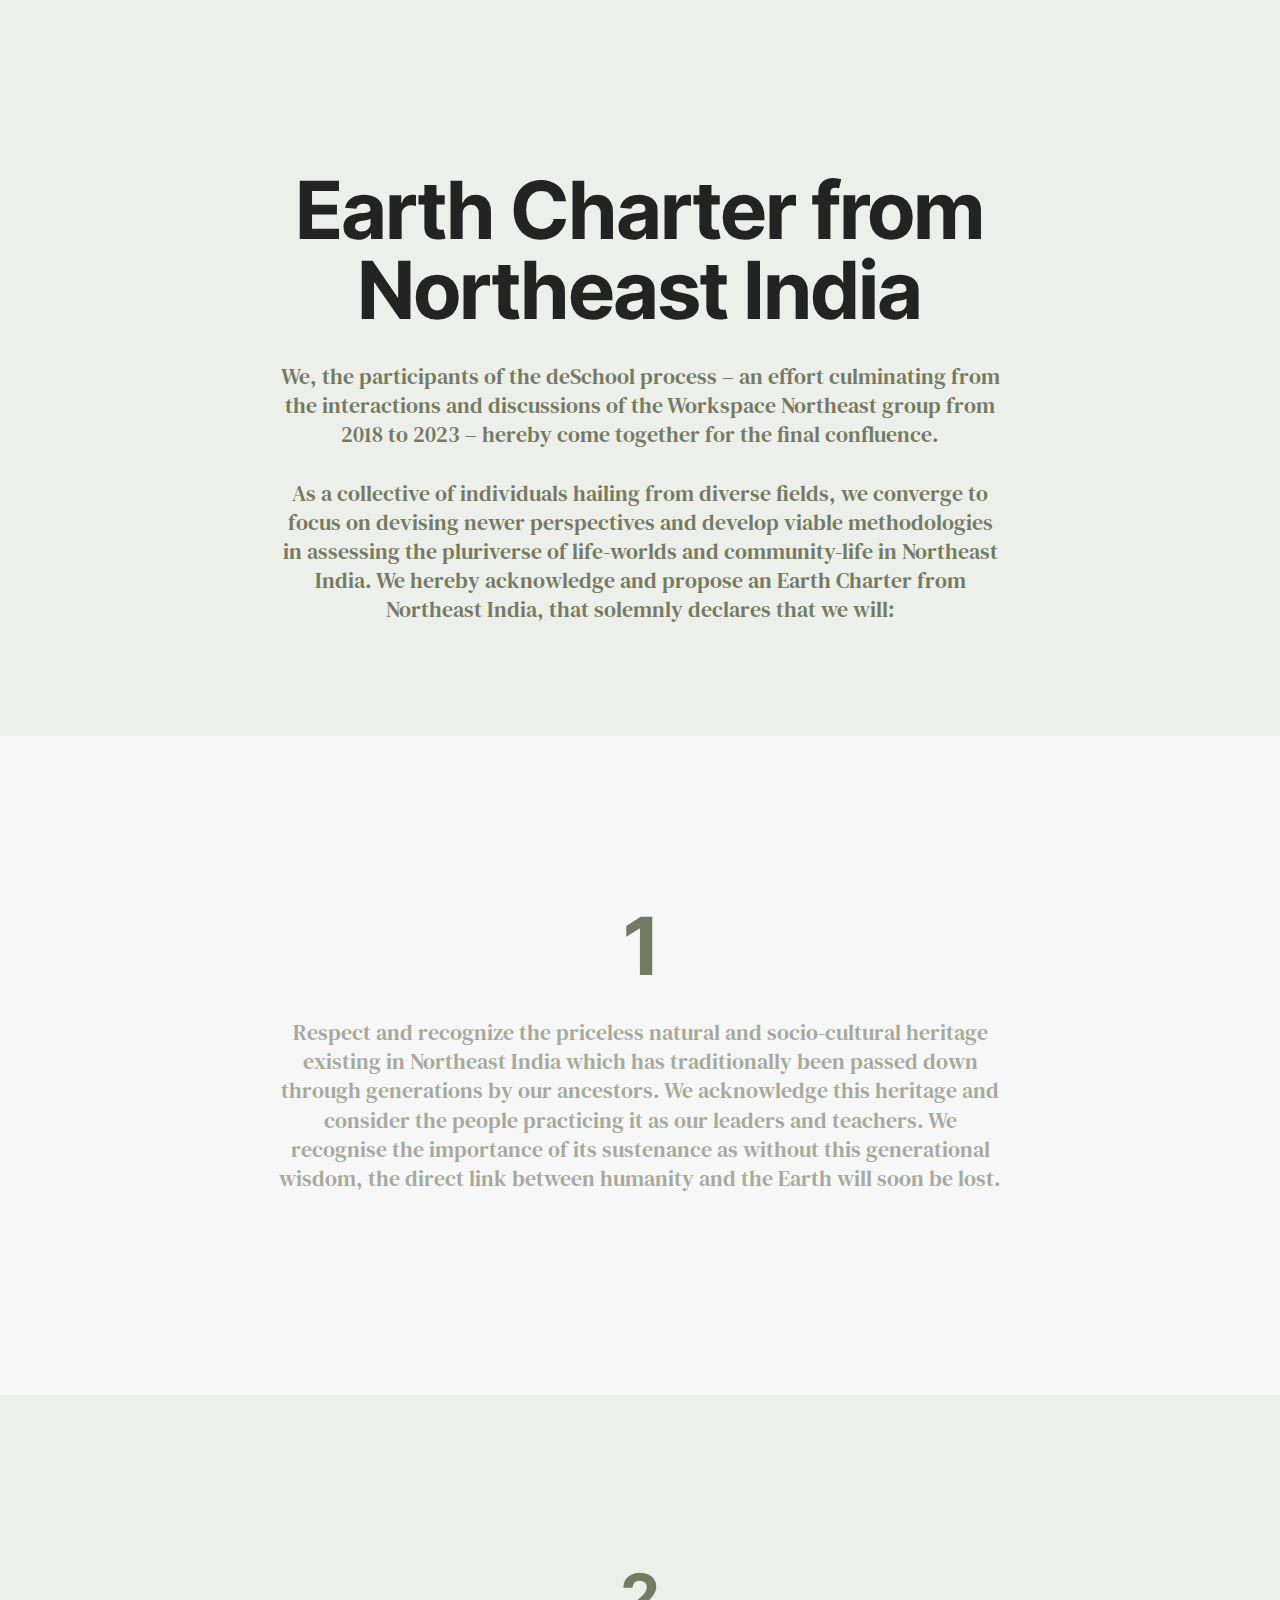
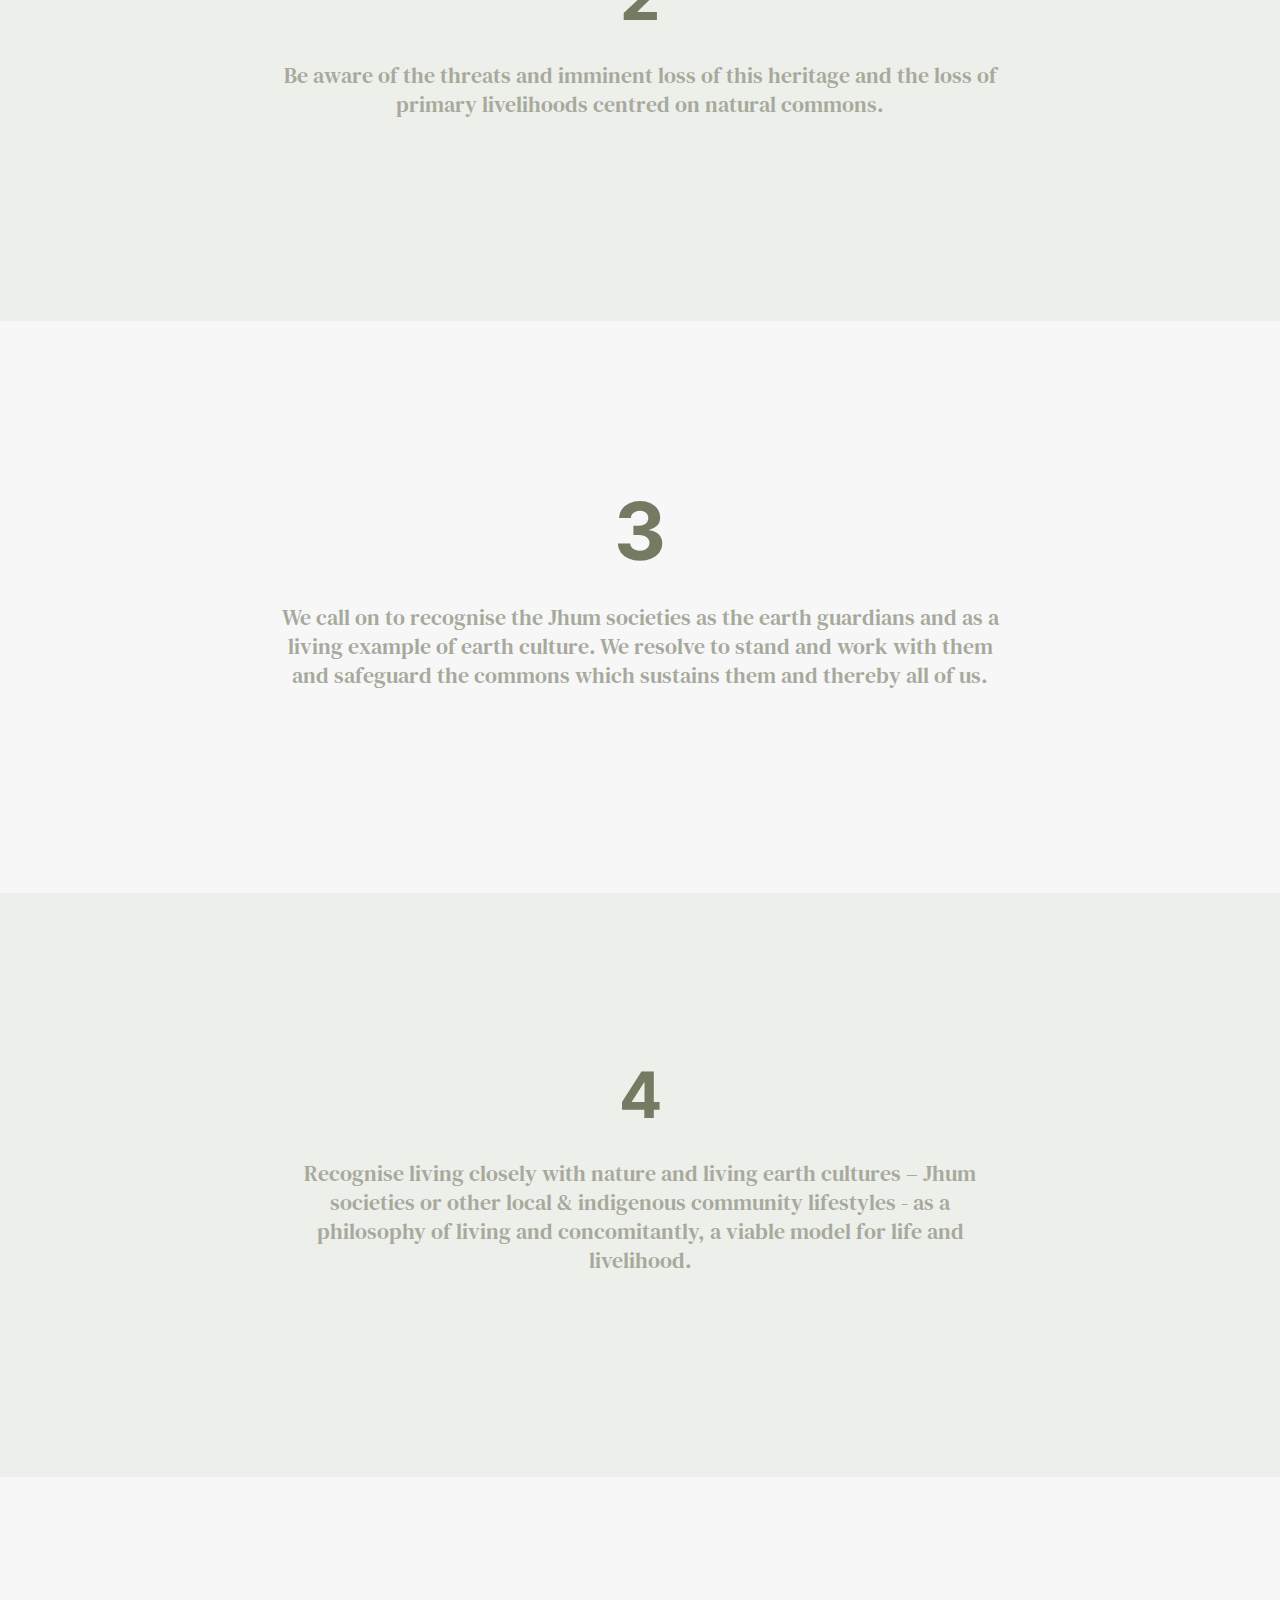
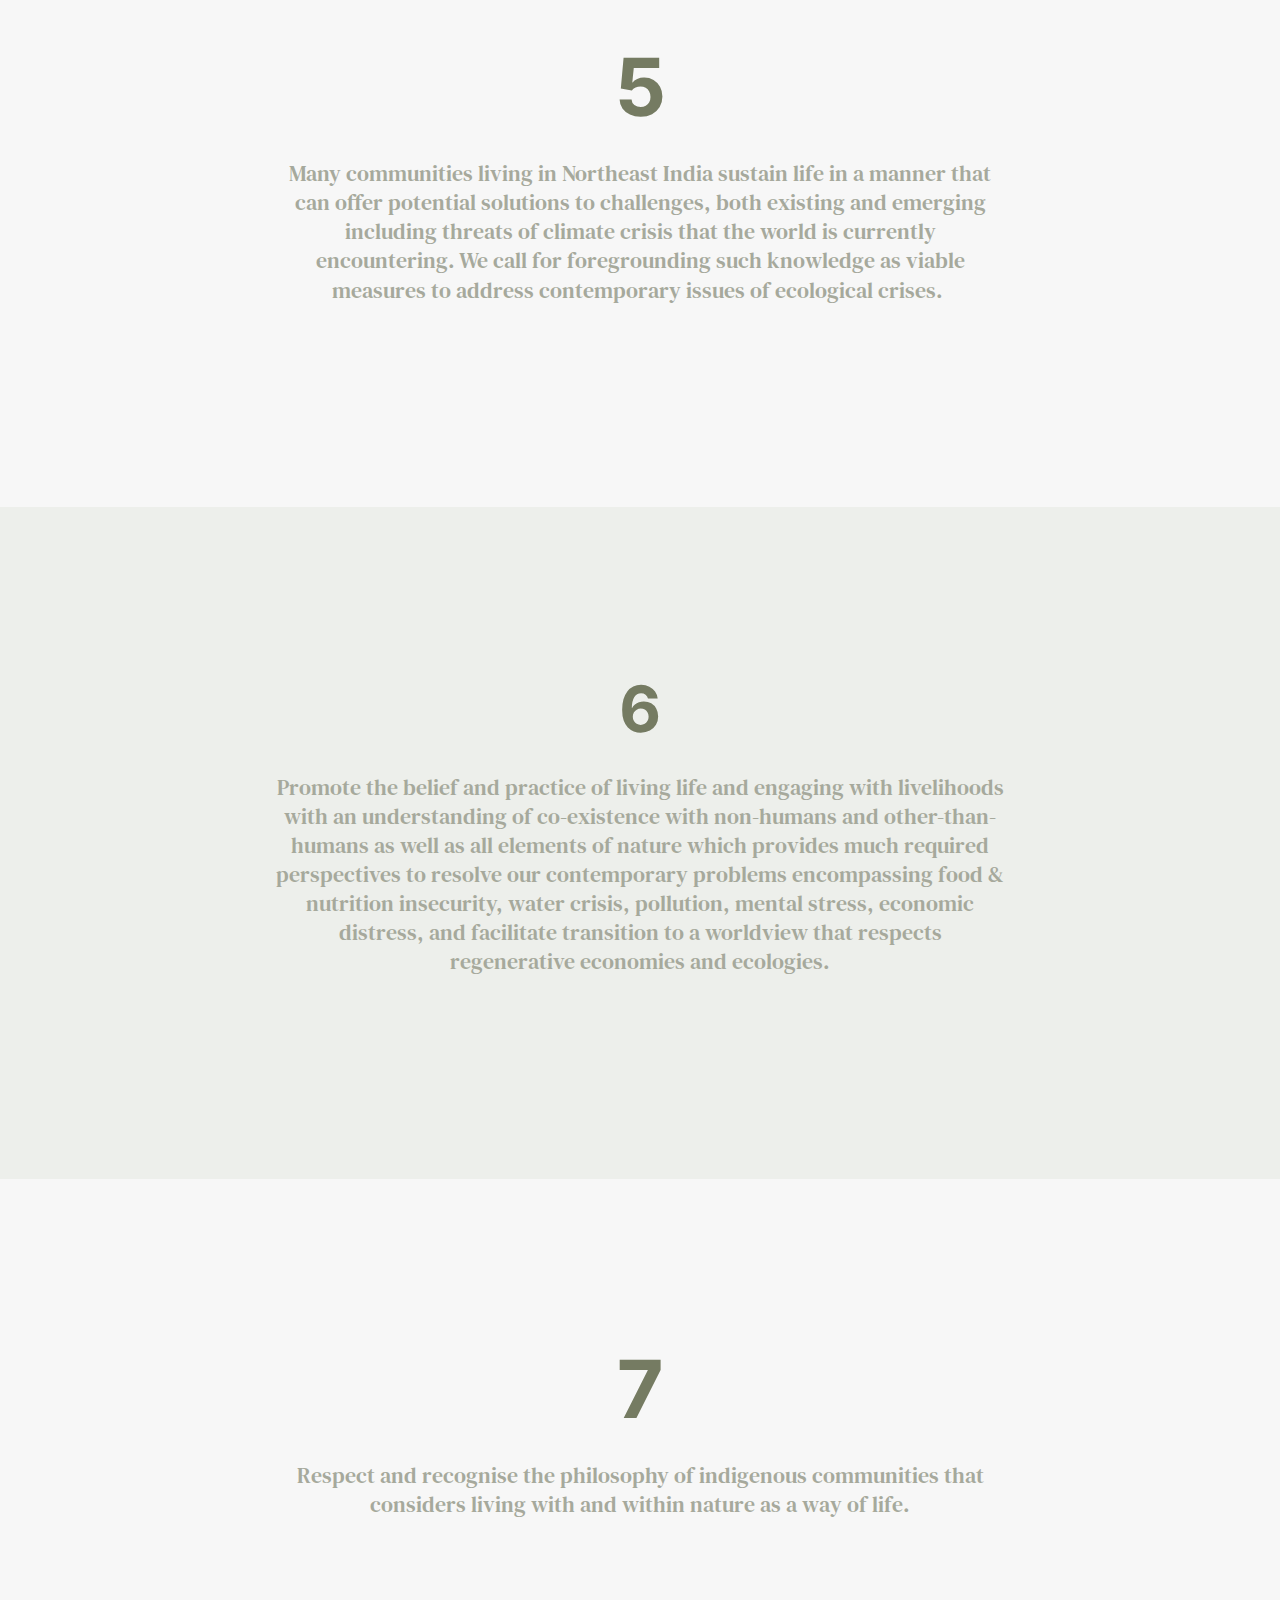
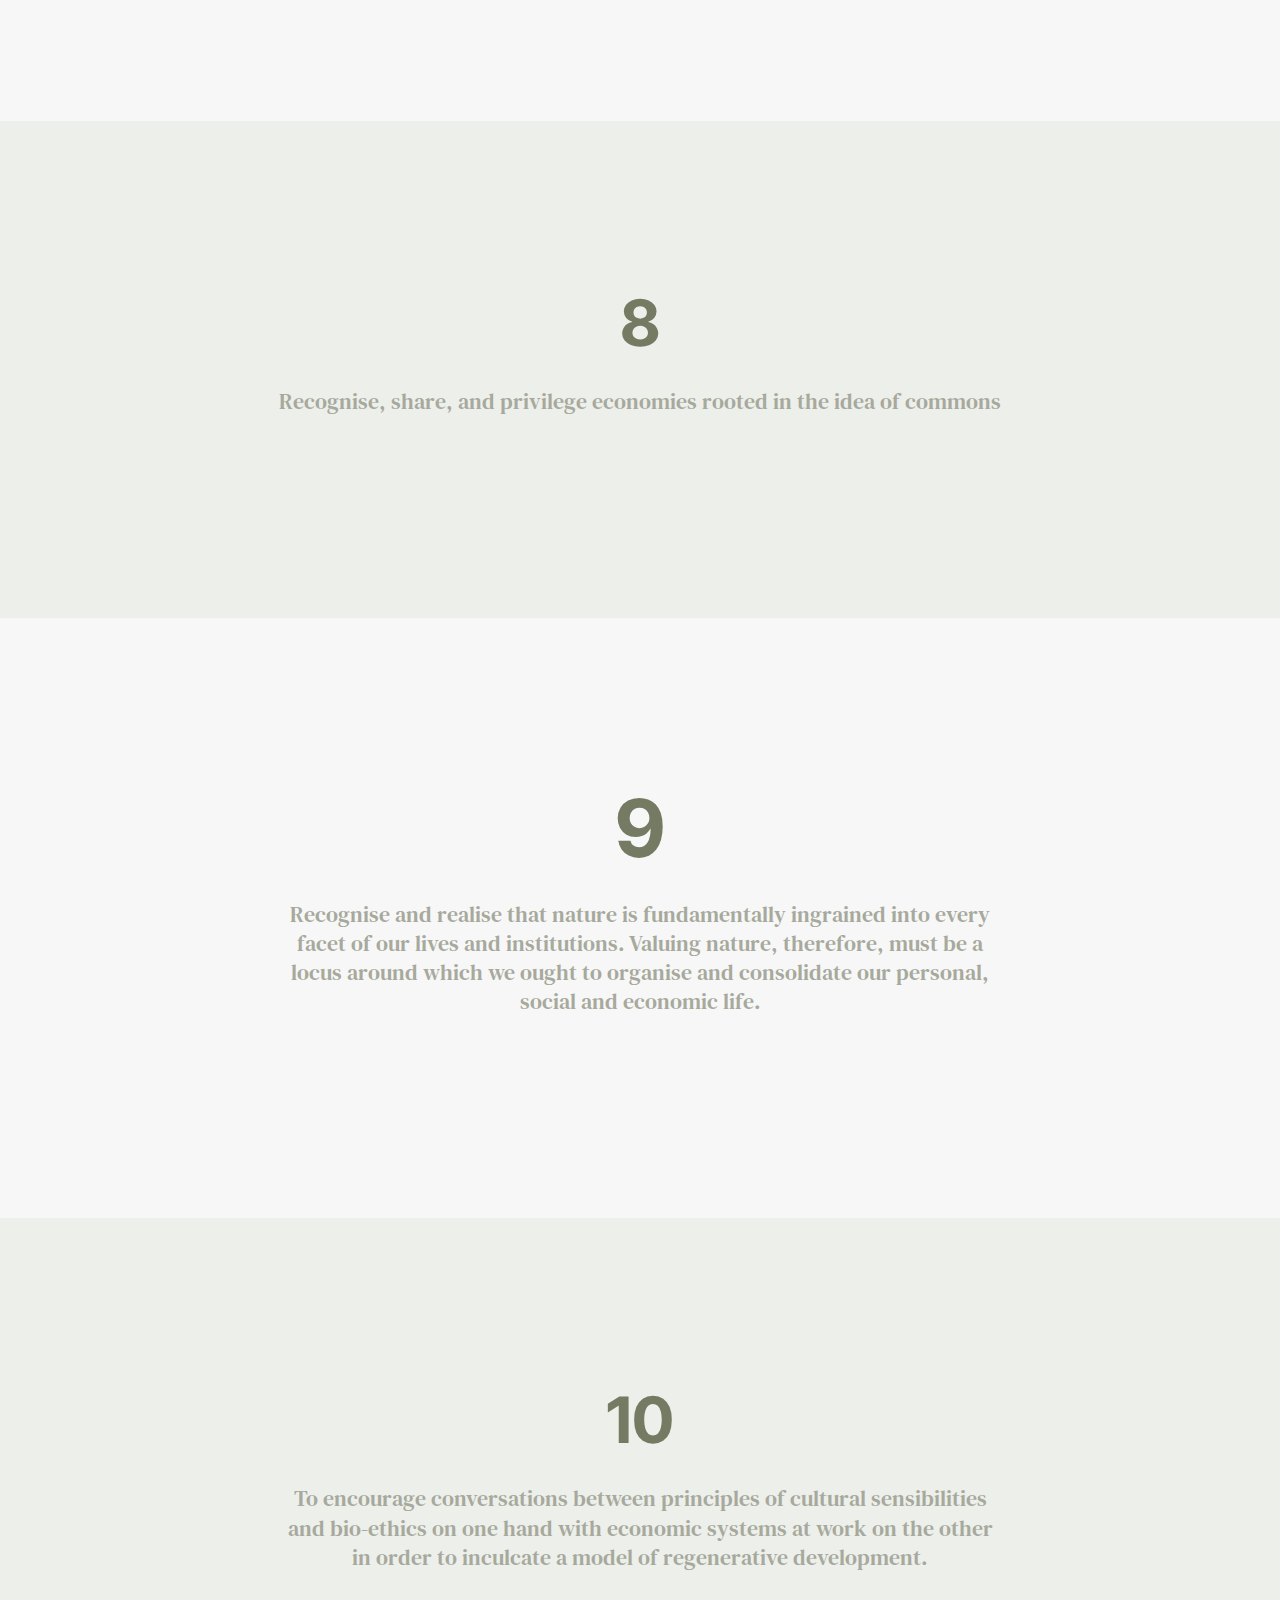
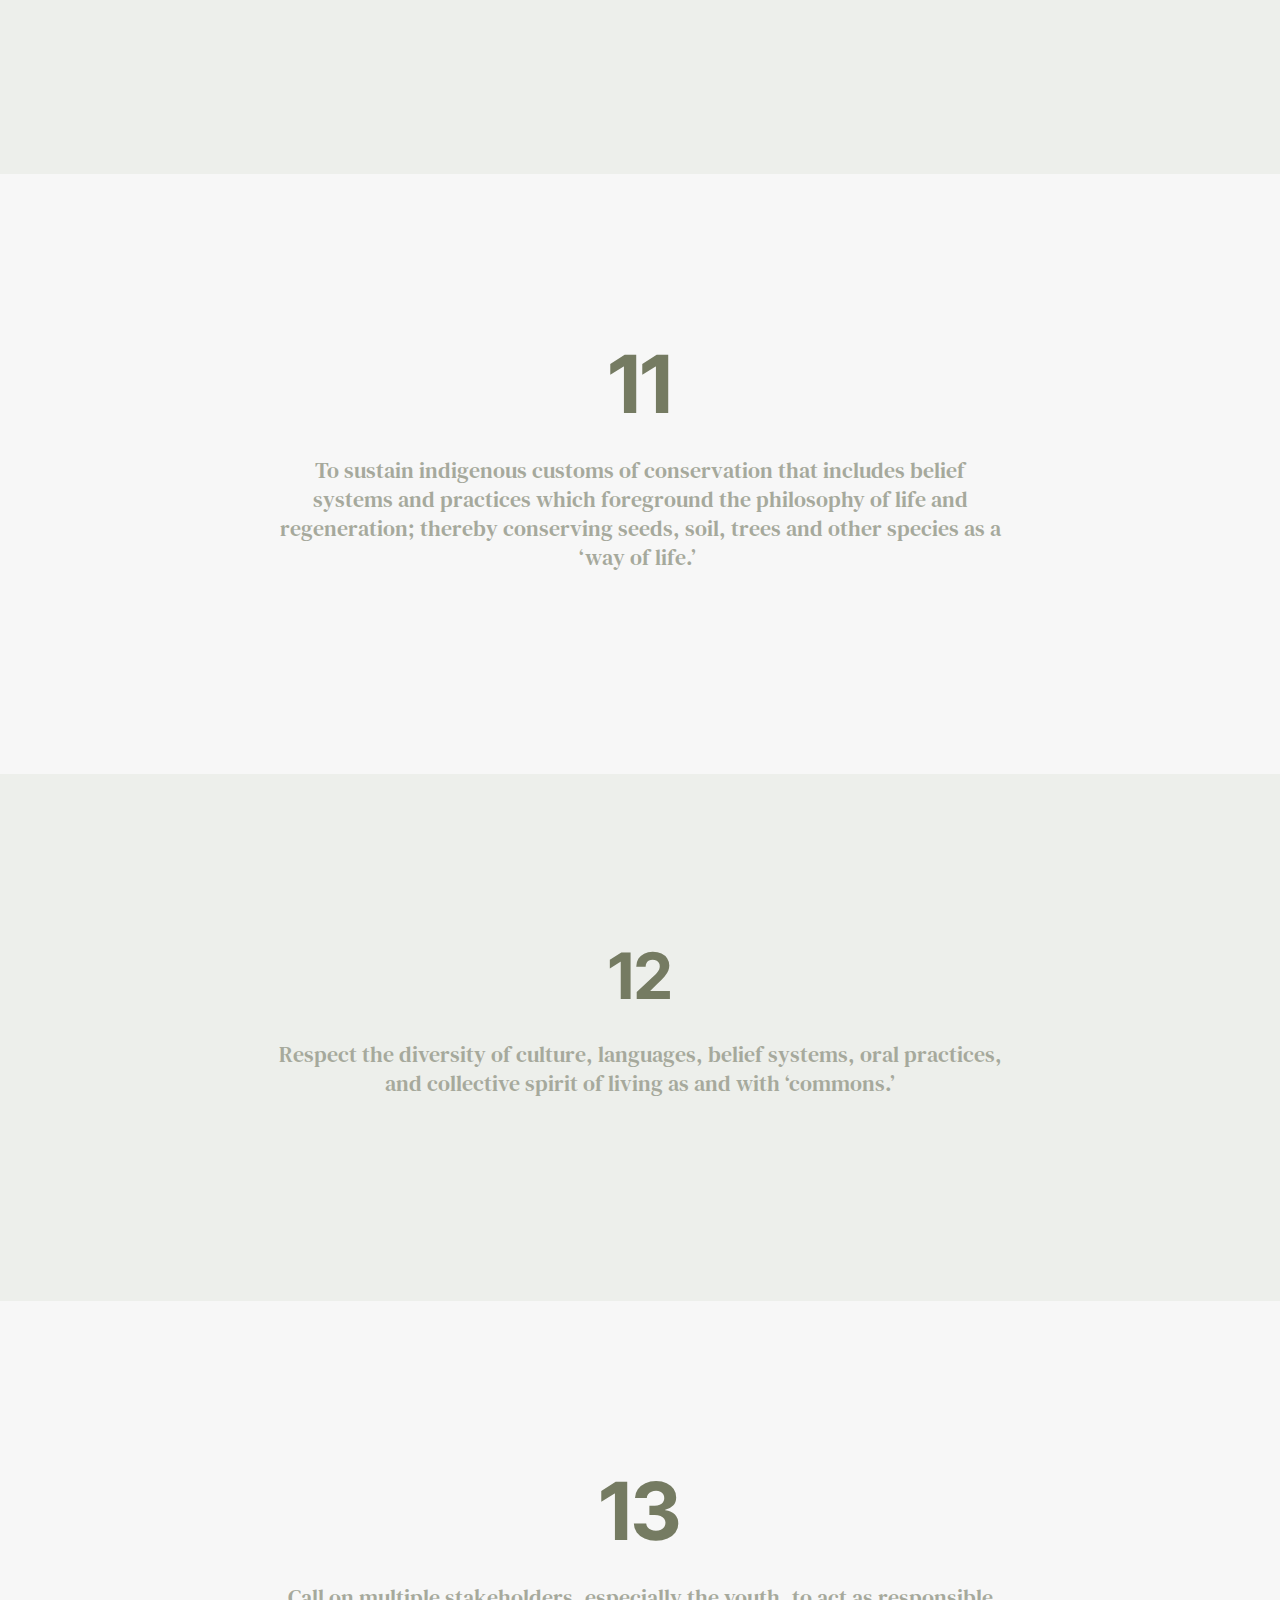
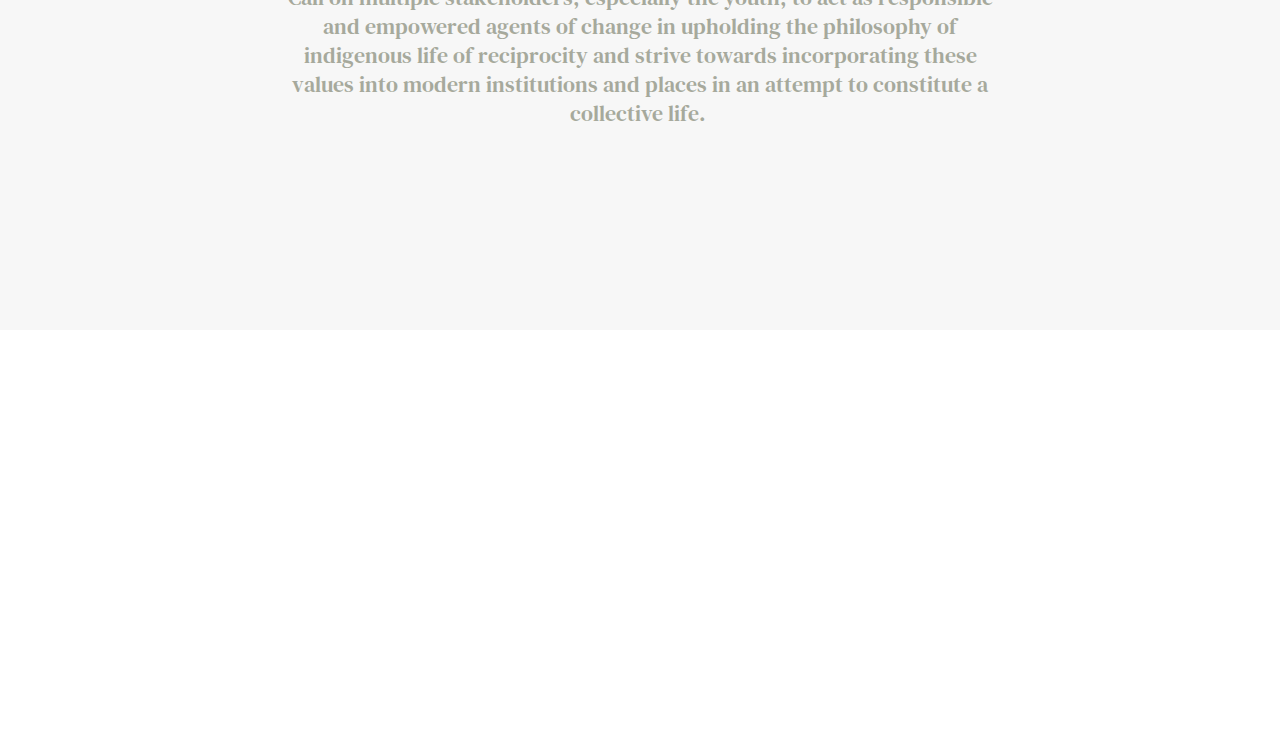
==== index.html @ 1a87d201 "Add files via upload" ====
<!DOCTYPE html>
<html  >
<head>
  <!-- Site made with Mobirise Website Builder v5.9.4, https://mobirise.com -->
  <meta charset="UTF-8">
  <meta http-equiv="X-UA-Compatible" content="IE=edge">
  <meta name="generator" content="Mobirise v5.9.4, mobirise.com">
  <meta name="twitter:card" content="summary_large_image"/>
  <meta name="twitter:image:src" content="assets/images/index-meta.png">
  <meta property="og:image" content="assets/images/index-meta.png">
  <meta name="twitter:title" content="Earth Charter from Northeast India">
  <meta name="viewport" content="width=device-width, initial-scale=1, minimum-scale=1">
  <link rel="shortcut icon" href="assets/images/frame-1686556614.png" type="image/x-icon">
  <meta name="description" content="As a collective of individuals hailing from diverse fields, we converge to focus on devising newer perspectives and develop viable methodologies in assessing the pluriverse of life-worlds and community-life in Northeast India.">
  
  
  <title>Earth Charter from Northeast India</title>
  <link rel="stylesheet" href="assets/bootstrap/css/bootstrap.min.css">
  <link rel="stylesheet" href="assets/bootstrap/css/bootstrap-grid.min.css">
  <link rel="stylesheet" href="assets/bootstrap/css/bootstrap-reboot.min.css">
  <link rel="stylesheet" href="assets/parallax/jarallax.css">
  <link rel="stylesheet" href="assets/theme/css/style.css">
  <link rel="preload" href="https://fonts.googleapis.com/css2?family=Inter+Tight:wght@400;700&display=swap&display=swap" as="style" onload="this.onload=null;this.rel='stylesheet'">
  <noscript><link rel="stylesheet" href="https://fonts.googleapis.com/css2?family=Inter+Tight:wght@400;700&display=swap&display=swap"></noscript>
  <link rel="preload" href="https://fonts.googleapis.com/css?family=DM+Serif+Text:400,400i&display=swap" as="style" onload="this.onload=null;this.rel='stylesheet'">
  <noscript><link rel="stylesheet" href="https://fonts.googleapis.com/css?family=DM+Serif+Text:400,400i&display=swap"></noscript>
  <link rel="preload" as="style" href="assets/mobirise/css/mbr-additional.css"><link rel="stylesheet" href="assets/mobirise/css/mbr-additional.css" type="text/css">

  
  
  
</head>
<body>
  
  <section data-bs-version="5.1" class="header09 cid-uddoBzIAXn" id="header09-1">
	
	
	<div class="container">
		<div class="row">
			<div class="content-wrap col-12 col-md-8">
				<h1 class="mbr-section-title mbr-fonts-style mbr-white mb-4 display-1"><strong>Earth Charter from Northeast India</strong></h1>
				
				<p class="mbr-fonts-style mbr-text mbr-white mb-4 display-7">We, the participants of the deSchool process – an effort culminating from the interactions and discussions of the Workspace Northeast group from 2018 to 2023 – hereby come together for the final confluence. <br><br>As a collective of individuals hailing from diverse fields, we converge to focus on devising newer perspectives and develop viable methodologies in assessing the pluriverse of life-worlds and community-life in Northeast India. We hereby acknowledge and propose an Earth Charter from Northeast India, that solemnly declares that we will:<br>
				</p>
				
			</div>
		</div>
	</div>
</section>

<section data-bs-version="5.1" class="header09 cid-uddroRcIlL" id="header09-7">
	
	
	<div class="container">
		<div class="row">
			<div class="content-wrap col-12 col-md-8">
				<h1 class="mbr-section-title mbr-fonts-style mbr-white mb-4 display-1">
					<strong>1</strong>
				</h1>
				
				<p class="mbr-fonts-style mbr-text mbr-white mb-4 display-7">
					Respect and recognize the priceless natural and socio-cultural heritage existing in Northeast India which has traditionally been passed down through generations by our ancestors. We acknowledge this heritage and consider the people practicing it as our leaders and teachers. We recognise the importance of its sustenance as without this generational wisdom, the direct link between humanity and the Earth will soon be lost.
				</p>
				
			</div>
		</div>
	</div>
</section>

<section data-bs-version="5.1" class="header09 cid-uddrL5LGLJ" id="header09-8">
	
	
	<div class="container">
		<div class="row">
			<div class="content-wrap col-12 col-md-8">
				<h1 class="mbr-section-title mbr-fonts-style mbr-white mb-4 display-2">
					<strong>2</strong>
				</h1>
				
				<p class="mbr-fonts-style mbr-text mbr-white mb-4 display-7">Be aware of the threats and imminent loss of this heritage and the loss of primary livelihoods centred on natural commons.<br></p>
				
			</div>
		</div>
	</div>
</section>

<section data-bs-version="5.1" class="header09 cid-uddrXAvJwo" id="header09-9">
	
	
	<div class="container">
		<div class="row">
			<div class="content-wrap col-12 col-md-8">
				<h1 class="mbr-section-title mbr-fonts-style mbr-white mb-4 display-1">
					<strong>3</strong>
				</h1>
				
				<p class="mbr-fonts-style mbr-text mbr-white mb-4 display-7">We call on to recognise the Jhum societies as the earth guardians and as a living example of earth culture. We resolve to stand and work with them and safeguard the commons which sustains them and thereby all of us.<br></p>
				
			</div>
		</div>
	</div>
</section>

<section data-bs-version="5.1" class="header09 cid-udds2yZZ0F" id="header09-a">
	
	
	<div class="container">
		<div class="row">
			<div class="content-wrap col-12 col-md-8">
				<h1 class="mbr-section-title mbr-fonts-style mbr-white mb-4 display-2">
					<strong>4</strong>
				</h1>
				
				<p class="mbr-fonts-style mbr-text mbr-white mb-4 display-7">Recognise living closely with nature and living earth cultures – Jhum societies or other local &amp; indigenous community lifestyles - as a philosophy of living and concomitantly, a viable model for life and livelihood.<br></p>
				
			</div>
		</div>
	</div>
</section>

<section data-bs-version="5.1" class="header09 cid-udds8dwlLp" id="header09-b">
	
	
	<div class="container">
		<div class="row">
			<div class="content-wrap col-12 col-md-8">
				<h1 class="mbr-section-title mbr-fonts-style mbr-white mb-4 display-1">
					<strong>5</strong>
				</h1>
				
				<p class="mbr-fonts-style mbr-text mbr-white mb-4 display-7">
					Many communities living in Northeast India sustain life in a manner that can offer potential solutions to challenges, both existing and emerging including threats of climate crisis that the world is currently encountering. We call for foregrounding such knowledge as viable measures to address contemporary issues of ecological crises. 
				</p>
				
			</div>
		</div>
	</div>
</section>

<section data-bs-version="5.1" class="header09 cid-uddse6sv2N" id="header09-c">
	
	
	<div class="container">
		<div class="row">
			<div class="content-wrap col-12 col-md-8">
				<h1 class="mbr-section-title mbr-fonts-style mbr-white mb-4 display-2">
					<strong>6</strong>
				</h1>
				
				<p class="mbr-fonts-style mbr-text mbr-white mb-4 display-7">Promote the belief and practice of living life and engaging with livelihoods with an understanding of co-existence with non-humans and other-than-humans as well as all elements of nature which provides much required perspectives to resolve our contemporary problems encompassing food &amp; nutrition insecurity, water crisis, pollution, mental stress, economic distress, and facilitate transition to a worldview that respects regenerative economies and ecologies.  <br></p>
				
			</div>
		</div>
	</div>
</section>

<section data-bs-version="5.1" class="header09 cid-uddsh0eXqM" id="header09-d">
	
	
	<div class="container">
		<div class="row">
			<div class="content-wrap col-12 col-md-8">
				<h1 class="mbr-section-title mbr-fonts-style mbr-white mb-4 display-1">
					<strong>7</strong>
				</h1>
				
				<p class="mbr-fonts-style mbr-text mbr-white mb-4 display-7">Respect and recognise the philosophy of indigenous communities that considers living with and within nature as a way of life.<br></p>
				
			</div>
		</div>
	</div>
</section>

<section data-bs-version="5.1" class="header09 cid-uddsmv47XH" id="header09-e">
	
	
	<div class="container">
		<div class="row">
			<div class="content-wrap col-12 col-md-8">
				<h1 class="mbr-section-title mbr-fonts-style mbr-white mb-4 display-2">
					<strong>8</strong>
				</h1>
				
				<p class="mbr-fonts-style mbr-text mbr-white mb-4 display-7">Recognise, share, and privilege economies rooted in the idea of commons<br></p>
				
			</div>
		</div>
	</div>
</section>

<section data-bs-version="5.1" class="header09 cid-uddsnC21yt" id="header09-f">
	
	
	<div class="container">
		<div class="row">
			<div class="content-wrap col-12 col-md-8">
				<h1 class="mbr-section-title mbr-fonts-style mbr-white mb-4 display-1">
					<strong>9</strong>
				</h1>
				
				<p class="mbr-fonts-style mbr-text mbr-white mb-4 display-7">
					Recognise and realise that nature is fundamentally ingrained into every facet of our lives and institutions. Valuing nature, therefore, must be a locus around which we ought to organise and consolidate our personal, social and economic life.  
				</p>
				
			</div>
		</div>
	</div>
</section>

<section data-bs-version="5.1" class="header09 cid-uddsottB0O" id="header09-g">
	
	
	<div class="container">
		<div class="row">
			<div class="content-wrap col-12 col-md-8">
				<h1 class="mbr-section-title mbr-fonts-style mbr-white mb-4 display-2">
					<strong>10</strong></h1>
				
				<p class="mbr-fonts-style mbr-text mbr-white mb-4 display-7">To encourage conversations between principles of cultural sensibilities and bio-ethics on one hand with economic systems at work on the other in order to inculcate a model of regenerative development.<br></p>
				
			</div>
		</div>
	</div>
</section>

<section data-bs-version="5.1" class="header09 cid-uddsoZJUuy" id="header09-h">
	
	
	<div class="container">
		<div class="row">
			<div class="content-wrap col-12 col-md-8">
				<h1 class="mbr-section-title mbr-fonts-style mbr-white mb-4 display-1">
					<strong>11</strong></h1>
				
				<p class="mbr-fonts-style mbr-text mbr-white mb-4 display-7">To sustain indigenous customs of conservation that includes belief systems and practices which foreground the philosophy of life and regeneration; thereby conserving seeds, soil, trees and other species as a ‘way of life.’&nbsp;<br></p>
				
			</div>
		</div>
	</div>
</section>

<section data-bs-version="5.1" class="header09 cid-uddsExXDgr" id="header09-i">
	
	
	<div class="container">
		<div class="row">
			<div class="content-wrap col-12 col-md-8">
				<h1 class="mbr-section-title mbr-fonts-style mbr-white mb-4 display-2">
					<strong>12</strong>
				</h1>
				
				<p class="mbr-fonts-style mbr-text mbr-white mb-4 display-7">Respect the diversity of culture, languages, belief systems, oral practices, and collective spirit of living as and with ‘commons.’<br></p>
				
			</div>
		</div>
	</div>
</section>

<section data-bs-version="5.1" class="header09 cid-uddsGQNRy5" id="header09-j">
	
	
	<div class="container">
		<div class="row">
			<div class="content-wrap col-12 col-md-8">
				<h1 class="mbr-section-title mbr-fonts-style mbr-white mb-4 display-1">
					<strong>13</strong></h1>
				
				<p class="mbr-fonts-style mbr-text mbr-white mb-4 display-7">Call on multiple stakeholders, especially the youth, to act as responsible and empowered agents of change in upholding the philosophy of indigenous life of reciprocity and strive towards incorporating these values into modern institutions and places in an attempt to constitute a collective life.&nbsp;<br></p>
				
			</div>
		</div>
	</div>
</section>

<section data-bs-version="5.1" class="header09 cid-uddsXkYmpR mbr-parallax-background" id="header09-l">
	
	
	<div class="container">
		<div class="row">
			<div class="content-wrap col-12 col-md-8">
				
				
				<p class="mbr-fonts-style mbr-text mbr-white mb-4 display-7">Earth Charter from Northeast India<br></p>
				
			</div>
		</div>
	</div>
</section>
  
  
</body>
</html>
---- assets/parallax/jarallax.css ----
.jarallax {
    position: relative;
    z-index: 0;
}
.jarallax > .jarallax-img {
    position: absolute;
    object-fit: cover;
    /* support for plugin https://github.com/bfred-it/object-fit-images */
    font-family: 'object-fit: cover;';
    top: 0;
    left: 0;
    width: 100%;
    height: 100%;
    z-index: -1;
}
---- assets/theme/css/style.css ----
@charset "UTF-8";
section {
  background-color: #ffffff;
}

body {
  font-style: normal;
  line-height: 1.5;
  font-weight: 400;
  color: #232323;
  position: relative;
}

button {
  background-color: transparent;
  border-color: transparent;
}

.embla__button,
.carousel-control {
  background-color: #edefea !important;
  opacity: 0.8 !important;
  color: #464845 !important;
  border-color: #edefea !important;
}

.carousel .close,
.modalWindow .close {
  background-color: #edefea !important;
  color: #464845 !important;
  border-color: #edefea !important;
  opacity: 0.8 !important;
}

.carousel .close:hover,
.modalWindow .close:hover {
  opacity: 1 !important;
}

.carousel-indicators li {
  background-color: #edefea !important;
  border: 2px solid #464845 !important;
}

.carousel-indicators li:hover,
.carousel-indicators li:active {
  opacity: 0.8 !important;
}

.embla__button:hover,
.carousel-control:hover {
  background-color: #edefea !important;
  opacity: 1 !important;
}

.modalWindow-video-container {
  height: 80%;
}

section,
.container,
.container-fluid {
  position: relative;
  word-wrap: break-word;
}

a.mbr-iconfont:hover {
  text-decoration: none;
}

.article .lead p,
.article .lead ul,
.article .lead ol,
.article .lead pre,
.article .lead blockquote {
  margin-bottom: 0;
}

a {
  font-style: normal;
  font-weight: 400;
  cursor: pointer;
}
a, a:hover {
  text-decoration: none;
}

.mbr-section-title {
  font-style: normal;
  line-height: 1.3;
}

.mbr-section-subtitle {
  line-height: 1.3;
}

.mbr-text {
  font-style: normal;
  line-height: 1.7;
}

h1,
h2,
h3,
h4,
h5,
h6,
.display-1,
.display-2,
.display-4,
.display-5,
.display-7,
span,
p,
a {
  line-height: 1;
  word-break: break-word;
  word-wrap: break-word;
  font-weight: 400;
}

b,
strong {
  font-weight: bold;
}

input:-webkit-autofill, input:-webkit-autofill:hover, input:-webkit-autofill:focus, input:-webkit-autofill:active {
  transition-delay: 9999s;
  -webkit-transition-property: background-color, color;
  transition-property: background-color, color;
}

textarea[type=hidden] {
  display: none;
}

section {
  background-position: 50% 50%;
  background-repeat: no-repeat;
  background-size: cover;
}
section .mbr-background-video,
section .mbr-background-video-preview {
  position: absolute;
  bottom: 0;
  left: 0;
  right: 0;
  top: 0;
}

.hidden {
  visibility: hidden;
}

.mbr-z-index20 {
  z-index: 20;
}

/*! Base colors */
.mbr-white {
  color: #ffffff;
}

.mbr-black {
  color: #111111;
}

.mbr-bg-white {
  background-color: #ffffff;
}

.mbr-bg-black {
  background-color: #000000;
}

/*! Text-aligns */
.align-left {
  text-align: left;
}

.align-center {
  text-align: center;
}

.align-right {
  text-align: right;
}

/*! Font-weight  */
.mbr-light {
  font-weight: 300;
}

.mbr-regular {
  font-weight: 400;
}

.mbr-semibold {
  font-weight: 500;
}

.mbr-bold {
  font-weight: 700;
}

/*! Media  */
.media-content {
  flex-basis: 100%;
}

.media-container-row {
  display: flex;
  flex-direction: row;
  flex-wrap: wrap;
  justify-content: center;
  align-content: center;
  align-items: start;
}
.media-container-row .media-size-item {
  width: 400px;
}

.media-container-column {
  display: flex;
  flex-direction: column;
  flex-wrap: wrap;
  justify-content: center;
  align-content: center;
  align-items: stretch;
}
.media-container-column > * {
  width: 100%;
}

@media (min-width: 992px) {
  .media-container-row {
    flex-wrap: nowrap;
  }
}
figure {
  margin-bottom: 0;
  overflow: hidden;
}

figure[mbr-media-size] {
  transition: width 0.1s;
}

img,
iframe {
  display: block;
  width: 100%;
}

.card {
  background-color: transparent;
  border: none;
}

.card-box {
  width: 100%;
}

.card-img {
  text-align: center;
  flex-shrink: 0;
  -webkit-flex-shrink: 0;
}

.media {
  max-width: 100%;
  margin: 0 auto;
}

.mbr-figure {
  align-self: center;
}

.media-container > div {
  max-width: 100%;
}

.mbr-figure img,
.card-img img {
  width: 100%;
}

@media (max-width: 991px) {
  .media-size-item {
    width: auto !important;
  }
  .media {
    width: auto;
  }
  .mbr-figure {
    width: 100% !important;
  }
}
/*! Buttons */
.mbr-section-btn {
  margin-left: -0.6rem;
  margin-right: -0.6rem;
  font-size: 0;
}

.btn {
  font-weight: 600;
  border-width: 1px;
  font-style: normal;
  margin: 0.6rem 0.6rem;
  white-space: normal;
  transition: all 0.2s ease-in-out;
  display: inline-flex;
  align-items: center;
  justify-content: center;
  word-break: break-word;
}

.btn-sm {
  font-weight: 600;
  letter-spacing: 0px;
  transition: all 0.3s ease-in-out;
}

.btn-md {
  font-weight: 600;
  letter-spacing: 0px;
  transition: all 0.3s ease-in-out;
}

.btn-lg {
  font-weight: 600;
  letter-spacing: 0px;
  transition: all 0.3s ease-in-out;
}

.btn-form {
  margin: 0;
}
.btn-form:hover {
  cursor: pointer;
}

nav .mbr-section-btn {
  margin-left: 0rem;
  margin-right: 0rem;
}

/*! Btn icon margin */
.btn .mbr-iconfont,
.btn.btn-sm .mbr-iconfont {
  order: 1;
  cursor: pointer;
  margin-left: 0.5rem;
  vertical-align: sub;
}

.btn.btn-md .mbr-iconfont,
.btn.btn-md .mbr-iconfont {
  margin-left: 0.8rem;
}

.mbr-regular {
  font-weight: 400;
}

.mbr-semibold {
  font-weight: 500;
}

.mbr-bold {
  font-weight: 700;
}

[type=submit] {
  -webkit-appearance: none;
}

/*! Full-screen */
.mbr-fullscreen .mbr-overlay {
  min-height: 100vh;
}

.mbr-fullscreen {
  display: flex;
  display: -moz-flex;
  display: -ms-flex;
  display: -o-flex;
  align-items: center;
  min-height: 100vh;
  padding-top: 3rem;
  padding-bottom: 3rem;
}

/*! Map */
.map {
  height: 25rem;
  position: relative;
}
.map iframe {
  width: 100%;
  height: 100%;
}

/*! Scroll to top arrow */
.mbr-arrow-up {
  bottom: 25px;
  right: 90px;
  position: fixed;
  text-align: right;
  z-index: 5000;
  color: #ffffff;
  font-size: 22px;
}

.mbr-arrow-up a {
  background: rgba(0, 0, 0, 0.2);
  border-radius: 50%;
  color: #fff;
  display: inline-block;
  height: 60px;
  width: 60px;
  border: 2px solid #fff;
  outline-style: none !important;
  position: relative;
  text-decoration: none;
  transition: all 0.3s ease-in-out;
  cursor: pointer;
  text-align: center;
}
.mbr-arrow-up a:hover {
  background-color: rgba(0, 0, 0, 0.4);
}
.mbr-arrow-up a i {
  line-height: 60px;
}

.mbr-arrow-up-icon {
  display: block;
  color: #fff;
}

.mbr-arrow-up-icon::before {
  content: "›";
  display: inline-block;
  font-family: serif;
  font-size: 22px;
  line-height: 1;
  font-style: normal;
  position: relative;
  top: 6px;
  left: -4px;
  transform: rotate(-90deg);
}

/*! Arrow Down */
.mbr-arrow {
  position: absolute;
  bottom: 45px;
  left: 50%;
  width: 60px;
  height: 60px;
  cursor: pointer;
  background-color: rgba(80, 80, 80, 0.5);
  border-radius: 50%;
  transform: translateX(-50%);
}
@media (max-width: 767px) {
  .mbr-arrow {
    display: none;
  }
}
.mbr-arrow > a {
  display: inline-block;
  text-decoration: none;
  outline-style: none;
  animation: arrowdown 1.7s ease-in-out infinite;
  color: #ffffff;
}
.mbr-arrow > a > i {
  position: absolute;
  top: -2px;
  left: 15px;
  font-size: 2rem;
}

#scrollToTop a i::before {
  content: "";
  position: absolute;
  display: block;
  border-bottom: 2.5px solid #fff;
  border-left: 2.5px solid #fff;
  width: 27.8%;
  height: 27.8%;
  left: 50%;
  top: 51%;
  transform: translateY(-30%) translateX(-50%) rotate(135deg);
}

@keyframes arrowdown {
  0% {
    transform: translateY(0px);
  }
  50% {
    transform: translateY(-5px);
  }
  100% {
    transform: translateY(0px);
  }
}
@media (max-width: 500px) {
  .mbr-arrow-up {
    left: 0;
    right: 0;
    text-align: center;
  }
}
/*Gradients animation*/
@keyframes gradient-animation {
  from {
    background-position: 0% 100%;
    animation-timing-function: ease-in-out;
  }
  to {
    background-position: 100% 0%;
    animation-timing-function: ease-in-out;
  }
}
.bg-gradient {
  background-size: 200% 200%;
  animation: gradient-animation 5s infinite alternate;
  -webkit-animation: gradient-animation 5s infinite alternate;
}

.menu .navbar-brand {
  display: -webkit-flex;
}
.menu .navbar-brand span {
  display: flex;
  display: -webkit-flex;
}
.menu .navbar-brand .navbar-caption-wrap {
  display: -webkit-flex;
}
.menu .navbar-brand .navbar-logo img {
  display: -webkit-flex;
  width: auto;
}
@media (min-width: 768px) and (max-width: 991px) {
  .menu .navbar-toggleable-sm .navbar-nav {
    display: -ms-flexbox;
  }
}
@media (max-width: 991px) {
  .menu .navbar-collapse {
    max-height: 93.5vh;
  }
  .menu .navbar-collapse.show {
    overflow: auto;
  }
}
@media (min-width: 992px) {
  .menu .navbar-nav.nav-dropdown {
    display: -webkit-flex;
  }
  .menu .navbar-toggleable-sm .navbar-collapse {
    display: -webkit-flex !important;
  }
  .menu .collapsed .navbar-collapse {
    max-height: 93.5vh;
  }
  .menu .collapsed .navbar-collapse.show {
    overflow: auto;
  }
}
@media (max-width: 767px) {
  .menu .navbar-collapse {
    max-height: 80vh;
  }
}

.nav-link .mbr-iconfont {
  margin-right: 0.5rem;
}

.navbar {
  display: -webkit-flex;
  -webkit-flex-wrap: wrap;
  -webkit-align-items: center;
  -webkit-justify-content: space-between;
}

.navbar-collapse {
  -webkit-flex-basis: 100%;
  -webkit-flex-grow: 1;
  -webkit-align-items: center;
}

.nav-dropdown .link {
  padding: 0.667em 1.667em !important;
  margin: 0 !important;
}

.nav {
  display: -webkit-flex;
  -webkit-flex-wrap: wrap;
}

.row {
  display: -webkit-flex;
  -webkit-flex-wrap: wrap;
}

.justify-content-center {
  -webkit-justify-content: center;
}

.form-inline {
  display: -webkit-flex;
}

.card-wrapper {
  -webkit-flex: 1;
}

.carousel-control {
  z-index: 10;
  display: -webkit-flex;
}

.carousel-controls {
  display: -webkit-flex;
}

.media {
  display: -webkit-flex;
}

.form-group:focus {
  outline: none;
}

.jq-selectbox__select {
  padding: 7px 0;
  position: relative;
}

.jq-selectbox__dropdown {
  overflow: hidden;
  border-radius: 10px;
  position: absolute;
  top: 100%;
  left: 0 !important;
  width: 100% !important;
}

.jq-selectbox__trigger-arrow {
  right: 0;
  transform: translateY(-50%);
}

.jq-selectbox li {
  padding: 1.07em 0.5em;
}

input[type=range] {
  padding-left: 0 !important;
  padding-right: 0 !important;
}

.modal-dialog,
.modal-content {
  height: 100%;
}

.modal-dialog .carousel-inner {
  height: calc(100vh - 1.75rem);
}
@media (max-width: 575px) {
  .modal-dialog .carousel-inner {
    height: calc(100vh - 1rem);
  }
}

.carousel-item {
  text-align: center;
}

.carousel-item img {
  margin: auto;
}

.navbar-toggler {
  align-self: flex-start;
  padding: 0.25rem 0.75rem;
  font-size: 1.25rem;
  line-height: 1;
  background: transparent;
  border: 1px solid transparent;
  border-radius: 0.25rem;
}

.navbar-toggler:focus,
.navbar-toggler:hover {
  text-decoration: none;
  box-shadow: none;
}

.navbar-toggler-icon {
  display: inline-block;
  width: 1.5em;
  height: 1.5em;
  vertical-align: middle;
  content: "";
  background: no-repeat center center;
  background-size: 100% 100%;
}

.navbar-toggler-left {
  position: absolute;
  left: 1rem;
}

.navbar-toggler-right {
  position: absolute;
  right: 1rem;
}

.card-img {
  width: auto;
}

.menu .navbar.collapsed:not(.beta-menu) {
  flex-direction: column;
}

.carousel-item.active,
.carousel-item-next,
.carousel-item-prev {
  display: flex;
}

.note-air-layout .dropup .dropdown-menu,
.note-air-layout .navbar-fixed-bottom .dropdown .dropdown-menu {
  bottom: initial !important;
}

html,
body {
  height: auto;
  min-height: 100vh;
}

.dropup .dropdown-toggle::after {
  display: none;
}

.form-asterisk {
  font-family: initial;
  position: absolute;
  top: -2px;
  font-weight: normal;
}

.form-control-label {
  position: relative;
  cursor: pointer;
  margin-bottom: 0.357em;
  padding: 0;
}

.alert {
  color: #ffffff;
  border-radius: 0;
  border: 0;
  font-size: 1.1rem;
  line-height: 1.5;
  margin-bottom: 1.875rem;
  padding: 1.25rem;
  position: relative;
  text-align: center;
}
.alert.alert-form::after {
  background-color: inherit;
  bottom: -7px;
  content: "";
  display: block;
  height: 14px;
  left: 50%;
  margin-left: -7px;
  position: absolute;
  transform: rotate(45deg);
  width: 14px;
}

.form-control {
  background-color: #ffffff;
  background-clip: border-box;
  color: #232323;
  line-height: 1rem !important;
  height: auto;
  padding: 1.2rem 2rem;
  transition: border-color 0.25s ease 0s;
  border: 1px solid transparent !important;
  border-radius: 4px;
  box-shadow: rgba(0, 0, 0, 0.07) 0px 1px 1px 0px, rgba(0, 0, 0, 0.07) 0px 1px 3px 0px, rgba(0, 0, 0, 0.03) 0px 0px 0px 1px;
}
.form-active .form-control:invalid {
  border-color: red;
}

.row > * {
  padding-right: 1rem;
  padding-left: 1rem;
}

form .row {
  margin-left: -0.6rem;
  margin-right: -0.6rem;
}
form .row [class*=col] {
  padding-left: 0.6rem;
  padding-right: 0.6rem;
}

form .mbr-section-btn {
  padding-left: 0.6rem;
  padding-right: 0.6rem;
}

form .form-check-input {
  margin-top: 0.5;
}

textarea.form-control {
  line-height: 1.5rem !important;
}

.form-group {
  margin-bottom: 1.2rem;
}

.form-control,
form .btn {
  min-height: 48px;
}

.gdpr-block label span.textGDPR input[name=gdpr] {
  top: 7px;
}

.form-control:focus {
  box-shadow: none;
}

:focus {
  outline: none;
}

.mbr-overlay {
  background-color: #000;
  bottom: 0;
  left: 0;
  opacity: 0.5;
  position: absolute;
  right: 0;
  top: 0;
  z-index: 0;
  pointer-events: none;
}

blockquote {
  font-style: italic;
  padding: 3rem;
  font-size: 1.09rem;
  position: relative;
  border-left: 3px solid;
}

ul,
ol,
pre,
blockquote {
  margin-bottom: 2.3125rem;
}

.mt-4 {
  margin-top: 2rem !important;
}

.mb-4 {
  margin-bottom: 2rem !important;
}

.container,
.container-fluid {
  padding-left: 16px;
  padding-right: 16px;
}

.row {
  margin-left: -16px;
  margin-right: -16px;
}
.row > [class*=col] {
  padding-left: 16px;
  padding-right: 16px;
}

@media (min-width: 992px) {
  .container-fluid {
    padding-left: 32px;
    padding-right: 32px;
  }
}
@media (max-width: 991px) {
  .mbr-container {
    padding-left: 16px;
    padding-right: 16px;
  }
}
.app-video-wrapper > img {
  opacity: 1;
}

.app-video-wrapper {
  background: transparent;
}

.item {
  position: relative;
}

.dropdown-menu .dropdown-menu {
  left: 100%;
}

.dropdown-item + .dropdown-menu {
  display: none;
}

.dropdown-item:hover + .dropdown-menu,
.dropdown-menu:hover {
  display: block;
}

@media (min-aspect-ratio: 16/9) {
  .mbr-video-foreground {
    height: 300% !important;
    top: -100% !important;
  }
}
@media (max-aspect-ratio: 16/9) {
  .mbr-video-foreground {
    width: 300% !important;
    left: -100% !important;
  }
}.engine {
	position: absolute;
	text-indent: -2400px;
	text-align: center;
	padding: 0;
	top: 0;
	left: -2400px;
}
---- assets/mobirise/css/mbr-additional.css ----
.btn {
  border-width: 2px;
}
img,
.card-wrap,
.card-wrapper,
.video-wrapper,
.mbr-figure iframe,
.google-map iframe,
.slide-content,
.plan,
.card,
.item-wrapper {
  border-radius: 2rem !important;
}
.video-wrapper {
  overflow: hidden;
}
body {
  font-family: Inter Tight;
}
.display-1 {
  font-family: 'Inter Tight', sans-serif;
  font-size: 5rem;
  line-height: 1;
}
.display-1 > .mbr-iconfont {
  font-size: 6.25rem;
}
.display-2 {
  font-family: 'Inter Tight', sans-serif;
  font-size: 4rem;
  line-height: 1;
}
.display-2 > .mbr-iconfont {
  font-size: 5rem;
}
.display-4 {
  font-family: 'Inter Tight', sans-serif;
  font-size: 1.2rem;
  line-height: 1.5;
}
.display-4 > .mbr-iconfont {
  font-size: 1.5rem;
}
.display-5 {
  font-family: 'Inter Tight', sans-serif;
  font-size: 2.5rem;
  line-height: 1.5;
}
.display-5 > .mbr-iconfont {
  font-size: 3.125rem;
}
.display-7 {
  font-family: 'DM Serif Text', serif;
  font-size: 1.4rem;
  line-height: 1.3;
}
.display-7 > .mbr-iconfont {
  font-size: 1.75rem;
}
/* ---- Fluid typography for mobile devices ---- */
/* 1.4 - font scale ratio ( bootstrap == 1.42857 ) */
/* 100vw - current viewport width */
/* (48 - 20)  48 == 48rem == 768px, 20 == 20rem == 320px(minimal supported viewport) */
/* 0.65 - min scale variable, may vary */
@media (max-width: 992px) {
  .display-1 {
    font-size: 4rem;
  }
}
@media (max-width: 768px) {
  .display-1 {
    font-size: 3.5rem;
    font-size: calc( 2.4rem + (5 - 2.4) * ((100vw - 20rem) / (48 - 20)));
    line-height: calc( 1.1 * (2.4rem + (5 - 2.4) * ((100vw - 20rem) / (48 - 20))));
  }
  .display-2 {
    font-size: 3.2rem;
    font-size: calc( 2.05rem + (4 - 2.05) * ((100vw - 20rem) / (48 - 20)));
    line-height: calc( 1.3 * (2.05rem + (4 - 2.05) * ((100vw - 20rem) / (48 - 20))));
  }
  .display-4 {
    font-size: 0.96rem;
    font-size: calc( 1.07rem + (1.2 - 1.07) * ((100vw - 20rem) / (48 - 20)));
    line-height: calc( 1.4 * (1.07rem + (1.2 - 1.07) * ((100vw - 20rem) / (48 - 20))));
  }
  .display-5 {
    font-size: 2rem;
    font-size: calc( 1.525rem + (2.5 - 1.525) * ((100vw - 20rem) / (48 - 20)));
    line-height: calc( 1.4 * (1.525rem + (2.5 - 1.525) * ((100vw - 20rem) / (48 - 20))));
  }
  .display-7 {
    font-size: 1.12rem;
    font-size: calc( 1.14rem + (1.4 - 1.14) * ((100vw - 20rem) / (48 - 20)));
    line-height: calc( 1.4 * (1.14rem + (1.4 - 1.14) * ((100vw - 20rem) / (48 - 20))));
  }
}
/* Buttons */
.btn {
  padding: 1.25rem 2rem;
  border-radius: 4px;
}
@media (max-width: 767px) {
  .btn {
    padding: 0.75rem 1.5rem;
  }
}
.btn-sm {
  padding: 0.6rem 1.2rem;
  border-radius: 4px;
}
.btn-md {
  padding: 0.6rem 1.2rem;
  border-radius: 4px;
}
.btn-lg {
  padding: 1.25rem 2rem;
  border-radius: 4px;
}
.bg-primary {
  background-color: #9fe870 !important;
}
.bg-success {
  background-color: #3a341c !important;
}
.bg-info {
  background-color: #320707 !important;
}
.bg-warning {
  background-color: #a0e2e1 !important;
}
.bg-danger {
  background-color: #ffea64 !important;
}
.btn-primary,
.btn-primary:active {
  background-color: #9fe870 !important;
  border-color: #9fe870 !important;
  color: #264d0c !important;
  box-shadow: none;
}
.btn-primary:hover,
.btn-primary:focus,
.btn-primary.focus,
.btn-primary.active {
  color: inherit;
  background-color: #bcef9c !important;
  border-color: #bcef9c !important;
  box-shadow: none;
}
.btn-primary.disabled,
.btn-primary:disabled {
  color: #264d0c !important;
  background-color: #bcef9c !important;
  border-color: #bcef9c !important;
}
.btn-secondary,
.btn-secondary:active {
  background-color: #ffd7ef !important;
  border-color: #ffd7ef !important;
  color: #d70081 !important;
  box-shadow: none;
}
.btn-secondary:hover,
.btn-secondary:focus,
.btn-secondary.focus,
.btn-secondary.active {
  color: inherit;
  background-color: #ffffff !important;
  border-color: #ffffff !important;
  box-shadow: none;
}
.btn-secondary.disabled,
.btn-secondary:disabled {
  color: #d70081 !important;
  background-color: #ffffff !important;
  border-color: #ffffff !important;
}
.btn-info,
.btn-info:active {
  background-color: #320707 !important;
  border-color: #320707 !important;
  color: #ffffff !important;
  box-shadow: none;
}
.btn-info:hover,
.btn-info:focus,
.btn-info.focus,
.btn-info.active {
  color: inherit;
  background-color: #5f0d0d !important;
  border-color: #5f0d0d !important;
  box-shadow: none;
}
.btn-info.disabled,
.btn-info:disabled {
  color: #ffffff !important;
  background-color: #5f0d0d !important;
  border-color: #5f0d0d !important;
}
.btn-success,
.btn-success:active {
  background-color: #3a341c !important;
  border-color: #3a341c !important;
  color: #ffffff !important;
  box-shadow: none;
}
.btn-success:hover,
.btn-success:focus,
.btn-success.focus,
.btn-success.active {
  color: inherit;
  background-color: #5c532d !important;
  border-color: #5c532d !important;
  box-shadow: none;
}
.btn-success.disabled,
.btn-success:disabled {
  color: #ffffff !important;
  background-color: #5c532d !important;
  border-color: #5c532d !important;
}
.btn-warning,
.btn-warning:active {
  background-color: #a0e2e1 !important;
  border-color: #a0e2e1 !important;
  color: #1f6463 !important;
  box-shadow: none;
}
.btn-warning:hover,
.btn-warning:focus,
.btn-warning.focus,
.btn-warning.active {
  color: inherit;
  background-color: #c7eeed !important;
  border-color: #c7eeed !important;
  box-shadow: none;
}
.btn-warning.disabled,
.btn-warning:disabled {
  color: #1f6463 !important;
  background-color: #c7eeed !important;
  border-color: #c7eeed !important;
}
.btn-danger,
.btn-danger:active {
  background-color: #ffea64 !important;
  border-color: #ffea64 !important;
  color: #645600 !important;
  box-shadow: none;
}
.btn-danger:hover,
.btn-danger:focus,
.btn-danger.focus,
.btn-danger.active {
  color: inherit;
  background-color: #fff197 !important;
  border-color: #fff197 !important;
  box-shadow: none;
}
.btn-danger.disabled,
.btn-danger:disabled {
  color: #645600 !important;
  background-color: #fff197 !important;
  border-color: #fff197 !important;
}
.btn-white,
.btn-white:active {
  background-color: #eff0ec !important;
  border-color: #eff0ec !important;
  color: #757b62 !important;
  box-shadow: none;
}
.btn-white:hover,
.btn-white:focus,
.btn-white.focus,
.btn-white.active {
  color: inherit;
  background-color: #ffffff !important;
  border-color: #ffffff !important;
  box-shadow: none;
}
.btn-white.disabled,
.btn-white:disabled {
  color: #757b62 !important;
  background-color: #ffffff !important;
  border-color: #ffffff !important;
}
.btn-black,
.btn-black:active {
  background-color: #232323 !important;
  border-color: #232323 !important;
  color: #ffffff !important;
  box-shadow: none;
}
.btn-black:hover,
.btn-black:focus,
.btn-black.focus,
.btn-black.active {
  color: inherit;
  background-color: #3d3d3d !important;
  border-color: #3d3d3d !important;
  box-shadow: none;
}
.btn-black.disabled,
.btn-black:disabled {
  color: #ffffff !important;
  background-color: #3d3d3d !important;
  border-color: #3d3d3d !important;
}
.btn-primary-outline,
.btn-primary-outline:active {
  background-color: transparent !important;
  border-color: #9fe870;
  color: #9fe870;
}
.btn-primary-outline:hover,
.btn-primary-outline:focus,
.btn-primary-outline.focus,
.btn-primary-outline.active {
  color: #6ddc25 !important;
  background-color: transparent !important;
  border-color: #6ddc25 !important;
  box-shadow: none !important;
}
.btn-primary-outline.disabled,
.btn-primary-outline:disabled {
  color: #264d0c !important;
  background-color: #9fe870 !important;
  border-color: #9fe870 !important;
}
.btn-secondary-outline,
.btn-secondary-outline:active {
  background-color: transparent !important;
  border-color: #ffd7ef;
  color: #ffd7ef;
}
.btn-secondary-outline:hover,
.btn-secondary-outline:focus,
.btn-secondary-outline.focus,
.btn-secondary-outline.active {
  color: #ff80cc !important;
  background-color: transparent !important;
  border-color: #ff80cc !important;
  box-shadow: none !important;
}
.btn-secondary-outline.disabled,
.btn-secondary-outline:disabled {
  color: #d70081 !important;
  background-color: #ffd7ef !important;
  border-color: #ffd7ef !important;
}
.btn-info-outline,
.btn-info-outline:active {
  background-color: transparent !important;
  border-color: #320707;
  color: #320707;
}
.btn-info-outline:hover,
.btn-info-outline:focus,
.btn-info-outline.focus,
.btn-info-outline.active {
  color: #000000 !important;
  background-color: transparent !important;
  border-color: #000000 !important;
  box-shadow: none !important;
}
.btn-info-outline.disabled,
.btn-info-outline:disabled {
  color: #ffffff !important;
  background-color: #320707 !important;
  border-color: #320707 !important;
}
.btn-success-outline,
.btn-success-outline:active {
  background-color: transparent !important;
  border-color: #3a341c;
  color: #3a341c;
}
.btn-success-outline:hover,
.btn-success-outline:focus,
.btn-success-outline.focus,
.btn-success-outline.active {
  color: #000000 !important;
  background-color: transparent !important;
  border-color: #000000 !important;
  box-shadow: none !important;
}
.btn-success-outline.disabled,
.btn-success-outline:disabled {
  color: #ffffff !important;
  background-color: #3a341c !important;
  border-color: #3a341c !important;
}
.btn-warning-outline,
.btn-warning-outline:active {
  background-color: transparent !important;
  border-color: #a0e2e1;
  color: #a0e2e1;
}
.btn-warning-outline:hover,
.btn-warning-outline:focus,
.btn-warning-outline.focus,
.btn-warning-outline.active {
  color: #5ececc !important;
  background-color: transparent !important;
  border-color: #5ececc !important;
  box-shadow: none !important;
}
.btn-warning-outline.disabled,
.btn-warning-outline:disabled {
  color: #1f6463 !important;
  background-color: #a0e2e1 !important;
  border-color: #a0e2e1 !important;
}
.btn-danger-outline,
.btn-danger-outline:active {
  background-color: transparent !important;
  border-color: #ffea64;
  color: #ffea64;
}
.btn-danger-outline:hover,
.btn-danger-outline:focus,
.btn-danger-outline.focus,
.btn-danger-outline.active {
  color: #ffde0d !important;
  background-color: transparent !important;
  border-color: #ffde0d !important;
  box-shadow: none !important;
}
.btn-danger-outline.disabled,
.btn-danger-outline:disabled {
  color: #645600 !important;
  background-color: #ffea64 !important;
  border-color: #ffea64 !important;
}
.btn-black-outline,
.btn-black-outline:active {
  background-color: transparent !important;
  border-color: #232323;
  color: #232323;
}
.btn-black-outline:hover,
.btn-black-outline:focus,
.btn-black-outline.focus,
.btn-black-outline.active {
  color: #000000 !important;
  background-color: transparent !important;
  border-color: #000000 !important;
  box-shadow: none !important;
}
.btn-black-outline.disabled,
.btn-black-outline:disabled {
  color: #ffffff !important;
  background-color: #232323 !important;
  border-color: #232323 !important;
}
.btn-white-outline,
.btn-white-outline:active {
  background-color: transparent !important;
  border-color: #fafafa;
  color: #fafafa;
}
.btn-white-outline:hover,
.btn-white-outline:focus,
.btn-white-outline.focus,
.btn-white-outline.active {
  color: #cfcfcf !important;
  background-color: transparent !important;
  border-color: #cfcfcf !important;
  box-shadow: none !important;
}
.btn-white-outline.disabled,
.btn-white-outline:disabled {
  color: #7a7a7a !important;
  background-color: #fafafa !important;
  border-color: #fafafa !important;
}
.text-primary {
  color: #9fe870 !important;
}
.text-secondary {
  color: #ffd7ef !important;
}
.text-success {
  color: #3a341c !important;
}
.text-info {
  color: #320707 !important;
}
.text-warning {
  color: #a0e2e1 !important;
}
.text-danger {
  color: #ffea64 !important;
}
.text-white {
  color: #fafafa !important;
}
.text-black {
  color: #232323 !important;
}
a.text-primary:hover,
a.text-primary:focus,
a.text-primary.active {
  color: #66d022 !important;
}
a.text-secondary:hover,
a.text-secondary:focus,
a.text-secondary.active {
  color: #ff71c6 !important;
}
a.text-success:hover,
a.text-success:focus,
a.text-success.active {
  color: #000000 !important;
}
a.text-info:hover,
a.text-info:focus,
a.text-info.active {
  color: #000000 !important;
}
a.text-warning:hover,
a.text-warning:focus,
a.text-warning.active {
  color: #52cac8 !important;
}
a.text-danger:hover,
a.text-danger:focus,
a.text-danger.active {
  color: #fddb00 !important;
}
a.text-white:hover,
a.text-white:focus,
a.text-white.active {
  color: #c7c7c7 !important;
}
a.text-black:hover,
a.text-black:focus,
a.text-black.active {
  color: #000000 !important;
}
a[class*="text-"]:not(.nav-link):not(.dropdown-item):not([role]):not(.navbar-caption) {
  position: relative;
  background-image: transparent;
  background-size: 10000px 2px;
  background-repeat: no-repeat;
  background-position: 0px 1.2em;
  background-position: -10000px 1.2em;
}
a[class*="text-"]:not(.nav-link):not(.dropdown-item):not([role]):not(.navbar-caption):hover {
  transition: background-position 2s ease-in-out;
  background-image: linear-gradient(currentColor 50%, currentColor 50%);
  background-position: 0px 1.2em;
}
.nav-tabs .nav-link.active {
  color: #9fe870;
}
.nav-tabs .nav-link:not(.active) {
  color: #232323;
}
.alert-success {
  background-color: #70c770;
}
.alert-info {
  background-color: #320707;
}
.alert-warning {
  background-color: #a0e2e1;
}
.alert-danger {
  background-color: #ffea64;
}
.mbr-section-btn .btn:not(.btn-form) {
  border-radius: 100px;
}
.mbr-gallery-filter li a {
  border-radius: 100px !important;
}
.mbr-gallery-filter li.active .btn {
  background-color: #9fe870;
  border-color: #9fe870;
  color: #306310;
}
.mbr-gallery-filter li.active .btn:focus {
  box-shadow: none;
}
.nav-tabs .nav-link {
  border-radius: 100px !important;
}
a,
a:hover {
  color: #9fe870;
}
.mbr-plan-header.bg-primary .mbr-plan-subtitle,
.mbr-plan-header.bg-primary .mbr-plan-price-desc {
  color: #ffffff;
}
.mbr-plan-header.bg-success .mbr-plan-subtitle,
.mbr-plan-header.bg-success .mbr-plan-price-desc {
  color: #c0b27c;
}
.mbr-plan-header.bg-info .mbr-plan-subtitle,
.mbr-plan-header.bg-info .mbr-plan-price-desc {
  color: #f3abab;
}
.mbr-plan-header.bg-warning .mbr-plan-subtitle,
.mbr-plan-header.bg-warning .mbr-plan-price-desc {
  color: #ffffff;
}
.mbr-plan-header.bg-danger .mbr-plan-subtitle,
.mbr-plan-header.bg-danger .mbr-plan-price-desc {
  color: #ffffff;
}
/* Scroll to top button*/
.scrollToTop_wraper {
  display: none;
}
.form-control {
  font-family: 'DM Serif Text', serif;
  font-size: 1.4rem;
  line-height: 1.3;
  font-weight: 400;
  border-radius: 40px !important;
}
.form-control > .mbr-iconfont {
  font-size: 1.75rem;
}
.form-control:hover,
.form-control:focus {
  box-shadow: rgba(0, 0, 0, 0.07) 0px 1px 1px 0px, rgba(0, 0, 0, 0.07) 0px 1px 3px 0px, rgba(0, 0, 0, 0.03) 0px 0px 0px 1px;
  border-color: #9fe870 !important;
}
.form-control:-webkit-input-placeholder {
  font-family: 'DM Serif Text', serif;
  font-size: 1.4rem;
  line-height: 1.3;
  font-weight: 400;
}
.form-control:-webkit-input-placeholder > .mbr-iconfont {
  font-size: 1.75rem;
}
blockquote {
  border-color: #9fe870;
}
/* Forms */
.mbr-form .input-group-btn .btn {
  border-radius: 100px !important;
}
.mbr-form .input-group-btn .btn:hover {
  box-shadow: 0 10px 40px 0 rgba(0, 0, 0, 0.2);
}
.mbr-form .input-group-btn button[type="submit"] {
  border-radius: 100px !important;
  padding: 1rem 3rem;
}
.mbr-form .input-group-btn button[type="submit"]:hover {
  box-shadow: 0 10px 40px 0 rgba(0, 0, 0, 0.2);
}
.jq-selectbox li:hover,
.jq-selectbox li.selected {
  background-color: #9fe870;
  color: #000000;
}
.jq-number__spin {
  transition: 0.25s ease;
}
.jq-number__spin:hover {
  border-color: #9fe870;
}
.jq-selectbox .jq-selectbox__trigger-arrow,
.jq-number__spin.minus:after,
.jq-number__spin.plus:after {
  transition: 0.4s;
  border-top-color: #232323;
  border-bottom-color: #232323;
}
.jq-selectbox:hover .jq-selectbox__trigger-arrow,
.jq-number__spin.minus:hover:after,
.jq-number__spin.plus:hover:after {
  border-top-color: #9fe870;
  border-bottom-color: #9fe870;
}
.xdsoft_datetimepicker .xdsoft_calendar td.xdsoft_default,
.xdsoft_datetimepicker .xdsoft_calendar td.xdsoft_current,
.xdsoft_datetimepicker .xdsoft_timepicker .xdsoft_time_box > div > div.xdsoft_current {
  color: #000000 !important;
  background-color: #9fe870 !important;
  box-shadow: none !important;
}
.xdsoft_datetimepicker .xdsoft_calendar td:hover,
.xdsoft_datetimepicker .xdsoft_timepicker .xdsoft_time_box > div > div:hover {
  color: #000000 !important;
  background: #ffd7ef !important;
  box-shadow: none !important;
}
.lazy-bg {
  background-image: none !important;
}
.lazy-placeholder:not(section),
.lazy-none {
  display: block;
  position: relative;
  padding-bottom: 56.25%;
  width: 100%;
  height: auto;
}
iframe.lazy-placeholder,
.lazy-placeholder:after {
  content: '';
  position: absolute;
  width: 200px;
  height: 200px;
  background: transparent no-repeat center;
  background-size: contain;
  top: 50%;
  left: 50%;
  transform: translateX(-50%) translateY(-50%);
  background-image: url("data:image/svg+xml;charset=UTF-8,%3csvg width='32' height='32' viewBox='0 0 64 64' xmlns='http://www.w3.org/2000/svg' stroke='%239fe870' %3e%3cg fill='none' fill-rule='evenodd'%3e%3cg transform='translate(16 16)' stroke-width='2'%3e%3ccircle stroke-opacity='.5' cx='16' cy='16' r='16'/%3e%3cpath d='M32 16c0-9.94-8.06-16-16-16'%3e%3canimateTransform attributeName='transform' type='rotate' from='0 16 16' to='360 16 16' dur='1s' repeatCount='indefinite'/%3e%3c/path%3e%3c/g%3e%3c/g%3e%3c/svg%3e");
}
section.lazy-placeholder:after {
  opacity: 0.5;
}
body {
  overflow-x: hidden;
}
a {
  transition: color 0.6s;
}
.cid-uddoBzIAXn {
  display: flex;
  padding-top: 90px;
  padding-bottom: 0px;
  background-color: #edefeb;
}
.cid-uddoBzIAXn .content-wrap {
  padding: 5rem 1rem;
}
@media (min-width: 768px) {
  .cid-uddoBzIAXn {
    align-items: center;
  }
  .cid-uddoBzIAXn .row {
    justify-content: center;
  }
}
@media (max-width: 991px) and (min-width: 768px) {
  .cid-uddoBzIAXn .content-wrap {
    min-width: 50%;
  }
}
@media (max-width: 767px) {
  .cid-uddoBzIAXn {
    -webkit-align-items: center;
    align-items: center;
  }
  .cid-uddoBzIAXn .mbr-row {
    -webkit-justify-content: center;
    justify-content: center;
  }
  .cid-uddoBzIAXn .content-wrap {
    width: 100%;
  }
}
.cid-uddoBzIAXn .mbr-section-title {
  text-align: center;
  color: #232323;
}
.cid-uddoBzIAXn .mbr-text,
.cid-uddoBzIAXn .mbr-section-btn {
  text-align: center;
  color: #757b62;
}
.cid-uddroRcIlL {
  display: flex;
  padding-top: 90px;
  padding-bottom: 90px;
  background-color: #f7f7f7;
}
.cid-uddroRcIlL .content-wrap {
  padding: 5rem 1rem;
}
@media (min-width: 768px) {
  .cid-uddroRcIlL {
    align-items: center;
  }
  .cid-uddroRcIlL .row {
    justify-content: center;
  }
}
@media (max-width: 991px) and (min-width: 768px) {
  .cid-uddroRcIlL .content-wrap {
    min-width: 50%;
  }
}
@media (max-width: 767px) {
  .cid-uddroRcIlL {
    -webkit-align-items: center;
    align-items: center;
  }
  .cid-uddroRcIlL .mbr-row {
    -webkit-justify-content: center;
    justify-content: center;
  }
  .cid-uddroRcIlL .content-wrap {
    width: 100%;
  }
}
.cid-uddroRcIlL .mbr-section-title {
  text-align: center;
  color: #757b62;
}
.cid-uddroRcIlL .mbr-text,
.cid-uddroRcIlL .mbr-section-btn {
  text-align: center;
  color: #a6a99c;
}
.cid-uddrL5LGLJ {
  display: flex;
  padding-top: 90px;
  padding-bottom: 90px;
  background-color: #edefeb;
}
.cid-uddrL5LGLJ .content-wrap {
  padding: 5rem 1rem;
}
@media (min-width: 768px) {
  .cid-uddrL5LGLJ {
    align-items: center;
  }
  .cid-uddrL5LGLJ .row {
    justify-content: center;
  }
}
@media (max-width: 991px) and (min-width: 768px) {
  .cid-uddrL5LGLJ .content-wrap {
    min-width: 50%;
  }
}
@media (max-width: 767px) {
  .cid-uddrL5LGLJ {
    -webkit-align-items: center;
    align-items: center;
  }
  .cid-uddrL5LGLJ .mbr-row {
    -webkit-justify-content: center;
    justify-content: center;
  }
  .cid-uddrL5LGLJ .content-wrap {
    width: 100%;
  }
}
.cid-uddrL5LGLJ .mbr-section-title {
  text-align: center;
  color: #757b62;
}
.cid-uddrL5LGLJ .mbr-text,
.cid-uddrL5LGLJ .mbr-section-btn {
  text-align: center;
  color: #a6a99c;
}
.cid-uddrXAvJwo {
  display: flex;
  padding-top: 90px;
  padding-bottom: 90px;
  background-color: #f7f7f7;
}
.cid-uddrXAvJwo .content-wrap {
  padding: 5rem 1rem;
}
@media (min-width: 768px) {
  .cid-uddrXAvJwo {
    align-items: center;
  }
  .cid-uddrXAvJwo .row {
    justify-content: center;
  }
}
@media (max-width: 991px) and (min-width: 768px) {
  .cid-uddrXAvJwo .content-wrap {
    min-width: 50%;
  }
}
@media (max-width: 767px) {
  .cid-uddrXAvJwo {
    -webkit-align-items: center;
    align-items: center;
  }
  .cid-uddrXAvJwo .mbr-row {
    -webkit-justify-content: center;
    justify-content: center;
  }
  .cid-uddrXAvJwo .content-wrap {
    width: 100%;
  }
}
.cid-uddrXAvJwo .mbr-section-title {
  text-align: center;
  color: #757b62;
}
.cid-uddrXAvJwo .mbr-text,
.cid-uddrXAvJwo .mbr-section-btn {
  text-align: center;
  color: #a6a99c;
}
.cid-udds2yZZ0F {
  display: flex;
  padding-top: 90px;
  padding-bottom: 90px;
  background-color: #edefeb;
}
.cid-udds2yZZ0F .content-wrap {
  padding: 5rem 1rem;
}
@media (min-width: 768px) {
  .cid-udds2yZZ0F {
    align-items: center;
  }
  .cid-udds2yZZ0F .row {
    justify-content: center;
  }
}
@media (max-width: 991px) and (min-width: 768px) {
  .cid-udds2yZZ0F .content-wrap {
    min-width: 50%;
  }
}
@media (max-width: 767px) {
  .cid-udds2yZZ0F {
    -webkit-align-items: center;
    align-items: center;
  }
  .cid-udds2yZZ0F .mbr-row {
    -webkit-justify-content: center;
    justify-content: center;
  }
  .cid-udds2yZZ0F .content-wrap {
    width: 100%;
  }
}
.cid-udds2yZZ0F .mbr-section-title {
  text-align: center;
  color: #757b62;
}
.cid-udds2yZZ0F .mbr-text,
.cid-udds2yZZ0F .mbr-section-btn {
  text-align: center;
  color: #a6a99c;
}
.cid-udds8dwlLp {
  display: flex;
  padding-top: 90px;
  padding-bottom: 90px;
  background-color: #f7f7f7;
}
.cid-udds8dwlLp .content-wrap {
  padding: 5rem 1rem;
}
@media (min-width: 768px) {
  .cid-udds8dwlLp {
    align-items: center;
  }
  .cid-udds8dwlLp .row {
    justify-content: center;
  }
}
@media (max-width: 991px) and (min-width: 768px) {
  .cid-udds8dwlLp .content-wrap {
    min-width: 50%;
  }
}
@media (max-width: 767px) {
  .cid-udds8dwlLp {
    -webkit-align-items: center;
    align-items: center;
  }
  .cid-udds8dwlLp .mbr-row {
    -webkit-justify-content: center;
    justify-content: center;
  }
  .cid-udds8dwlLp .content-wrap {
    width: 100%;
  }
}
.cid-udds8dwlLp .mbr-section-title {
  text-align: center;
  color: #757b62;
}
.cid-udds8dwlLp .mbr-text,
.cid-udds8dwlLp .mbr-section-btn {
  text-align: center;
  color: #a6a99c;
}
.cid-uddse6sv2N {
  display: flex;
  padding-top: 90px;
  padding-bottom: 90px;
  background-color: #edefeb;
}
.cid-uddse6sv2N .content-wrap {
  padding: 5rem 1rem;
}
@media (min-width: 768px) {
  .cid-uddse6sv2N {
    align-items: center;
  }
  .cid-uddse6sv2N .row {
    justify-content: center;
  }
}
@media (max-width: 991px) and (min-width: 768px) {
  .cid-uddse6sv2N .content-wrap {
    min-width: 50%;
  }
}
@media (max-width: 767px) {
  .cid-uddse6sv2N {
    -webkit-align-items: center;
    align-items: center;
  }
  .cid-uddse6sv2N .mbr-row {
    -webkit-justify-content: center;
    justify-content: center;
  }
  .cid-uddse6sv2N .content-wrap {
    width: 100%;
  }
}
.cid-uddse6sv2N .mbr-section-title {
  text-align: center;
  color: #757b62;
}
.cid-uddse6sv2N .mbr-text,
.cid-uddse6sv2N .mbr-section-btn {
  text-align: center;
  color: #a6a99c;
}
.cid-uddsh0eXqM {
  display: flex;
  padding-top: 90px;
  padding-bottom: 90px;
  background-color: #f7f7f7;
}
.cid-uddsh0eXqM .content-wrap {
  padding: 5rem 1rem;
}
@media (min-width: 768px) {
  .cid-uddsh0eXqM {
    align-items: center;
  }
  .cid-uddsh0eXqM .row {
    justify-content: center;
  }
}
@media (max-width: 991px) and (min-width: 768px) {
  .cid-uddsh0eXqM .content-wrap {
    min-width: 50%;
  }
}
@media (max-width: 767px) {
  .cid-uddsh0eXqM {
    -webkit-align-items: center;
    align-items: center;
  }
  .cid-uddsh0eXqM .mbr-row {
    -webkit-justify-content: center;
    justify-content: center;
  }
  .cid-uddsh0eXqM .content-wrap {
    width: 100%;
  }
}
.cid-uddsh0eXqM .mbr-section-title {
  text-align: center;
  color: #757b62;
}
.cid-uddsh0eXqM .mbr-text,
.cid-uddsh0eXqM .mbr-section-btn {
  text-align: center;
  color: #a6a99c;
}
.cid-uddsmv47XH {
  display: flex;
  padding-top: 90px;
  padding-bottom: 90px;
  background-color: #edefeb;
}
.cid-uddsmv47XH .content-wrap {
  padding: 5rem 1rem;
}
@media (min-width: 768px) {
  .cid-uddsmv47XH {
    align-items: center;
  }
  .cid-uddsmv47XH .row {
    justify-content: center;
  }
}
@media (max-width: 991px) and (min-width: 768px) {
  .cid-uddsmv47XH .content-wrap {
    min-width: 50%;
  }
}
@media (max-width: 767px) {
  .cid-uddsmv47XH {
    -webkit-align-items: center;
    align-items: center;
  }
  .cid-uddsmv47XH .mbr-row {
    -webkit-justify-content: center;
    justify-content: center;
  }
  .cid-uddsmv47XH .content-wrap {
    width: 100%;
  }
}
.cid-uddsmv47XH .mbr-section-title {
  text-align: center;
  color: #757b62;
}
.cid-uddsmv47XH .mbr-text,
.cid-uddsmv47XH .mbr-section-btn {
  text-align: center;
  color: #a6a99c;
}
.cid-uddsnC21yt {
  display: flex;
  padding-top: 90px;
  padding-bottom: 90px;
  background-color: #f7f7f7;
}
.cid-uddsnC21yt .content-wrap {
  padding: 5rem 1rem;
}
@media (min-width: 768px) {
  .cid-uddsnC21yt {
    align-items: center;
  }
  .cid-uddsnC21yt .row {
    justify-content: center;
  }
}
@media (max-width: 991px) and (min-width: 768px) {
  .cid-uddsnC21yt .content-wrap {
    min-width: 50%;
  }
}
@media (max-width: 767px) {
  .cid-uddsnC21yt {
    -webkit-align-items: center;
    align-items: center;
  }
  .cid-uddsnC21yt .mbr-row {
    -webkit-justify-content: center;
    justify-content: center;
  }
  .cid-uddsnC21yt .content-wrap {
    width: 100%;
  }
}
.cid-uddsnC21yt .mbr-section-title {
  text-align: center;
  color: #757b62;
}
.cid-uddsnC21yt .mbr-text,
.cid-uddsnC21yt .mbr-section-btn {
  text-align: center;
  color: #a6a99c;
}
.cid-uddsottB0O {
  display: flex;
  padding-top: 90px;
  padding-bottom: 90px;
  background-color: #edefeb;
}
.cid-uddsottB0O .content-wrap {
  padding: 5rem 1rem;
}
@media (min-width: 768px) {
  .cid-uddsottB0O {
    align-items: center;
  }
  .cid-uddsottB0O .row {
    justify-content: center;
  }
}
@media (max-width: 991px) and (min-width: 768px) {
  .cid-uddsottB0O .content-wrap {
    min-width: 50%;
  }
}
@media (max-width: 767px) {
  .cid-uddsottB0O {
    -webkit-align-items: center;
    align-items: center;
  }
  .cid-uddsottB0O .mbr-row {
    -webkit-justify-content: center;
    justify-content: center;
  }
  .cid-uddsottB0O .content-wrap {
    width: 100%;
  }
}
.cid-uddsottB0O .mbr-section-title {
  text-align: center;
  color: #757b62;
}
.cid-uddsottB0O .mbr-text,
.cid-uddsottB0O .mbr-section-btn {
  text-align: center;
  color: #a6a99c;
}
.cid-uddsoZJUuy {
  display: flex;
  padding-top: 90px;
  padding-bottom: 90px;
  background-color: #f7f7f7;
}
.cid-uddsoZJUuy .content-wrap {
  padding: 5rem 1rem;
}
@media (min-width: 768px) {
  .cid-uddsoZJUuy {
    align-items: center;
  }
  .cid-uddsoZJUuy .row {
    justify-content: center;
  }
}
@media (max-width: 991px) and (min-width: 768px) {
  .cid-uddsoZJUuy .content-wrap {
    min-width: 50%;
  }
}
@media (max-width: 767px) {
  .cid-uddsoZJUuy {
    -webkit-align-items: center;
    align-items: center;
  }
  .cid-uddsoZJUuy .mbr-row {
    -webkit-justify-content: center;
    justify-content: center;
  }
  .cid-uddsoZJUuy .content-wrap {
    width: 100%;
  }
}
.cid-uddsoZJUuy .mbr-section-title {
  text-align: center;
  color: #757b62;
}
.cid-uddsoZJUuy .mbr-text,
.cid-uddsoZJUuy .mbr-section-btn {
  text-align: center;
  color: #a6a99c;
}
.cid-uddsExXDgr {
  display: flex;
  padding-top: 90px;
  padding-bottom: 90px;
  background-color: #edefeb;
}
.cid-uddsExXDgr .content-wrap {
  padding: 5rem 1rem;
}
@media (min-width: 768px) {
  .cid-uddsExXDgr {
    align-items: center;
  }
  .cid-uddsExXDgr .row {
    justify-content: center;
  }
}
@media (max-width: 991px) and (min-width: 768px) {
  .cid-uddsExXDgr .content-wrap {
    min-width: 50%;
  }
}
@media (max-width: 767px) {
  .cid-uddsExXDgr {
    -webkit-align-items: center;
    align-items: center;
  }
  .cid-uddsExXDgr .mbr-row {
    -webkit-justify-content: center;
    justify-content: center;
  }
  .cid-uddsExXDgr .content-wrap {
    width: 100%;
  }
}
.cid-uddsExXDgr .mbr-section-title {
  text-align: center;
  color: #757b62;
}
.cid-uddsExXDgr .mbr-text,
.cid-uddsExXDgr .mbr-section-btn {
  text-align: center;
  color: #a6a99c;
}
.cid-uddsGQNRy5 {
  display: flex;
  padding-top: 90px;
  padding-bottom: 90px;
  background-color: #f7f7f7;
}
.cid-uddsGQNRy5 .content-wrap {
  padding: 5rem 1rem;
}
@media (min-width: 768px) {
  .cid-uddsGQNRy5 {
    align-items: center;
  }
  .cid-uddsGQNRy5 .row {
    justify-content: center;
  }
}
@media (max-width: 991px) and (min-width: 768px) {
  .cid-uddsGQNRy5 .content-wrap {
    min-width: 50%;
  }
}
@media (max-width: 767px) {
  .cid-uddsGQNRy5 {
    -webkit-align-items: center;
    align-items: center;
  }
  .cid-uddsGQNRy5 .mbr-row {
    -webkit-justify-content: center;
    justify-content: center;
  }
  .cid-uddsGQNRy5 .content-wrap {
    width: 100%;
  }
}
.cid-uddsGQNRy5 .mbr-section-title {
  text-align: center;
  color: #757b62;
}
.cid-uddsGQNRy5 .mbr-text,
.cid-uddsGQNRy5 .mbr-section-btn {
  text-align: center;
  color: #a6a99c;
}
.cid-uddsXkYmpR {
  display: flex;
  padding-top: 90px;
  padding-bottom: 90px;
  background-image: url("../../../assets/images/screenshot-2024-05-19-at-4.29.28pm.png");
}
.cid-uddsXkYmpR .mbr-overlay {
  background-color: #ffa600;
  opacity: 0.5;
}
.cid-uddsXkYmpR .content-wrap {
  padding: 5rem 1rem;
}
@media (min-width: 768px) {
  .cid-uddsXkYmpR {
    align-items: center;
  }
  .cid-uddsXkYmpR .row {
    justify-content: center;
  }
}
@media (max-width: 991px) and (min-width: 768px) {
  .cid-uddsXkYmpR .content-wrap {
    min-width: 50%;
  }
}
@media (max-width: 767px) {
  .cid-uddsXkYmpR {
    -webkit-align-items: center;
    align-items: center;
  }
  .cid-uddsXkYmpR .mbr-row {
    -webkit-justify-content: center;
    justify-content: center;
  }
  .cid-uddsXkYmpR .content-wrap {
    width: 100%;
  }
}
.cid-uddsXkYmpR .mbr-section-title {
  text-align: center;
}
.cid-uddsXkYmpR .mbr-text,
.cid-uddsXkYmpR .mbr-section-btn {
  text-align: center;
  color: #ffffff;
}
---- assets/mobirise/css/mbr-additional.css ----
.btn {
  border-width: 2px;
}
img,
.card-wrap,
.card-wrapper,
.video-wrapper,
.mbr-figure iframe,
.google-map iframe,
.slide-content,
.plan,
.card,
.item-wrapper {
  border-radius: 2rem !important;
}
.video-wrapper {
  overflow: hidden;
}
body {
  font-family: Inter Tight;
}
.display-1 {
  font-family: 'Inter Tight', sans-serif;
  font-size: 5rem;
  line-height: 1;
}
.display-1 > .mbr-iconfont {
  font-size: 6.25rem;
}
.display-2 {
  font-family: 'Inter Tight', sans-serif;
  font-size: 4rem;
  line-height: 1;
}
.display-2 > .mbr-iconfont {
  font-size: 5rem;
}
.display-4 {
  font-family: 'Inter Tight', sans-serif;
  font-size: 1.2rem;
  line-height: 1.5;
}
.display-4 > .mbr-iconfont {
  font-size: 1.5rem;
}
.display-5 {
  font-family: 'Inter Tight', sans-serif;
  font-size: 2.5rem;
  line-height: 1.5;
}
.display-5 > .mbr-iconfont {
  font-size: 3.125rem;
}
.display-7 {
  font-family: 'DM Serif Text', serif;
  font-size: 1.4rem;
  line-height: 1.3;
}
.display-7 > .mbr-iconfont {
  font-size: 1.75rem;
}
/* ---- Fluid typography for mobile devices ---- */
/* 1.4 - font scale ratio ( bootstrap == 1.42857 ) */
/* 100vw - current viewport width */
/* (48 - 20)  48 == 48rem == 768px, 20 == 20rem == 320px(minimal supported viewport) */
/* 0.65 - min scale variable, may vary */
@media (max-width: 992px) {
  .display-1 {
    font-size: 4rem;
  }
}
@media (max-width: 768px) {
  .display-1 {
    font-size: 3.5rem;
    font-size: calc( 2.4rem + (5 - 2.4) * ((100vw - 20rem) / (48 - 20)));
    line-height: calc( 1.1 * (2.4rem + (5 - 2.4) * ((100vw - 20rem) / (48 - 20))));
  }
  .display-2 {
    font-size: 3.2rem;
    font-size: calc( 2.05rem + (4 - 2.05) * ((100vw - 20rem) / (48 - 20)));
    line-height: calc( 1.3 * (2.05rem + (4 - 2.05) * ((100vw - 20rem) / (48 - 20))));
  }
  .display-4 {
    font-size: 0.96rem;
    font-size: calc( 1.07rem + (1.2 - 1.07) * ((100vw - 20rem) / (48 - 20)));
    line-height: calc( 1.4 * (1.07rem + (1.2 - 1.07) * ((100vw - 20rem) / (48 - 20))));
  }
  .display-5 {
    font-size: 2rem;
    font-size: calc( 1.525rem + (2.5 - 1.525) * ((100vw - 20rem) / (48 - 20)));
    line-height: calc( 1.4 * (1.525rem + (2.5 - 1.525) * ((100vw - 20rem) / (48 - 20))));
  }
  .display-7 {
    font-size: 1.12rem;
    font-size: calc( 1.14rem + (1.4 - 1.14) * ((100vw - 20rem) / (48 - 20)));
    line-height: calc( 1.4 * (1.14rem + (1.4 - 1.14) * ((100vw - 20rem) / (48 - 20))));
  }
}
/* Buttons */
.btn {
  padding: 1.25rem 2rem;
  border-radius: 4px;
}
@media (max-width: 767px) {
  .btn {
    padding: 0.75rem 1.5rem;
  }
}
.btn-sm {
  padding: 0.6rem 1.2rem;
  border-radius: 4px;
}
.btn-md {
  padding: 0.6rem 1.2rem;
  border-radius: 4px;
}
.btn-lg {
  padding: 1.25rem 2rem;
  border-radius: 4px;
}
.bg-primary {
  background-color: #9fe870 !important;
}
.bg-success {
  background-color: #3a341c !important;
}
.bg-info {
  background-color: #320707 !important;
}
.bg-warning {
  background-color: #a0e2e1 !important;
}
.bg-danger {
  background-color: #ffea64 !important;
}
.btn-primary,
.btn-primary:active {
  background-color: #9fe870 !important;
  border-color: #9fe870 !important;
  color: #264d0c !important;
  box-shadow: none;
}
.btn-primary:hover,
.btn-primary:focus,
.btn-primary.focus,
.btn-primary.active {
  color: inherit;
  background-color: #bcef9c !important;
  border-color: #bcef9c !important;
  box-shadow: none;
}
.btn-primary.disabled,
.btn-primary:disabled {
  color: #264d0c !important;
  background-color: #bcef9c !important;
  border-color: #bcef9c !important;
}
.btn-secondary,
.btn-secondary:active {
  background-color: #ffd7ef !important;
  border-color: #ffd7ef !important;
  color: #d70081 !important;
  box-shadow: none;
}
.btn-secondary:hover,
.btn-secondary:focus,
.btn-secondary.focus,
.btn-secondary.active {
  color: inherit;
  background-color: #ffffff !important;
  border-color: #ffffff !important;
  box-shadow: none;
}
.btn-secondary.disabled,
.btn-secondary:disabled {
  color: #d70081 !important;
  background-color: #ffffff !important;
  border-color: #ffffff !important;
}
.btn-info,
.btn-info:active {
  background-color: #320707 !important;
  border-color: #320707 !important;
  color: #ffffff !important;
  box-shadow: none;
}
.btn-info:hover,
.btn-info:focus,
.btn-info.focus,
.btn-info.active {
  color: inherit;
  background-color: #5f0d0d !important;
  border-color: #5f0d0d !important;
  box-shadow: none;
}
.btn-info.disabled,
.btn-info:disabled {
  color: #ffffff !important;
  background-color: #5f0d0d !important;
  border-color: #5f0d0d !important;
}
.btn-success,
.btn-success:active {
  background-color: #3a341c !important;
  border-color: #3a341c !important;
  color: #ffffff !important;
  box-shadow: none;
}
.btn-success:hover,
.btn-success:focus,
.btn-success.focus,
.btn-success.active {
  color: inherit;
  background-color: #5c532d !important;
  border-color: #5c532d !important;
  box-shadow: none;
}
.btn-success.disabled,
.btn-success:disabled {
  color: #ffffff !important;
  background-color: #5c532d !important;
  border-color: #5c532d !important;
}
.btn-warning,
.btn-warning:active {
  background-color: #a0e2e1 !important;
  border-color: #a0e2e1 !important;
  color: #1f6463 !important;
  box-shadow: none;
}
.btn-warning:hover,
.btn-warning:focus,
.btn-warning.focus,
.btn-warning.active {
  color: inherit;
  background-color: #c7eeed !important;
  border-color: #c7eeed !important;
  box-shadow: none;
}
.btn-warning.disabled,
.btn-warning:disabled {
  color: #1f6463 !important;
  background-color: #c7eeed !important;
  border-color: #c7eeed !important;
}
.btn-danger,
.btn-danger:active {
  background-color: #ffea64 !important;
  border-color: #ffea64 !important;
  color: #645600 !important;
  box-shadow: none;
}
.btn-danger:hover,
.btn-danger:focus,
.btn-danger.focus,
.btn-danger.active {
  color: inherit;
  background-color: #fff197 !important;
  border-color: #fff197 !important;
  box-shadow: none;
}
.btn-danger.disabled,
.btn-danger:disabled {
  color: #645600 !important;
  background-color: #fff197 !important;
  border-color: #fff197 !important;
}
.btn-white,
.btn-white:active {
  background-color: #eff0ec !important;
  border-color: #eff0ec !important;
  color: #757b62 !important;
  box-shadow: none;
}
.btn-white:hover,
.btn-white:focus,
.btn-white.focus,
.btn-white.active {
  color: inherit;
  background-color: #ffffff !important;
  border-color: #ffffff !important;
  box-shadow: none;
}
.btn-white.disabled,
.btn-white:disabled {
  color: #757b62 !important;
  background-color: #ffffff !important;
  border-color: #ffffff !important;
}
.btn-black,
.btn-black:active {
  background-color: #232323 !important;
  border-color: #232323 !important;
  color: #ffffff !important;
  box-shadow: none;
}
.btn-black:hover,
.btn-black:focus,
.btn-black.focus,
.btn-black.active {
  color: inherit;
  background-color: #3d3d3d !important;
  border-color: #3d3d3d !important;
  box-shadow: none;
}
.btn-black.disabled,
.btn-black:disabled {
  color: #ffffff !important;
  background-color: #3d3d3d !important;
  border-color: #3d3d3d !important;
}
.btn-primary-outline,
.btn-primary-outline:active {
  background-color: transparent !important;
  border-color: #9fe870;
  color: #9fe870;
}
.btn-primary-outline:hover,
.btn-primary-outline:focus,
.btn-primary-outline.focus,
.btn-primary-outline.active {
  color: #6ddc25 !important;
  background-color: transparent !important;
  border-color: #6ddc25 !important;
  box-shadow: none !important;
}
.btn-primary-outline.disabled,
.btn-primary-outline:disabled {
  color: #264d0c !important;
  background-color: #9fe870 !important;
  border-color: #9fe870 !important;
}
.btn-secondary-outline,
.btn-secondary-outline:active {
  background-color: transparent !important;
  border-color: #ffd7ef;
  color: #ffd7ef;
}
.btn-secondary-outline:hover,
.btn-secondary-outline:focus,
.btn-secondary-outline.focus,
.btn-secondary-outline.active {
  color: #ff80cc !important;
  background-color: transparent !important;
  border-color: #ff80cc !important;
  box-shadow: none !important;
}
.btn-secondary-outline.disabled,
.btn-secondary-outline:disabled {
  color: #d70081 !important;
  background-color: #ffd7ef !important;
  border-color: #ffd7ef !important;
}
.btn-info-outline,
.btn-info-outline:active {
  background-color: transparent !important;
  border-color: #320707;
  color: #320707;
}
.btn-info-outline:hover,
.btn-info-outline:focus,
.btn-info-outline.focus,
.btn-info-outline.active {
  color: #000000 !important;
  background-color: transparent !important;
  border-color: #000000 !important;
  box-shadow: none !important;
}
.btn-info-outline.disabled,
.btn-info-outline:disabled {
  color: #ffffff !important;
  background-color: #320707 !important;
  border-color: #320707 !important;
}
.btn-success-outline,
.btn-success-outline:active {
  background-color: transparent !important;
  border-color: #3a341c;
  color: #3a341c;
}
.btn-success-outline:hover,
.btn-success-outline:focus,
.btn-success-outline.focus,
.btn-success-outline.active {
  color: #000000 !important;
  background-color: transparent !important;
  border-color: #000000 !important;
  box-shadow: none !important;
}
.btn-success-outline.disabled,
.btn-success-outline:disabled {
  color: #ffffff !important;
  background-color: #3a341c !important;
  border-color: #3a341c !important;
}
.btn-warning-outline,
.btn-warning-outline:active {
  background-color: transparent !important;
  border-color: #a0e2e1;
  color: #a0e2e1;
}
.btn-warning-outline:hover,
.btn-warning-outline:focus,
.btn-warning-outline.focus,
.btn-warning-outline.active {
  color: #5ececc !important;
  background-color: transparent !important;
  border-color: #5ececc !important;
  box-shadow: none !important;
}
.btn-warning-outline.disabled,
.btn-warning-outline:disabled {
  color: #1f6463 !important;
  background-color: #a0e2e1 !important;
  border-color: #a0e2e1 !important;
}
.btn-danger-outline,
.btn-danger-outline:active {
  background-color: transparent !important;
  border-color: #ffea64;
  color: #ffea64;
}
.btn-danger-outline:hover,
.btn-danger-outline:focus,
.btn-danger-outline.focus,
.btn-danger-outline.active {
  color: #ffde0d !important;
  background-color: transparent !important;
  border-color: #ffde0d !important;
  box-shadow: none !important;
}
.btn-danger-outline.disabled,
.btn-danger-outline:disabled {
  color: #645600 !important;
  background-color: #ffea64 !important;
  border-color: #ffea64 !important;
}
.btn-black-outline,
.btn-black-outline:active {
  background-color: transparent !important;
  border-color: #232323;
  color: #232323;
}
.btn-black-outline:hover,
.btn-black-outline:focus,
.btn-black-outline.focus,
.btn-black-outline.active {
  color: #000000 !important;
  background-color: transparent !important;
  border-color: #000000 !important;
  box-shadow: none !important;
}
.btn-black-outline.disabled,
.btn-black-outline:disabled {
  color: #ffffff !important;
  background-color: #232323 !important;
  border-color: #232323 !important;
}
.btn-white-outline,
.btn-white-outline:active {
  background-color: transparent !important;
  border-color: #fafafa;
  color: #fafafa;
}
.btn-white-outline:hover,
.btn-white-outline:focus,
.btn-white-outline.focus,
.btn-white-outline.active {
  color: #cfcfcf !important;
  background-color: transparent !important;
  border-color: #cfcfcf !important;
  box-shadow: none !important;
}
.btn-white-outline.disabled,
.btn-white-outline:disabled {
  color: #7a7a7a !important;
  background-color: #fafafa !important;
  border-color: #fafafa !important;
}
.text-primary {
  color: #9fe870 !important;
}
.text-secondary {
  color: #ffd7ef !important;
}
.text-success {
  color: #3a341c !important;
}
.text-info {
  color: #320707 !important;
}
.text-warning {
  color: #a0e2e1 !important;
}
.text-danger {
  color: #ffea64 !important;
}
.text-white {
  color: #fafafa !important;
}
.text-black {
  color: #232323 !important;
}
a.text-primary:hover,
a.text-primary:focus,
a.text-primary.active {
  color: #66d022 !important;
}
a.text-secondary:hover,
a.text-secondary:focus,
a.text-secondary.active {
  color: #ff71c6 !important;
}
a.text-success:hover,
a.text-success:focus,
a.text-success.active {
  color: #000000 !important;
}
a.text-info:hover,
a.text-info:focus,
a.text-info.active {
  color: #000000 !important;
}
a.text-warning:hover,
a.text-warning:focus,
a.text-warning.active {
  color: #52cac8 !important;
}
a.text-danger:hover,
a.text-danger:focus,
a.text-danger.active {
  color: #fddb00 !important;
}
a.text-white:hover,
a.text-white:focus,
a.text-white.active {
  color: #c7c7c7 !important;
}
a.text-black:hover,
a.text-black:focus,
a.text-black.active {
  color: #000000 !important;
}
a[class*="text-"]:not(.nav-link):not(.dropdown-item):not([role]):not(.navbar-caption) {
  position: relative;
  background-image: transparent;
  background-size: 10000px 2px;
  background-repeat: no-repeat;
  background-position: 0px 1.2em;
  background-position: -10000px 1.2em;
}
a[class*="text-"]:not(.nav-link):not(.dropdown-item):not([role]):not(.navbar-caption):hover {
  transition: background-position 2s ease-in-out;
  background-image: linear-gradient(currentColor 50%, currentColor 50%);
  background-position: 0px 1.2em;
}
.nav-tabs .nav-link.active {
  color: #9fe870;
}
.nav-tabs .nav-link:not(.active) {
  color: #232323;
}
.alert-success {
  background-color: #70c770;
}
.alert-info {
  background-color: #320707;
}
.alert-warning {
  background-color: #a0e2e1;
}
.alert-danger {
  background-color: #ffea64;
}
.mbr-section-btn .btn:not(.btn-form) {
  border-radius: 100px;
}
.mbr-gallery-filter li a {
  border-radius: 100px !important;
}
.mbr-gallery-filter li.active .btn {
  background-color: #9fe870;
  border-color: #9fe870;
  color: #306310;
}
.mbr-gallery-filter li.active .btn:focus {
  box-shadow: none;
}
.nav-tabs .nav-link {
  border-radius: 100px !important;
}
a,
a:hover {
  color: #9fe870;
}
.mbr-plan-header.bg-primary .mbr-plan-subtitle,
.mbr-plan-header.bg-primary .mbr-plan-price-desc {
  color: #ffffff;
}
.mbr-plan-header.bg-success .mbr-plan-subtitle,
.mbr-plan-header.bg-success .mbr-plan-price-desc {
  color: #c0b27c;
}
.mbr-plan-header.bg-info .mbr-plan-subtitle,
.mbr-plan-header.bg-info .mbr-plan-price-desc {
  color: #f3abab;
}
.mbr-plan-header.bg-warning .mbr-plan-subtitle,
.mbr-plan-header.bg-warning .mbr-plan-price-desc {
  color: #ffffff;
}
.mbr-plan-header.bg-danger .mbr-plan-subtitle,
.mbr-plan-header.bg-danger .mbr-plan-price-desc {
  color: #ffffff;
}
/* Scroll to top button*/
.scrollToTop_wraper {
  display: none;
}
.form-control {
  font-family: 'DM Serif Text', serif;
  font-size: 1.4rem;
  line-height: 1.3;
  font-weight: 400;
  border-radius: 40px !important;
}
.form-control > .mbr-iconfont {
  font-size: 1.75rem;
}
.form-control:hover,
.form-control:focus {
  box-shadow: rgba(0, 0, 0, 0.07) 0px 1px 1px 0px, rgba(0, 0, 0, 0.07) 0px 1px 3px 0px, rgba(0, 0, 0, 0.03) 0px 0px 0px 1px;
  border-color: #9fe870 !important;
}
.form-control:-webkit-input-placeholder {
  font-family: 'DM Serif Text', serif;
  font-size: 1.4rem;
  line-height: 1.3;
  font-weight: 400;
}
.form-control:-webkit-input-placeholder > .mbr-iconfont {
  font-size: 1.75rem;
}
blockquote {
  border-color: #9fe870;
}
/* Forms */
.mbr-form .input-group-btn .btn {
  border-radius: 100px !important;
}
.mbr-form .input-group-btn .btn:hover {
  box-shadow: 0 10px 40px 0 rgba(0, 0, 0, 0.2);
}
.mbr-form .input-group-btn button[type="submit"] {
  border-radius: 100px !important;
  padding: 1rem 3rem;
}
.mbr-form .input-group-btn button[type="submit"]:hover {
  box-shadow: 0 10px 40px 0 rgba(0, 0, 0, 0.2);
}
.jq-selectbox li:hover,
.jq-selectbox li.selected {
  background-color: #9fe870;
  color: #000000;
}
.jq-number__spin {
  transition: 0.25s ease;
}
.jq-number__spin:hover {
  border-color: #9fe870;
}
.jq-selectbox .jq-selectbox__trigger-arrow,
.jq-number__spin.minus:after,
.jq-number__spin.plus:after {
  transition: 0.4s;
  border-top-color: #232323;
  border-bottom-color: #232323;
}
.jq-selectbox:hover .jq-selectbox__trigger-arrow,
.jq-number__spin.minus:hover:after,
.jq-number__spin.plus:hover:after {
  border-top-color: #9fe870;
  border-bottom-color: #9fe870;
}
.xdsoft_datetimepicker .xdsoft_calendar td.xdsoft_default,
.xdsoft_datetimepicker .xdsoft_calendar td.xdsoft_current,
.xdsoft_datetimepicker .xdsoft_timepicker .xdsoft_time_box > div > div.xdsoft_current {
  color: #000000 !important;
  background-color: #9fe870 !important;
  box-shadow: none !important;
}
.xdsoft_datetimepicker .xdsoft_calendar td:hover,
.xdsoft_datetimepicker .xdsoft_timepicker .xdsoft_time_box > div > div:hover {
  color: #000000 !important;
  background: #ffd7ef !important;
  box-shadow: none !important;
}
.lazy-bg {
  background-image: none !important;
}
.lazy-placeholder:not(section),
.lazy-none {
  display: block;
  position: relative;
  padding-bottom: 56.25%;
  width: 100%;
  height: auto;
}
iframe.lazy-placeholder,
.lazy-placeholder:after {
  content: '';
  position: absolute;
  width: 200px;
  height: 200px;
  background: transparent no-repeat center;
  background-size: contain;
  top: 50%;
  left: 50%;
  transform: translateX(-50%) translateY(-50%);
  background-image: url("data:image/svg+xml;charset=UTF-8,%3csvg width='32' height='32' viewBox='0 0 64 64' xmlns='http://www.w3.org/2000/svg' stroke='%239fe870' %3e%3cg fill='none' fill-rule='evenodd'%3e%3cg transform='translate(16 16)' stroke-width='2'%3e%3ccircle stroke-opacity='.5' cx='16' cy='16' r='16'/%3e%3cpath d='M32 16c0-9.94-8.06-16-16-16'%3e%3canimateTransform attributeName='transform' type='rotate' from='0 16 16' to='360 16 16' dur='1s' repeatCount='indefinite'/%3e%3c/path%3e%3c/g%3e%3c/g%3e%3c/svg%3e");
}
section.lazy-placeholder:after {
  opacity: 0.5;
}
body {
  overflow-x: hidden;
}
a {
  transition: color 0.6s;
}
.cid-uddoBzIAXn {
  display: flex;
  padding-top: 90px;
  padding-bottom: 0px;
  background-color: #edefeb;
}
.cid-uddoBzIAXn .content-wrap {
  padding: 5rem 1rem;
}
@media (min-width: 768px) {
  .cid-uddoBzIAXn {
    align-items: center;
  }
  .cid-uddoBzIAXn .row {
    justify-content: center;
  }
}
@media (max-width: 991px) and (min-width: 768px) {
  .cid-uddoBzIAXn .content-wrap {
    min-width: 50%;
  }
}
@media (max-width: 767px) {
  .cid-uddoBzIAXn {
    -webkit-align-items: center;
    align-items: center;
  }
  .cid-uddoBzIAXn .mbr-row {
    -webkit-justify-content: center;
    justify-content: center;
  }
  .cid-uddoBzIAXn .content-wrap {
    width: 100%;
  }
}
.cid-uddoBzIAXn .mbr-section-title {
  text-align: center;
  color: #232323;
}
.cid-uddoBzIAXn .mbr-text,
.cid-uddoBzIAXn .mbr-section-btn {
  text-align: center;
  color: #757b62;
}
.cid-uddroRcIlL {
  display: flex;
  padding-top: 90px;
  padding-bottom: 90px;
  background-color: #f7f7f7;
}
.cid-uddroRcIlL .content-wrap {
  padding: 5rem 1rem;
}
@media (min-width: 768px) {
  .cid-uddroRcIlL {
    align-items: center;
  }
  .cid-uddroRcIlL .row {
    justify-content: center;
  }
}
@media (max-width: 991px) and (min-width: 768px) {
  .cid-uddroRcIlL .content-wrap {
    min-width: 50%;
  }
}
@media (max-width: 767px) {
  .cid-uddroRcIlL {
    -webkit-align-items: center;
    align-items: center;
  }
  .cid-uddroRcIlL .mbr-row {
    -webkit-justify-content: center;
    justify-content: center;
  }
  .cid-uddroRcIlL .content-wrap {
    width: 100%;
  }
}
.cid-uddroRcIlL .mbr-section-title {
  text-align: center;
  color: #757b62;
}
.cid-uddroRcIlL .mbr-text,
.cid-uddroRcIlL .mbr-section-btn {
  text-align: center;
  color: #a6a99c;
}
.cid-uddrL5LGLJ {
  display: flex;
  padding-top: 90px;
  padding-bottom: 90px;
  background-color: #edefeb;
}
.cid-uddrL5LGLJ .content-wrap {
  padding: 5rem 1rem;
}
@media (min-width: 768px) {
  .cid-uddrL5LGLJ {
    align-items: center;
  }
  .cid-uddrL5LGLJ .row {
    justify-content: center;
  }
}
@media (max-width: 991px) and (min-width: 768px) {
  .cid-uddrL5LGLJ .content-wrap {
    min-width: 50%;
  }
}
@media (max-width: 767px) {
  .cid-uddrL5LGLJ {
    -webkit-align-items: center;
    align-items: center;
  }
  .cid-uddrL5LGLJ .mbr-row {
    -webkit-justify-content: center;
    justify-content: center;
  }
  .cid-uddrL5LGLJ .content-wrap {
    width: 100%;
  }
}
.cid-uddrL5LGLJ .mbr-section-title {
  text-align: center;
  color: #757b62;
}
.cid-uddrL5LGLJ .mbr-text,
.cid-uddrL5LGLJ .mbr-section-btn {
  text-align: center;
  color: #a6a99c;
}
.cid-uddrXAvJwo {
  display: flex;
  padding-top: 90px;
  padding-bottom: 90px;
  background-color: #f7f7f7;
}
.cid-uddrXAvJwo .content-wrap {
  padding: 5rem 1rem;
}
@media (min-width: 768px) {
  .cid-uddrXAvJwo {
    align-items: center;
  }
  .cid-uddrXAvJwo .row {
    justify-content: center;
  }
}
@media (max-width: 991px) and (min-width: 768px) {
  .cid-uddrXAvJwo .content-wrap {
    min-width: 50%;
  }
}
@media (max-width: 767px) {
  .cid-uddrXAvJwo {
    -webkit-align-items: center;
    align-items: center;
  }
  .cid-uddrXAvJwo .mbr-row {
    -webkit-justify-content: center;
    justify-content: center;
  }
  .cid-uddrXAvJwo .content-wrap {
    width: 100%;
  }
}
.cid-uddrXAvJwo .mbr-section-title {
  text-align: center;
  color: #757b62;
}
.cid-uddrXAvJwo .mbr-text,
.cid-uddrXAvJwo .mbr-section-btn {
  text-align: center;
  color: #a6a99c;
}
.cid-udds2yZZ0F {
  display: flex;
  padding-top: 90px;
  padding-bottom: 90px;
  background-color: #edefeb;
}
.cid-udds2yZZ0F .content-wrap {
  padding: 5rem 1rem;
}
@media (min-width: 768px) {
  .cid-udds2yZZ0F {
    align-items: center;
  }
  .cid-udds2yZZ0F .row {
    justify-content: center;
  }
}
@media (max-width: 991px) and (min-width: 768px) {
  .cid-udds2yZZ0F .content-wrap {
    min-width: 50%;
  }
}
@media (max-width: 767px) {
  .cid-udds2yZZ0F {
    -webkit-align-items: center;
    align-items: center;
  }
  .cid-udds2yZZ0F .mbr-row {
    -webkit-justify-content: center;
    justify-content: center;
  }
  .cid-udds2yZZ0F .content-wrap {
    width: 100%;
  }
}
.cid-udds2yZZ0F .mbr-section-title {
  text-align: center;
  color: #757b62;
}
.cid-udds2yZZ0F .mbr-text,
.cid-udds2yZZ0F .mbr-section-btn {
  text-align: center;
  color: #a6a99c;
}
.cid-udds8dwlLp {
  display: flex;
  padding-top: 90px;
  padding-bottom: 90px;
  background-color: #f7f7f7;
}
.cid-udds8dwlLp .content-wrap {
  padding: 5rem 1rem;
}
@media (min-width: 768px) {
  .cid-udds8dwlLp {
    align-items: center;
  }
  .cid-udds8dwlLp .row {
    justify-content: center;
  }
}
@media (max-width: 991px) and (min-width: 768px) {
  .cid-udds8dwlLp .content-wrap {
    min-width: 50%;
  }
}
@media (max-width: 767px) {
  .cid-udds8dwlLp {
    -webkit-align-items: center;
    align-items: center;
  }
  .cid-udds8dwlLp .mbr-row {
    -webkit-justify-content: center;
    justify-content: center;
  }
  .cid-udds8dwlLp .content-wrap {
    width: 100%;
  }
}
.cid-udds8dwlLp .mbr-section-title {
  text-align: center;
  color: #757b62;
}
.cid-udds8dwlLp .mbr-text,
.cid-udds8dwlLp .mbr-section-btn {
  text-align: center;
  color: #a6a99c;
}
.cid-uddse6sv2N {
  display: flex;
  padding-top: 90px;
  padding-bottom: 90px;
  background-color: #edefeb;
}
.cid-uddse6sv2N .content-wrap {
  padding: 5rem 1rem;
}
@media (min-width: 768px) {
  .cid-uddse6sv2N {
    align-items: center;
  }
  .cid-uddse6sv2N .row {
    justify-content: center;
  }
}
@media (max-width: 991px) and (min-width: 768px) {
  .cid-uddse6sv2N .content-wrap {
    min-width: 50%;
  }
}
@media (max-width: 767px) {
  .cid-uddse6sv2N {
    -webkit-align-items: center;
    align-items: center;
  }
  .cid-uddse6sv2N .mbr-row {
    -webkit-justify-content: center;
    justify-content: center;
  }
  .cid-uddse6sv2N .content-wrap {
    width: 100%;
  }
}
.cid-uddse6sv2N .mbr-section-title {
  text-align: center;
  color: #757b62;
}
.cid-uddse6sv2N .mbr-text,
.cid-uddse6sv2N .mbr-section-btn {
  text-align: center;
  color: #a6a99c;
}
.cid-uddsh0eXqM {
  display: flex;
  padding-top: 90px;
  padding-bottom: 90px;
  background-color: #f7f7f7;
}
.cid-uddsh0eXqM .content-wrap {
  padding: 5rem 1rem;
}
@media (min-width: 768px) {
  .cid-uddsh0eXqM {
    align-items: center;
  }
  .cid-uddsh0eXqM .row {
    justify-content: center;
  }
}
@media (max-width: 991px) and (min-width: 768px) {
  .cid-uddsh0eXqM .content-wrap {
    min-width: 50%;
  }
}
@media (max-width: 767px) {
  .cid-uddsh0eXqM {
    -webkit-align-items: center;
    align-items: center;
  }
  .cid-uddsh0eXqM .mbr-row {
    -webkit-justify-content: center;
    justify-content: center;
  }
  .cid-uddsh0eXqM .content-wrap {
    width: 100%;
  }
}
.cid-uddsh0eXqM .mbr-section-title {
  text-align: center;
  color: #757b62;
}
.cid-uddsh0eXqM .mbr-text,
.cid-uddsh0eXqM .mbr-section-btn {
  text-align: center;
  color: #a6a99c;
}
.cid-uddsmv47XH {
  display: flex;
  padding-top: 90px;
  padding-bottom: 90px;
  background-color: #edefeb;
}
.cid-uddsmv47XH .content-wrap {
  padding: 5rem 1rem;
}
@media (min-width: 768px) {
  .cid-uddsmv47XH {
    align-items: center;
  }
  .cid-uddsmv47XH .row {
    justify-content: center;
  }
}
@media (max-width: 991px) and (min-width: 768px) {
  .cid-uddsmv47XH .content-wrap {
    min-width: 50%;
  }
}
@media (max-width: 767px) {
  .cid-uddsmv47XH {
    -webkit-align-items: center;
    align-items: center;
  }
  .cid-uddsmv47XH .mbr-row {
    -webkit-justify-content: center;
    justify-content: center;
  }
  .cid-uddsmv47XH .content-wrap {
    width: 100%;
  }
}
.cid-uddsmv47XH .mbr-section-title {
  text-align: center;
  color: #757b62;
}
.cid-uddsmv47XH .mbr-text,
.cid-uddsmv47XH .mbr-section-btn {
  text-align: center;
  color: #a6a99c;
}
.cid-uddsnC21yt {
  display: flex;
  padding-top: 90px;
  padding-bottom: 90px;
  background-color: #f7f7f7;
}
.cid-uddsnC21yt .content-wrap {
  padding: 5rem 1rem;
}
@media (min-width: 768px) {
  .cid-uddsnC21yt {
    align-items: center;
  }
  .cid-uddsnC21yt .row {
    justify-content: center;
  }
}
@media (max-width: 991px) and (min-width: 768px) {
  .cid-uddsnC21yt .content-wrap {
    min-width: 50%;
  }
}
@media (max-width: 767px) {
  .cid-uddsnC21yt {
    -webkit-align-items: center;
    align-items: center;
  }
  .cid-uddsnC21yt .mbr-row {
    -webkit-justify-content: center;
    justify-content: center;
  }
  .cid-uddsnC21yt .content-wrap {
    width: 100%;
  }
}
.cid-uddsnC21yt .mbr-section-title {
  text-align: center;
  color: #757b62;
}
.cid-uddsnC21yt .mbr-text,
.cid-uddsnC21yt .mbr-section-btn {
  text-align: center;
  color: #a6a99c;
}
.cid-uddsottB0O {
  display: flex;
  padding-top: 90px;
  padding-bottom: 90px;
  background-color: #edefeb;
}
.cid-uddsottB0O .content-wrap {
  padding: 5rem 1rem;
}
@media (min-width: 768px) {
  .cid-uddsottB0O {
    align-items: center;
  }
  .cid-uddsottB0O .row {
    justify-content: center;
  }
}
@media (max-width: 991px) and (min-width: 768px) {
  .cid-uddsottB0O .content-wrap {
    min-width: 50%;
  }
}
@media (max-width: 767px) {
  .cid-uddsottB0O {
    -webkit-align-items: center;
    align-items: center;
  }
  .cid-uddsottB0O .mbr-row {
    -webkit-justify-content: center;
    justify-content: center;
  }
  .cid-uddsottB0O .content-wrap {
    width: 100%;
  }
}
.cid-uddsottB0O .mbr-section-title {
  text-align: center;
  color: #757b62;
}
.cid-uddsottB0O .mbr-text,
.cid-uddsottB0O .mbr-section-btn {
  text-align: center;
  color: #a6a99c;
}
.cid-uddsoZJUuy {
  display: flex;
  padding-top: 90px;
  padding-bottom: 90px;
  background-color: #f7f7f7;
}
.cid-uddsoZJUuy .content-wrap {
  padding: 5rem 1rem;
}
@media (min-width: 768px) {
  .cid-uddsoZJUuy {
    align-items: center;
  }
  .cid-uddsoZJUuy .row {
    justify-content: center;
  }
}
@media (max-width: 991px) and (min-width: 768px) {
  .cid-uddsoZJUuy .content-wrap {
    min-width: 50%;
  }
}
@media (max-width: 767px) {
  .cid-uddsoZJUuy {
    -webkit-align-items: center;
    align-items: center;
  }
  .cid-uddsoZJUuy .mbr-row {
    -webkit-justify-content: center;
    justify-content: center;
  }
  .cid-uddsoZJUuy .content-wrap {
    width: 100%;
  }
}
.cid-uddsoZJUuy .mbr-section-title {
  text-align: center;
  color: #757b62;
}
.cid-uddsoZJUuy .mbr-text,
.cid-uddsoZJUuy .mbr-section-btn {
  text-align: center;
  color: #a6a99c;
}
.cid-uddsExXDgr {
  display: flex;
  padding-top: 90px;
  padding-bottom: 90px;
  background-color: #edefeb;
}
.cid-uddsExXDgr .content-wrap {
  padding: 5rem 1rem;
}
@media (min-width: 768px) {
  .cid-uddsExXDgr {
    align-items: center;
  }
  .cid-uddsExXDgr .row {
    justify-content: center;
  }
}
@media (max-width: 991px) and (min-width: 768px) {
  .cid-uddsExXDgr .content-wrap {
    min-width: 50%;
  }
}
@media (max-width: 767px) {
  .cid-uddsExXDgr {
    -webkit-align-items: center;
    align-items: center;
  }
  .cid-uddsExXDgr .mbr-row {
    -webkit-justify-content: center;
    justify-content: center;
  }
  .cid-uddsExXDgr .content-wrap {
    width: 100%;
  }
}
.cid-uddsExXDgr .mbr-section-title {
  text-align: center;
  color: #757b62;
}
.cid-uddsExXDgr .mbr-text,
.cid-uddsExXDgr .mbr-section-btn {
  text-align: center;
  color: #a6a99c;
}
.cid-uddsGQNRy5 {
  display: flex;
  padding-top: 90px;
  padding-bottom: 90px;
  background-color: #f7f7f7;
}
.cid-uddsGQNRy5 .content-wrap {
  padding: 5rem 1rem;
}
@media (min-width: 768px) {
  .cid-uddsGQNRy5 {
    align-items: center;
  }
  .cid-uddsGQNRy5 .row {
    justify-content: center;
  }
}
@media (max-width: 991px) and (min-width: 768px) {
  .cid-uddsGQNRy5 .content-wrap {
    min-width: 50%;
  }
}
@media (max-width: 767px) {
  .cid-uddsGQNRy5 {
    -webkit-align-items: center;
    align-items: center;
  }
  .cid-uddsGQNRy5 .mbr-row {
    -webkit-justify-content: center;
    justify-content: center;
  }
  .cid-uddsGQNRy5 .content-wrap {
    width: 100%;
  }
}
.cid-uddsGQNRy5 .mbr-section-title {
  text-align: center;
  color: #757b62;
}
.cid-uddsGQNRy5 .mbr-text,
.cid-uddsGQNRy5 .mbr-section-btn {
  text-align: center;
  color: #a6a99c;
}
.cid-uddsXkYmpR {
  display: flex;
  padding-top: 90px;
  padding-bottom: 90px;
  background-image: url("../../../assets/images/screenshot-2024-05-19-at-4.29.28pm.png");
}
.cid-uddsXkYmpR .mbr-overlay {
  background-color: #ffa600;
  opacity: 0.5;
}
.cid-uddsXkYmpR .content-wrap {
  padding: 5rem 1rem;
}
@media (min-width: 768px) {
  .cid-uddsXkYmpR {
    align-items: center;
  }
  .cid-uddsXkYmpR .row {
    justify-content: center;
  }
}
@media (max-width: 991px) and (min-width: 768px) {
  .cid-uddsXkYmpR .content-wrap {
    min-width: 50%;
  }
}
@media (max-width: 767px) {
  .cid-uddsXkYmpR {
    -webkit-align-items: center;
    align-items: center;
  }
  .cid-uddsXkYmpR .mbr-row {
    -webkit-justify-content: center;
    justify-content: center;
  }
  .cid-uddsXkYmpR .content-wrap {
    width: 100%;
  }
}
.cid-uddsXkYmpR .mbr-section-title {
  text-align: center;
}
.cid-uddsXkYmpR .mbr-text,
.cid-uddsXkYmpR .mbr-section-btn {
  text-align: center;
  color: #ffffff;
}
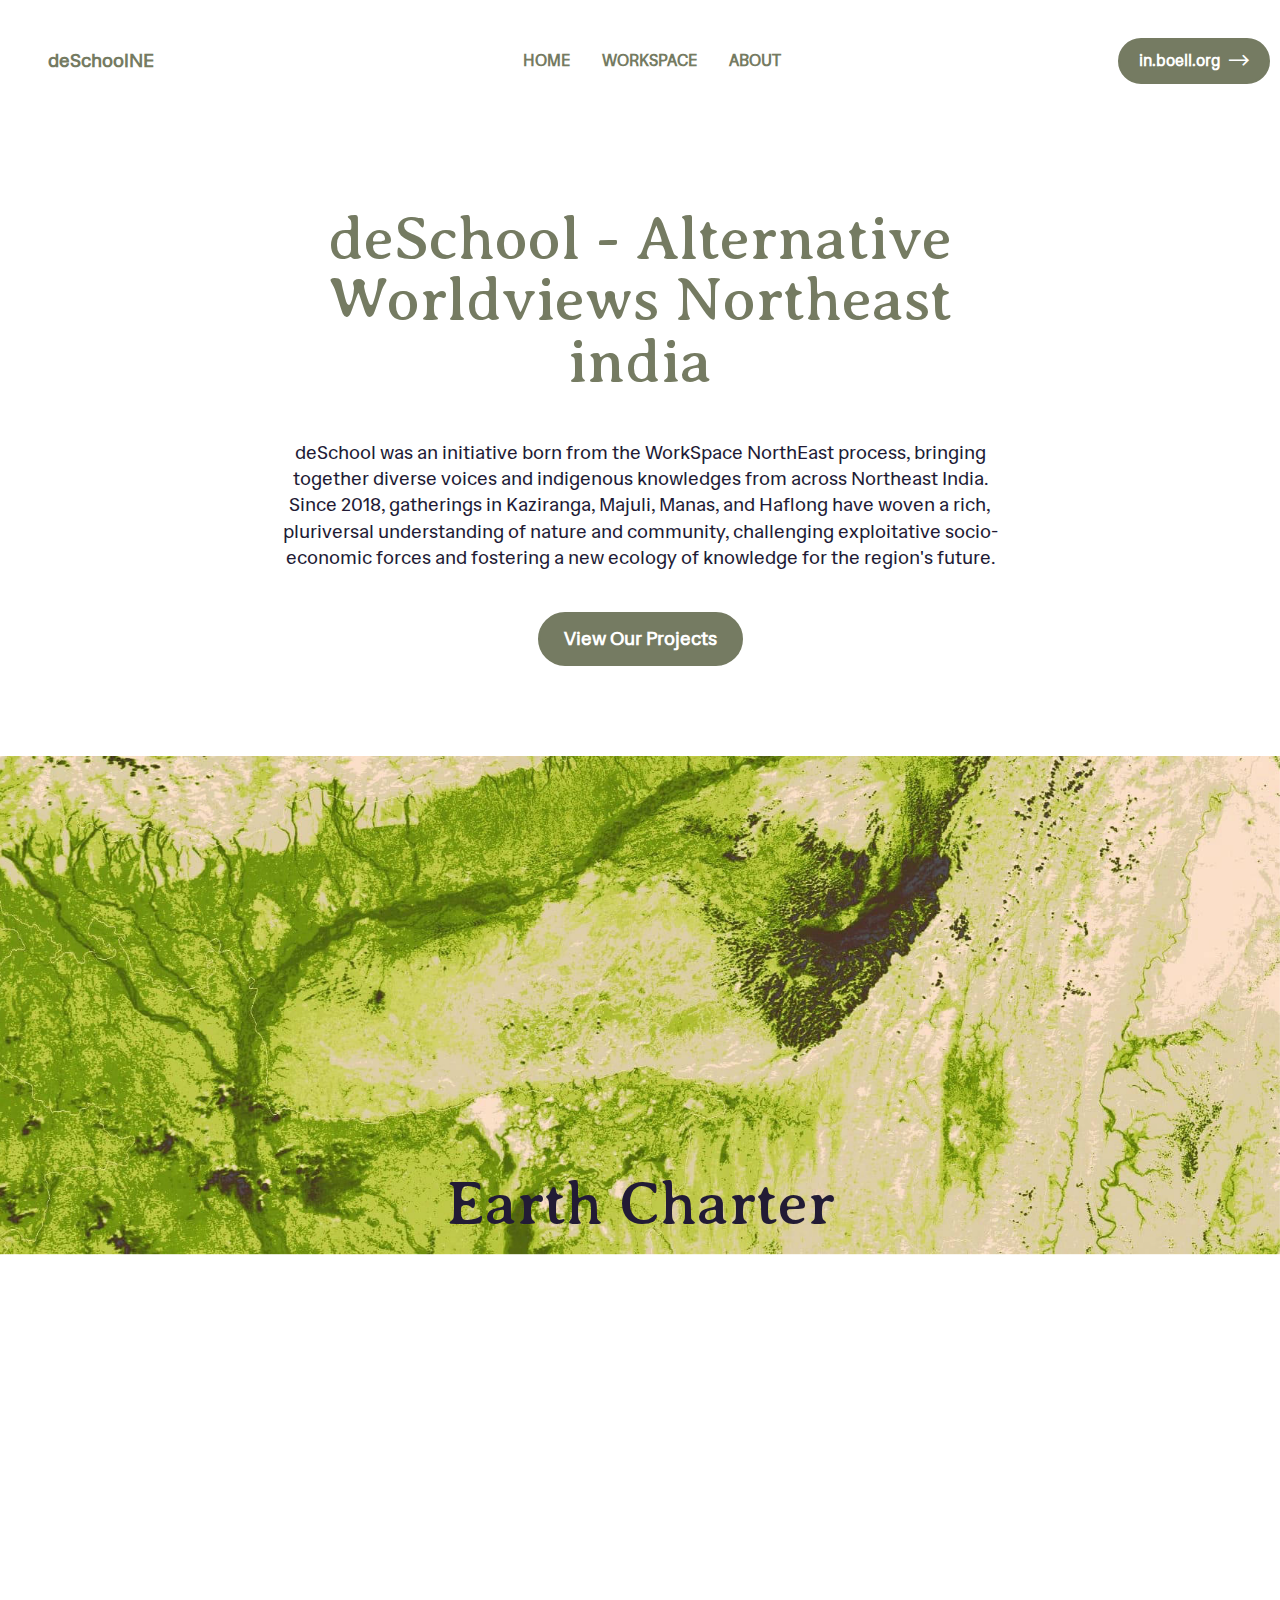
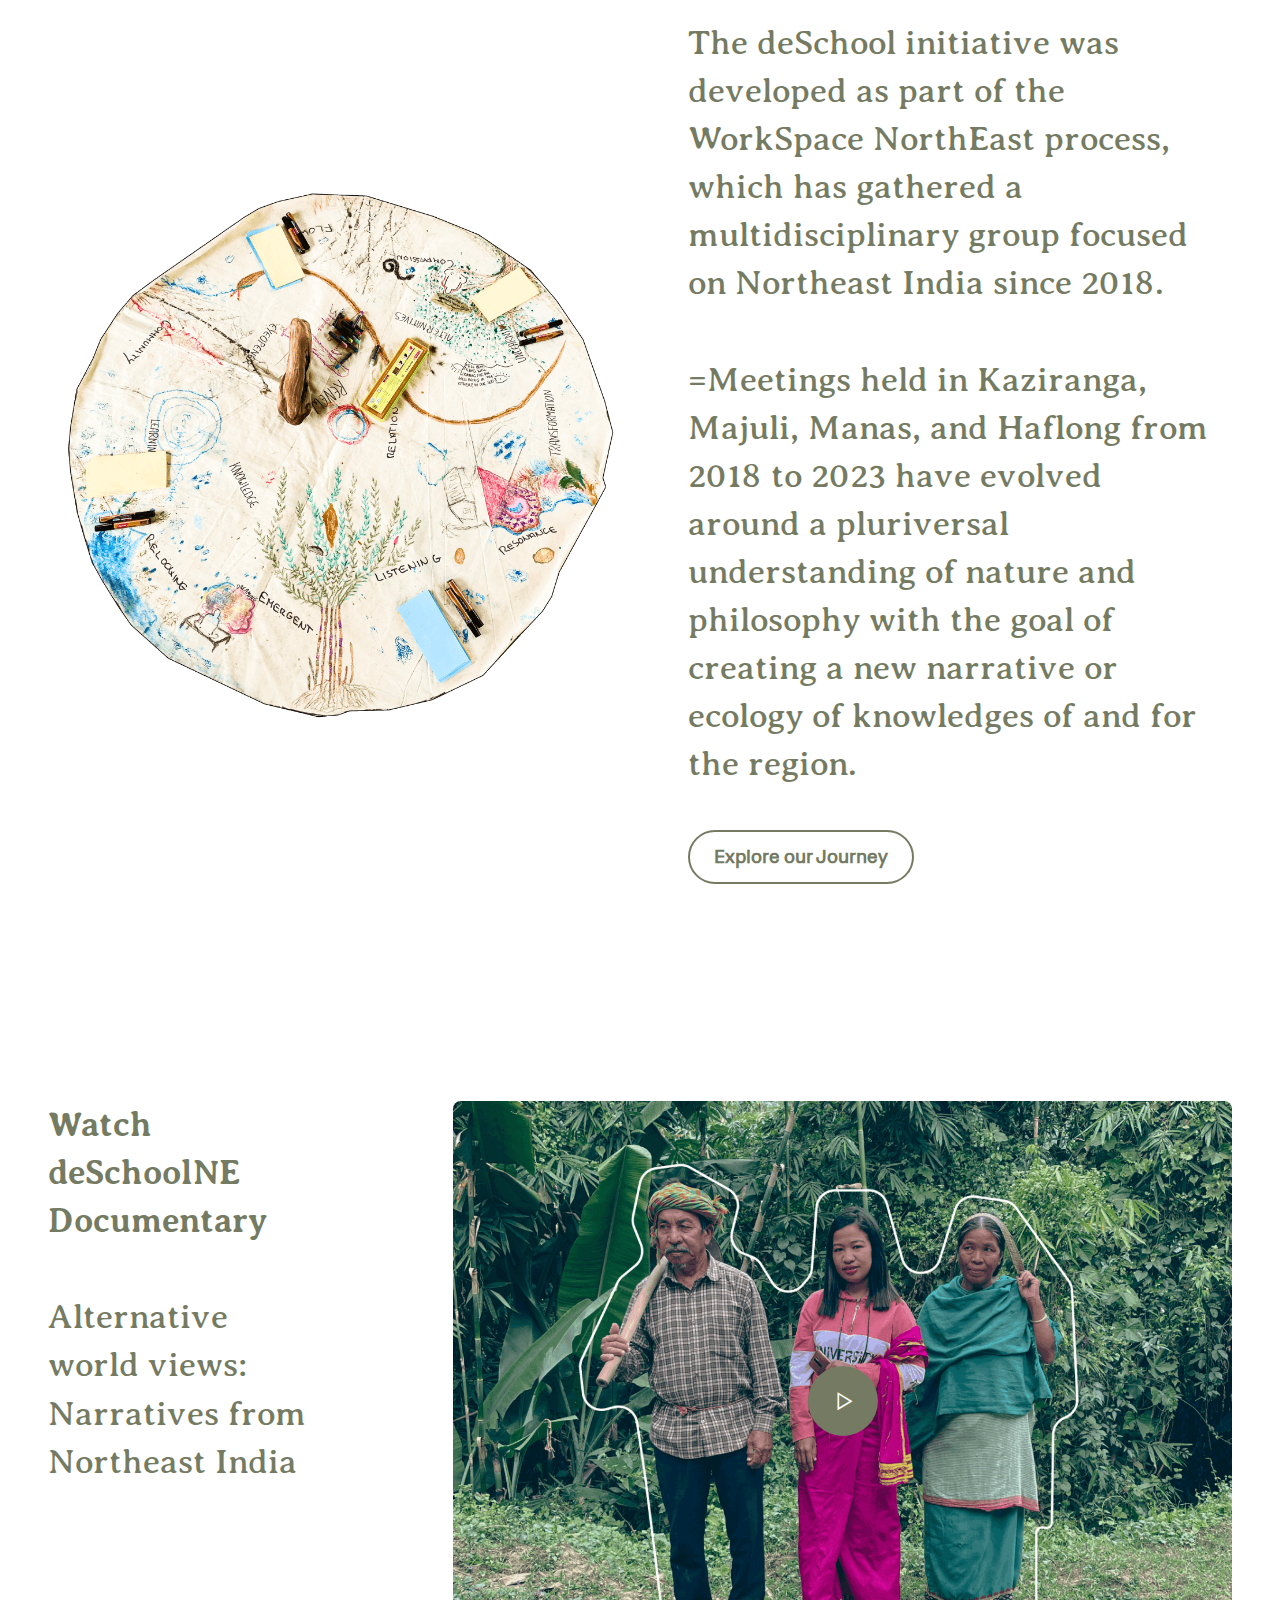
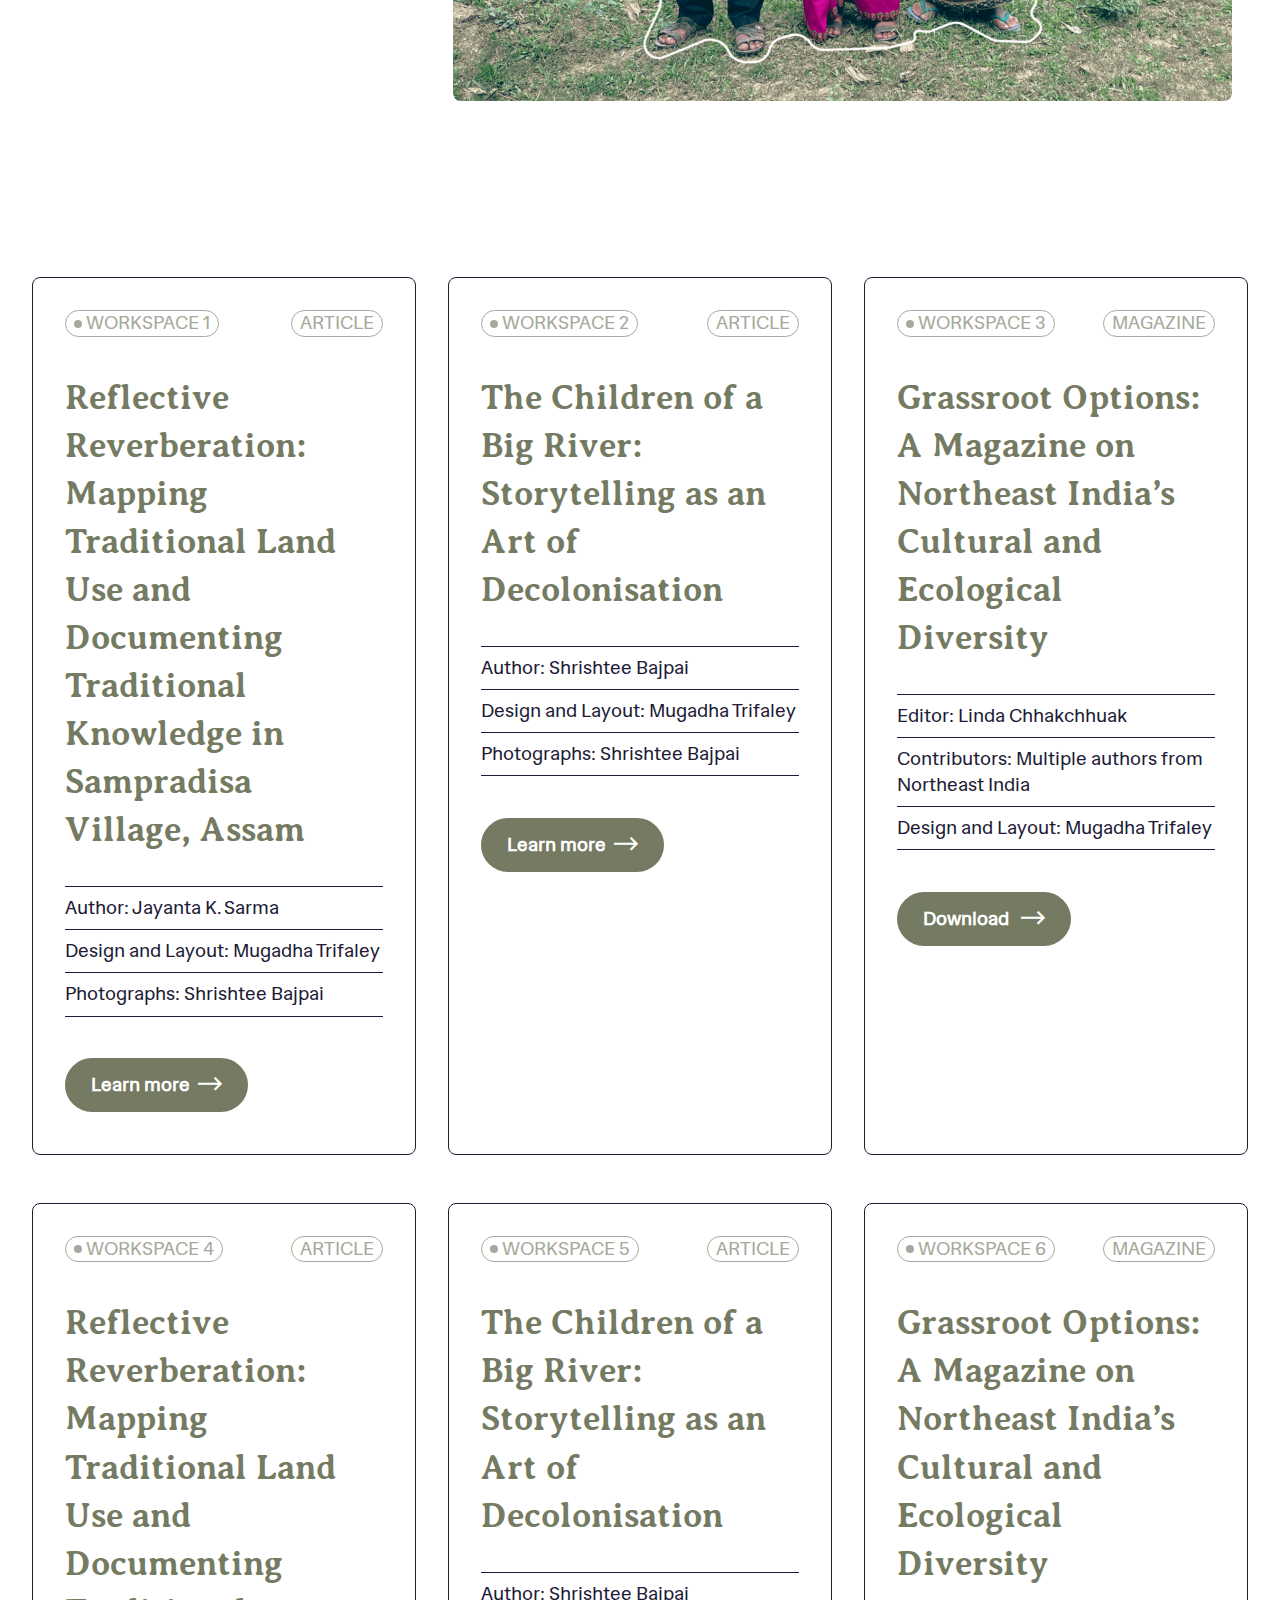
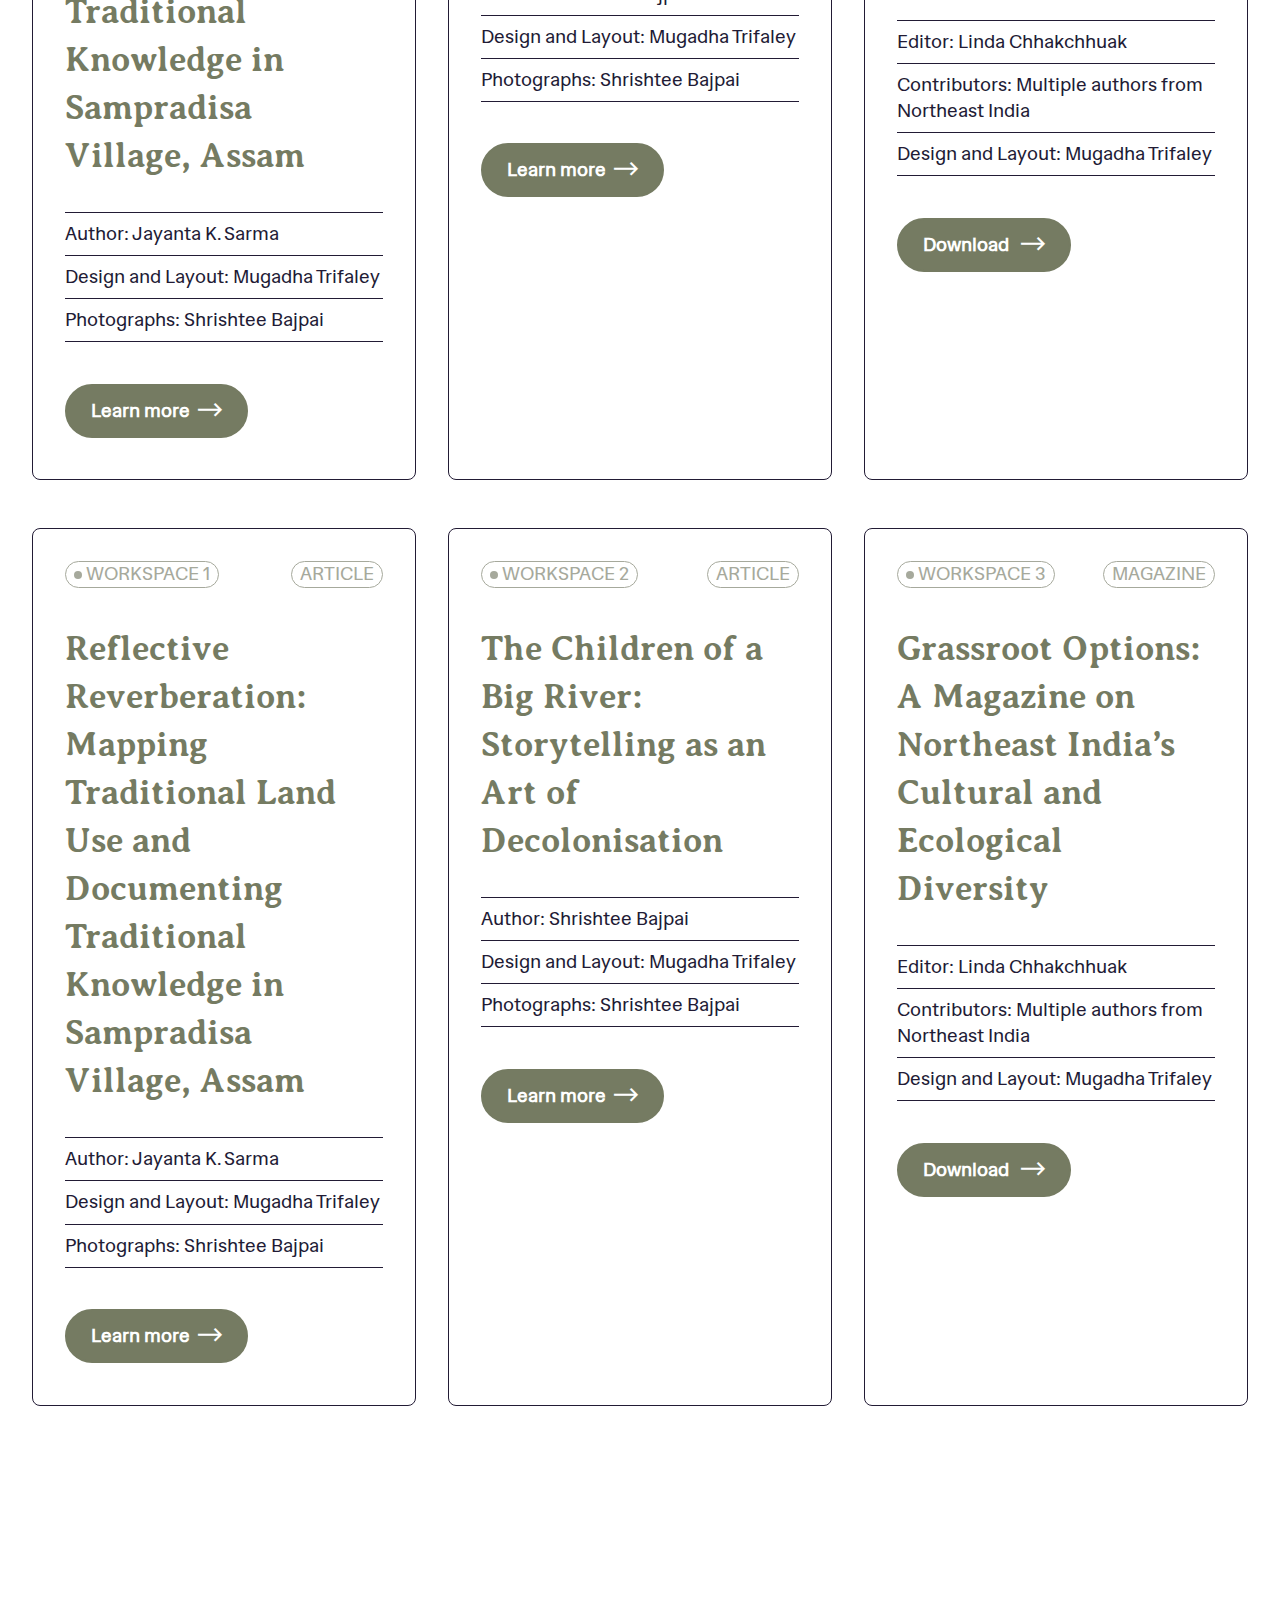
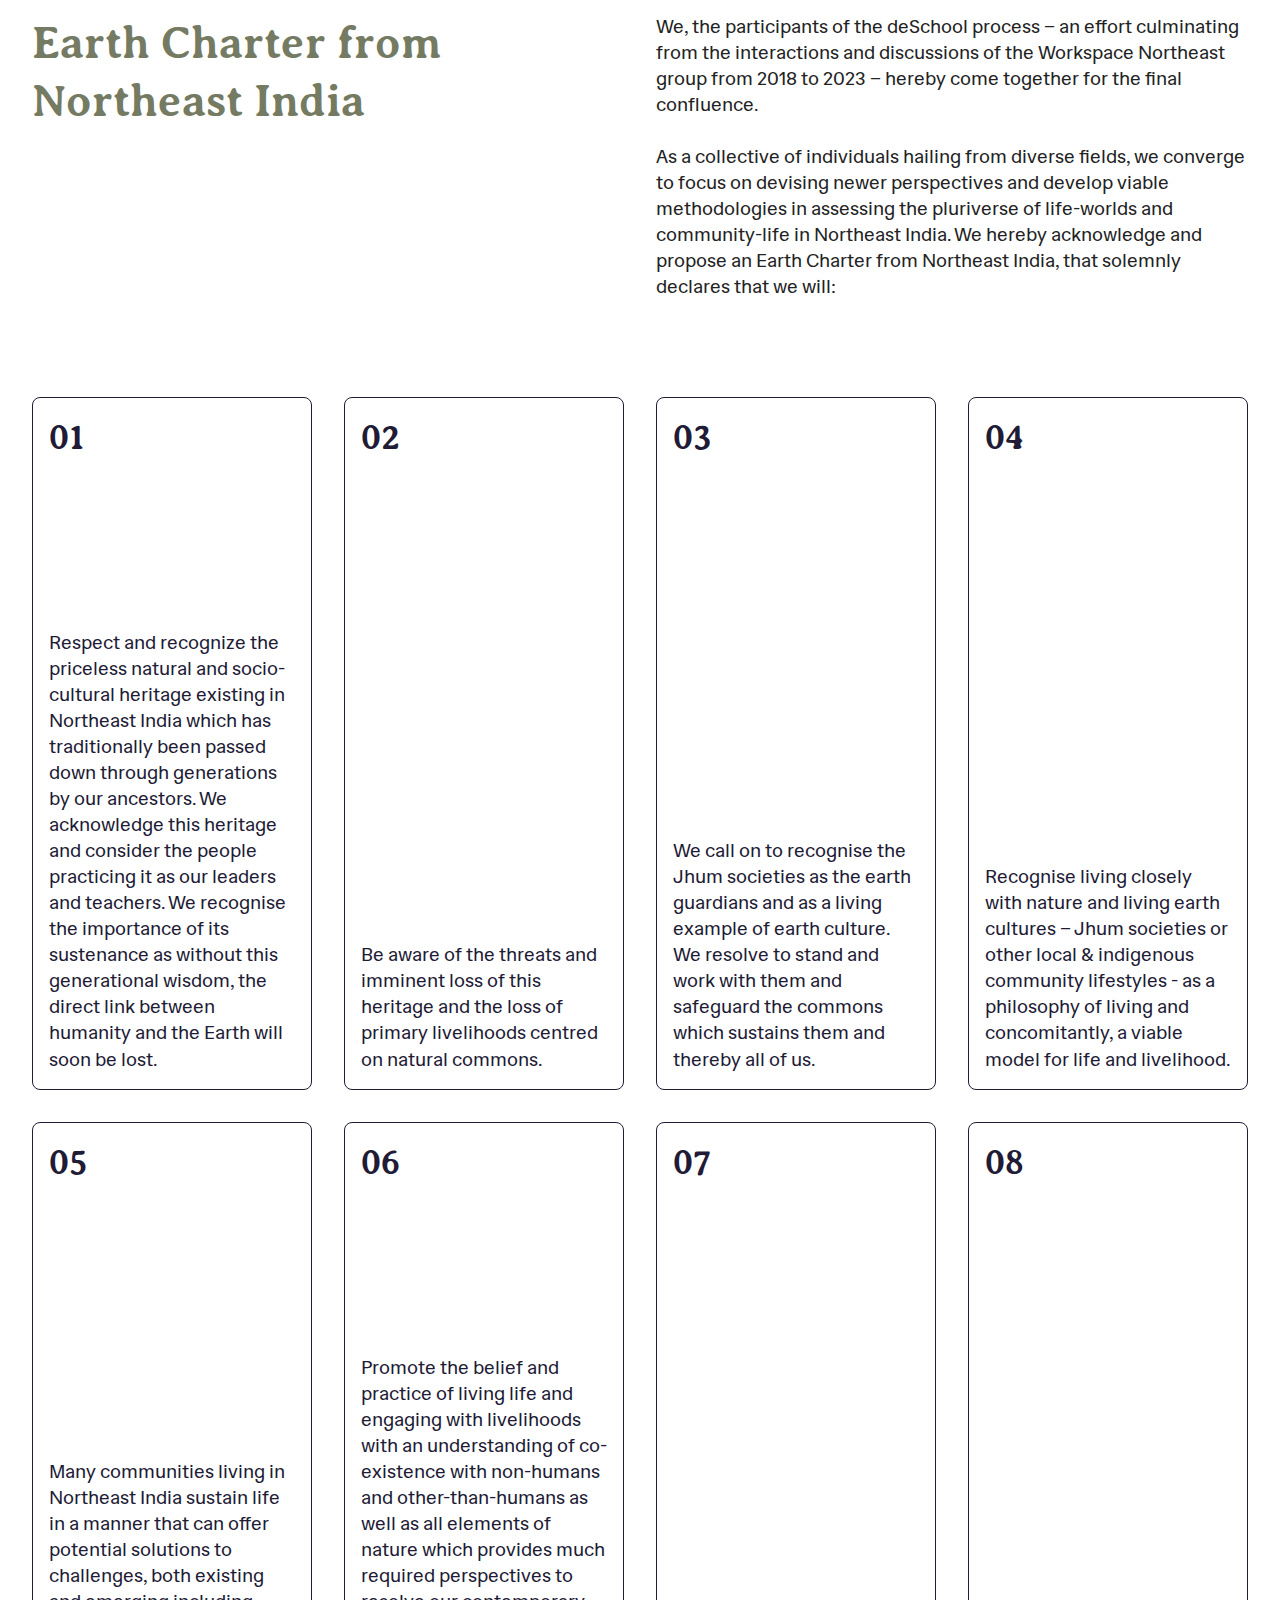
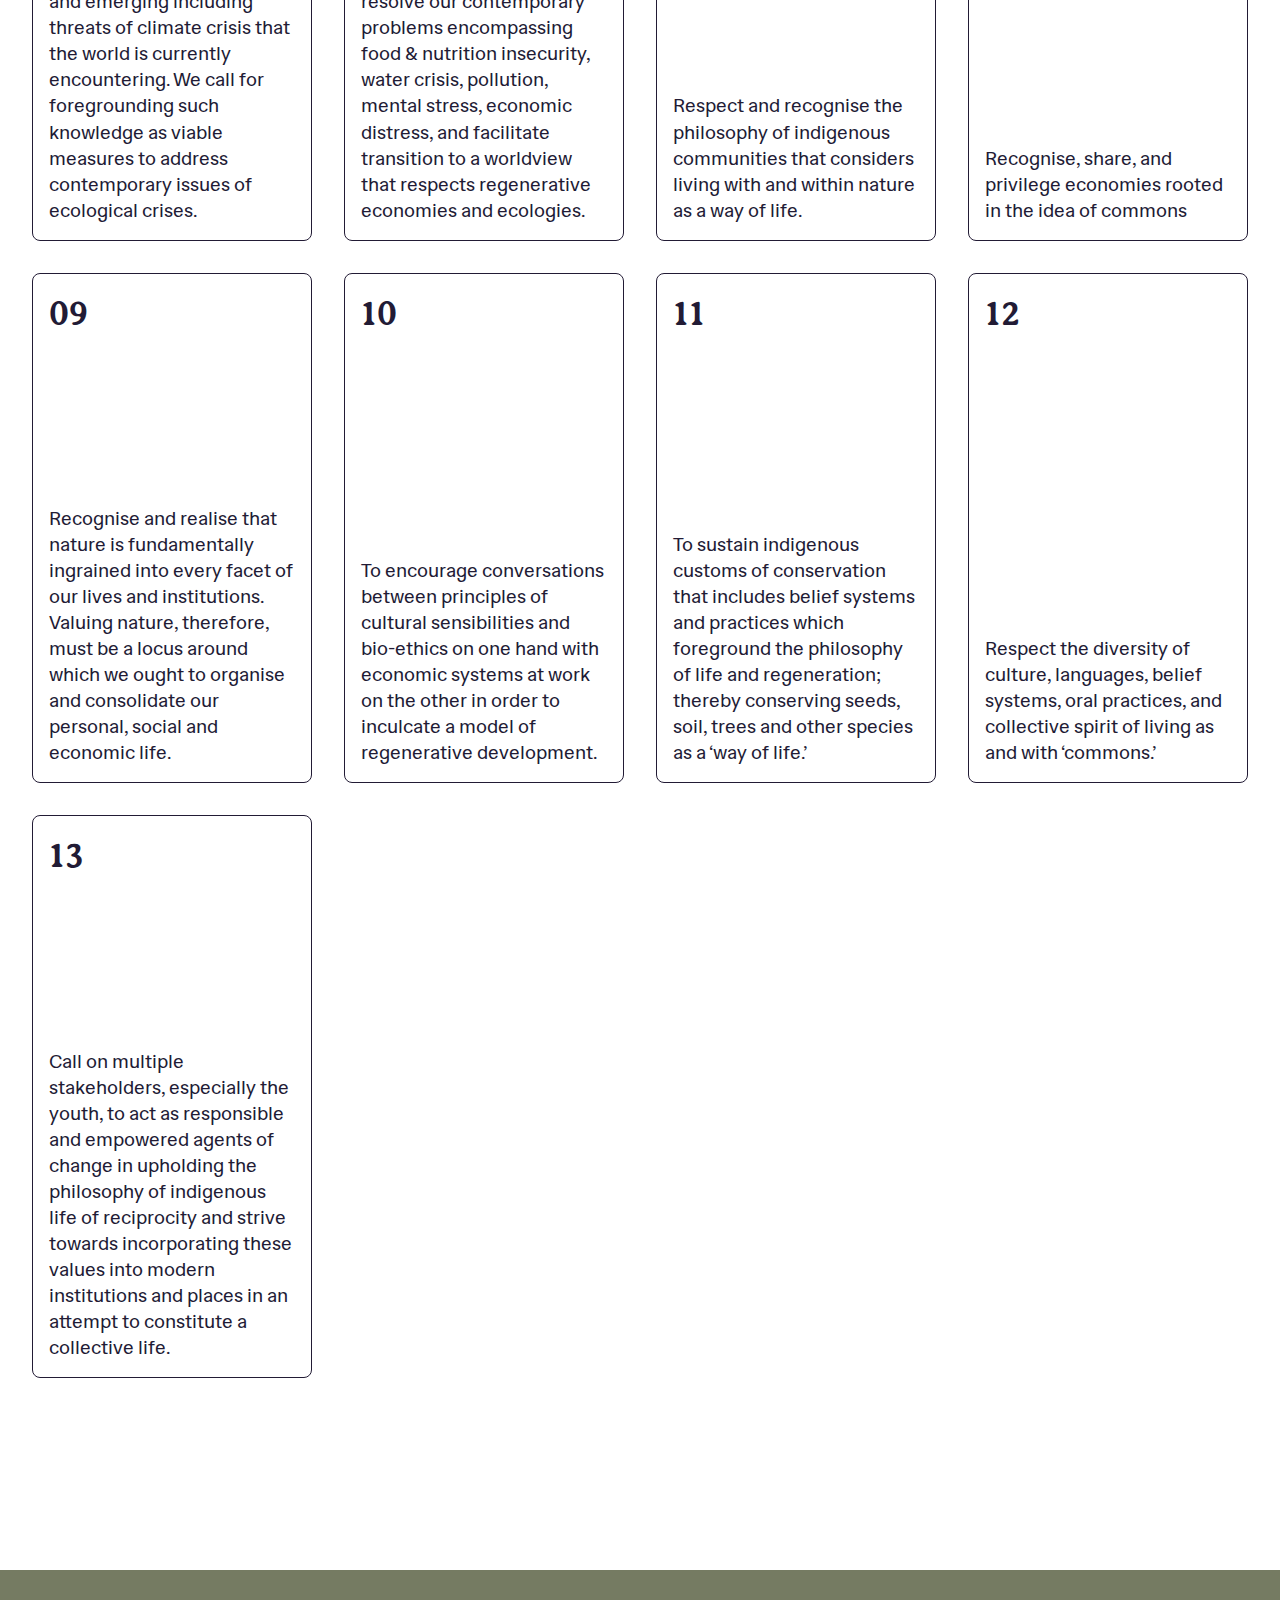
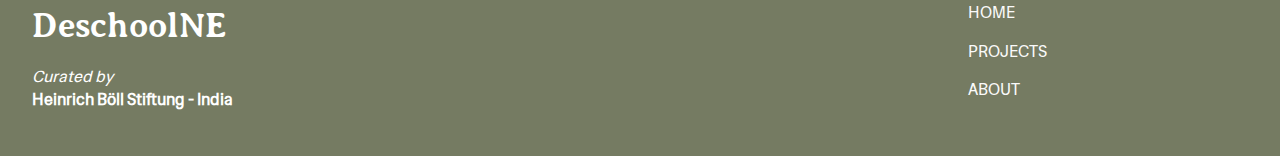
==== commit 844edd67: "Add files via upload" ====
--- a/index.html
+++ b/index.html
@@ -1,30 +1,29 @@
 <!DOCTYPE html>
 <html  >
 <head>
-  <!-- Site made with Mobirise Website Builder v5.9.4, https://mobirise.com -->
+  
   <meta charset="UTF-8">
   <meta http-equiv="X-UA-Compatible" content="IE=edge">
-  <meta name="generator" content="Mobirise v5.9.4, mobirise.com">
-  <meta name="twitter:card" content="summary_large_image"/>
-  <meta name="twitter:image:src" content="assets/images/index-meta.png">
-  <meta property="og:image" content="assets/images/index-meta.png">
-  <meta name="twitter:title" content="Earth Charter from Northeast India">
+  
   <meta name="viewport" content="width=device-width, initial-scale=1, minimum-scale=1">
-  <link rel="shortcut icon" href="assets/images/frame-1686556614.png" type="image/x-icon">
-  <meta name="description" content="As a collective of individuals hailing from diverse fields, we converge to focus on devising newer perspectives and develop viable methodologies in assessing the pluriverse of life-worlds and community-life in Northeast India.">
-  
-  
-  <title>Earth Charter from Northeast India</title>
+  <link rel="shortcut icon" href="assets/images/logo.png" type="image/x-icon">
+  <meta name="description" content="">
+  
+  
+  <title>Home</title>
+  <link rel="stylesheet" href="assets/web/assets/mobirise-icons2/mobirise2.css">
   <link rel="stylesheet" href="assets/bootstrap/css/bootstrap.min.css">
   <link rel="stylesheet" href="assets/bootstrap/css/bootstrap-grid.min.css">
   <link rel="stylesheet" href="assets/bootstrap/css/bootstrap-reboot.min.css">
   <link rel="stylesheet" href="assets/parallax/jarallax.css">
+  <link rel="stylesheet" href="assets/dropdown/css/style.css">
+  <link rel="stylesheet" href="assets/socicon/css/styles.css">
   <link rel="stylesheet" href="assets/theme/css/style.css">
-  <link rel="preload" href="https://fonts.googleapis.com/css2?family=Inter+Tight:wght@400;700&display=swap&display=swap" as="style" onload="this.onload=null;this.rel='stylesheet'">
-  <noscript><link rel="stylesheet" href="https://fonts.googleapis.com/css2?family=Inter+Tight:wght@400;700&display=swap&display=swap"></noscript>
-  <link rel="preload" href="https://fonts.googleapis.com/css?family=DM+Serif+Text:400,400i&display=swap" as="style" onload="this.onload=null;this.rel='stylesheet'">
-  <noscript><link rel="stylesheet" href="https://fonts.googleapis.com/css?family=DM+Serif+Text:400,400i&display=swap"></noscript>
-  <link rel="preload" as="style" href="assets/mobirise/css/mbr-additional.css"><link rel="stylesheet" href="assets/mobirise/css/mbr-additional.css" type="text/css">
+  <link rel="preload" href="https://fonts.googleapis.com/css?family=Averia+Serif+Libre:300,300i,400,400i,700,700i&display=swap" as="style" onload="this.onload=null;this.rel='stylesheet'">
+  <noscript><link rel="stylesheet" href="https://fonts.googleapis.com/css?family=Averia+Serif+Libre:300,300i,400,400i,700,700i&display=swap"></noscript>
+  <link rel="preload" href="https://fonts.googleapis.com/css?family=Hedvig+Letters+Sans:400&display=swap" as="style" onload="this.onload=null;this.rel='stylesheet'">
+  <noscript><link rel="stylesheet" href="https://fonts.googleapis.com/css?family=Hedvig+Letters+Sans:400&display=swap"></noscript>
+  <link rel="preload" as="style" href="assets/mobirise/css/mbr-additional.css?v=GJkOBJ"><link rel="stylesheet" href="assets/mobirise/css/mbr-additional.css?v=GJkOBJ" type="text/css">
 
   
   
@@ -32,261 +31,681 @@
 </head>
 <body>
   
-  <section data-bs-version="5.1" class="header09 cid-uddoBzIAXn" id="header09-1">
-	
-	
-	<div class="container">
+  <section data-bs-version="5.1" class="talkm5 menu menu5 cid-ugI9fFGGGp" once="menu" id="menu1-1">
+	
+
+	<nav class="navbar navbar-dropdown navbar-expand-lg">
+		<div class="container">
+			<div class="navbar-brand">
+				
+				<span class="navbar-caption-wrap"><a class="navbar-caption text-success text-primary display-7" href="index.html">deSchoolNE</a></span>
+			</div>
+			<button class="navbar-toggler" type="button" data-toggle="collapse" data-bs-toggle="collapse" data-target="#navbarSupportedContent" data-bs-target="#navbarSupportedContent" aria-controls="navbarNavAltMarkup" aria-expanded="false" aria-label="Toggle navigation">
+				<div class="hamburger">
+					<span></span>
+					<span></span>
+					<span></span>
+					<span></span>
+				</div>
+			</button>
+			<div class="collapse navbar-collapse" id="navbarSupportedContent">
+				<ul class="navbar-nav nav-dropdown" data-app-modern-menu="true"><li class="nav-item">
+						<a class="nav-link link text-success text-primary display-4" href="index.html">HOME<br></a>
+					</li>
+					<li class="nav-item">
+						<a class="nav-link link text-success text-primary display-4" href="index.html#pricing2-k" aria-expanded="false">WORKSPACE</a>
+					</li>
+					<li class="nav-item">
+						<a class="nav-link link text-success text-primary display-4" href="about.html">ABOUT</a>
+					</li></ul>
+				<div class="navbar-buttons mbr-section-btn"><a class="btn btn-sm btn-success display-4" href="https://in.boell.org" target="_blank"><span class="mobi-mbri mobi-mbri-right mbr-iconfont mbr-iconfont-btn"></span>in.boell.org</a></div>
+			</div>
+		</div>
+	</nav>
+</section>
+
+<section data-bs-version="5.1" class="talkm5 header2 cid-un3lVc0wML" id="header2-0">
+	
+	
+	
+	<div class="container-fluid">
 		<div class="row">
-			<div class="content-wrap col-12 col-md-8">
-				<h1 class="mbr-section-title mbr-fonts-style mbr-white mb-4 display-1"><strong>Earth Charter from Northeast India</strong></h1>
+			<div class="content-wrap col-12 col-md-12 col-lg-10 col-xl-8">
+				<h1 class="mbr-section-title mbr-fonts-style mbr-white mb-5 display-1">deSchool - Alternative Worldviews Northeast india</h1>
 				
-				<p class="mbr-fonts-style mbr-text mbr-white mb-4 display-7">We, the participants of the deSchool process – an effort culminating from the interactions and discussions of the Workspace Northeast group from 2018 to 2023 – hereby come together for the final confluence. <br><br>As a collective of individuals hailing from diverse fields, we converge to focus on devising newer perspectives and develop viable methodologies in assessing the pluriverse of life-worlds and community-life in Northeast India. We hereby acknowledge and propose an Earth Charter from Northeast India, that solemnly declares that we will:<br>
+				<p class="mbr-fonts-style mbr-text mbr-white mb-4 display-7">
+					deSchool was an initiative born from the WorkSpace NorthEast process, bringing together diverse voices and indigenous knowledges from across Northeast India. Since 2018, gatherings in Kaziranga, Majuli, Manas, and Haflong have woven a rich, pluriversal understanding of nature and community, challenging exploitative socio-economic forces and fostering a new ecology of knowledge for the region's future.
 				</p>
-				
+				<div class="mbr-section-btn"><a class="btn btn-success display-7" href="index.html#pricing2-k">
+						View Our Projects
+					</a></div>
 			</div>
 		</div>
 	</div>
 </section>
 
-<section data-bs-version="5.1" class="header09 cid-uddroRcIlL" id="header09-7">
-	
-	
-	<div class="container">
-		<div class="row">
-			<div class="content-wrap col-12 col-md-8">
-				<h1 class="mbr-section-title mbr-fonts-style mbr-white mb-4 display-1">
-					<strong>1</strong>
-				</h1>
-				
-				<p class="mbr-fonts-style mbr-text mbr-white mb-4 display-7">
-					Respect and recognize the priceless natural and socio-cultural heritage existing in Northeast India which has traditionally been passed down through generations by our ancestors. We acknowledge this heritage and consider the people practicing it as our leaders and teachers. We recognise the importance of its sustenance as without this generational wisdom, the direct link between humanity and the Earth will soon be lost.
-				</p>
-				
+<section data-bs-version="5.1" class="header16 cid-unMHe0nehP mbr-parallax-background" id="header17-23">
+  
+  
+  <div class="container-fluid">
+    <div class="row">
+      <div class="content-wrap col-12 col-md-10">
+        <h1 class="mbr-section-title mbr-fonts-style mbr-white mb-4 display-1"><a href="index.html#content10-l" class="text-primary">Earth Charter</a></h1>
+        
+        
+        
+      </div>
+    </div>
+  </div>
+</section>
+
+<section data-bs-version="5.1" class="start article2 cid-un8hDkR9Uc" id="article02-k">
+	
+
+	
+	
+
+	<div class="container-fluid">
+		<div class="row justify-content-center">
+			<div class="col-12 col-md-12 col-lg-6 image-wrapper">
+				<img class="w-100" src="assets/images/frame-1-1-1025x1025.png" alt="">
+			</div>
+			<div class="col-12 col-md-12 col-lg">
+				<div class="text-wrapper align-left">
+					
+					<p class="mbr-text align-left mbr-fonts-style mb-4 display-5">The deSchool initiative was developed as part of the WorkSpace NorthEast process, which has gathered a multidisciplinary group focused on Northeast India since 2018. <br><br>=Meetings held in Kaziranga, Majuli, Manas, and Haflong from 2018 to 2023 have evolved around a pluriversal understanding of nature and philosophy with the goal of creating a new narrative or ecology of knowledges of and for the region.<br></p>
+					<div class="mbr-section-btn align-left mt-3"><a class="btn btn-success-outline display-7" href="about.html">Explore our Journey</a></div>
+				</div>
 			</div>
 		</div>
 	</div>
 </section>
 
-<section data-bs-version="5.1" class="header09 cid-uddrL5LGLJ" id="header09-8">
-	
-	
-	<div class="container">
+<section data-bs-version="5.1" class="video01 energym5 cid-un8ftdFBbz" id="video01-d">
+    
+
+    
+    
+
+    <div class="container-fluid">
+        <div class="row">
+            <div class="col-12 col-lg-3">
+                <div class="title-wrapper">
+                    <h2 class="mbr-section-title mbr-fonts-style display-5"><strong>Watch deSchoolNE Documentary</strong><br><br><a href="https://www.youtube.com/watch?v=XBqSPA5a820" class="text-success" target="_blank">Alternative world views: Narratives from Northeast India</a></h2>
+                </div>
+            </div>
+            <div class="col-12 col-lg-8">
+                <div class="box">
+                    <div class="mbr-media show-modal align-center" data-modal=".modalWindow">
+                        <img src="assets/images/frame-2-1-1280x960.png" alt="">
+                        <div class="icon-wrap">
+                            <span class="mbr-iconfont mobi-mbri-play mobi-mbri"></span>
+                        </div>
+                    </div>
+                </div>
+            </div>
+        </div>
+    </div>
+    <div>
+        <div class="modalWindow" style="display: none">
+            <div class="modalWindow-container">
+                <div class="modalWindow-video-container">
+                    <div class="modalWindow-video">
+                        <iframe width="100%" height="100%" frameborder="0" allowfullscreen="1" data-src="https://www.youtube.com/watch?v=XBqSPA5a820"></iframe>
+                    </div>
+                    <a class="close" role="button" data-dismiss="modal" data-bs-dismiss="modal">
+                        <span aria-hidden="true" class="mbr-iconfont mobi-mbri-close mobi-mbri closeModal"></span>
+                        <span class="sr-only visually-hidden visually-hidden">Close</span>
+                    </a>
+                </div>
+            </div>
+        </div>
+    </div>
+</section>
+
+<section data-bs-version="5.1" class="talkm5 pricing2 cid-ugIaUJLrUS" id="pricing2-k">
+  
+
+  
+  
+
+  <div class="container-fluid">
+    <div class="row">
+      <div class="item features-without-image col-12 col-md-12 col-lg-4">
+        <div class="card-wrapper item-wrapper align-left">
+          <div class="card-company-row">
+            <h4 class="card-company-name tag1 mbr-fonts-style display-7">Workspace 1</h4>
+            <h4 class="card-company-name mbr-fonts-style display-7">Article</h4>
+          </div>
+
+          <div class="content">
+            <h1 class="mbr-section-title mbr-fonts-style mb-4 display-5"><strong>Reflective Reverberation: Mapping Traditional Land Use and Documenting Traditional Knowledge in Sampradisa Village, Assam</strong></h1>
+            <ul class="mbr-text align-left mbr-fonts-style mb-4 display-7">
+              <li>Author: Jayanta K. Sarma</li>
+              <li>Design and Layout: Mugadha Trifaley</li>
+              <li>Photographs: Shrishtee Bajpai</li>
+            </ul>
+
+          </div>
+
+          <div class="mbr-section-btn"><a class="btn btn-success display-7" href="https://drive.google.com/file/d/1kVG7v3CB7sS0xDzEALydKrjZNxrkg6VD/view" target="_blank"><span class="mobi-mbri mobi-mbri-right mbr-iconfont mbr-iconfont-btn"></span>
+              Learn more
+            </a></div>
+
+
+        </div>
+      </div>
+      <div class="item features-without-image col-12 col-md-12 col-lg-4">
+        <div class="card-wrapper item-wrapper align-left">
+          <div class="card-company-row">
+            <h4 class="card-company-name tag1 mbr-fonts-style display-7">Workspace 2</h4>
+            <h4 class="card-company-name mbr-fonts-style display-7">Article</h4>
+          </div>
+
+          <div class="content">
+            <h1 class="mbr-section-title mbr-fonts-style mb-4 display-5"><strong>The Children of a Big River: Storytelling as an Art of Decolonisation</strong></h1>
+            <ul class="mbr-text align-left mbr-fonts-style mb-4 display-7">
+              <li>Author: Shrishtee Bajpai</li><li>Design and Layout: Mugadha Trifaley</li><li>Photographs: Shrishtee Bajpai</li>
+            </ul>
+
+          </div>
+
+          <div class="mbr-section-btn"><a class="btn btn-success display-7" href="https://drive.google.com/file/d/1Fsxx9AhNiNLnf9tfMDPmqE2VS4aK7vPu/view"><span class="mobi-mbri mobi-mbri-right mbr-iconfont mbr-iconfont-btn"></span>
+              Learn more
+            </a></div>
+
+
+        </div>
+      </div>
+      <div class="item features-without-image col-12 col-md-12 col-lg-4">
+        <div class="card-wrapper item-wrapper align-left">
+          <div class="card-company-row">
+            <h4 class="card-company-name tag1 mbr-fonts-style display-7">Workspace 3</h4>
+            <h4 class="card-company-name mbr-fonts-style display-7">MAgazine</h4>
+          </div>
+
+          <div class="content">
+            <h1 class="mbr-section-title mbr-fonts-style mb-4 display-5"><strong>Grassroot Options: A Magazine on Northeast India’s Cultural and Ecological Diversity</strong></h1>
+            <ul class="mbr-text align-left mbr-fonts-style mb-4 display-7">
+              <li>Editor: Linda Chhakchhuak</li><li>Contributors: Multiple authors from Northeast India</li><li>Design and Layout: Mugadha Trifaley</li>
+            </ul>
+
+          </div>
+
+          <div class="mbr-section-btn"><a class="btn btn-success display-7" href="https://drive.google.com/file/d/1vwXZgi-JRTO7atB_PaOW2-6GdLDKNCQa/view"><span class="mobi-mbri mobi-mbri-right mbr-iconfont mbr-iconfont-btn"></span>Download&nbsp;</a></div>
+
+
+        </div>
+      </div>
+
+    </div>
+  </div>
+</section>
+
+<section data-bs-version="5.1" class="talkm5 pricing2 cid-uqG7JubDof" id="pricing2-2c">
+  
+
+  
+  
+
+  <div class="container-fluid">
+    <div class="row">
+      <div class="item features-without-image col-12 col-md-12 col-lg-4">
+        <div class="card-wrapper item-wrapper align-left">
+          <div class="card-company-row">
+            <h4 class="card-company-name tag1 mbr-fonts-style display-7">Workspace 4</h4>
+            <h4 class="card-company-name mbr-fonts-style display-7">Article</h4>
+          </div>
+
+          <div class="content">
+            <h1 class="mbr-section-title mbr-fonts-style mb-4 display-5"><strong>Reflective Reverberation: Mapping Traditional Land Use and Documenting Traditional Knowledge in Sampradisa Village, Assam</strong></h1>
+            <ul class="mbr-text align-left mbr-fonts-style mb-4 display-7">
+              <li>Author: Jayanta K. Sarma</li>
+              <li>Design and Layout: Mugadha Trifaley</li>
+              <li>Photographs: Shrishtee Bajpai</li>
+            </ul>
+
+          </div>
+
+          <div class="mbr-section-btn"><a class="btn btn-success display-7" href="https://drive.google.com/file/d/1kVG7v3CB7sS0xDzEALydKrjZNxrkg6VD/view" target="_blank"><span class="mobi-mbri mobi-mbri-right mbr-iconfont mbr-iconfont-btn"></span>
+              Learn more
+            </a></div>
+
+
+        </div>
+      </div>
+      <div class="item features-without-image col-12 col-md-12 col-lg-4">
+        <div class="card-wrapper item-wrapper align-left">
+          <div class="card-company-row">
+            <h4 class="card-company-name tag1 mbr-fonts-style display-7">Workspace 5</h4>
+            <h4 class="card-company-name mbr-fonts-style display-7">Article</h4>
+          </div>
+
+          <div class="content">
+            <h1 class="mbr-section-title mbr-fonts-style mb-4 display-5"><strong>The Children of a Big River: Storytelling as an Art of Decolonisation</strong></h1>
+            <ul class="mbr-text align-left mbr-fonts-style mb-4 display-7">
+              <li>Author: Shrishtee Bajpai</li><li>Design and Layout: Mugadha Trifaley</li><li>Photographs: Shrishtee Bajpai</li>
+            </ul>
+
+          </div>
+
+          <div class="mbr-section-btn"><a class="btn btn-success display-7" href="https://drive.google.com/file/d/1Fsxx9AhNiNLnf9tfMDPmqE2VS4aK7vPu/view"><span class="mobi-mbri mobi-mbri-right mbr-iconfont mbr-iconfont-btn"></span>
+              Learn more
+            </a></div>
+
+
+        </div>
+      </div>
+      <div class="item features-without-image col-12 col-md-12 col-lg-4">
+        <div class="card-wrapper item-wrapper align-left">
+          <div class="card-company-row">
+            <h4 class="card-company-name tag1 mbr-fonts-style display-7">Workspace 6</h4>
+            <h4 class="card-company-name mbr-fonts-style display-7">MAgazine</h4>
+          </div>
+
+          <div class="content">
+            <h1 class="mbr-section-title mbr-fonts-style mb-4 display-5"><strong>Grassroot Options: A Magazine on Northeast India’s Cultural and Ecological Diversity</strong></h1>
+            <ul class="mbr-text align-left mbr-fonts-style mb-4 display-7">
+              <li>Editor: Linda Chhakchhuak</li><li>Contributors: Multiple authors from Northeast India</li><li>Design and Layout: Mugadha Trifaley</li>
+            </ul>
+
+          </div>
+
+          <div class="mbr-section-btn"><a class="btn btn-success display-7" href="https://drive.google.com/file/d/1vwXZgi-JRTO7atB_PaOW2-6GdLDKNCQa/view"><span class="mobi-mbri mobi-mbri-right mbr-iconfont mbr-iconfont-btn"></span>Download&nbsp;</a></div>
+
+
+        </div>
+      </div>
+
+    </div>
+  </div>
+</section>
+
+<section data-bs-version="5.1" class="talkm5 pricing2 cid-uqGbs5JuqN" id="pricing2-2d">
+  
+
+  
+  
+
+  <div class="container-fluid">
+    <div class="row">
+      <div class="item features-without-image col-12 col-md-12 col-lg-4">
+        <div class="card-wrapper item-wrapper align-left">
+          <div class="card-company-row">
+            <h4 class="card-company-name tag1 mbr-fonts-style display-7">Workspace 1</h4>
+            <h4 class="card-company-name mbr-fonts-style display-7">Article</h4>
+          </div>
+
+          <div class="content">
+            <h1 class="mbr-section-title mbr-fonts-style mb-4 display-5"><strong>Reflective Reverberation: Mapping Traditional Land Use and Documenting Traditional Knowledge in Sampradisa Village, Assam</strong></h1>
+            <ul class="mbr-text align-left mbr-fonts-style mb-4 display-7">
+              <li>Author: Jayanta K. Sarma</li>
+              <li>Design and Layout: Mugadha Trifaley</li>
+              <li>Photographs: Shrishtee Bajpai</li>
+            </ul>
+
+          </div>
+
+          <div class="mbr-section-btn"><a class="btn btn-success display-7" href="https://drive.google.com/file/d/1kVG7v3CB7sS0xDzEALydKrjZNxrkg6VD/view" target="_blank"><span class="mobi-mbri mobi-mbri-right mbr-iconfont mbr-iconfont-btn"></span>
+              Learn more
+            </a></div>
+
+
+        </div>
+      </div>
+      <div class="item features-without-image col-12 col-md-12 col-lg-4">
+        <div class="card-wrapper item-wrapper align-left">
+          <div class="card-company-row">
+            <h4 class="card-company-name tag1 mbr-fonts-style display-7">Workspace 2</h4>
+            <h4 class="card-company-name mbr-fonts-style display-7">Article</h4>
+          </div>
+
+          <div class="content">
+            <h1 class="mbr-section-title mbr-fonts-style mb-4 display-5"><strong>The Children of a Big River: Storytelling as an Art of Decolonisation</strong></h1>
+            <ul class="mbr-text align-left mbr-fonts-style mb-4 display-7">
+              <li>Author: Shrishtee Bajpai</li><li>Design and Layout: Mugadha Trifaley</li><li>Photographs: Shrishtee Bajpai</li>
+            </ul>
+
+          </div>
+
+          <div class="mbr-section-btn"><a class="btn btn-success display-7" href="https://drive.google.com/file/d/1Fsxx9AhNiNLnf9tfMDPmqE2VS4aK7vPu/view"><span class="mobi-mbri mobi-mbri-right mbr-iconfont mbr-iconfont-btn"></span>
+              Learn more
+            </a></div>
+
+
+        </div>
+      </div>
+      <div class="item features-without-image col-12 col-md-12 col-lg-4">
+        <div class="card-wrapper item-wrapper align-left">
+          <div class="card-company-row">
+            <h4 class="card-company-name tag1 mbr-fonts-style display-7">Workspace 3</h4>
+            <h4 class="card-company-name mbr-fonts-style display-7">MAgazine</h4>
+          </div>
+
+          <div class="content">
+            <h1 class="mbr-section-title mbr-fonts-style mb-4 display-5"><strong>Grassroot Options: A Magazine on Northeast India’s Cultural and Ecological Diversity</strong></h1>
+            <ul class="mbr-text align-left mbr-fonts-style mb-4 display-7">
+              <li>Editor: Linda Chhakchhuak</li><li>Contributors: Multiple authors from Northeast India</li><li>Design and Layout: Mugadha Trifaley</li>
+            </ul>
+
+          </div>
+
+          <div class="mbr-section-btn"><a class="btn btn-success display-7" href="https://drive.google.com/file/d/1vwXZgi-JRTO7atB_PaOW2-6GdLDKNCQa/view"><span class="mobi-mbri mobi-mbri-right mbr-iconfont mbr-iconfont-btn"></span>Download&nbsp;</a></div>
+
+
+        </div>
+      </div>
+
+    </div>
+  </div>
+</section>
+
+<section data-bs-version="5.1" class="content10 cid-un8l37mbHc" id="content10-l">
+    
+    <div class="container-fluid">
+        <div class="row justify-content-center">
+            <div class="col-12 col-md">
+                
+                <h6 class="mbr-section-subtitle mbr-fonts-style mb-4 display-2"><strong>Earth Charter from </strong><br><strong>Northeast India</strong></h6>
+            </div>
+            <div class="col-md-12 col-lg-6">
+                <p class="mbr-text mbr-fonts-style display-7">We, the participants of the deSchool process – an effort culminating from the interactions and discussions of the Workspace Northeast group from 2018 to 2023 – hereby come together for the final confluence.<br><br>As a collective of individuals hailing from diverse fields, we converge to focus on devising newer perspectives and develop viable methodologies in assessing the pluriverse of life-worlds and community-life in Northeast India. We hereby acknowledge and propose an Earth Charter from Northeast India, that solemnly declares that we will:</p>
+            </div>
+        </div>
+    </div>
+</section>
+
+<section data-bs-version="5.1" class="talkm5 features1 cid-un8ldvzfSK" id="features1-m">
+	
+
+	
+	
+	<div class="container-fluid">
+		
 		<div class="row">
-			<div class="content-wrap col-12 col-md-8">
-				<h1 class="mbr-section-title mbr-fonts-style mbr-white mb-4 display-2">
-					<strong>2</strong>
-				</h1>
-				
-				<p class="mbr-fonts-style mbr-text mbr-white mb-4 display-7">Be aware of the threats and imminent loss of this heritage and the loss of primary livelihoods centred on natural commons.<br></p>
-				
-			</div>
+			<div class="item features-without-image col-12 col-md-6 col-lg-3 item-mb active">
+				<div class="item-wrapper">
+					<div class="card-box align-left">
+						<div class="card-box__top">
+							<h5 class="card-title mbr-fonts-style display-5"><strong>01</strong></h5>
+							
+						</div>
+						<p class="card-text mbr-fonts-style display-7">Respect and recognize the priceless natural and socio-cultural heritage existing in Northeast India which has traditionally been passed down through generations by our ancestors. We acknowledge this heritage and consider the people practicing it as our leaders and teachers. We recognise the importance of its sustenance as without this generational wisdom, the direct link between humanity and the Earth will soon be lost.</p>
+
+						
+					</div>
+				</div>
+			</div>
+			<div class="item features-without-image col-12 col-md-6 col-lg-3 item-mb">
+				<div class="item-wrapper">
+					<div class="card-box align-left">
+						<div class="card-box__top">
+							<h5 class="card-title mbr-fonts-style display-5"><strong>02</strong></h5>
+							
+						</div>
+						<p class="card-text mbr-fonts-style display-7">Be aware of the threats and imminent loss of this heritage and the loss of primary livelihoods centred on natural commons.</p>
+
+						
+					</div>
+				</div>
+			</div>
+			<div class="item features-without-image col-12 col-md-6 col-lg-3 item-mb">
+				<div class="item-wrapper">
+					<div class="card-box align-left">
+						<div class="card-box__top">
+							<h5 class="card-title mbr-fonts-style display-5"><strong>03</strong></h5>
+							
+						</div>
+						<p class="card-text mbr-fonts-style display-7">We call on to recognise the Jhum societies as the earth guardians and as a living example of earth culture. We resolve to stand and work with them and safeguard the commons which sustains them and thereby all of us.<br></p>
+
+						
+					</div>
+				</div>
+			</div><div class="item features-without-image col-12 col-md-6 col-lg-3 item-mb">
+				<div class="item-wrapper">
+					<div class="card-box align-left">
+						<div class="card-box__top">
+							<h5 class="card-title mbr-fonts-style display-5"><strong>04</strong></h5>
+							
+						</div>
+						<p class="card-text mbr-fonts-style display-7">Recognise living closely with nature and living earth cultures – Jhum societies or other local &amp; indigenous community lifestyles - as a philosophy of living and concomitantly, a viable model for life and livelihood.<br></p>
+
+						
+					</div>
+				</div>
+			</div>
+
+
 		</div>
 	</div>
 </section>
 
-<section data-bs-version="5.1" class="header09 cid-uddrXAvJwo" id="header09-9">
-	
-	
-	<div class="container">
+<section data-bs-version="5.1" class="talkm5 features1 cid-un8le7Igf9" id="features1-n">
+	
+
+	
+	
+	<div class="container-fluid">
+		
 		<div class="row">
-			<div class="content-wrap col-12 col-md-8">
-				<h1 class="mbr-section-title mbr-fonts-style mbr-white mb-4 display-1">
-					<strong>3</strong>
-				</h1>
-				
-				<p class="mbr-fonts-style mbr-text mbr-white mb-4 display-7">We call on to recognise the Jhum societies as the earth guardians and as a living example of earth culture. We resolve to stand and work with them and safeguard the commons which sustains them and thereby all of us.<br></p>
-				
-			</div>
+			
+			<div class="item features-without-image col-12 col-md-6 col-lg-3 item-mb active">
+				<div class="item-wrapper">
+					<div class="card-box align-left">
+						<div class="card-box__top">
+							<h5 class="card-title mbr-fonts-style display-5"><strong>05</strong></h5>
+							
+						</div>
+						<p class="card-text mbr-fonts-style display-7">Many communities living in Northeast India sustain life in a manner that can offer potential solutions to challenges, both existing and emerging including threats of climate crisis that the world is currently encountering. We call for foregrounding such knowledge as viable measures to address contemporary issues of ecological crises. +</p>
+
+						
+					</div>
+				</div>
+			</div>
+			<div class="item features-without-image col-12 col-md-6 col-lg-3 item-mb">
+				<div class="item-wrapper">
+					<div class="card-box align-left">
+						<div class="card-box__top">
+							<h5 class="card-title mbr-fonts-style display-5"><strong>06</strong></h5>
+							
+						</div>
+						<p class="card-text mbr-fonts-style display-7">Promote the belief and practice of living life and engaging with livelihoods with an understanding of co-existence with non-humans and other-than-humans as well as all elements of nature which provides much required perspectives to resolve our contemporary problems encompassing food &amp; nutrition insecurity, water crisis, pollution, mental stress, economic distress, and facilitate transition to a worldview that respects regenerative economies and ecologies.<br></p>
+
+						
+					</div>
+				</div>
+			</div><div class="item features-without-image col-12 col-md-6 col-lg-3 item-mb">
+				<div class="item-wrapper">
+					<div class="card-box align-left">
+						<div class="card-box__top">
+							<h5 class="card-title mbr-fonts-style display-5"><strong>07</strong></h5>
+							
+						</div>
+						<p class="card-text mbr-fonts-style display-7">Respect and recognise the philosophy of indigenous communities that considers living with and within nature as a way of life.<br></p>
+
+						
+					</div>
+				</div>
+			</div><div class="item features-without-image col-12 col-md-6 col-lg-3 item-mb">
+				<div class="item-wrapper">
+					<div class="card-box align-left">
+						<div class="card-box__top">
+							<h5 class="card-title mbr-fonts-style display-5"><strong>08</strong></h5>
+							
+						</div>
+						<p class="card-text mbr-fonts-style display-7">Recognise, share, and privilege economies rooted in the idea of commons<br></p>
+
+						
+					</div>
+				</div>
+			</div>
+
+
 		</div>
 	</div>
 </section>
 
-<section data-bs-version="5.1" class="header09 cid-udds2yZZ0F" id="header09-a">
-	
-	
-	<div class="container">
+<section data-bs-version="5.1" class="talkm5 features1 cid-ugMAjIfy4N" id="features1-o">
+	
+
+	
+	
+	<div class="container-fluid">
+		
 		<div class="row">
-			<div class="content-wrap col-12 col-md-8">
-				<h1 class="mbr-section-title mbr-fonts-style mbr-white mb-4 display-2">
-					<strong>4</strong>
-				</h1>
-				
-				<p class="mbr-fonts-style mbr-text mbr-white mb-4 display-7">Recognise living closely with nature and living earth cultures – Jhum societies or other local &amp; indigenous community lifestyles - as a philosophy of living and concomitantly, a viable model for life and livelihood.<br></p>
-				
-			</div>
+			
+			
+			<div class="item features-without-image col-12 col-md-6 col-lg-3 item-mb active">
+				<div class="item-wrapper">
+					<div class="card-box align-left">
+						<div class="card-box__top">
+							<h5 class="card-title mbr-fonts-style display-5"><strong>09</strong></h5>
+							
+						</div>
+						<p class="card-text mbr-fonts-style display-7">Recognise and realise that nature is fundamentally ingrained into every facet of our lives and institutions. Valuing nature, therefore, must be a locus around which we ought to organise and consolidate our personal, social and economic life.<br></p>
+
+						
+					</div>
+				</div>
+			</div><div class="item features-without-image col-12 col-md-6 col-lg-3 item-mb">
+				<div class="item-wrapper">
+					<div class="card-box align-left">
+						<div class="card-box__top">
+							<h5 class="card-title mbr-fonts-style display-5"><strong>10</strong></h5>
+							
+						</div>
+						<p class="card-text mbr-fonts-style display-7">To encourage conversations between principles of cultural sensibilities and bio-ethics on one hand with economic systems at work on the other in order to inculcate a model of regenerative development.<br></p>
+
+						
+					</div>
+				</div>
+			</div><div class="item features-without-image col-12 col-md-6 col-lg-3 item-mb">
+				<div class="item-wrapper">
+					<div class="card-box align-left">
+						<div class="card-box__top">
+							<h5 class="card-title mbr-fonts-style display-5"><strong>11</strong></h5>
+							
+						</div>
+						<p class="card-text mbr-fonts-style display-7">To sustain indigenous customs of conservation that includes belief systems and practices which foreground the philosophy of life and regeneration; thereby conserving seeds, soil, trees and other species as a ‘way of life.’<br></p>
+
+						
+					</div>
+				</div>
+			</div><div class="item features-without-image col-12 col-md-6 col-lg-3 item-mb">
+				<div class="item-wrapper">
+					<div class="card-box align-left">
+						<div class="card-box__top">
+							<h5 class="card-title mbr-fonts-style display-5"><strong>12</strong></h5>
+							
+						</div>
+						<p class="card-text mbr-fonts-style display-7">Respect the diversity of culture, languages, belief systems, oral practices, and collective spirit of living as and with ‘commons.’<br></p>
+
+						
+					</div>
+				</div>
+			</div>
+
+
 		</div>
 	</div>
 </section>
 
-<section data-bs-version="5.1" class="header09 cid-udds8dwlLp" id="header09-b">
-	
-	
-	<div class="container">
+<section data-bs-version="5.1" class="talkm5 features1 cid-un8moa7K4C" id="features1-p">
+	
+
+	
+	
+	<div class="container-fluid">
+		
 		<div class="row">
-			<div class="content-wrap col-12 col-md-8">
-				<h1 class="mbr-section-title mbr-fonts-style mbr-white mb-4 display-1">
-					<strong>5</strong>
-				</h1>
-				
-				<p class="mbr-fonts-style mbr-text mbr-white mb-4 display-7">
-					Many communities living in Northeast India sustain life in a manner that can offer potential solutions to challenges, both existing and emerging including threats of climate crisis that the world is currently encountering. We call for foregrounding such knowledge as viable measures to address contemporary issues of ecological crises. -
-				</p>
-				
-			</div>
+			<div class="item features-without-image col-12 col-md-6 col-lg-3 item-mb active">
+				<div class="item-wrapper">
+					<div class="card-box align-left">
+						<div class="card-box__top">
+							<h5 class="card-title mbr-fonts-style display-5"><strong>13</strong></h5>
+							
+						</div>
+						<p class="card-text mbr-fonts-style display-7">Call on multiple stakeholders, especially the youth, to act as responsible and empowered agents of change in upholding the philosophy of indigenous life of reciprocity and strive towards incorporating these values into modern institutions and places in an attempt to constitute a collective life. </p>
+
+						
+					</div>
+				</div>
+			</div>
+			
+			
+
+
 		</div>
 	</div>
 </section>
 
-<section data-bs-version="5.1" class="header09 cid-uddse6sv2N" id="header09-c">
-	
-	
-	<div class="container">
+<section data-bs-version="5.1" class="talkm5 footer1 cid-ugI9tLT5LZ" once="footers" id="footer1-d">
+
+	
+
+	
+	
+
+	<div class="container-fluid">
 		<div class="row">
-			<div class="content-wrap col-12 col-md-8">
-				<h1 class="mbr-section-title mbr-fonts-style mbr-white mb-4 display-2">
-					<strong>6</strong>
-				</h1>
-				
-				<p class="mbr-fonts-style mbr-text mbr-white mb-4 display-7">Promote the belief and practice of living life and engaging with livelihoods with an understanding of co-existence with non-humans and other-than-humans as well as all elements of nature which provides much required perspectives to resolve our contemporary problems encompassing food &amp; nutrition insecurity, water crisis, pollution, mental stress, economic distress, and facilitate transition to a worldview that respects regenerative economies and ecologies.  <br></p>
-				
-			</div>
+			<div class="col-12 col-lg-3 col-md-6 card">
+				<div class="content-wrapper">
+					<div class="title-wrapper">
+						<div class="title-wrap">
+							
+							<h2 class="mbr-section-title mbr-fonts-style display-5">
+								<strong>DeschoolNE</strong></h2>
+						</div>
+					</div>
+					<p class="copyright mbr-fonts-style display-4"><em>Curated by</em><br><strong>Heinrich Böll Stiftung - India</strong></p>
+				</div>
+				<div class="social-wrapper">
+					<div class="social-wrap">
+						
+						
+						
+						
+					</div>
+				</div>
+			</div>
+			<div class="col-12 col-lg-3 col-md-6">
+				<div class="list-wrapper">
+					
+					<ul class="list mbr-fonts-style display-4">
+						<li class="item-wrap"><br></li>
+					</ul>
+				</div>
+			</div>
+			<div class="col-12 col-lg-3 col-md-6">
+				<div class="list-wrapper">
+					
+					<ul class="list mbr-fonts-style display-4">
+						<li class="item-wrap"><br></li>
+					</ul>
+				</div>
+			</div>
+			<div class="col-12 col-lg-3 col-md-6">
+				<div class="list-wrapper">
+					
+					<ul class="list mbr-fonts-style display-4">
+						<li class="item-wrap"><a href="index.html" class="text-white">HOME</a> </li><li class="item-wrap">       <a href="index.html#pricing2-k" class="text-white">PROJECTS</a> </li><li class="item-wrap">     <a href="about.html" class="text-white">ABOUT </a></li><li class="item-wrap"><br></li>
+					</ul>
+				</div>
+			</div>
+
 		</div>
 	</div>
 </section>
 
-<section data-bs-version="5.1" class="header09 cid-uddsh0eXqM" id="header09-d">
-	
-	
-	<div class="container">
-		<div class="row">
-			<div class="content-wrap col-12 col-md-8">
-				<h1 class="mbr-section-title mbr-fonts-style mbr-white mb-4 display-1">
-					<strong>7</strong>
-				</h1>
-				
-				<p class="mbr-fonts-style mbr-text mbr-white mb-4 display-7">Respect and recognise the philosophy of indigenous communities that considers living with and within nature as a way of life.<br></p>
-				
-			</div>
-		</div>
-	</div>
-</section>
-
-<section data-bs-version="5.1" class="header09 cid-uddsmv47XH" id="header09-e">
-	
-	
-	<div class="container">
-		<div class="row">
-			<div class="content-wrap col-12 col-md-8">
-				<h1 class="mbr-section-title mbr-fonts-style mbr-white mb-4 display-2">
-					<strong>8</strong>
-				</h1>
-				
-				<p class="mbr-fonts-style mbr-text mbr-white mb-4 display-7">Recognise, share, and privilege economies rooted in the idea of commons<br></p>
-				
-			</div>
-		</div>
-	</div>
-</section>
-
-<section data-bs-version="5.1" class="header09 cid-uddsnC21yt" id="header09-f">
-	
-	
-	<div class="container">
-		<div class="row">
-			<div class="content-wrap col-12 col-md-8">
-				<h1 class="mbr-section-title mbr-fonts-style mbr-white mb-4 display-1">
-					<strong>9</strong>
-				</h1>
-				
-				<p class="mbr-fonts-style mbr-text mbr-white mb-4 display-7">
-					Recognise and realise that nature is fundamentally ingrained into every facet of our lives and institutions. Valuing nature, therefore, must be a locus around which we ought to organise and consolidate our personal, social and economic life.  
-				</p>
-				
-			</div>
-		</div>
-	</div>
-</section>
-
-<section data-bs-version="5.1" class="header09 cid-uddsottB0O" id="header09-g">
-	
-	
-	<div class="container">
-		<div class="row">
-			<div class="content-wrap col-12 col-md-8">
-				<h1 class="mbr-section-title mbr-fonts-style mbr-white mb-4 display-2">
-					<strong>10</strong></h1>
-				
-				<p class="mbr-fonts-style mbr-text mbr-white mb-4 display-7">To encourage conversations between principles of cultural sensibilities and bio-ethics on one hand with economic systems at work on the other in order to inculcate a model of regenerative development.<br></p>
-				
-			</div>
-		</div>
-	</div>
-</section>
-
-<section data-bs-version="5.1" class="header09 cid-uddsoZJUuy" id="header09-h">
-	
-	
-	<div class="container">
-		<div class="row">
-			<div class="content-wrap col-12 col-md-8">
-				<h1 class="mbr-section-title mbr-fonts-style mbr-white mb-4 display-1">
-					<strong>11</strong></h1>
-				
-				<p class="mbr-fonts-style mbr-text mbr-white mb-4 display-7">To sustain indigenous customs of conservation that includes belief systems and practices which foreground the philosophy of life and regeneration; thereby conserving seeds, soil, trees and other species as a ‘way of life.’&nbsp;<br></p>
-				
-			</div>
-		</div>
-	</div>
-</section>
-
-<section data-bs-version="5.1" class="header09 cid-uddsExXDgr" id="header09-i">
-	
-	
-	<div class="container">
-		<div class="row">
-			<div class="content-wrap col-12 col-md-8">
-				<h1 class="mbr-section-title mbr-fonts-style mbr-white mb-4 display-2">
-					<strong>12</strong>
-				</h1>
-				
-				<p class="mbr-fonts-style mbr-text mbr-white mb-4 display-7">Respect the diversity of culture, languages, belief systems, oral practices, and collective spirit of living as and with ‘commons.’<br></p>
-				
-			</div>
-		</div>
-	</div>
-</section>
-
-<section data-bs-version="5.1" class="header09 cid-uddsGQNRy5" id="header09-j">
-	
-	
-	<div class="container">
-		<div class="row">
-			<div class="content-wrap col-12 col-md-8">
-				<h1 class="mbr-section-title mbr-fonts-style mbr-white mb-4 display-1">
-					<strong>13</strong></h1>
-				
-				<p class="mbr-fonts-style mbr-text mbr-white mb-4 display-7">Call on multiple stakeholders, especially the youth, to act as responsible and empowered agents of change in upholding the philosophy of indigenous life of reciprocity and strive towards incorporating these values into modern institutions and places in an attempt to constitute a collective life.&nbsp;<br></p>
-				
-			</div>
-		</div>
-	</div>
-</section>
-
-<section data-bs-version="5.1" class="header09 cid-uddsXkYmpR mbr-parallax-background" id="header09-l">
-	
-	
-	<div class="container">
-		<div class="row">
-			<div class="content-wrap col-12 col-md-8">
-				
-				
-				<p class="mbr-fonts-style mbr-text mbr-white mb-4 display-7">Earth Charter from Northeast India<br></p>
-				
-			</div>
-		</div>
-	</div>
-</section>
+
+<script src="assets/bootstrap/js/bootstrap.bundle.min.js"></script>
+  <script src="assets/parallax/jarallax.js"></script>
+  <script src="assets/smoothscroll/smooth-scroll.js"></script>
+  <script src="assets/ytplayer/index.js"></script>
+  <script src="assets/dropdown/js/navbar-dropdown.js"></script>
+  <script src="assets/theme/js/script.js"></script>
+  
   
   
 </body>
--- a/assets/web/assets/mobirise-icons2/mobirise2.css
+++ b/assets/web/assets/mobirise-icons2/mobirise2.css
@@ -0,0 +1,498 @@
+@font-face {
+  font-family: 'Moririse2';
+  font-display: swap;
+  src:  url('mobirise2.eot?f2bix4');
+  src:  url('mobirise2.eot?f2bix4#iefix') format('embedded-opentype'),
+    url('mobirise2.ttf?f2bix4') format('truetype'),
+    url('mobirise2.woff?f2bix4') format('woff'),
+    url('mobirise2.svg?f2bix4#mobirise2') format('svg');
+  font-weight: normal;
+  font-style: normal;
+}
+
+[class^="mobi-"], [class*=" mobi-"] {
+  /* use !important to prevent issues with browser extensions that change fonts */
+  font-family: 'Moririse2' !important;
+  speak: none;
+  font-style: normal;
+  font-weight: normal;
+  font-variant: normal;
+  text-transform: none;
+  line-height: 1;
+
+  /* Better Font Rendering =========== */
+  -webkit-font-smoothing: antialiased;
+  -moz-osx-font-smoothing: grayscale;
+}
+
+.mobi-mbri-add-submenu:before {
+  content: "\e900";
+}
+.mobi-mbri-alert:before {
+  content: "\e901";
+}
+.mobi-mbri-align-center:before {
+  content: "\e902";
+}
+.mobi-mbri-align-justify:before {
+  content: "\e903";
+}
+.mobi-mbri-align-left:before {
+  content: "\e904";
+}
+.mobi-mbri-align-right:before {
+  content: "\e905";
+}
+.mobi-mbri-android:before {
+  content: "\e906";
+}
+.mobi-mbri-apple:before {
+  content: "\e907";
+}
+.mobi-mbri-arrow-down:before {
+  content: "\e908";
+}
+.mobi-mbri-arrow-next:before {
+  content: "\e909";
+}
+.mobi-mbri-arrow-prev:before {
+  content: "\e90a";
+}
+.mobi-mbri-arrow-up:before {
+  content: "\e90b";
+}
+.mobi-mbri-bold:before {
+  content: "\e90c";
+}
+.mobi-mbri-bookmark:before {
+  content: "\e90d";
+}
+.mobi-mbri-bootstrap:before {
+  content: "\e90e";
+}
+.mobi-mbri-briefcase:before {
+  content: "\e90f";
+}
+.mobi-mbri-browse:before {
+  content: "\e910";
+}
+.mobi-mbri-bulleted-list:before {
+  content: "\e911";
+}
+.mobi-mbri-calendar:before {
+  content: "\e912";
+}
+.mobi-mbri-camera:before {
+  content: "\e913";
+}
+.mobi-mbri-cart-add:before {
+  content: "\e914";
+}
+.mobi-mbri-cart-full:before {
+  content: "\e915";
+}
+.mobi-mbri-cash:before {
+  content: "\e916";
+}
+.mobi-mbri-change-style:before {
+  content: "\e917";
+}
+.mobi-mbri-chat:before {
+  content: "\e918";
+}
+.mobi-mbri-clock:before {
+  content: "\e919";
+}
+.mobi-mbri-close:before {
+  content: "\e91a";
+}
+.mobi-mbri-cloud:before {
+  content: "\e91b";
+}
+.mobi-mbri-code:before {
+  content: "\e91c";
+}
+.mobi-mbri-contact-form:before {
+  content: "\e91d";
+}
+.mobi-mbri-credit-card:before {
+  content: "\e91e";
+}
+.mobi-mbri-cursor-click:before {
+  content: "\e91f";
+}
+.mobi-mbri-cust-feedback:before {
+  content: "\e920";
+}
+.mobi-mbri-database:before {
+  content: "\e921";
+}
+.mobi-mbri-delivery:before {
+  content: "\e922";
+}
+.mobi-mbri-desktop:before {
+  content: "\e923";
+}
+.mobi-mbri-devices:before {
+  content: "\e924";
+}
+.mobi-mbri-down:before {
+  content: "\e925";
+}
+.mobi-mbri-download-2:before {
+  content: "\e926";
+}
+.mobi-mbri-download:before {
+  content: "\e927";
+}
+.mobi-mbri-drag-n-drop-2:before {
+  content: "\e928";
+}
+.mobi-mbri-drag-n-drop:before {
+  content: "\e929";
+}
+.mobi-mbri-edit-2:before {
+  content: "\e92a";
+}
+.mobi-mbri-edit:before {
+  content: "\e92b";
+}
+.mobi-mbri-error:before {
+  content: "\e92c";
+}
+.mobi-mbri-extension:before {
+  content: "\e92d";
+}
+.mobi-mbri-features:before {
+  content: "\e92e";
+}
+.mobi-mbri-file:before {
+  content: "\e92f";
+}
+.mobi-mbri-flag:before {
+  content: "\e930";
+}
+.mobi-mbri-folder:before {
+  content: "\e931";
+}
+.mobi-mbri-gift:before {
+  content: "\e932";
+}
+.mobi-mbri-github:before {
+  content: "\e933";
+}
+.mobi-mbri-globe-2:before {
+  content: "\e934";
+}
+.mobi-mbri-globe:before {
+  content: "\e935";
+}
+.mobi-mbri-growing-chart:before {
+  content: "\e936";
+}
+.mobi-mbri-hearth:before {
+  content: "\e937";
+}
+.mobi-mbri-help:before {
+  content: "\e938";
+}
+.mobi-mbri-home:before {
+  content: "\e939";
+}
+.mobi-mbri-hot-cup:before {
+  content: "\e93a";
+}
+.mobi-mbri-idea:before {
+  content: "\e93b";
+}
+.mobi-mbri-image-gallery:before {
+  content: "\e93c";
+}
+.mobi-mbri-image-slider:before {
+  content: "\e93d";
+}
+.mobi-mbri-info:before {
+  content: "\e93e";
+}
+.mobi-mbri-italic:before {
+  content: "\e93f";
+}
+.mobi-mbri-key:before {
+  content: "\e940";
+}
+.mobi-mbri-laptop:before {
+  content: "\e941";
+}
+.mobi-mbri-layers:before {
+  content: "\e942";
+}
+.mobi-mbri-left-right:before {
+  content: "\e943";
+}
+.mobi-mbri-left:before {
+  content: "\e944";
+}
+.mobi-mbri-letter:before {
+  content: "\e945";
+}
+.mobi-mbri-like:before {
+  content: "\e946";
+}
+.mobi-mbri-link:before {
+  content: "\e947";
+}
+.mobi-mbri-lock:before {
+  content: "\e948";
+}
+.mobi-mbri-login:before {
+  content: "\e949";
+}
+.mobi-mbri-logout:before {
+  content: "\e94a";
+}
+.mobi-mbri-magic-stick:before {
+  content: "\e94b";
+}
+.mobi-mbri-map-pin:before {
+  content: "\e94c";
+}
+.mobi-mbri-menu:before {
+  content: "\e94d";
+}
+.mobi-mbri-mobile-2:before {
+  content: "\e94e";
+}
+.mobi-mbri-mobile-horizontal:before {
+  content: "\e94f";
+}
+.mobi-mbri-mobile:before {
+  content: "\e950";
+}
+.mobi-mbri-mobirise:before {
+  content: "\e951";
+}
+.mobi-mbri-more-horizontal:before {
+  content: "\e952";
+}
+.mobi-mbri-more-vertical:before {
+  content: "\e953";
+}
+.mobi-mbri-music:before {
+  content: "\e954";
+}
+.mobi-mbri-new-file:before {
+  content: "\e955";
+}
+.mobi-mbri-numbered-list:before {
+  content: "\e956";
+}
+.mobi-mbri-opened-folder:before {
+  content: "\e957";
+}
+.mobi-mbri-pages:before {
+  content: "\e958";
+}
+.mobi-mbri-paper-plane:before {
+  content: "\e959";
+}
+.mobi-mbri-paperclip:before {
+  content: "\e95a";
+}
+.mobi-mbri-phone:before {
+  content: "\e95b";
+}
+.mobi-mbri-photo:before {
+  content: "\e95c";
+}
+.mobi-mbri-photos:before {
+  content: "\e95d";
+}
+.mobi-mbri-pin:before {
+  content: "\e95e";
+}
+.mobi-mbri-play:before {
+  content: "\e95f";
+}
+.mobi-mbri-plus:before {
+  content: "\e960";
+}
+.mobi-mbri-preview:before {
+  content: "\e961";
+}
+.mobi-mbri-print:before {
+  content: "\e962";
+}
+.mobi-mbri-protect:before {
+  content: "\e963";
+}
+.mobi-mbri-question:before {
+  content: "\e964";
+}
+.mobi-mbri-quote-left:before {
+  content: "\e965";
+}
+.mobi-mbri-quote-right:before {
+  content: "\e966";
+}
+.mobi-mbri-redo:before {
+  content: "\e967";
+}
+.mobi-mbri-refresh:before {
+  content: "\e968";
+}
+.mobi-mbri-responsive-2:before {
+  content: "\e969";
+}
+.mobi-mbri-responsive:before {
+  content: "\e96a";
+}
+.mobi-mbri-right:before {
+  content: "\e96b";
+}
+.mobi-mbri-rocket:before {
+  content: "\e96c";
+}
+.mobi-mbri-sad-face:before {
+  content: "\e96d";
+}
+.mobi-mbri-sale:before {
+  content: "\e96e";
+}
+.mobi-mbri-save:before {
+  content: "\e96f";
+}
+.mobi-mbri-search:before {
+  content: "\e970";
+}
+.mobi-mbri-setting-2:before {
+  content: "\e971";
+}
+.mobi-mbri-setting-3:before {
+  content: "\e972";
+}
+.mobi-mbri-setting:before {
+  content: "\e973";
+}
+.mobi-mbri-share:before {
+  content: "\e974";
+}
+.mobi-mbri-shopping-bag:before {
+  content: "\e975";
+}
+.mobi-mbri-shopping-basket:before {
+  content: "\e976";
+}
+.mobi-mbri-shopping-cart:before {
+  content: "\e977";
+}
+.mobi-mbri-sites:before {
+  content: "\e978";
+}
+.mobi-mbri-smile-face:before {
+  content: "\e979";
+}
+.mobi-mbri-speed:before {
+  content: "\e97a";
+}
+.mobi-mbri-star:before {
+  content: "\e97b";
+}
+.mobi-mbri-success:before {
+  content: "\e97c";
+}
+.mobi-mbri-sun:before {
+  content: "\e97d";
+}
+.mobi-mbri-sun2:before {
+  content: "\e97e";
+}
+.mobi-mbri-tablet-vertical:before {
+  content: "\e97f";
+}
+.mobi-mbri-tablet:before {
+  content: "\e980";
+}
+.mobi-mbri-target:before {
+  content: "\e981";
+}
+.mobi-mbri-timer:before {
+  content: "\e982";
+}
+.mobi-mbri-to-ftp:before {
+  content: "\e983";
+}
+.mobi-mbri-to-local-drive:before {
+  content: "\e984";
+}
+.mobi-mbri-touch-swipe:before {
+  content: "\e985";
+}
+.mobi-mbri-touch:before {
+  content: "\e986";
+}
+.mobi-mbri-trash:before {
+  content: "\e987";
+}
+.mobi-mbri-underline:before {
+  content: "\e988";
+}
+.mobi-mbri-undo:before {
+  content: "\e989";
+}
+.mobi-mbri-unlink:before {
+  content: "\e98a";
+}
+.mobi-mbri-unlock:before {
+  content: "\e98b";
+}
+.mobi-mbri-up-down:before {
+  content: "\e98c";
+}
+.mobi-mbri-up:before {
+  content: "\e98d";
+}
+.mobi-mbri-update:before {
+  content: "\e98e";
+}
+.mobi-mbri-upload-2:before {
+  content: "\e98f";
+}
+.mobi-mbri-upload:before {
+  content: "\e990";
+}
+.mobi-mbri-user-2:before {
+  content: "\e991";
+}
+.mobi-mbri-user:before {
+  content: "\e992";
+}
+.mobi-mbri-users:before {
+  content: "\e993";
+}
+.mobi-mbri-video-play:before {
+  content: "\e994";
+}
+.mobi-mbri-video:before {
+  content: "\e995";
+}
+.mobi-mbri-watch:before {
+  content: "\e996";
+}
+.mobi-mbri-website-theme-2:before {
+  content: "\e997";
+}
+.mobi-mbri-website-theme:before {
+  content: "\e998";
+}
+.mobi-mbri-wifi:before {
+  content: "\e999";
+}
+.mobi-mbri-windows:before {
+  content: "\e99a";
+}
+.mobi-mbri-zoom-in:before {
+  content: "\e99b";
+}
+.mobi-mbri-zoom-out:before {
+  content: "\e99c";
+}
--- a/assets/parallax/jarallax.css
+++ b/assets/parallax/jarallax.css
@@ -1,15 +1,15 @@
-.jarallax {
-    position: relative;
-    z-index: 0;
-}
-.jarallax > .jarallax-img {
-    position: absolute;
-    object-fit: cover;
-    /* support for plugin https://github.com/bfred-it/object-fit-images */
-    font-family: 'object-fit: cover;';
-    top: 0;
-    left: 0;
-    width: 100%;
-    height: 100%;
-    z-index: -1;
+.jarallax {
+    position: relative;
+    z-index: 0;
+}
+.jarallax > .jarallax-img {
+    position: absolute;
+    object-fit: cover;
+    /* support for plugin https://github.com/bfred-it/object-fit-images */
+    font-family: 'object-fit: cover;';
+    top: 0;
+    left: 0;
+    width: 100%;
+    height: 100%;
+    z-index: -1;
 }--- a/assets/dropdown/css/style.css
+++ b/assets/dropdown/css/style.css
@@ -0,0 +1,265 @@
+.navbar-dropdown {
+  left: 0;
+  padding: 0;
+  position: absolute;
+  right: 0;
+  top: 0;
+  transition: all 0.45s ease;
+  z-index: 1030;
+  background: #282828; }
+  .navbar-dropdown .navbar-logo {
+    margin-right: 0.8rem;
+    transition: margin 0.3s ease-in-out;
+    vertical-align: middle; }
+    .navbar-dropdown .navbar-logo img {
+      height: 3.125rem;
+      transition: all 0.3s ease-in-out; }
+    .navbar-dropdown .navbar-logo.mbr-iconfont {
+      font-size: 3.125rem;
+      line-height: 3.125rem; }
+  .navbar-dropdown .navbar-caption {
+    font-weight: 700;
+    white-space: normal;
+    vertical-align: -4px;
+    line-height: 3.125rem !important; }
+    .navbar-dropdown .navbar-caption, .navbar-dropdown .navbar-caption:hover {
+      color: inherit;
+      text-decoration: none; }
+  .navbar-dropdown .mbr-iconfont + .navbar-caption {
+    vertical-align: -1px; }
+  .navbar-dropdown.navbar-fixed-top {
+    position: fixed; }
+  .navbar-dropdown .navbar-brand span {
+    vertical-align: -4px; }
+  .navbar-dropdown.bg-color.transparent {
+    background: none; }
+  .navbar-dropdown.navbar-short .navbar-brand {
+    padding: 0.625rem 0; }
+    .navbar-dropdown.navbar-short .navbar-brand span {
+      vertical-align: -1px; }
+  .navbar-dropdown.navbar-short .navbar-caption {
+    line-height: 2.375rem !important;
+    vertical-align: -2px; }
+  .navbar-dropdown.navbar-short .navbar-logo {
+    margin-right: 0.5rem; }
+    .navbar-dropdown.navbar-short .navbar-logo img {
+      height: 2.375rem; }
+    .navbar-dropdown.navbar-short .navbar-logo.mbr-iconfont {
+      font-size: 2.375rem;
+      line-height: 2.375rem; }
+  .navbar-dropdown.navbar-short .mbr-table-cell {
+    height: 3.625rem; }
+  .navbar-dropdown .navbar-close {
+    left: 0.6875rem;
+    position: fixed;
+    top: 0.75rem;
+    z-index: 1000; }
+  .navbar-dropdown .hamburger-icon {
+    content: "";
+    display: inline-block;
+    vertical-align: middle;
+    width: 16px;
+    -webkit-box-shadow: 0 -6px 0 1px #282828,0 0 0 1px #282828,0 6px 0 1px #282828;
+    -moz-box-shadow: 0 -6px 0 1px #282828,0 0 0 1px #282828,0 6px 0 1px #282828;
+    box-shadow: 0 -6px 0 1px #282828,0 0 0 1px #282828,0 6px 0 1px #282828; }
+
+.dropdown-menu .dropdown-toggle[data-toggle="dropdown-submenu"]::after {
+  border-bottom: 0.35em solid transparent;
+  border-left: 0.35em solid;
+  border-right: 0;
+  border-top: 0.35em solid transparent;
+  margin-left: 0.3rem; }
+
+.dropdown-menu .dropdown-item:focus {
+  outline: 0; }
+
+.nav-dropdown {
+  font-size: 0.75rem;
+  font-weight: 500;
+  height: auto !important; }
+  .nav-dropdown .nav-btn {
+    padding-left: 1rem; }
+  .nav-dropdown .link {
+    margin: .667em 1.667em;
+    font-weight: 500;
+    padding: 0;
+    transition: color .2s ease-in-out; }
+    .nav-dropdown .link.dropdown-toggle {
+      margin-right: 2.583em; }
+      .nav-dropdown .link.dropdown-toggle::after {
+        margin-left: .25rem;
+        border-top: 0.35em solid;
+        border-right: 0.35em solid transparent;
+        border-left: 0.35em solid transparent;
+        border-bottom: 0; }
+      .nav-dropdown .link.dropdown-toggle[aria-expanded="true"] {
+        margin: 0;
+        padding: 0.667em 3.263em  0.667em 1.667em; }
+  .nav-dropdown .link::after,
+  .nav-dropdown .dropdown-item::after {
+    color: inherit; }
+  .nav-dropdown .btn {
+    font-size: 0.75rem;
+    font-weight: 700;
+    letter-spacing: 0;
+    margin-bottom: 0;
+    padding-left: 1.25rem;
+    padding-right: 1.25rem; }
+  .nav-dropdown .dropdown-menu {
+    border-radius: 0;
+    border: 0;
+    left: 0;
+    margin: 0;
+    padding-bottom: 1.25rem;
+    padding-top: 1.25rem;
+    position: relative; }
+  .nav-dropdown .dropdown-submenu {
+    margin-left: 0.125rem;
+    top: 0; }
+  .nav-dropdown .dropdown-item {
+    font-weight: 500;
+    line-height: 2;
+    padding: 0.3846em 4.615em 0.3846em 1.5385em;
+    position: relative;
+    transition: color .2s ease-in-out, background-color .2s ease-in-out; }
+    .nav-dropdown .dropdown-item::after {
+      margin-top: -0.3077em;
+      position: absolute;
+      right: 1.1538em;
+      top: 50%; }
+    .nav-dropdown .dropdown-item:focus, .nav-dropdown .dropdown-item:hover {
+      background: none; }
+
+@media (max-width: 767px) {
+  .nav-dropdown.navbar-toggleable-sm {
+    bottom: 0;
+    display: none;
+    left: 0;
+    overflow-x: hidden;
+    position: fixed;
+    top: 0;
+    transform: translateX(-100%);
+    -ms-transform: translateX(-100%);
+    -webkit-transform: translateX(-100%);
+    width: 18.75rem;
+    z-index: 999; } }
+.nav-dropdown.navbar-toggleable-xl {
+  bottom: 0;
+  display: none;
+  left: 0;
+  overflow-x: hidden;
+  position: fixed;
+  top: 0;
+  transform: translateX(-100%);
+  -ms-transform: translateX(-100%);
+  -webkit-transform: translateX(-100%);
+  width: 18.75rem;
+  z-index: 999; }
+
+.nav-dropdown-sm {
+  display: block !important;
+  overflow-x: hidden;
+  overflow: auto;
+  padding-top: 3.875rem; }
+  .nav-dropdown-sm::after {
+    content: "";
+    display: block;
+    height: 3rem;
+    width: 100%; }
+  .nav-dropdown-sm.collapse.in ~ .navbar-close {
+    display: block !important; }
+  .nav-dropdown-sm.collapsing, .nav-dropdown-sm.collapse.in {
+    transform: translateX(0);
+    -ms-transform: translateX(0);
+    -webkit-transform: translateX(0);
+    transition: all 0.25s ease-out;
+    -webkit-transition: all 0.25s ease-out;
+    background: #282828; }
+  .nav-dropdown-sm.collapsing[aria-expanded="false"] {
+    transform: translateX(-100%);
+    -ms-transform: translateX(-100%);
+    -webkit-transform: translateX(-100%); }
+  .nav-dropdown-sm .nav-item {
+    display: block;
+    margin-left: 0 !important;
+    padding-left: 0; }
+  .nav-dropdown-sm .link,
+  .nav-dropdown-sm .dropdown-item {
+    border-top: 1px dotted rgba(255, 255, 255, 0.1);
+    font-size: 0.8125rem;
+    line-height: 1.6;
+    margin: 0 !important;
+    padding: 0.875rem 2.4rem 0.875rem 1.5625rem !important;
+    position: relative;
+    white-space: normal; }
+    .nav-dropdown-sm .link:focus, .nav-dropdown-sm .link:hover,
+    .nav-dropdown-sm .dropdown-item:focus,
+    .nav-dropdown-sm .dropdown-item:hover {
+      background: rgba(0, 0, 0, 0.2) !important;
+      color: #c0a375; }
+  .nav-dropdown-sm .nav-btn {
+    position: relative;
+    padding: 1.5625rem 1.5625rem 0 1.5625rem; }
+    .nav-dropdown-sm .nav-btn::before {
+      border-top: 1px dotted rgba(255, 255, 255, 0.1);
+      content: "";
+      left: 0;
+      position: absolute;
+      top: 0;
+      width: 100%; }
+    .nav-dropdown-sm .nav-btn + .nav-btn {
+      padding-top: 0.625rem; }
+      .nav-dropdown-sm .nav-btn + .nav-btn::before {
+        display: none; }
+  .nav-dropdown-sm .btn {
+    padding: 0.625rem 0; }
+  .nav-dropdown-sm .dropdown-toggle[data-toggle="dropdown-submenu"]::after {
+    margin-left: .25rem;
+    border-top: 0.35em solid;
+    border-right: 0.35em solid transparent;
+    border-left: 0.35em solid transparent;
+    border-bottom: 0; }
+  .nav-dropdown-sm .dropdown-toggle[data-toggle="dropdown-submenu"][aria-expanded="true"]::after {
+    border-top: 0;
+    border-right: 0.35em solid transparent;
+    border-left: 0.35em solid transparent;
+    border-bottom: 0.35em solid; }
+  .nav-dropdown-sm .dropdown-menu {
+    margin: 0;
+    padding: 0;
+    position: relative;
+    top: 0;
+    left: 0;
+    width: 100%;
+    border: 0;
+    float: none;
+    border-radius: 0;
+    background: none; }
+  .nav-dropdown-sm .dropdown-submenu {
+    left: 100%;
+    margin-left: 0.125rem;
+    margin-top: -1.25rem;
+    top: 0; }
+
+.navbar-toggleable-sm .nav-dropdown .dropdown-menu {
+  position: absolute; }
+
+.navbar-toggleable-sm .nav-dropdown .dropdown-submenu {
+  left: 100%;
+  margin-left: 0.125rem;
+  margin-top: -1.25rem;
+  top: 0; }
+
+.navbar-toggleable-sm.opened .nav-dropdown .dropdown-menu {
+  position: relative; }
+
+.navbar-toggleable-sm.opened .nav-dropdown .dropdown-submenu {
+  left: 0;
+  margin-left: 00rem;
+  margin-top: 0rem;
+  top: 0; }
+
+.is-builder .nav-dropdown.collapsing {
+  transition: none !important; }
+
+
--- a/assets/socicon/css/styles.css
+++ b/assets/socicon/css/styles.css
@@ -0,0 +1,934 @@
+@charset "UTF-8";
+
+@font-face {
+  font-family: 'Socicon';
+  src:  url('../fonts/socicon.eot');
+  src:  url('../fonts/socicon.eot?#iefix') format('embedded-opentype'),
+    url('../fonts/socicon.woff2') format('woff2'),
+    url('../fonts/socicon.ttf') format('truetype'),
+    url('../fonts/socicon.woff') format('woff'),
+    url('../fonts/socicon.svg#socicon') format('svg');
+  font-weight: normal;
+  font-style: normal;
+  font-display: swap;
+}
+
+[data-icon]:before {
+  font-family: "socicon" !important;
+  content: attr(data-icon);
+  font-style: normal !important;
+  font-weight: normal !important;
+  font-variant: normal !important;
+  text-transform: none !important;
+  speak: none;
+  line-height: 1;
+  -webkit-font-smoothing: antialiased;
+  -moz-osx-font-smoothing: grayscale;
+}
+
+[class^="socicon-"], [class*=" socicon-"] {
+  /* use !important to prevent issues with browser extensions that change fonts */
+  font-family: 'Socicon' !important;
+  speak: none;
+  font-style: normal;
+  font-weight: normal;
+  font-variant: normal;
+  text-transform: none;
+  line-height: 1;
+
+  /* Better Font Rendering =========== */
+  -webkit-font-smoothing: antialiased;
+  -moz-osx-font-smoothing: grayscale;
+}
+
+.socicon-eitaa:before {
+  content: "\e97c";
+}
+.socicon-soroush:before {
+  content: "\e97d";
+}
+.socicon-bale:before {
+  content: "\e97e";
+}
+.socicon-zazzle:before {
+  content: "\e97b";
+}
+.socicon-society6:before {
+  content: "\e97a";
+}
+.socicon-redbubble:before {
+  content: "\e979";
+}
+.socicon-avvo:before {
+  content: "\e978";
+}
+.socicon-stitcher:before {
+  content: "\e977";
+}
+.socicon-googlehangouts:before {
+  content: "\e974";
+}
+.socicon-dlive:before {
+  content: "\e975";
+}
+.socicon-vsco:before {
+  content: "\e976";
+}
+.socicon-flipboard:before {
+  content: "\e973";
+}
+.socicon-ubuntu:before {
+  content: "\e958";
+}
+.socicon-artstation:before {
+  content: "\e959";
+}
+.socicon-invision:before {
+  content: "\e95a";
+}
+.socicon-torial:before {
+  content: "\e95b";
+}
+.socicon-collectorz:before {
+  content: "\e95c";
+}
+.socicon-seenthis:before {
+  content: "\e95d";
+}
+.socicon-googleplaymusic:before {
+  content: "\e95e";
+}
+.socicon-debian:before {
+  content: "\e95f";
+}
+.socicon-filmfreeway:before {
+  content: "\e960";
+}
+.socicon-gnome:before {
+  content: "\e961";
+}
+.socicon-itchio:before {
+  content: "\e962";
+}
+.socicon-jamendo:before {
+  content: "\e963";
+}
+.socicon-mix:before {
+  content: "\e964";
+}
+.socicon-sharepoint:before {
+  content: "\e965";
+}
+.socicon-tinder:before {
+  content: "\e966";
+}
+.socicon-windguru:before {
+  content: "\e967";
+}
+.socicon-cdbaby:before {
+  content: "\e968";
+}
+.socicon-elementaryos:before {
+  content: "\e969";
+}
+.socicon-stage32:before {
+  content: "\e96a";
+}
+.socicon-tiktok:before {
+  content: "\e96b";
+}
+.socicon-gitter:before {
+  content: "\e96c";
+}
+.socicon-letterboxd:before {
+  content: "\e96d";
+}
+.socicon-threema:before {
+  content: "\e96e";
+}
+.socicon-splice:before {
+  content: "\e96f";
+}
+.socicon-metapop:before {
+  content: "\e970";
+}
+.socicon-naver:before {
+  content: "\e971";
+}
+.socicon-remote:before {
+  content: "\e972";
+}
+.socicon-internet:before {
+  content: "\e957";
+}
+.socicon-moddb:before {
+  content: "\e94b";
+}
+.socicon-indiedb:before {
+  content: "\e94c";
+}
+.socicon-traxsource:before {
+  content: "\e94d";
+}
+.socicon-gamefor:before {
+  content: "\e94e";
+}
+.socicon-pixiv:before {
+  content: "\e94f";
+}
+.socicon-myanimelist:before {
+  content: "\e950";
+}
+.socicon-blackberry:before {
+  content: "\e951";
+}
+.socicon-wickr:before {
+  content: "\e952";
+}
+.socicon-spip:before {
+  content: "\e953";
+}
+.socicon-napster:before {
+  content: "\e954";
+}
+.socicon-beatport:before {
+  content: "\e955";
+}
+.socicon-hackerone:before {
+  content: "\e956";
+}
+.socicon-hackernews:before {
+  content: "\e946";
+}
+.socicon-smashwords:before {
+  content: "\e947";
+}
+.socicon-kobo:before {
+  content: "\e948";
+}
+.socicon-bookbub:before {
+  content: "\e949";
+}
+.socicon-mailru:before {
+  content: "\e94a";
+}
+.socicon-gitlab:before {
+  content: "\e945";
+}
+.socicon-instructables:before {
+  content: "\e944";
+}
+.socicon-portfolio:before {
+  content: "\e943";
+}
+.socicon-codered:before {
+  content: "\e940";
+}
+.socicon-origin:before {
+  content: "\e941";
+}
+.socicon-nextdoor:before {
+  content: "\e942";
+}
+.socicon-udemy:before {
+  content: "\e93f";
+}
+.socicon-livemaster:before {
+  content: "\e93e";
+}
+.socicon-crunchbase:before {
+  content: "\e93b";
+}
+.socicon-homefy:before {
+  content: "\e93c";
+}
+.socicon-calendly:before {
+  content: "\e93d";
+}
+.socicon-realtor:before {
+  content: "\e90f";
+}
+.socicon-tidal:before {
+  content: "\e910";
+}
+.socicon-qobuz:before {
+  content: "\e911";
+}
+.socicon-natgeo:before {
+  content: "\e912";
+}
+.socicon-mastodon:before {
+  content: "\e913";
+}
+.socicon-unsplash:before {
+  content: "\e914";
+}
+.socicon-homeadvisor:before {
+  content: "\e915";
+}
+.socicon-angieslist:before {
+  content: "\e916";
+}
+.socicon-codepen:before {
+  content: "\e917";
+}
+.socicon-slack:before {
+  content: "\e918";
+}
+.socicon-openaigym:before {
+  content: "\e919";
+}
+.socicon-logmein:before {
+  content: "\e91a";
+}
+.socicon-fiverr:before {
+  content: "\e91b";
+}
+.socicon-gotomeeting:before {
+  content: "\e91c";
+}
+.socicon-aliexpress:before {
+  content: "\e91d";
+}
+.socicon-guru:before {
+  content: "\e91e";
+}
+.socicon-appstore:before {
+  content: "\e91f";
+}
+.socicon-homes:before {
+  content: "\e920";
+}
+.socicon-zoom:before {
+  content: "\e921";
+}
+.socicon-alibaba:before {
+  content: "\e922";
+}
+.socicon-craigslist:before {
+  content: "\e923";
+}
+.socicon-wix:before {
+  content: "\e924";
+}
+.socicon-redfin:before {
+  content: "\e925";
+}
+.socicon-googlecalendar:before {
+  content: "\e926";
+}
+.socicon-shopify:before {
+  content: "\e927";
+}
+.socicon-freelancer:before {
+  content: "\e928";
+}
+.socicon-seedrs:before {
+  content: "\e929";
+}
+.socicon-bing:before {
+  content: "\e92a";
+}
+.socicon-doodle:before {
+  content: "\e92b";
+}
+.socicon-bonanza:before {
+  content: "\e92c";
+}
+.socicon-squarespace:before {
+  content: "\e92d";
+}
+.socicon-toptal:before {
+  content: "\e92e";
+}
+.socicon-gust:before {
+  content: "\e92f";
+}
+.socicon-ask:before {
+  content: "\e930";
+}
+.socicon-trulia:before {
+  content: "\e931";
+}
+.socicon-loomly:before {
+  content: "\e932";
+}
+.socicon-ghost:before {
+  content: "\e933";
+}
+.socicon-upwork:before {
+  content: "\e934";
+}
+.socicon-fundable:before {
+  content: "\e935";
+}
+.socicon-booking:before {
+  content: "\e936";
+}
+.socicon-googlemaps:before {
+  content: "\e937";
+}
+.socicon-zillow:before {
+  content: "\e938";
+}
+.socicon-niconico:before {
+  content: "\e939";
+}
+.socicon-toneden:before {
+  content: "\e93a";
+}
+.socicon-augment:before {
+  content: "\e908";
+}
+.socicon-bitbucket:before {
+  content: "\e909";
+}
+.socicon-fyuse:before {
+  content: "\e90a";
+}
+.socicon-yt-gaming:before {
+  content: "\e90b";
+}
+.socicon-sketchfab:before {
+  content: "\e90c";
+}
+.socicon-mobcrush:before {
+  content: "\e90d";
+}
+.socicon-microsoft:before {
+  content: "\e90e";
+}
+.socicon-pandora:before {
+  content: "\e907";
+}
+.socicon-messenger:before {
+  content: "\e906";
+}
+.socicon-gamewisp:before {
+  content: "\e905";
+}
+.socicon-bloglovin:before {
+  content: "\e904";
+}
+.socicon-tunein:before {
+  content: "\e903";
+}
+.socicon-gamejolt:before {
+  content: "\e901";
+}
+.socicon-trello:before {
+  content: "\e902";
+}
+.socicon-spreadshirt:before {
+  content: "\e900";
+}
+.socicon-500px:before {
+  content: "\e000";
+}
+.socicon-8tracks:before {
+  content: "\e001";
+}
+.socicon-airbnb:before {
+  content: "\e002";
+}
+.socicon-alliance:before {
+  content: "\e003";
+}
+.socicon-amazon:before {
+  content: "\e004";
+}
+.socicon-amplement:before {
+  content: "\e005";
+}
+.socicon-android:before {
+  content: "\e006";
+}
+.socicon-angellist:before {
+  content: "\e007";
+}
+.socicon-apple:before {
+  content: "\e008";
+}
+.socicon-appnet:before {
+  content: "\e009";
+}
+.socicon-baidu:before {
+  content: "\e00a";
+}
+.socicon-bandcamp:before {
+  content: "\e00b";
+}
+.socicon-battlenet:before {
+  content: "\e00c";
+}
+.socicon-mixer:before {
+  content: "\e00d";
+}
+.socicon-bebee:before {
+  content: "\e00e";
+}
+.socicon-bebo:before {
+  content: "\e00f";
+}
+.socicon-behance:before {
+  content: "\e010";
+}
+.socicon-blizzard:before {
+  content: "\e011";
+}
+.socicon-blogger:before {
+  content: "\e012";
+}
+.socicon-buffer:before {
+  content: "\e013";
+}
+.socicon-chrome:before {
+  content: "\e014";
+}
+.socicon-coderwall:before {
+  content: "\e015";
+}
+.socicon-curse:before {
+  content: "\e016";
+}
+.socicon-dailymotion:before {
+  content: "\e017";
+}
+.socicon-deezer:before {
+  content: "\e018";
+}
+.socicon-delicious:before {
+  content: "\e019";
+}
+.socicon-deviantart:before {
+  content: "\e01a";
+}
+.socicon-diablo:before {
+  content: "\e01b";
+}
+.socicon-digg:before {
+  content: "\e01c";
+}
+.socicon-discord:before {
+  content: "\e01d";
+}
+.socicon-disqus:before {
+  content: "\e01e";
+}
+.socicon-douban:before {
+  content: "\e01f";
+}
+.socicon-draugiem:before {
+  content: "\e020";
+}
+.socicon-dribbble:before {
+  content: "\e021";
+}
+.socicon-drupal:before {
+  content: "\e022";
+}
+.socicon-ebay:before {
+  content: "\e023";
+}
+.socicon-ello:before {
+  content: "\e024";
+}
+.socicon-endomodo:before {
+  content: "\e025";
+}
+.socicon-envato:before {
+  content: "\e026";
+}
+.socicon-etsy:before {
+  content: "\e027";
+}
+.socicon-facebook:before {
+  content: "\e028";
+}
+.socicon-feedburner:before {
+  content: "\e029";
+}
+.socicon-filmweb:before {
+  content: "\e02a";
+}
+.socicon-firefox:before {
+  content: "\e02b";
+}
+.socicon-flattr:before {
+  content: "\e02c";
+}
+.socicon-flickr:before {
+  content: "\e02d";
+}
+.socicon-formulr:before {
+  content: "\e02e";
+}
+.socicon-forrst:before {
+  content: "\e02f";
+}
+.socicon-foursquare:before {
+  content: "\e030";
+}
+.socicon-friendfeed:before {
+  content: "\e031";
+}
+.socicon-github:before {
+  content: "\e032";
+}
+.socicon-goodreads:before {
+  content: "\e033";
+}
+.socicon-google:before {
+  content: "\e034";
+}
+.socicon-googlescholar:before {
+  content: "\e035";
+}
+.socicon-googlegroups:before {
+  content: "\e036";
+}
+.socicon-googlephotos:before {
+  content: "\e037";
+}
+.socicon-googleplus:before {
+  content: "\e038";
+}
+.socicon-grooveshark:before {
+  content: "\e039";
+}
+.socicon-hackerrank:before {
+  content: "\e03a";
+}
+.socicon-hearthstone:before {
+  content: "\e03b";
+}
+.socicon-hellocoton:before {
+  content: "\e03c";
+}
+.socicon-heroes:before {
+  content: "\e03d";
+}
+.socicon-smashcast:before {
+  content: "\e03e";
+}
+.socicon-horde:before {
+  content: "\e03f";
+}
+.socicon-houzz:before {
+  content: "\e040";
+}
+.socicon-icq:before {
+  content: "\e041";
+}
+.socicon-identica:before {
+  content: "\e042";
+}
+.socicon-imdb:before {
+  content: "\e043";
+}
+.socicon-instagram:before {
+  content: "\e044";
+}
+.socicon-issuu:before {
+  content: "\e045";
+}
+.socicon-istock:before {
+  content: "\e046";
+}
+.socicon-itunes:before {
+  content: "\e047";
+}
+.socicon-keybase:before {
+  content: "\e048";
+}
+.socicon-lanyrd:before {
+  content: "\e049";
+}
+.socicon-lastfm:before {
+  content: "\e04a";
+}
+.socicon-line:before {
+  content: "\e04b";
+}
+.socicon-linkedin:before {
+  content: "\e04c";
+}
+.socicon-livejournal:before {
+  content: "\e04d";
+}
+.socicon-lyft:before {
+  content: "\e04e";
+}
+.socicon-macos:before {
+  content: "\e04f";
+}
+.socicon-mail:before {
+  content: "\e050";
+}
+.socicon-medium:before {
+  content: "\e051";
+}
+.socicon-meetup:before {
+  content: "\e052";
+}
+.socicon-mixcloud:before {
+  content: "\e053";
+}
+.socicon-modelmayhem:before {
+  content: "\e054";
+}
+.socicon-mumble:before {
+  content: "\e055";
+}
+.socicon-myspace:before {
+  content: "\e056";
+}
+.socicon-newsvine:before {
+  content: "\e057";
+}
+.socicon-nintendo:before {
+  content: "\e058";
+}
+.socicon-npm:before {
+  content: "\e059";
+}
+.socicon-odnoklassniki:before {
+  content: "\e05a";
+}
+.socicon-openid:before {
+  content: "\e05b";
+}
+.socicon-opera:before {
+  content: "\e05c";
+}
+.socicon-outlook:before {
+  content: "\e05d";
+}
+.socicon-overwatch:before {
+  content: "\e05e";
+}
+.socicon-patreon:before {
+  content: "\e05f";
+}
+.socicon-paypal:before {
+  content: "\e060";
+}
+.socicon-periscope:before {
+  content: "\e061";
+}
+.socicon-persona:before {
+  content: "\e062";
+}
+.socicon-pinterest:before {
+  content: "\e063";
+}
+.socicon-play:before {
+  content: "\e064";
+}
+.socicon-player:before {
+  content: "\e065";
+}
+.socicon-playstation:before {
+  content: "\e066";
+}
+.socicon-pocket:before {
+  content: "\e067";
+}
+.socicon-qq:before {
+  content: "\e068";
+}
+.socicon-quora:before {
+  content: "\e069";
+}
+.socicon-raidcall:before {
+  content: "\e06a";
+}
+.socicon-ravelry:before {
+  content: "\e06b";
+}
+.socicon-reddit:before {
+  content: "\e06c";
+}
+.socicon-renren:before {
+  content: "\e06d";
+}
+.socicon-researchgate:before {
+  content: "\e06e";
+}
+.socicon-residentadvisor:before {
+  content: "\e06f";
+}
+.socicon-reverbnation:before {
+  content: "\e070";
+}
+.socicon-rss:before {
+  content: "\e071";
+}
+.socicon-sharethis:before {
+  content: "\e072";
+}
+.socicon-skype:before {
+  content: "\e073";
+}
+.socicon-slideshare:before {
+  content: "\e074";
+}
+.socicon-smugmug:before {
+  content: "\e075";
+}
+.socicon-snapchat:before {
+  content: "\e076";
+}
+.socicon-songkick:before {
+  content: "\e077";
+}
+.socicon-soundcloud:before {
+  content: "\e078";
+}
+.socicon-spotify:before {
+  content: "\e079";
+}
+.socicon-stackexchange:before {
+  content: "\e07a";
+}
+.socicon-stackoverflow:before {
+  content: "\e07b";
+}
+.socicon-starcraft:before {
+  content: "\e07c";
+}
+.socicon-stayfriends:before {
+  content: "\e07d";
+}
+.socicon-steam:before {
+  content: "\e07e";
+}
+.socicon-storehouse:before {
+  content: "\e07f";
+}
+.socicon-strava:before {
+  content: "\e080";
+}
+.socicon-streamjar:before {
+  content: "\e081";
+}
+.socicon-stumbleupon:before {
+  content: "\e082";
+}
+.socicon-swarm:before {
+  content: "\e083";
+}
+.socicon-teamspeak:before {
+  content: "\e084";
+}
+.socicon-teamviewer:before {
+  content: "\e085";
+}
+.socicon-technorati:before {
+  content: "\e086";
+}
+.socicon-telegram:before {
+  content: "\e087";
+}
+.socicon-tripadvisor:before {
+  content: "\e088";
+}
+.socicon-tripit:before {
+  content: "\e089";
+}
+.socicon-triplej:before {
+  content: "\e08a";
+}
+.socicon-tumblr:before {
+  content: "\e08b";
+}
+.socicon-twitch:before {
+  content: "\e08c";
+}
+.socicon-twitter:before {
+  content: "\e08d";
+}
+.socicon-uber:before {
+  content: "\e08e";
+}
+.socicon-ventrilo:before {
+  content: "\e08f";
+}
+.socicon-viadeo:before {
+  content: "\e090";
+}
+.socicon-viber:before {
+  content: "\e091";
+}
+.socicon-viewbug:before {
+  content: "\e092";
+}
+.socicon-vimeo:before {
+  content: "\e093";
+}
+.socicon-vine:before {
+  content: "\e094";
+}
+.socicon-vkontakte:before {
+  content: "\e095";
+}
+.socicon-warcraft:before {
+  content: "\e096";
+}
+.socicon-wechat:before {
+  content: "\e097";
+}
+.socicon-weibo:before {
+  content: "\e098";
+}
+.socicon-whatsapp:before {
+  content: "\e099";
+}
+.socicon-wikipedia:before {
+  content: "\e09a";
+}
+.socicon-windows:before {
+  content: "\e09b";
+}
+.socicon-wordpress:before {
+  content: "\e09c";
+}
+.socicon-wykop:before {
+  content: "\e09d";
+}
+.socicon-xbox:before {
+  content: "\e09e";
+}
+.socicon-xing:before {
+  content: "\e09f";
+}
+.socicon-yahoo:before {
+  content: "\e0a0";
+}
+.socicon-yammer:before {
+  content: "\e0a1";
+}
+.socicon-yandex:before {
+  content: "\e0a2";
+}
+.socicon-yelp:before {
+  content: "\e0a3";
+}
+.socicon-younow:before {
+  content: "\e0a4";
+}
+.socicon-youtube:before {
+  content: "\e0a5";
+}
+.socicon-zapier:before {
+  content: "\e0a6";
+}
+.socicon-zerply:before {
+  content: "\e0a7";
+}
+.socicon-zomato:before {
+  content: "\e0a8";
+}
+.socicon-zynga:before {
+  content: "\e0a9";
+}
--- a/assets/theme/css/style.css
+++ b/assets/theme/css/style.css
@@ -1,4 +1,5 @@
 @charset "UTF-8";
+
 section {
   background-color: #ffffff;
 }
@@ -57,6 +58,10 @@
   height: 80%;
 }
 
+.container {
+  max-width: 1320px;
+}
+
 section,
 .container,
 .container-fluid {
@@ -81,7 +86,9 @@
   font-weight: 400;
   cursor: pointer;
 }
-a, a:hover {
+
+a,
+a:hover {
   text-decoration: none;
 }
 
@@ -124,7 +131,10 @@
   font-weight: bold;
 }
 
-input:-webkit-autofill, input:-webkit-autofill:hover, input:-webkit-autofill:focus, input:-webkit-autofill:active {
+input:-webkit-autofill,
+input:-webkit-autofill:hover,
+input:-webkit-autofill:focus,
+input:-webkit-autofill:active {
   transition-delay: 9999s;
   -webkit-transition-property: background-color, color;
   transition-property: background-color, color;
@@ -139,6 +149,7 @@
   background-repeat: no-repeat;
   background-size: cover;
 }
+
 section .mbr-background-video,
 section .mbr-background-video-preview {
   position: absolute;
@@ -216,6 +227,7 @@
   align-content: center;
   align-items: start;
 }
+
 .media-container-row .media-size-item {
   width: 400px;
 }
@@ -228,7 +240,8 @@
   align-content: center;
   align-items: stretch;
 }
-.media-container-column > * {
+
+.media-container-column>* {
   width: 100%;
 }
 
@@ -237,6 +250,7 @@
     flex-wrap: nowrap;
   }
 }
+
 figure {
   margin-bottom: 0;
   overflow: hidden;
@@ -276,7 +290,7 @@
   align-self: center;
 }
 
-.media-container > div {
+.media-container>div {
   max-width: 100%;
 }
 
@@ -289,13 +303,16 @@
   .media-size-item {
     width: auto !important;
   }
+
   .media {
     width: auto;
   }
+
   .mbr-figure {
     width: 100% !important;
   }
 }
+
 /*! Buttons */
 .mbr-section-btn {
   margin-left: -0.6rem;
@@ -337,6 +354,7 @@
 .btn-form {
   margin: 0;
 }
+
 .btn-form:hover {
   cursor: pointer;
 }
@@ -397,6 +415,7 @@
   height: 25rem;
   position: relative;
 }
+
 .map iframe {
   width: 100%;
   height: 100%;
@@ -428,9 +447,11 @@
   cursor: pointer;
   text-align: center;
 }
+
 .mbr-arrow-up a:hover {
   background-color: rgba(0, 0, 0, 0.4);
 }
+
 .mbr-arrow-up a i {
   line-height: 60px;
 }
@@ -465,19 +486,22 @@
   border-radius: 50%;
   transform: translateX(-50%);
 }
+
 @media (max-width: 767px) {
   .mbr-arrow {
     display: none;
   }
 }
-.mbr-arrow > a {
+
+.mbr-arrow>a {
   display: inline-block;
   text-decoration: none;
   outline-style: none;
   animation: arrowdown 1.7s ease-in-out infinite;
   color: #ffffff;
 }
-.mbr-arrow > a > i {
+
+.mbr-arrow>a>i {
   position: absolute;
   top: -2px;
   left: 15px;
@@ -501,13 +525,16 @@
   0% {
     transform: translateY(0px);
   }
+
   50% {
     transform: translateY(-5px);
   }
+
   100% {
     transform: translateY(0px);
   }
 }
+
 @media (max-width: 500px) {
   .mbr-arrow-up {
     left: 0;
@@ -515,17 +542,20 @@
     text-align: center;
   }
 }
+
 /*Gradients animation*/
 @keyframes gradient-animation {
   from {
     background-position: 0% 100%;
     animation-timing-function: ease-in-out;
   }
+
   to {
     background-position: 100% 0%;
     animation-timing-function: ease-in-out;
   }
 }
+
 .bg-gradient {
   background-size: 200% 200%;
   animation: gradient-animation 5s infinite alternate;
@@ -535,44 +565,55 @@
 .menu .navbar-brand {
   display: -webkit-flex;
 }
+
 .menu .navbar-brand span {
   display: flex;
   display: -webkit-flex;
 }
+
 .menu .navbar-brand .navbar-caption-wrap {
   display: -webkit-flex;
 }
+
 .menu .navbar-brand .navbar-logo img {
   display: -webkit-flex;
   width: auto;
 }
+
 @media (min-width: 768px) and (max-width: 991px) {
   .menu .navbar-toggleable-sm .navbar-nav {
     display: -ms-flexbox;
   }
 }
+
 @media (max-width: 991px) {
   .menu .navbar-collapse {
     max-height: 93.5vh;
   }
+
   .menu .navbar-collapse.show {
     overflow: auto;
   }
 }
+
 @media (min-width: 992px) {
   .menu .navbar-nav.nav-dropdown {
     display: -webkit-flex;
   }
+
   .menu .navbar-toggleable-sm .navbar-collapse {
     display: -webkit-flex !important;
   }
+
   .menu .collapsed .navbar-collapse {
     max-height: 93.5vh;
   }
+
   .menu .collapsed .navbar-collapse.show {
     overflow: auto;
   }
 }
+
 @media (max-width: 767px) {
   .menu .navbar-collapse {
     max-height: 80vh;
@@ -676,6 +717,7 @@
 .modal-dialog .carousel-inner {
   height: calc(100vh - 1.75rem);
 }
+
 @media (max-width: 575px) {
   .modal-dialog .carousel-inner {
     height: calc(100vh - 1rem);
@@ -780,6 +822,7 @@
   position: relative;
   text-align: center;
 }
+
 .alert.alert-form::after {
   background-color: inherit;
   bottom: -7px;
@@ -805,11 +848,12 @@
   border-radius: 4px;
   box-shadow: rgba(0, 0, 0, 0.07) 0px 1px 1px 0px, rgba(0, 0, 0, 0.07) 0px 1px 3px 0px, rgba(0, 0, 0, 0.03) 0px 0px 0px 1px;
 }
+
 .form-active .form-control:invalid {
   border-color: red;
 }
 
-.row > * {
+.row>* {
   padding-right: 1rem;
   padding-left: 1rem;
 }
@@ -818,6 +862,7 @@
   margin-left: -0.6rem;
   margin-right: -0.6rem;
 }
+
 form .row [class*=col] {
   padding-left: 0.6rem;
   padding-right: 0.6rem;
@@ -902,7 +947,8 @@
   margin-left: -16px;
   margin-right: -16px;
 }
-.row > [class*=col] {
+
+.row>[class*=col] {
   padding-left: 16px;
   padding-right: 16px;
 }
@@ -913,13 +959,15 @@
     padding-right: 32px;
   }
 }
+
 @media (max-width: 991px) {
   .mbr-container {
     padding-left: 16px;
     padding-right: 16px;
   }
 }
-.app-video-wrapper > img {
+
+.app-video-wrapper>img {
   opacity: 1;
 }
 
@@ -935,11 +983,11 @@
   left: 100%;
 }
 
-.dropdown-item + .dropdown-menu {
+.dropdown-item+.dropdown-menu {
   display: none;
 }
 
-.dropdown-item:hover + .dropdown-menu,
+.dropdown-item:hover+.dropdown-menu,
 .dropdown-menu:hover {
   display: block;
 }
@@ -950,16 +998,10 @@
     top: -100% !important;
   }
 }
+
 @media (max-aspect-ratio: 16/9) {
   .mbr-video-foreground {
     width: 300% !important;
     left: -100% !important;
   }
-}.engine {
-	position: absolute;
-	text-indent: -2400px;
-	text-align: center;
-	padding: 0;
-	top: 0;
-	left: -2400px;
 }--- a/assets/mobirise/css/mbr-additional.css
+++ b/assets/mobirise/css/mbr-additional.css
@@ -11,100 +11,143 @@
 .plan,
 .card,
 .item-wrapper {
-  border-radius: 2rem !important;
+  border-radius: 8px !important;
 }
 .video-wrapper {
   overflow: hidden;
 }
 body {
-  font-family: Inter Tight;
+  font-family: Hedvig Letters Sans;
 }
 .display-1 {
-  font-family: 'Inter Tight', sans-serif;
-  font-size: 5rem;
+  font-family: 'Averia Serif Libre', display;
+  font-size: 6.4rem;
   line-height: 1;
 }
 .display-1 > .mbr-iconfont {
-  font-size: 6.25rem;
+  font-size: 8rem;
 }
 .display-2 {
-  font-family: 'Inter Tight', sans-serif;
+  font-family: 'Averia Serif Libre', display;
+  font-size: 3.2rem;
+  line-height: 1;
+}
+.display-2 > .mbr-iconfont {
   font-size: 4rem;
-  line-height: 1;
-}
-.display-2 > .mbr-iconfont {
-  font-size: 5rem;
 }
 .display-4 {
-  font-family: 'Inter Tight', sans-serif;
+  font-family: 'Hedvig Letters Sans', sans-serif;
+  font-size: 1rem;
+  line-height: 1.5;
+}
+.display-4 > .mbr-iconfont {
+  font-size: 1.25rem;
+}
+.display-5 {
+  font-family: 'Averia Serif Libre', display;
+  font-size: 2.4rem;
+  line-height: 1.2;
+}
+.display-5 > .mbr-iconfont {
+  font-size: 3rem;
+}
+.display-7 {
+  font-family: 'Hedvig Letters Sans', sans-serif;
   font-size: 1.2rem;
-  line-height: 1.5;
-}
-.display-4 > .mbr-iconfont {
+  line-height: 1.3;
+}
+.display-7 > .mbr-iconfont {
   font-size: 1.5rem;
-}
-.display-5 {
-  font-family: 'Inter Tight', sans-serif;
-  font-size: 2.5rem;
-  line-height: 1.5;
-}
-.display-5 > .mbr-iconfont {
-  font-size: 3.125rem;
-}
-.display-7 {
-  font-family: 'DM Serif Text', serif;
-  font-size: 1.4rem;
-  line-height: 1.3;
-}
-.display-7 > .mbr-iconfont {
-  font-size: 1.75rem;
 }
 /* ---- Fluid typography for mobile devices ---- */
 /* 1.4 - font scale ratio ( bootstrap == 1.42857 ) */
 /* 100vw - current viewport width */
 /* (48 - 20)  48 == 48rem == 768px, 20 == 20rem == 320px(minimal supported viewport) */
 /* 0.65 - min scale variable, may vary */
-@media (max-width: 992px) {
-  .display-1 {
-    font-size: 4rem;
-  }
-}
 @media (max-width: 768px) {
   .display-1 {
-    font-size: 3.5rem;
-    font-size: calc( 2.4rem + (5 - 2.4) * ((100vw - 20rem) / (48 - 20)));
-    line-height: calc( 1.1 * (2.4rem + (5 - 2.4) * ((100vw - 20rem) / (48 - 20))));
+    font-size: 4.48rem;
+    font-size: calc( 2.89rem + (6.4 - 2.89) * ((100vw - 20rem) / (48 - 20)));
+    line-height: calc( 1.1 * (2.89rem + (6.4 - 2.89) * ((100vw - 20rem) / (48 - 20))));
   }
   .display-2 {
-    font-size: 3.2rem;
-    font-size: calc( 2.05rem + (4 - 2.05) * ((100vw - 20rem) / (48 - 20)));
-    line-height: calc( 1.3 * (2.05rem + (4 - 2.05) * ((100vw - 20rem) / (48 - 20))));
+    font-size: 2.56rem;
+    font-size: calc( 1.77rem + (3.2 - 1.77) * ((100vw - 20rem) / (48 - 20)));
+    line-height: calc( 1.3 * (1.77rem + (3.2 - 1.77) * ((100vw - 20rem) / (48 - 20))));
   }
   .display-4 {
+    font-size: 0.8rem;
+    font-size: calc( 1rem + (1 - 1) * ((100vw - 20rem) / (48 - 20)));
+    line-height: calc( 1.4 * (1rem + (1 - 1) * ((100vw - 20rem) / (48 - 20))));
+  }
+  .display-5 {
+    font-size: 1.92rem;
+    font-size: calc( 1.49rem + (2.4 - 1.49) * ((100vw - 20rem) / (48 - 20)));
+    line-height: calc( 1.4 * (1.49rem + (2.4 - 1.49) * ((100vw - 20rem) / (48 - 20))));
+  }
+  .display-7 {
     font-size: 0.96rem;
     font-size: calc( 1.07rem + (1.2 - 1.07) * ((100vw - 20rem) / (48 - 20)));
     line-height: calc( 1.4 * (1.07rem + (1.2 - 1.07) * ((100vw - 20rem) / (48 - 20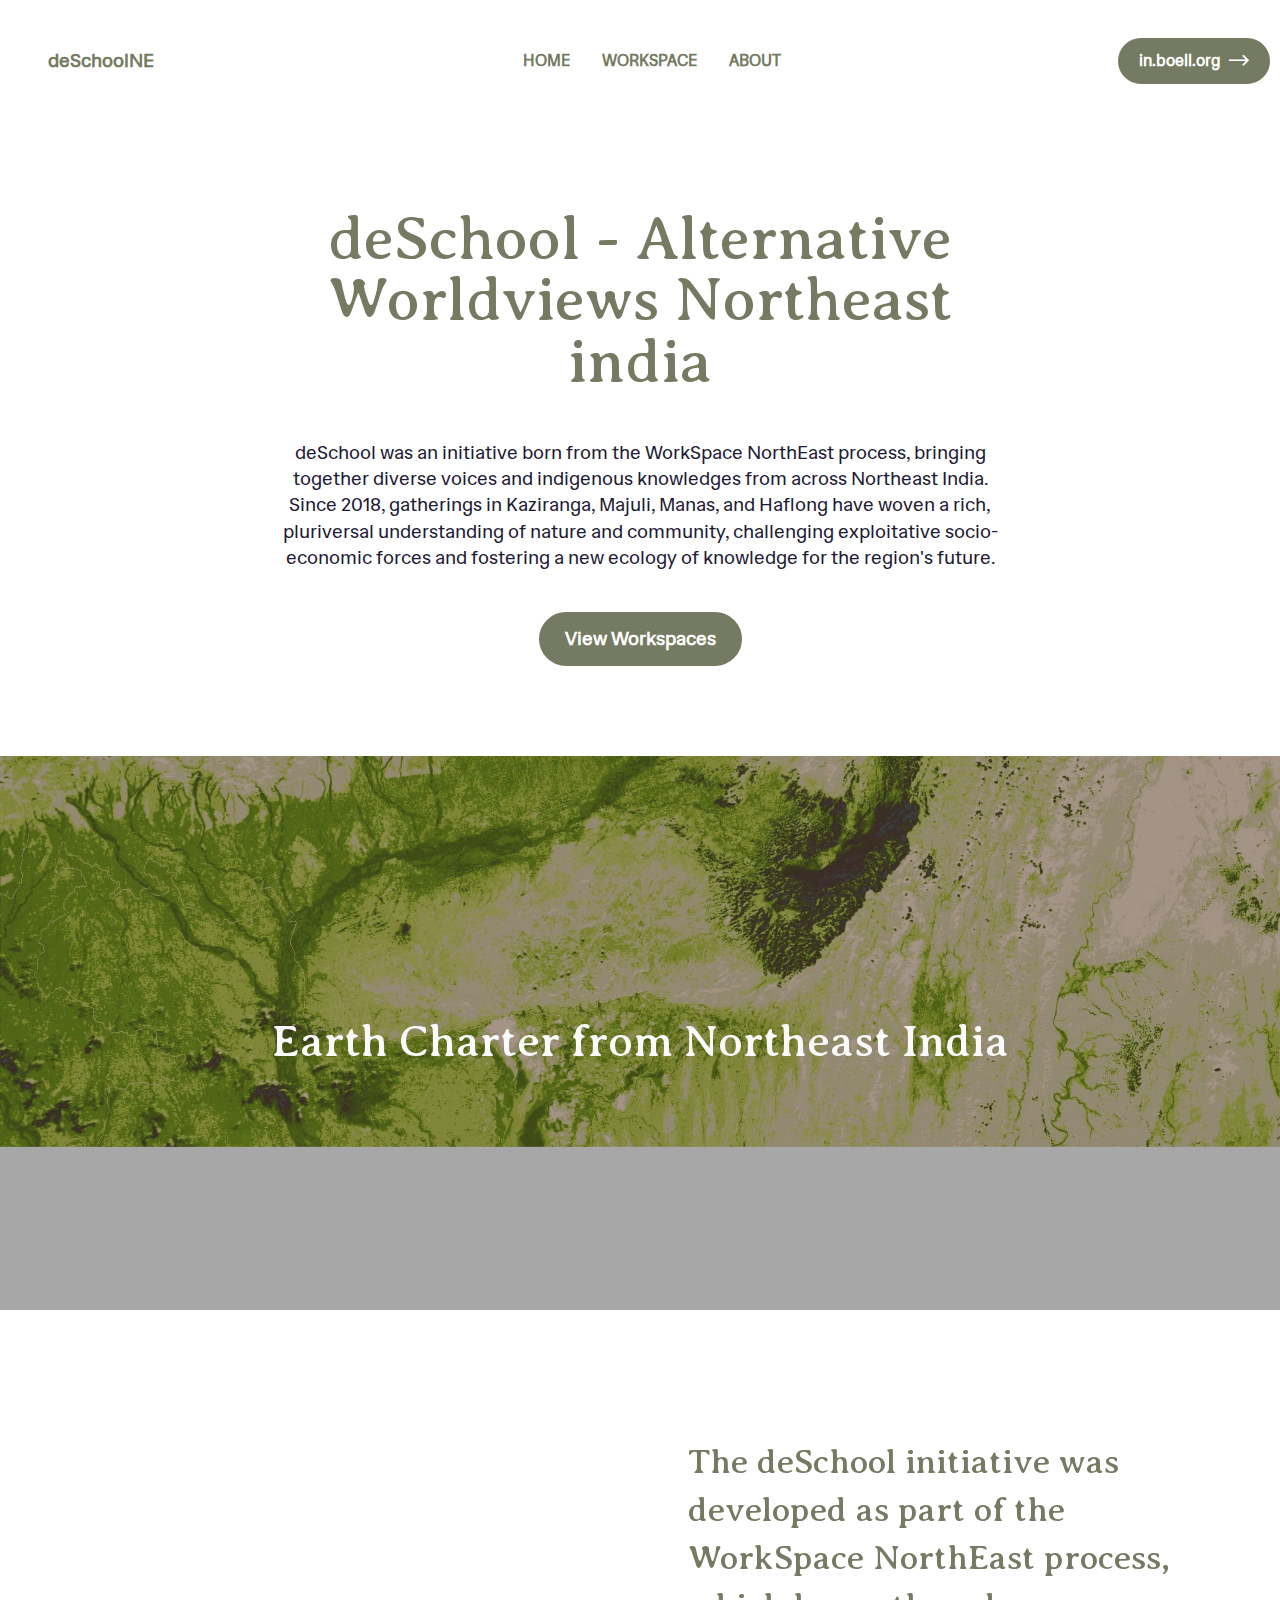
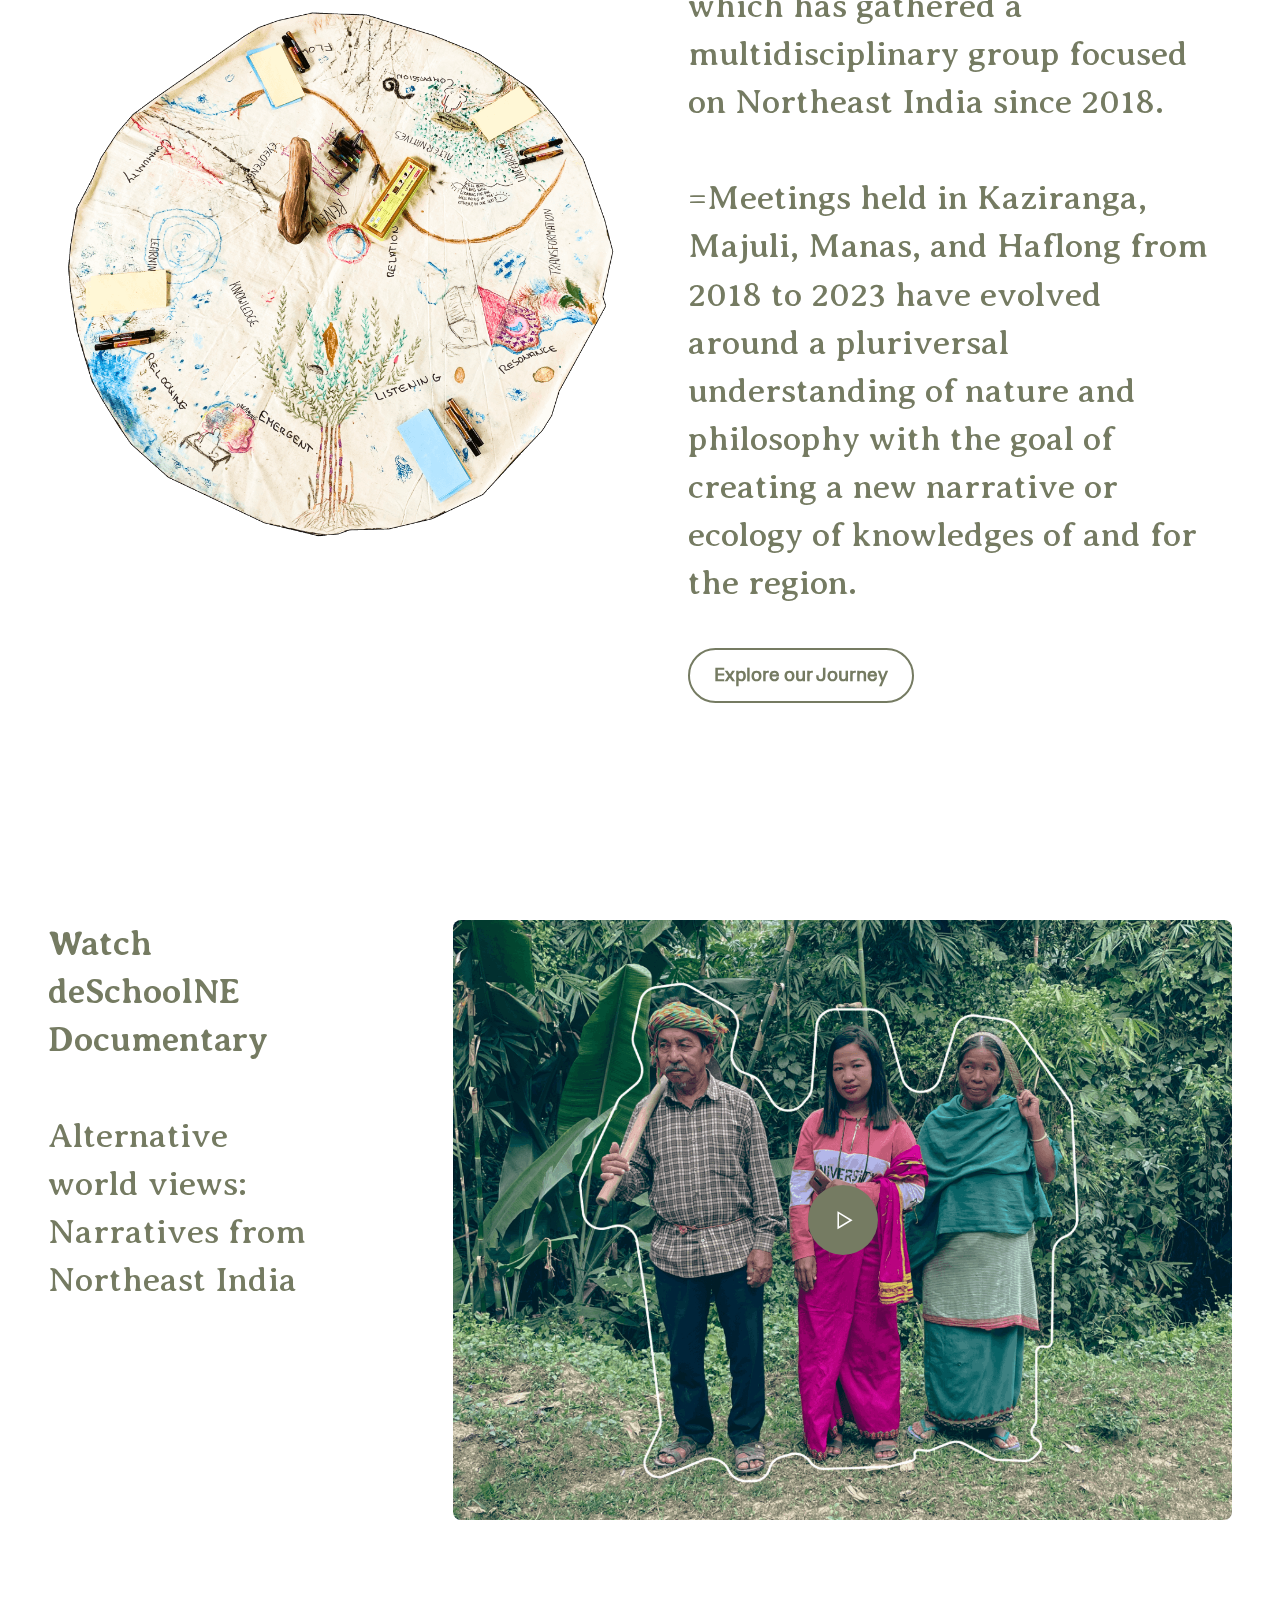
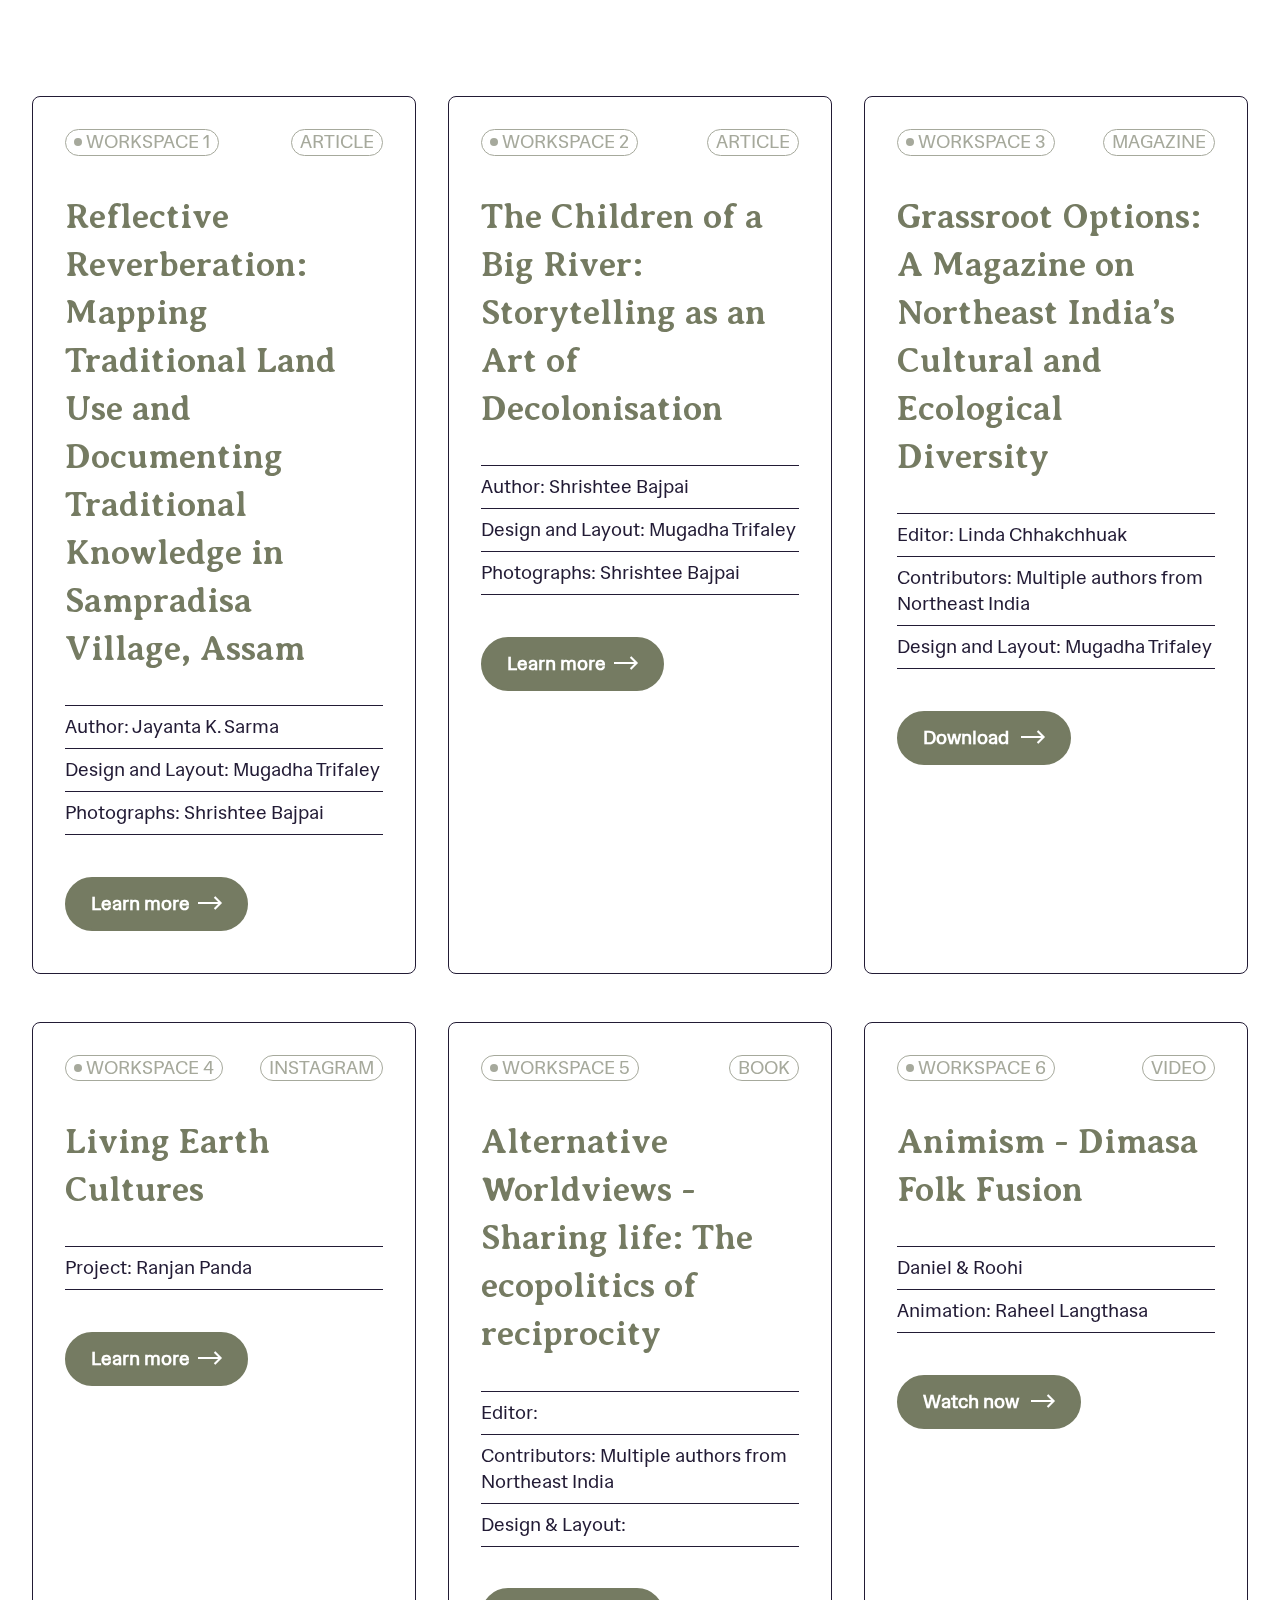
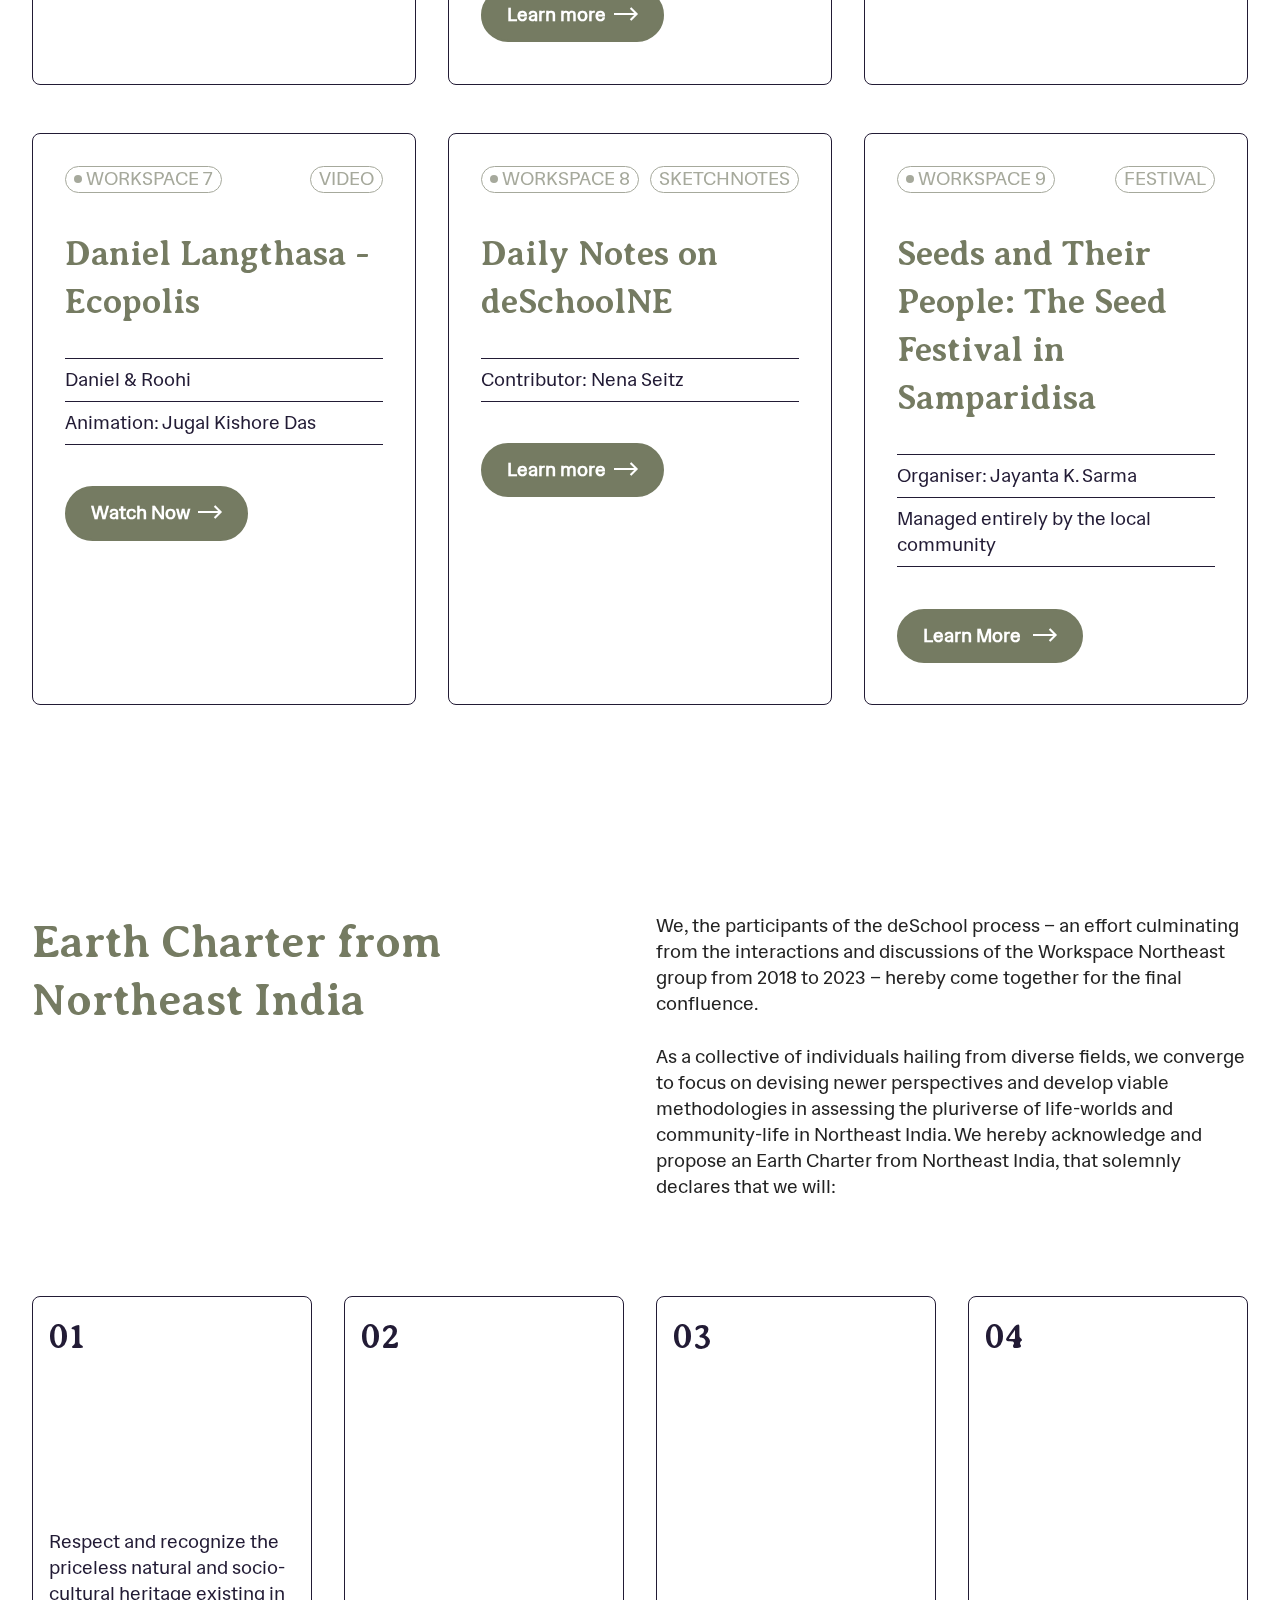
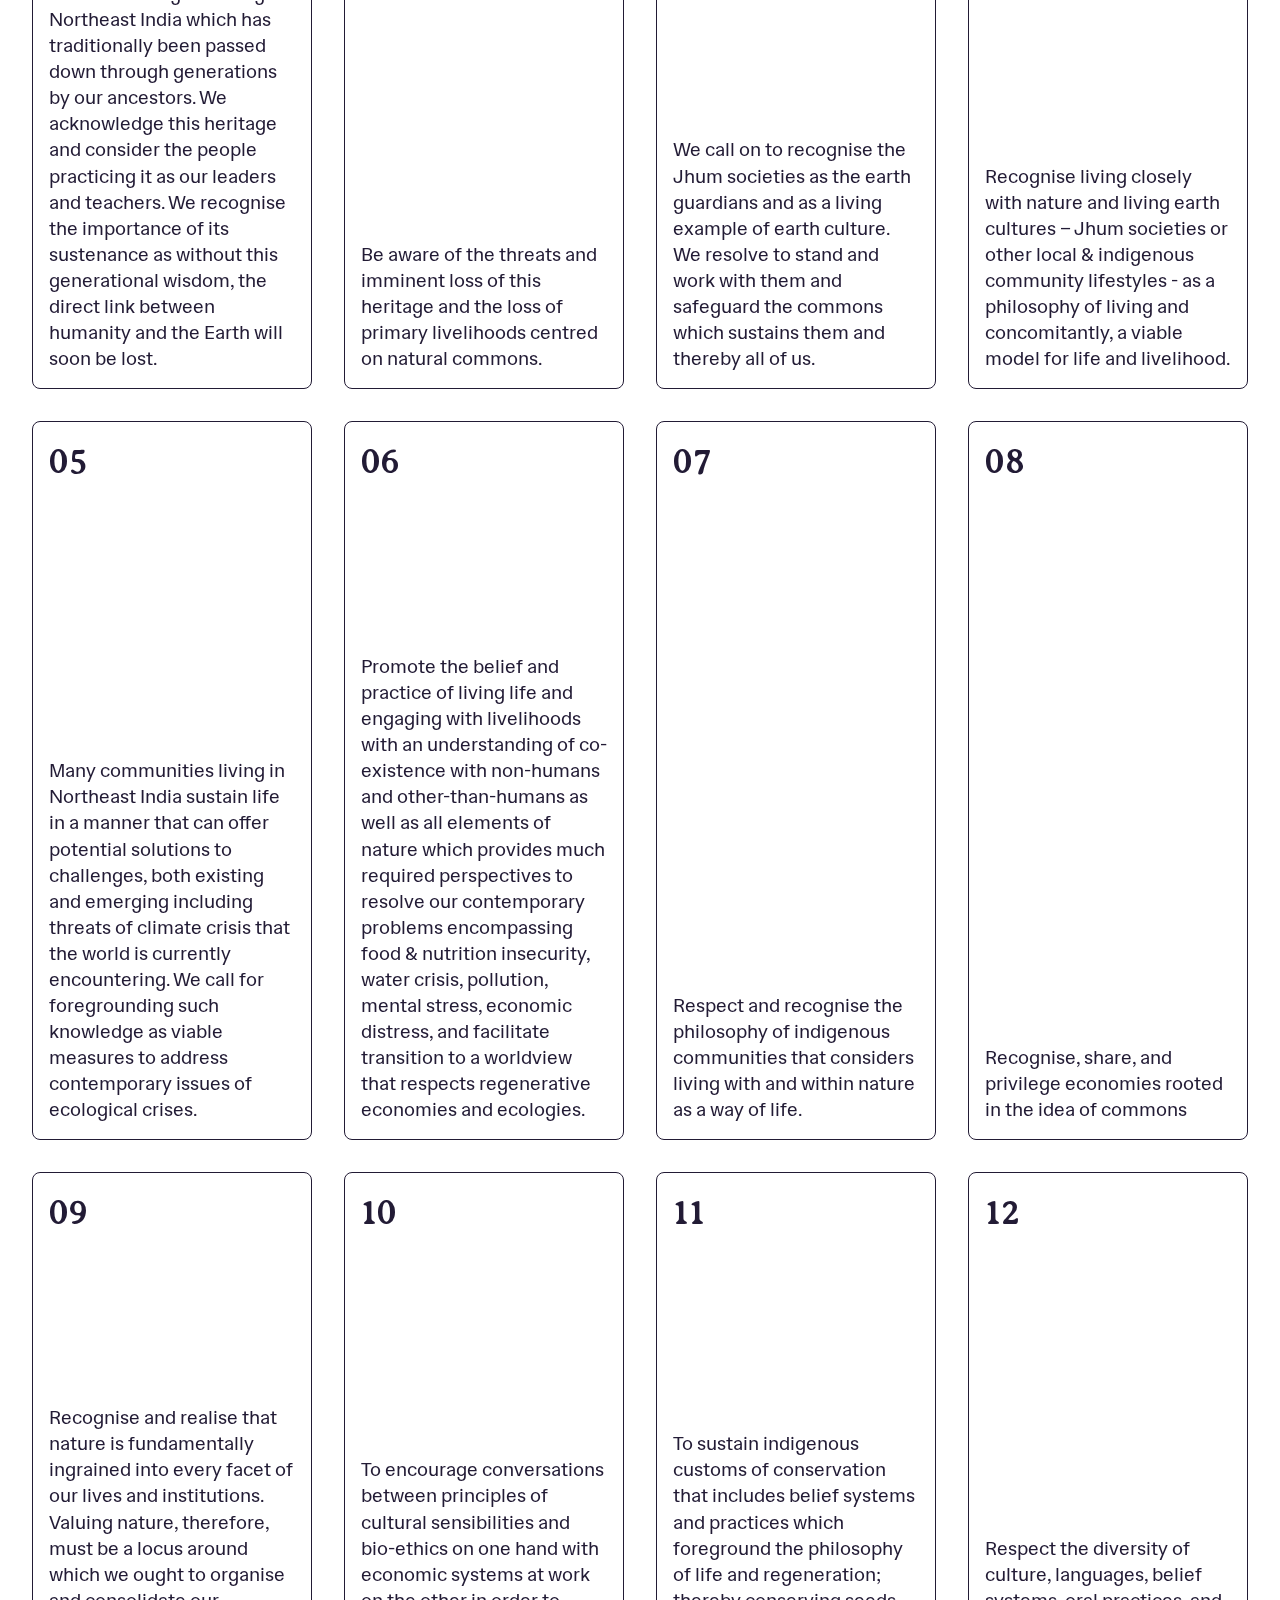
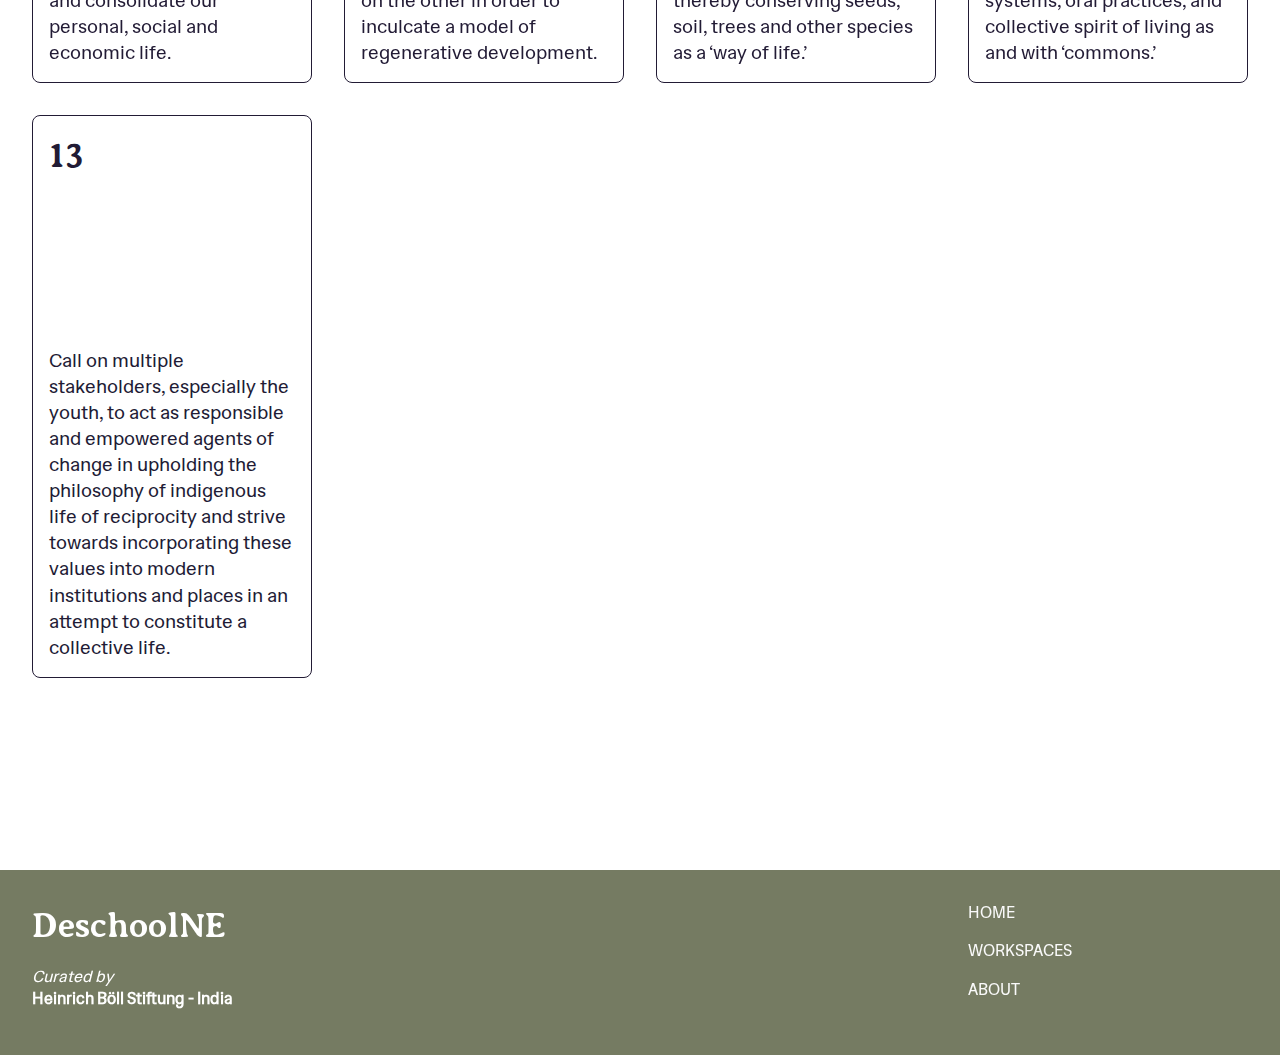
==== commit b4b4cc59: "201024" ====
--- a/index.html
+++ b/index.html
@@ -6,8 +6,8 @@
   <meta http-equiv="X-UA-Compatible" content="IE=edge">
   
   <meta name="viewport" content="width=device-width, initial-scale=1, minimum-scale=1">
-  <link rel="shortcut icon" href="assets/images/logo.png" type="image/x-icon">
-  <meta name="description" content="">
+  <link rel="shortcut icon" href="assets/images/group-1686556507-128x103.png" type="image/x-icon">
+  <meta name="description" content="deSchool was an initiative born from the WorkSpace NorthEast process, bringing together diverse voices and indigenous knowledges from across Northeast India. Since 2018, gatherings in Kaziranga, Majuli, Manas, and Haflong have woven a rich, pluriversal understanding of nature and community, challenging exploitative socio-economic forces and fostering a new ecology of knowledge for the region's future.">
   
   
   <title>Home</title>
@@ -23,7 +23,7 @@
   <noscript><link rel="stylesheet" href="https://fonts.googleapis.com/css?family=Averia+Serif+Libre:300,300i,400,400i,700,700i&display=swap"></noscript>
   <link rel="preload" href="https://fonts.googleapis.com/css?family=Hedvig+Letters+Sans:400&display=swap" as="style" onload="this.onload=null;this.rel='stylesheet'">
   <noscript><link rel="stylesheet" href="https://fonts.googleapis.com/css?family=Hedvig+Letters+Sans:400&display=swap"></noscript>
-  <link rel="preload" as="style" href="assets/mobirise/css/mbr-additional.css?v=GJkOBJ"><link rel="stylesheet" href="assets/mobirise/css/mbr-additional.css?v=GJkOBJ" type="text/css">
+  <link rel="preload" as="style" href="assets/mobirise/css/mbr-additional.css?v=4ChIZw"><link rel="stylesheet" href="assets/mobirise/css/mbr-additional.css?v=4ChIZw" type="text/css">
 
   
   
@@ -77,8 +77,7 @@
 					deSchool was an initiative born from the WorkSpace NorthEast process, bringing together diverse voices and indigenous knowledges from across Northeast India. Since 2018, gatherings in Kaziranga, Majuli, Manas, and Haflong have woven a rich, pluriversal understanding of nature and community, challenging exploitative socio-economic forces and fostering a new ecology of knowledge for the region's future.
 				</p>
 				<div class="mbr-section-btn"><a class="btn btn-success display-7" href="index.html#pricing2-k">
-						View Our Projects
-					</a></div>
+						View Workspaces</a></div>
 			</div>
 		</div>
 	</div>
@@ -86,12 +85,12 @@
 
 <section data-bs-version="5.1" class="header16 cid-unMHe0nehP mbr-parallax-background" id="header17-23">
   
-  
+  <div class="mbr-overlay" style="opacity: 0.4; background-color: rgb(35, 35, 35);"></div>
   <div class="container-fluid">
     <div class="row">
       <div class="content-wrap col-12 col-md-10">
-        <h1 class="mbr-section-title mbr-fonts-style mbr-white mb-4 display-1"><a href="index.html#content10-l" class="text-primary">Earth Charter</a></h1>
         
+        <h2 class="mbr-section-subtitle mbr-fonts-style mbr-white mb-4 display-2"><a href="index.html#content10-l" class="text-white">Earth Charter from Northeast India</a></h2>
         
         
       </div>
@@ -254,20 +253,18 @@
         <div class="card-wrapper item-wrapper align-left">
           <div class="card-company-row">
             <h4 class="card-company-name tag1 mbr-fonts-style display-7">Workspace 4</h4>
-            <h4 class="card-company-name mbr-fonts-style display-7">Article</h4>
-          </div>
-
-          <div class="content">
-            <h1 class="mbr-section-title mbr-fonts-style mb-4 display-5"><strong>Reflective Reverberation: Mapping Traditional Land Use and Documenting Traditional Knowledge in Sampradisa Village, Assam</strong></h1>
-            <ul class="mbr-text align-left mbr-fonts-style mb-4 display-7">
-              <li>Author: Jayanta K. Sarma</li>
-              <li>Design and Layout: Mugadha Trifaley</li>
-              <li>Photographs: Shrishtee Bajpai</li>
-            </ul>
-
-          </div>
-
-          <div class="mbr-section-btn"><a class="btn btn-success display-7" href="https://drive.google.com/file/d/1kVG7v3CB7sS0xDzEALydKrjZNxrkg6VD/view" target="_blank"><span class="mobi-mbri mobi-mbri-right mbr-iconfont mbr-iconfont-btn"></span>
+            <h4 class="card-company-name mbr-fonts-style display-7">Instagram</h4>
+          </div>
+
+          <div class="content">
+            <h1 class="mbr-section-title mbr-fonts-style mb-4 display-5"><strong>Living Earth Cultures</strong></h1>
+            <ul class="mbr-text align-left mbr-fonts-style mb-4 display-7">
+              <li>Project: Ranjan Panda</li>
+            </ul>
+
+          </div>
+
+          <div class="mbr-section-btn"><a class="btn btn-success display-7" href="https://www.instagram.com/living.earth.cultures/" target="_blank"><span class="mobi-mbri mobi-mbri-right mbr-iconfont mbr-iconfont-btn"></span>
               Learn more
             </a></div>
 
@@ -278,18 +275,18 @@
         <div class="card-wrapper item-wrapper align-left">
           <div class="card-company-row">
             <h4 class="card-company-name tag1 mbr-fonts-style display-7">Workspace 5</h4>
-            <h4 class="card-company-name mbr-fonts-style display-7">Article</h4>
-          </div>
-
-          <div class="content">
-            <h1 class="mbr-section-title mbr-fonts-style mb-4 display-5"><strong>The Children of a Big River: Storytelling as an Art of Decolonisation</strong></h1>
-            <ul class="mbr-text align-left mbr-fonts-style mb-4 display-7">
-              <li>Author: Shrishtee Bajpai</li><li>Design and Layout: Mugadha Trifaley</li><li>Photographs: Shrishtee Bajpai</li>
-            </ul>
-
-          </div>
-
-          <div class="mbr-section-btn"><a class="btn btn-success display-7" href="https://drive.google.com/file/d/1Fsxx9AhNiNLnf9tfMDPmqE2VS4aK7vPu/view"><span class="mobi-mbri mobi-mbri-right mbr-iconfont mbr-iconfont-btn"></span>
+            <h4 class="card-company-name mbr-fonts-style display-7">Book</h4>
+          </div>
+
+          <div class="content">
+            <h1 class="mbr-section-title mbr-fonts-style mb-4 display-5"><strong>Alternative Worldviews - Sharing life: The ecopolitics of reciprocity</strong></h1>
+            <ul class="mbr-text align-left mbr-fonts-style mb-4 display-7">
+              <li>Editor:&nbsp;</li><li>Contributors: Multiple authors from Northeast India</li><li>Design &amp; Layout:</li>
+            </ul>
+
+          </div>
+
+          <div class="mbr-section-btn"><a class="btn btn-success display-7" href="https://in.boell.org/en/2020/12/24/sharing-life-ecopolitics-reciprocity" target="_blank"><span class="mobi-mbri mobi-mbri-right mbr-iconfont mbr-iconfont-btn"></span>
               Learn more
             </a></div>
 
@@ -300,18 +297,18 @@
         <div class="card-wrapper item-wrapper align-left">
           <div class="card-company-row">
             <h4 class="card-company-name tag1 mbr-fonts-style display-7">Workspace 6</h4>
-            <h4 class="card-company-name mbr-fonts-style display-7">MAgazine</h4>
-          </div>
-
-          <div class="content">
-            <h1 class="mbr-section-title mbr-fonts-style mb-4 display-5"><strong>Grassroot Options: A Magazine on Northeast India’s Cultural and Ecological Diversity</strong></h1>
-            <ul class="mbr-text align-left mbr-fonts-style mb-4 display-7">
-              <li>Editor: Linda Chhakchhuak</li><li>Contributors: Multiple authors from Northeast India</li><li>Design and Layout: Mugadha Trifaley</li>
-            </ul>
-
-          </div>
-
-          <div class="mbr-section-btn"><a class="btn btn-success display-7" href="https://drive.google.com/file/d/1vwXZgi-JRTO7atB_PaOW2-6GdLDKNCQa/view"><span class="mobi-mbri mobi-mbri-right mbr-iconfont mbr-iconfont-btn"></span>Download&nbsp;</a></div>
+            <h4 class="card-company-name mbr-fonts-style display-7">Video</h4>
+          </div>
+
+          <div class="content">
+            <h1 class="mbr-section-title mbr-fonts-style mb-4 display-5"><strong>Animism - Dimasa Folk Fusion</strong><br></h1>
+            <ul class="mbr-text align-left mbr-fonts-style mb-4 display-7">
+              <li>Daniel &amp; Roohi</li><li>Animation: Raheel Langthasa&nbsp;</li>
+            </ul>
+
+          </div>
+
+          <div class="mbr-section-btn"><a class="btn btn-success display-7" href="https://www.youtube.com/watch?v=St7-eOj27Fw" target="_blank"><span class="mobi-mbri mobi-mbri-right mbr-iconfont mbr-iconfont-btn"></span>Watch now&nbsp;</a></div>
 
 
         </div>
@@ -332,21 +329,40 @@
       <div class="item features-without-image col-12 col-md-12 col-lg-4">
         <div class="card-wrapper item-wrapper align-left">
           <div class="card-company-row">
-            <h4 class="card-company-name tag1 mbr-fonts-style display-7">Workspace 1</h4>
-            <h4 class="card-company-name mbr-fonts-style display-7">Article</h4>
-          </div>
-
-          <div class="content">
-            <h1 class="mbr-section-title mbr-fonts-style mb-4 display-5"><strong>Reflective Reverberation: Mapping Traditional Land Use and Documenting Traditional Knowledge in Sampradisa Village, Assam</strong></h1>
-            <ul class="mbr-text align-left mbr-fonts-style mb-4 display-7">
-              <li>Author: Jayanta K. Sarma</li>
-              <li>Design and Layout: Mugadha Trifaley</li>
-              <li>Photographs: Shrishtee Bajpai</li>
-            </ul>
-
-          </div>
-
-          <div class="mbr-section-btn"><a class="btn btn-success display-7" href="https://drive.google.com/file/d/1kVG7v3CB7sS0xDzEALydKrjZNxrkg6VD/view" target="_blank"><span class="mobi-mbri mobi-mbri-right mbr-iconfont mbr-iconfont-btn"></span>
+            <h4 class="card-company-name tag1 mbr-fonts-style display-7">Workspace 7</h4>
+            <h4 class="card-company-name mbr-fonts-style display-7">Video</h4>
+          </div>
+
+          <div class="content">
+            <h1 class="mbr-section-title mbr-fonts-style mb-4 display-5"><strong>Daniel Langthasa - Ecopolis</strong></h1>
+            <ul class="mbr-text align-left mbr-fonts-style mb-4 display-7">
+              <li>Daniel &amp; Roohi</li><li>Animation: Jugal Kishore Das</li>
+            </ul>
+
+          </div>
+
+          <div class="mbr-section-btn"><a class="btn btn-success display-7" href="https://www.youtube.com/watch?v=1QUuwKBTCxY" target="_blank"><span class="mobi-mbri mobi-mbri-right mbr-iconfont mbr-iconfont-btn"></span>
+              Watch Now</a></div>
+
+
+        </div>
+      </div>
+      <div class="item features-without-image col-12 col-md-12 col-lg-4">
+        <div class="card-wrapper item-wrapper align-left">
+          <div class="card-company-row">
+            <h4 class="card-company-name tag1 mbr-fonts-style display-7">Workspace 8</h4>
+            <h4 class="card-company-name mbr-fonts-style display-7">Sketchnotes</h4>
+          </div>
+
+          <div class="content">
+            <h1 class="mbr-section-title mbr-fonts-style mb-4 display-5"><strong>Daily Notes on deSchoolNE&nbsp;</strong></h1>
+            <ul class="mbr-text align-left mbr-fonts-style mb-4 display-7">
+              <li>Contributor: Nena Seitz</li>
+            </ul>
+
+          </div>
+
+          <div class="mbr-section-btn"><a class="btn btn-success display-7" href="dailynotesondeschoolne.html#header2-2i"><span class="mobi-mbri mobi-mbri-right mbr-iconfont mbr-iconfont-btn"></span>
               Learn more
             </a></div>
 
@@ -356,41 +372,19 @@
       <div class="item features-without-image col-12 col-md-12 col-lg-4">
         <div class="card-wrapper item-wrapper align-left">
           <div class="card-company-row">
-            <h4 class="card-company-name tag1 mbr-fonts-style display-7">Workspace 2</h4>
-            <h4 class="card-company-name mbr-fonts-style display-7">Article</h4>
-          </div>
-
-          <div class="content">
-            <h1 class="mbr-section-title mbr-fonts-style mb-4 display-5"><strong>The Children of a Big River: Storytelling as an Art of Decolonisation</strong></h1>
-            <ul class="mbr-text align-left mbr-fonts-style mb-4 display-7">
-              <li>Author: Shrishtee Bajpai</li><li>Design and Layout: Mugadha Trifaley</li><li>Photographs: Shrishtee Bajpai</li>
-            </ul>
-
-          </div>
-
-          <div class="mbr-section-btn"><a class="btn btn-success display-7" href="https://drive.google.com/file/d/1Fsxx9AhNiNLnf9tfMDPmqE2VS4aK7vPu/view"><span class="mobi-mbri mobi-mbri-right mbr-iconfont mbr-iconfont-btn"></span>
-              Learn more
-            </a></div>
-
-
-        </div>
-      </div>
-      <div class="item features-without-image col-12 col-md-12 col-lg-4">
-        <div class="card-wrapper item-wrapper align-left">
-          <div class="card-company-row">
-            <h4 class="card-company-name tag1 mbr-fonts-style display-7">Workspace 3</h4>
-            <h4 class="card-company-name mbr-fonts-style display-7">MAgazine</h4>
-          </div>
-
-          <div class="content">
-            <h1 class="mbr-section-title mbr-fonts-style mb-4 display-5"><strong>Grassroot Options: A Magazine on Northeast India’s Cultural and Ecological Diversity</strong></h1>
-            <ul class="mbr-text align-left mbr-fonts-style mb-4 display-7">
-              <li>Editor: Linda Chhakchhuak</li><li>Contributors: Multiple authors from Northeast India</li><li>Design and Layout: Mugadha Trifaley</li>
-            </ul>
-
-          </div>
-
-          <div class="mbr-section-btn"><a class="btn btn-success display-7" href="https://drive.google.com/file/d/1vwXZgi-JRTO7atB_PaOW2-6GdLDKNCQa/view"><span class="mobi-mbri mobi-mbri-right mbr-iconfont mbr-iconfont-btn"></span>Download&nbsp;</a></div>
+            <h4 class="card-company-name tag1 mbr-fonts-style display-7">Workspace 9</h4>
+            <h4 class="card-company-name mbr-fonts-style display-7">Festival</h4>
+          </div>
+
+          <div class="content">
+            <h1 class="mbr-section-title mbr-fonts-style mb-4 display-5"><strong>Seeds and Their People: The Seed Festival in Samparidisa</strong></h1>
+            <ul class="mbr-text align-left mbr-fonts-style mb-4 display-7">
+              <li>Organiser: Jayanta K. Sarma</li><li>Managed entirely by the local community</li>
+            </ul>
+
+          </div>
+
+          <div class="mbr-section-btn"><a class="btn btn-success display-7" href="seedsandtheirpeople.html#header2-2q"><span class="mobi-mbri mobi-mbri-right mbr-iconfont mbr-iconfont-btn"></span>Learn More&nbsp;</a></div>
 
 
         </div>
@@ -689,7 +683,7 @@
 				<div class="list-wrapper">
 					
 					<ul class="list mbr-fonts-style display-4">
-						<li class="item-wrap"><a href="index.html" class="text-white">HOME</a> </li><li class="item-wrap">       <a href="index.html#pricing2-k" class="text-white">PROJECTS</a> </li><li class="item-wrap">     <a href="about.html" class="text-white">ABOUT </a></li><li class="item-wrap"><br></li>
+						<li class="item-wrap"><a href="index.html" class="text-white">HOME</a> </li><li class="item-wrap"><a href="index.html#pricing2-k" class="text-white">WORKSPACES</a> </li><li class="item-wrap">     <a href="about.html" class="text-white">ABOUT </a></li><li class="item-wrap"><br></li>
 					</ul>
 				</div>
 			</div>
--- a/assets/mobirise/css/mbr-additional.css
+++ b/assets/mobirise/css/mbr-additional.css
@@ -1421,13 +1421,13 @@
 }
 .cid-unMHe0nehP {
   display: flex;
-  padding-top: 24rem;
+  padding-top: 15rem;
   padding-bottom: 12rem;
   background-image: url("../../../assets/images/parallel-chance-1-1920x1080.jpg");
 }
 .cid-unMHe0nehP .mbr-overlay {
-  background-color: #000000;
-  opacity: 0.5;
+  background-color: #232323;
+  opacity: 0.4;
 }
 @media (min-width: 768px) {
   .cid-unMHe0nehP {
@@ -5772,3 +5772,2305 @@
 .cid-unMEnRTr0z .list {
   color: #ffffff;
 }
+.cid-ugI9fFGGGp {
+  z-index: 1000;
+  width: 100%;
+  position: relative;
+}
+.cid-ugI9fFGGGp .dropdown-item:before {
+  font-family: Moririse2 !important;
+  content: "\e966";
+  display: inline-block;
+  width: 0;
+  position: absolute;
+  left: 1rem;
+  top: 0.5rem;
+  margin-right: 0.5rem;
+  line-height: 1;
+  font-size: inherit;
+  vertical-align: middle;
+  text-align: center;
+  overflow: hidden;
+  transform: scale(0, 1);
+  transition: all 0.25s ease-in-out;
+}
+@media (max-width: 767px) {
+  .cid-ugI9fFGGGp .navbar-toggler {
+    transform: scale(0.8);
+  }
+}
+.cid-ugI9fFGGGp .navbar-brand {
+  flex-shrink: 0;
+  align-items: center;
+  margin-right: 0;
+  padding: 10px 0;
+  transition: all 0.3s;
+  word-break: break-word;
+  z-index: 1;
+}
+.cid-ugI9fFGGGp .navbar-brand img {
+  max-width: 100%;
+  max-height: 100%;
+}
+.cid-ugI9fFGGGp .navbar-brand .navbar-caption {
+  line-height: inherit !important;
+}
+.cid-ugI9fFGGGp .navbar-brand .navbar-logo a {
+  outline: none;
+}
+.cid-ugI9fFGGGp .navbar-nav {
+  margin: auto;
+  margin-left: 0;
+  margin-left: auto;
+}
+.cid-ugI9fFGGGp .navbar-nav .nav-item {
+  padding: 0 !important;
+  transition: 0.3s all !important;
+}
+.cid-ugI9fFGGGp .navbar-nav .nav-item .nav-link {
+  padding: 16px !important;
+  margin: 0 !important;
+  font-weight: 600;
+  border-radius: 1rem !important;
+  transition: 0.3s all !important;
+}
+.cid-ugI9fFGGGp .navbar-nav .open .nav-link::after {
+  transform: rotate(180deg);
+}
+@media (min-width: 992px) {
+  .cid-ugI9fFGGGp .navbar-nav .open .nav-link::before {
+    content: "";
+    width: 100%;
+    height: 20px;
+    top: 100%;
+    background: transparent;
+    position: absolute;
+  }
+}
+.cid-ugI9fFGGGp .navbar-nav .dropdown-item {
+  padding: 12px !important;
+  border-radius: 0.5rem !important;
+  margin: 0 8px !important;
+  transition: 0.3s all !important;
+}
+.cid-ugI9fFGGGp .navbar-nav .dropdown-item:hover {
+  background-color: rgba(27, 31, 10, 0.06);
+}
+@media (min-width: 992px) {
+  .cid-ugI9fFGGGp .navbar-nav {
+    padding-left: 1.5rem;
+  }
+}
+.cid-ugI9fFGGGp .nav-link {
+  width: fit-content;
+  position: relative;
+}
+.cid-ugI9fFGGGp .navbar-logo {
+  margin: 0 !important;
+}
+@media (max-width: 767px) {
+  .cid-ugI9fFGGGp .navbar-logo {
+    padding-left: 0;
+  }
+}
+.cid-ugI9fFGGGp .navbar-caption {
+  padding-left: 1rem;
+  padding-right: 0.5rem;
+}
+@media (min-width: 767px) {
+  .cid-ugI9fFGGGp .navbar-caption {
+    padding-left: 2rem;
+  }
+}
+@media (max-width: 767px) {
+  .cid-ugI9fFGGGp .nav-dropdown {
+    padding-bottom: 0.5rem;
+  }
+}
+.cid-ugI9fFGGGp .nav-dropdown .link.dropdown-toggle::after {
+  margin-left: 0.5rem;
+  margin-top: 0.2rem;
+  transition: 0.3s all;
+}
+.cid-ugI9fFGGGp .container {
+  display: flex;
+  height: 90px;
+  padding: 0.5rem 0.6rem 0.5rem 1rem;
+  flex-wrap: nowrap;
+  background: rgba(255, 255, 255, 0) !important;
+  left: 0;
+  right: 0;
+  -webkit-box-pack: justify;
+  -ms-flex-pack: justify;
+  justify-content: flex-end;
+  -webkit-box-align: center;
+  -webkit-align-items: center;
+  -ms-flex-align: center;
+  align-items: center;
+  border-radius: 100vw;
+  margin-top: 1rem;
+  background-color: #ffffff;
+}
+@media (max-width: 992px) {
+  .cid-ugI9fFGGGp .container {
+    padding-right: 2rem;
+  }
+}
+@media (max-width: 767px) {
+  .cid-ugI9fFGGGp .container {
+    width: 95%;
+    height: 56px !important;
+    padding: 0.5rem;
+    margin-top: 0rem;
+  }
+}
+.cid-ugI9fFGGGp .iconfont-wrapper {
+  font-size: 1.5rem;
+  padding-right: 0.5rem;
+}
+.cid-ugI9fFGGGp .dropdown-menu {
+  flex-wrap: wrap;
+  flex-direction: column;
+  max-width: 100%;
+  padding: 12px 4px !important;
+  border-radius: 1.5rem;
+  transition: 0.3s all !important;
+  min-width: auto;
+  background: #ffffff;
+  background: rgba(255, 255, 255, 0) !important;
+}
+.cid-ugI9fFGGGp .nav-item:focus,
+.cid-ugI9fFGGGp .nav-link:focus {
+  outline: none;
+}
+.cid-ugI9fFGGGp .dropdown .dropdown-menu .dropdown-item {
+  width: auto;
+  transition: all 0.25s ease-in-out;
+}
+.cid-ugI9fFGGGp .dropdown .dropdown-menu .dropdown-item::after {
+  right: 0.5rem;
+}
+.cid-ugI9fFGGGp .dropdown .dropdown-menu .dropdown-item .mbr-iconfont {
+  margin-right: 0.5rem;
+  vertical-align: sub;
+}
+.cid-ugI9fFGGGp .dropdown .dropdown-menu .dropdown-item .mbr-iconfont:before {
+  display: inline-block;
+  transform: scale(1, 1);
+  transition: all 0.25s ease-in-out;
+}
+.cid-ugI9fFGGGp .collapsed .dropdown-menu .dropdown-item:before {
+  display: none;
+}
+.cid-ugI9fFGGGp .collapsed .dropdown .dropdown-menu .dropdown-item {
+  padding: 0.235em 1.5em 0.235em 1.5em !important;
+  transition: none;
+  margin: 0 !important;
+}
+.cid-ugI9fFGGGp .navbar {
+  min-height: 90px;
+  transition: all 0.3s;
+  border-bottom: 1px solid transparent;
+  background: transparent !important;
+  padding: 0 !important;
+  border: none !important;
+  box-shadow: none !important;
+  border-radius: 0 !important;
+}
+.cid-ugI9fFGGGp .navbar.opened {
+  transition: all 0.3s;
+}
+.cid-ugI9fFGGGp .navbar .dropdown-item {
+  padding: 0.5rem 1.8rem;
+}
+.cid-ugI9fFGGGp .navbar .navbar-logo img {
+  width: auto;
+}
+.cid-ugI9fFGGGp .navbar .navbar-collapse {
+  z-index: 1;
+  justify-content: flex-end;
+}
+.cid-ugI9fFGGGp .navbar.collapsed {
+  justify-content: center;
+}
+.cid-ugI9fFGGGp .navbar.collapsed .nav-item .nav-link::before {
+  display: none;
+}
+.cid-ugI9fFGGGp .navbar.collapsed.opened .dropdown-menu {
+  top: 0;
+}
+.cid-ugI9fFGGGp .navbar.collapsed .dropdown-menu .dropdown-submenu {
+  left: 0 !important;
+}
+.cid-ugI9fFGGGp .navbar.collapsed .dropdown-menu .dropdown-item:after {
+  right: auto;
+}
+.cid-ugI9fFGGGp .navbar.collapsed .dropdown-menu .dropdown-toggle[data-toggle="dropdown-submenu"]:after {
+  margin-left: 0.5rem;
+  margin-top: 0.2rem;
+  border-top: 0.35em solid;
+  border-right: 0.35em solid transparent;
+  border-left: 0.35em solid transparent;
+  border-bottom: 0;
+  top: 41%;
+}
+.cid-ugI9fFGGGp .navbar.collapsed ul.navbar-nav li {
+  margin: auto;
+}
+.cid-ugI9fFGGGp .navbar.collapsed .dropdown-menu .dropdown-item {
+  padding: 0.25rem 1.5rem;
+  text-align: center;
+}
+.cid-ugI9fFGGGp .navbar.collapsed .icons-menu {
+  padding-left: 0;
+  padding-right: 0;
+  padding-top: 0.5rem;
+  padding-bottom: 0.5rem;
+}
+@media (max-width: 767px) {
+  .cid-ugI9fFGGGp .navbar {
+    min-height: 72px;
+  }
+  .cid-ugI9fFGGGp .navbar .navbar-logo img {
+    height: 2.5rem !important;
+  }
+}
+@media (max-width: 991px) {
+  .cid-ugI9fFGGGp .navbar .nav-item .nav-link::before {
+    display: none;
+  }
+  .cid-ugI9fFGGGp .navbar.opened .dropdown-menu {
+    top: 0;
+  }
+  .cid-ugI9fFGGGp .navbar .dropdown-menu .dropdown-submenu {
+    left: 0 !important;
+  }
+  .cid-ugI9fFGGGp .navbar .dropdown-menu .dropdown-item:after {
+    right: auto;
+  }
+  .cid-ugI9fFGGGp .navbar .dropdown-menu .dropdown-toggle[data-toggle="dropdown-submenu"]:after {
+    margin-left: 0.5rem;
+    margin-top: 0.2rem;
+    border-top: 0.35em solid;
+    border-right: 0.35em solid transparent;
+    border-left: 0.35em solid transparent;
+    border-bottom: 0;
+    top: 40%;
+  }
+  .cid-ugI9fFGGGp .navbar .dropdown-menu .dropdown-item {
+    padding: 0.25rem 1.5rem !important;
+    text-align: center;
+  }
+  .cid-ugI9fFGGGp .navbar .navbar-brand {
+    flex-shrink: initial;
+    flex-basis: auto;
+    word-break: break-word;
+    padding-right: 10px;
+  }
+  .cid-ugI9fFGGGp .navbar .navbar-toggler {
+    flex-basis: auto;
+  }
+  .cid-ugI9fFGGGp .navbar .icons-menu {
+    padding-left: 0;
+    padding-top: 0.5rem;
+    padding-bottom: 0.5rem;
+  }
+}
+.cid-ugI9fFGGGp .navbar.navbar-short .navbar-logo img {
+  height: 2rem;
+}
+.cid-ugI9fFGGGp .dropdown-item.active,
+.cid-ugI9fFGGGp .dropdown-item:active {
+  background-color: transparent;
+}
+.cid-ugI9fFGGGp .navbar-expand-lg .navbar-nav .nav-link {
+  padding: 0;
+}
+.cid-ugI9fFGGGp .nav-dropdown .link.dropdown-toggle {
+  margin-right: 1.667em;
+}
+.cid-ugI9fFGGGp .nav-dropdown .link.dropdown-toggle[aria-expanded="true"] {
+  margin-right: 0;
+  padding: 0.667em 1.667em;
+}
+.cid-ugI9fFGGGp .navbar.navbar-expand-lg .dropdown .dropdown-menu {
+  background: #ffffff;
+}
+.cid-ugI9fFGGGp .navbar.navbar-expand-lg .dropdown .dropdown-menu .dropdown-submenu {
+  margin: 0;
+  left: 105%;
+  transform: none;
+  top: -12px;
+}
+.cid-ugI9fFGGGp .navbar .dropdown.open > .dropdown-menu {
+  display: flex;
+}
+.cid-ugI9fFGGGp ul.navbar-nav {
+  flex-wrap: wrap;
+}
+.cid-ugI9fFGGGp .navbar-buttons {
+  text-align: center;
+  min-width: 140px;
+}
+@media (max-width: 992px) {
+  .cid-ugI9fFGGGp .navbar-buttons {
+    text-align: left;
+  }
+}
+.cid-ugI9fFGGGp button.navbar-toggler {
+  outline: none;
+  width: 31px;
+  height: 20px;
+  cursor: pointer;
+  transition: all 0.2s;
+  position: relative;
+  align-self: center;
+}
+.cid-ugI9fFGGGp button.navbar-toggler .hamburger span {
+  position: absolute;
+  right: 0;
+  width: 30px;
+  height: 2px;
+  border-right: 5px;
+  background-color: #000000;
+}
+.cid-ugI9fFGGGp button.navbar-toggler .hamburger span:nth-child(1) {
+  top: 0;
+  transition: all 0.2s;
+}
+.cid-ugI9fFGGGp button.navbar-toggler .hamburger span:nth-child(2) {
+  top: 8px;
+  transition: all 0.15s;
+}
+.cid-ugI9fFGGGp button.navbar-toggler .hamburger span:nth-child(3) {
+  top: 8px;
+  transition: all 0.15s;
+}
+.cid-ugI9fFGGGp button.navbar-toggler .hamburger span:nth-child(4) {
+  top: 16px;
+  transition: all 0.2s;
+}
+.cid-ugI9fFGGGp nav.opened .hamburger span:nth-child(1) {
+  top: 8px;
+  width: 0;
+  opacity: 0;
+  right: 50%;
+  transition: all 0.2s;
+}
+.cid-ugI9fFGGGp nav.opened .hamburger span:nth-child(2) {
+  transform: rotate(45deg);
+  transition: all 0.25s;
+}
+.cid-ugI9fFGGGp nav.opened .hamburger span:nth-child(3) {
+  transform: rotate(-45deg);
+  transition: all 0.25s;
+}
+.cid-ugI9fFGGGp nav.opened .hamburger span:nth-child(4) {
+  top: 8px;
+  width: 0;
+  opacity: 0;
+  right: 50%;
+  transition: all 0.2s;
+}
+.cid-ugI9fFGGGp .navbar-dropdown {
+  padding: 0 1rem;
+}
+.cid-ugI9fFGGGp a.nav-link {
+  display: flex;
+  align-items: center;
+  justify-content: center;
+}
+.cid-ugI9fFGGGp .icons-menu {
+  flex-wrap: nowrap;
+  display: flex;
+  justify-content: center;
+  padding-left: 1rem;
+  padding-right: 1rem;
+  padding-top: 0.3rem;
+  text-align: center;
+}
+@media (max-width: 992px) {
+  .cid-ugI9fFGGGp .icons-menu {
+    justify-content: flex-start;
+    margin-bottom: 0.5rem;
+  }
+}
+@media screen and (-ms-high-contrast: active), (-ms-high-contrast: none) {
+  .cid-ugI9fFGGGp .navbar {
+    height: 70px;
+  }
+  .cid-ugI9fFGGGp .navbar.opened {
+    height: auto;
+  }
+  .cid-ugI9fFGGGp .nav-item .nav-link:hover::before {
+    width: 175%;
+    max-width: calc(100% + 2rem);
+    left: -1rem;
+  }
+}
+.cid-ugI9fFGGGp .navbar .dropdown > .dropdown-menu {
+  display: none;
+  width: max-content;
+  max-width: 500px !important;
+  transform: translateX(-50%);
+  top: calc(100% + 20px);
+  left: 50%;
+}
+.cid-ugI9fFGGGp .navbar .dropdown > .dropdown-menu .dropdown-item {
+  line-height: 1 !important;
+}
+.cid-ugI9fFGGGp .navbar .dropdown > .dropdown-menu .dropdown .dropdown-item {
+  align-items: center;
+  display: flex;
+  height: max-content !important;
+  min-height: max-content !important;
+}
+.cid-ugI9fFGGGp .navbar .dropdown > .dropdown-menu .dropdown .dropdown-item::after {
+  display: inline-block;
+  position: static;
+  margin-left: 0.5rem;
+  margin-top: 0;
+  margin-right: 0;
+  margin-bottom: 0;
+  transition: 0.3s all;
+  transform: rotate(-90deg);
+}
+.cid-ugI9fFGGGp .navbar .dropdown > .dropdown-menu .dropdown.open .dropdown-item::after {
+  transform: rotate(0deg);
+}
+.cid-ugI9fFGGGp .mbr-section-btn {
+  margin: -0.6rem -0.6rem;
+}
+.cid-ugI9fFGGGp .navbar-toggler {
+  margin-left: 12px;
+  margin-right: 8px;
+  order: 1000;
+}
+@media (max-width: 991px) {
+  .cid-ugI9fFGGGp .navbar-brand {
+    margin-right: auto;
+  }
+  .cid-ugI9fFGGGp .navbar-collapse {
+    z-index: -1 !important;
+    position: absolute;
+    top: 110%;
+    left: 0;
+    width: 100%;
+    padding: 1rem;
+    border-radius: 1.5rem;
+    background: #ffffff;
+    opacity: 1;
+    border-color: rgba(255, 255, 255, 0) !important;
+    background: rgba(255, 255, 255, 0) !important;
+    backdrop-filter: blur(8px);
+  }
+  .cid-ugI9fFGGGp .navbar-nav .nav-item .nav-link::after {
+    margin-left: 10px;
+  }
+  .cid-ugI9fFGGGp .navbar-nav .dropdown-item:hover {
+    background-color: rgba(27, 31, 10, 0.06);
+  }
+  .cid-ugI9fFGGGp .navbar .dropdown > .dropdown-menu {
+    max-width: 100% !important;
+    transform: translateX(0);
+    top: 10px;
+    left: 0;
+    padding: 8px !important;
+    border-radius: 1rem;
+    background-color: rgba(27, 31, 10, 0.04) !important;
+  }
+  .cid-ugI9fFGGGp .navbar .dropdown > .dropdown-menu .dropdown-item {
+    padding: 8px !important;
+    line-height: 1 !important;
+    margin-bottom: 4px !important;
+  }
+  .cid-ugI9fFGGGp .navbar .dropdown > .dropdown-menu .dropdown .dropdown-item {
+    align-items: center;
+    display: flex;
+    height: max-content !important;
+    min-height: max-content !important;
+  }
+  .cid-ugI9fFGGGp .navbar .dropdown > .dropdown-menu .dropdown .dropdown-item::after {
+    display: inline-block;
+    position: static;
+    margin-left: 0.5rem;
+    margin-top: 0;
+    margin-right: 0;
+    margin-bottom: 0;
+    transition: 0.3s all;
+    transform: rotate(0deg);
+  }
+  .cid-ugI9fFGGGp .navbar .dropdown > .dropdown-menu .dropdown.open .dropdown-item::after {
+    transform: rotate(180deg);
+  }
+  .cid-ugI9fFGGGp .navbar .dropdown > .dropdown-menu .dropdown-submenu {
+    position: static;
+    width: 100%;
+    max-width: 100% !important;
+    transform: translateX(0) !important;
+    top: 0;
+    left: 0;
+    padding: 8px !important;
+    border-radius: 1rem;
+    background-color: rgba(27, 31, 10, 0.04) !important;
+  }
+  .cid-ugI9fFGGGp .navbar .dropdown.open > .dropdown-menu {
+    display: flex !important;
+    flex-direction: column;
+    align-items: flex-start;
+  }
+}
+@media (max-width: 575px) {
+  .cid-ugI9fFGGGp .navbar-collapse {
+    padding: 1rem;
+  }
+}
+.cid-urKAfZDuN7 {
+  display: flex;
+  padding-top: 3rem;
+  padding-bottom: 3rem;
+  background-color: #ffffff;
+}
+.cid-urKAfZDuN7 .mbr-fallback-image.disabled {
+  display: none;
+}
+@media (max-width: 992px) {
+  .cid-urKAfZDuN7 .display-1 {
+    font-size: 5rem;
+  }
+}
+.cid-urKAfZDuN7 h1 {
+  line-height: 1;
+}
+@media (max-width: 767px) {
+  .cid-urKAfZDuN7 {
+    -webkit-align-items: center;
+    align-items: center;
+  }
+  .cid-urKAfZDuN7 .display-1 {
+    font-size: 2.8rem;
+  }
+  .cid-urKAfZDuN7 .mbr-row {
+    -webkit-justify-content: center;
+    justify-content: center;
+  }
+  .cid-urKAfZDuN7 .content-wrap {
+    width: 100%;
+  }
+}
+.cid-urKAfZDuN7 .mbr-fallback-image {
+  display: block;
+  background-size: cover;
+  background-position: center center;
+  width: 100%;
+  height: 100%;
+  position: absolute;
+  top: 0;
+}
+.cid-urKAfZDuN7 .content-wrap {
+  padding: 5rem 1rem;
+}
+@media (min-width: 992px) {
+  .cid-urKAfZDuN7 .content-wrap {
+    padding: 5rem 3rem;
+  }
+}
+@media (min-width: 768px) {
+  .cid-urKAfZDuN7 {
+    align-items: center;
+  }
+  .cid-urKAfZDuN7 .row {
+    justify-content: center;
+  }
+}
+@media (max-width: 991px) and (min-width: 768px) {
+  .cid-urKAfZDuN7 .content-wrap {
+    min-width: 50%;
+  }
+}
+.cid-urKAfZDuN7 .mbr-section-title {
+  text-align: center;
+  color: #757b62;
+}
+.cid-urKAfZDuN7 .mbr-text,
+.cid-urKAfZDuN7 .mbr-section-btn {
+  text-align: center;
+  color: #221b35;
+}
+.cid-urKB3zTO2t {
+  padding-top: 4rem;
+  padding-bottom: 4rem;
+  background-color: #f7f7f7;
+}
+.cid-urKB3zTO2t .mbr-fallback-image.disabled {
+  display: none;
+}
+.cid-urKB3zTO2t .mbr-fallback-image {
+  display: block;
+  background-size: cover;
+  background-position: center center;
+  width: 100%;
+  height: 100%;
+  position: absolute;
+  top: 0;
+}
+.cid-urKB3zTO2t .row {
+  align-items: flex-end;
+}
+.cid-urKB3zTO2t .row .img-item {
+  display: -webkit-flex;
+  flex-direction: column;
+  justify-content: center;
+  width: 100%;
+}
+.cid-urKB3zTO2t .row .img-item img {
+  width: 100%;
+  object-fit: cover;
+  min-height: 1px;
+}
+.cid-urKB3zTO2t img,
+.cid-urKB3zTO2t .item-img {
+  width: 100%;
+}
+.cid-urKB3zTO2t H5 {
+  color: #291f1e;
+}
+.cid-urKB3zTO2t .mbr-text,
+.cid-urKB3zTO2t .mbr-section-btn {
+  color: #291f1e;
+}
+.cid-urKC32gqZK {
+  padding-top: 4rem;
+  padding-bottom: 4rem;
+  background-color: #ffffff;
+}
+.cid-urKC32gqZK .mbr-fallback-image.disabled {
+  display: none;
+}
+.cid-urKC32gqZK .mbr-fallback-image {
+  display: block;
+  background-size: cover;
+  background-position: center center;
+  width: 100%;
+  height: 100%;
+  position: absolute;
+  top: 0;
+}
+.cid-urKC32gqZK .row {
+  align-items: flex-end;
+}
+.cid-urKC32gqZK .row .img-item {
+  display: -webkit-flex;
+  flex-direction: column;
+  justify-content: center;
+  width: 100%;
+}
+.cid-urKC32gqZK .row .img-item img {
+  width: 100%;
+  object-fit: cover;
+  min-height: 1px;
+}
+.cid-urKC32gqZK img,
+.cid-urKC32gqZK .item-img {
+  width: 100%;
+}
+.cid-urKC32gqZK H5 {
+  color: #291f1e;
+}
+.cid-urKC32gqZK .mbr-text,
+.cid-urKC32gqZK .mbr-section-btn {
+  color: #291f1e;
+}
+.cid-urKDi4R4wU {
+  padding-top: 4rem;
+  padding-bottom: 4rem;
+  background-color: #f7f7f7;
+}
+.cid-urKDi4R4wU .mbr-fallback-image.disabled {
+  display: none;
+}
+.cid-urKDi4R4wU .mbr-fallback-image {
+  display: block;
+  background-size: cover;
+  background-position: center center;
+  width: 100%;
+  height: 100%;
+  position: absolute;
+  top: 0;
+}
+.cid-urKDi4R4wU .row {
+  align-items: flex-end;
+}
+.cid-urKDi4R4wU .row .img-item {
+  display: -webkit-flex;
+  flex-direction: column;
+  justify-content: center;
+  width: 100%;
+}
+.cid-urKDi4R4wU .row .img-item img {
+  width: 100%;
+  object-fit: cover;
+  min-height: 1px;
+}
+.cid-urKDi4R4wU img,
+.cid-urKDi4R4wU .item-img {
+  width: 100%;
+}
+.cid-urKDi4R4wU H5 {
+  color: #291f1e;
+}
+.cid-urKDi4R4wU .mbr-text,
+.cid-urKDi4R4wU .mbr-section-btn {
+  color: #291f1e;
+}
+.cid-urKDHv0lMt {
+  padding-top: 4rem;
+  padding-bottom: 4rem;
+  background-color: #ffffff;
+}
+.cid-urKDHv0lMt .mbr-fallback-image.disabled {
+  display: none;
+}
+.cid-urKDHv0lMt .mbr-fallback-image {
+  display: block;
+  background-size: cover;
+  background-position: center center;
+  width: 100%;
+  height: 100%;
+  position: absolute;
+  top: 0;
+}
+.cid-urKDHv0lMt .row {
+  align-items: flex-end;
+}
+.cid-urKDHv0lMt .row .img-item {
+  display: -webkit-flex;
+  flex-direction: column;
+  justify-content: center;
+  width: 100%;
+}
+.cid-urKDHv0lMt .row .img-item img {
+  width: 100%;
+  object-fit: cover;
+  min-height: 1px;
+}
+.cid-urKDHv0lMt img,
+.cid-urKDHv0lMt .item-img {
+  width: 100%;
+}
+.cid-urKDHv0lMt H5 {
+  color: #291f1e;
+}
+.cid-urKDHv0lMt .mbr-text,
+.cid-urKDHv0lMt .mbr-section-btn {
+  color: #291f1e;
+}
+.cid-urKDXJugoj {
+  padding-top: 4rem;
+  padding-bottom: 4rem;
+  background-color: #f7f7f7;
+}
+.cid-urKDXJugoj .mbr-fallback-image.disabled {
+  display: none;
+}
+.cid-urKDXJugoj .mbr-fallback-image {
+  display: block;
+  background-size: cover;
+  background-position: center center;
+  width: 100%;
+  height: 100%;
+  position: absolute;
+  top: 0;
+}
+.cid-urKDXJugoj .row {
+  align-items: flex-end;
+}
+.cid-urKDXJugoj .row .img-item {
+  display: -webkit-flex;
+  flex-direction: column;
+  justify-content: center;
+  width: 100%;
+}
+.cid-urKDXJugoj .row .img-item img {
+  width: 100%;
+  object-fit: cover;
+  min-height: 1px;
+}
+.cid-urKDXJugoj img,
+.cid-urKDXJugoj .item-img {
+  width: 100%;
+}
+.cid-urKDXJugoj H5 {
+  color: #291f1e;
+}
+.cid-urKDXJugoj .mbr-text,
+.cid-urKDXJugoj .mbr-section-btn {
+  color: #291f1e;
+}
+.cid-urKEjGup3l {
+  padding-top: 4rem;
+  padding-bottom: 4rem;
+  overflow: hidden;
+  background-image: url("../../../assets/images/dsc02328-2000x1333.jpg");
+}
+.cid-urKEjGup3l .mbr-fallback-image.disabled {
+  display: none;
+}
+.cid-urKEjGup3l .mbr-fallback-image {
+  display: block;
+  background-size: cover;
+  background-position: center center;
+  width: 100%;
+  height: 100%;
+  position: absolute;
+  top: 0;
+}
+.cid-urKEjGup3l .container-fluid {
+  padding: 0 30px;
+}
+@media (max-width: 768px) {
+  .cid-urKEjGup3l .container-fluid {
+    padding: 0 20px;
+  }
+}
+.cid-urKEjGup3l .frame-wrapper {
+  outline: 10rem solid #ffffff;
+  border-radius: 20px;
+}
+.cid-urKEjGup3l .content-wrapper {
+  min-height: 800px;
+  border-radius: 20px;
+  position: relative;
+  display: flex;
+  justify-content: center;
+  flex-direction: column;
+  padding: 0 30px;
+}
+@media (max-width: 768px) {
+  .cid-urKEjGup3l .content-wrapper {
+    padding: 0 20px;
+  }
+}
+.cid-urKEjGup3l .content-wrapper img {
+  position: absolute;
+  top: 0;
+  left: 0;
+  width: 100%;
+  height: 100%;
+  border-radius: 20px !important;
+  object-fit: cover;
+}
+.cid-urKEjGup3l .content-wrapper .content-wrap {
+  position: relative;
+  z-index: 1;
+  margin: 200px 0 200px;
+}
+@media (max-width: 992px) {
+  .cid-urKEjGup3l .content-wrapper .content-wrap {
+    margin: 150px 0;
+  }
+}
+@media (max-width: 768px) {
+  .cid-urKEjGup3l .content-wrapper .content-wrap {
+    margin: 46px 0;
+  }
+}
+.cid-urKEjGup3l .content-wrapper .content-wrap .mbr-section-title {
+  margin-bottom: 16px;
+}
+.cid-urKEjGup3l .content-wrapper .content-wrap .text-wrap .mbr-text {
+  display: inline-flex;
+  justify-content: center;
+  width: 40%;
+  margin-bottom: 0;
+}
+@media (max-width: 992px) {
+  .cid-urKEjGup3l .content-wrapper .content-wrap .text-wrap .mbr-text {
+    width: 100%;
+  }
+}
+.cid-urKEjGup3l .content-wrapper .mbr-section-btn {
+  position: relative;
+  z-index: 1;
+  margin-bottom: 64px;
+}
+@media (max-width: 768px) {
+  .cid-urKEjGup3l .content-wrapper .mbr-section-btn {
+    margin-bottom: 46px;
+  }
+}
+.cid-urKEjGup3l .mbr-section-title {
+  color: #ffffff;
+}
+.cid-urKEjGup3l .mbr-text,
+.cid-urKEjGup3l .text-wrap {
+  color: #ffffff;
+  text-align: center;
+}
+.cid-urKEjGup3l .mbr-section-title,
+.cid-urKEjGup3l .mbr-section-btn {
+  text-align: center;
+}
+@media (max-width: 768px) {
+  .cid-urKEjGup3l .content-wrapper {
+    min-height: 400px;
+  }
+}
+.cid-ugI9tLT5LZ {
+  padding-top: 2rem;
+  padding-bottom: 0rem;
+  background-color: #757b62;
+}
+.cid-ugI9tLT5LZ .mbr-fallback-image.disabled {
+  display: none;
+}
+.cid-ugI9tLT5LZ .mbr-fallback-image {
+  display: block;
+  background-size: cover;
+  background-position: center center;
+  width: 100%;
+  height: 100%;
+  position: absolute;
+  top: 0;
+}
+.cid-ugI9tLT5LZ .card {
+  display: flex;
+  flex-direction: column;
+  justify-content: space-between;
+}
+@media (max-width: 992px) {
+  .cid-ugI9tLT5LZ .card {
+    margin-bottom: 40px;
+  }
+}
+.cid-ugI9tLT5LZ .card .content-wrapper .title-wrapper .title-wrap {
+  display: inline-flex;
+  align-items: center;
+  margin-bottom: 16px;
+}
+@media (max-width: 992px) {
+  .cid-ugI9tLT5LZ .card .content-wrapper .title-wrapper .title-wrap {
+    margin-bottom: 40px;
+  }
+}
+.cid-ugI9tLT5LZ .card .content-wrapper .title-wrapper .title-wrap img {
+  width: 32px;
+  height: 32px;
+  object-fit: contain;
+  margin-right: 1rem;
+}
+.cid-ugI9tLT5LZ .card .content-wrapper .title-wrapper .title-wrap .mbr-section-title {
+  margin-bottom: 0;
+}
+.cid-ugI9tLT5LZ .card .content-wrapper .copyright {
+  margin-bottom: 20px;
+}
+@media (max-width: 992px) {
+  .cid-ugI9tLT5LZ .card .content-wrapper .copyright {
+    margin-bottom: 40px;
+  }
+}
+.cid-ugI9tLT5LZ .card .social-wrapper .social-wrap {
+  display: inline-flex;
+  flex-wrap: wrap;
+}
+.cid-ugI9tLT5LZ .card .social-wrapper .social-wrap .mbr-iconfont {
+  font-size: 20px;
+  margin-right: 48px;
+  color: #ffffff;
+}
+.cid-ugI9tLT5LZ img {
+  border-radius: 0 !important;
+}
+.cid-ugI9tLT5LZ .list-wrapper .mbr-card-title {
+  margin-bottom: 16px;
+}
+.cid-ugI9tLT5LZ .list-wrapper .list {
+  margin: 0;
+  padding: 0;
+  list-style-type: none;
+}
+.cid-ugI9tLT5LZ .list-wrapper .list .item-wrap {
+  margin-bottom: 16px;
+}
+@media (max-width: 992px) {
+  .cid-ugI9tLT5LZ .list-wrapper .list {
+    margin-bottom: 40px;
+  }
+}
+.cid-ugI9tLT5LZ .mbr-section-title {
+  color: #ffffff;
+}
+.cid-ugI9tLT5LZ .copyright {
+  color: #ffffff;
+}
+.cid-ugI9tLT5LZ .mbr-card-title {
+  color: #ffffff;
+}
+.cid-ugI9tLT5LZ .list {
+  color: #ffffff;
+}
+.cid-ugI9fFGGGp {
+  z-index: 1000;
+  width: 100%;
+  position: relative;
+}
+.cid-ugI9fFGGGp .dropdown-item:before {
+  font-family: Moririse2 !important;
+  content: "\e966";
+  display: inline-block;
+  width: 0;
+  position: absolute;
+  left: 1rem;
+  top: 0.5rem;
+  margin-right: 0.5rem;
+  line-height: 1;
+  font-size: inherit;
+  vertical-align: middle;
+  text-align: center;
+  overflow: hidden;
+  transform: scale(0, 1);
+  transition: all 0.25s ease-in-out;
+}
+@media (max-width: 767px) {
+  .cid-ugI9fFGGGp .navbar-toggler {
+    transform: scale(0.8);
+  }
+}
+.cid-ugI9fFGGGp .navbar-brand {
+  flex-shrink: 0;
+  align-items: center;
+  margin-right: 0;
+  padding: 10px 0;
+  transition: all 0.3s;
+  word-break: break-word;
+  z-index: 1;
+}
+.cid-ugI9fFGGGp .navbar-brand img {
+  max-width: 100%;
+  max-height: 100%;
+}
+.cid-ugI9fFGGGp .navbar-brand .navbar-caption {
+  line-height: inherit !important;
+}
+.cid-ugI9fFGGGp .navbar-brand .navbar-logo a {
+  outline: none;
+}
+.cid-ugI9fFGGGp .navbar-nav {
+  margin: auto;
+  margin-left: 0;
+  margin-left: auto;
+}
+.cid-ugI9fFGGGp .navbar-nav .nav-item {
+  padding: 0 !important;
+  transition: 0.3s all !important;
+}
+.cid-ugI9fFGGGp .navbar-nav .nav-item .nav-link {
+  padding: 16px !important;
+  margin: 0 !important;
+  font-weight: 600;
+  border-radius: 1rem !important;
+  transition: 0.3s all !important;
+}
+.cid-ugI9fFGGGp .navbar-nav .open .nav-link::after {
+  transform: rotate(180deg);
+}
+@media (min-width: 992px) {
+  .cid-ugI9fFGGGp .navbar-nav .open .nav-link::before {
+    content: "";
+    width: 100%;
+    height: 20px;
+    top: 100%;
+    background: transparent;
+    position: absolute;
+  }
+}
+.cid-ugI9fFGGGp .navbar-nav .dropdown-item {
+  padding: 12px !important;
+  border-radius: 0.5rem !important;
+  margin: 0 8px !important;
+  transition: 0.3s all !important;
+}
+.cid-ugI9fFGGGp .navbar-nav .dropdown-item:hover {
+  background-color: rgba(27, 31, 10, 0.06);
+}
+@media (min-width: 992px) {
+  .cid-ugI9fFGGGp .navbar-nav {
+    padding-left: 1.5rem;
+  }
+}
+.cid-ugI9fFGGGp .nav-link {
+  width: fit-content;
+  position: relative;
+}
+.cid-ugI9fFGGGp .navbar-logo {
+  margin: 0 !important;
+}
+@media (max-width: 767px) {
+  .cid-ugI9fFGGGp .navbar-logo {
+    padding-left: 0;
+  }
+}
+.cid-ugI9fFGGGp .navbar-caption {
+  padding-left: 1rem;
+  padding-right: 0.5rem;
+}
+@media (min-width: 767px) {
+  .cid-ugI9fFGGGp .navbar-caption {
+    padding-left: 2rem;
+  }
+}
+@media (max-width: 767px) {
+  .cid-ugI9fFGGGp .nav-dropdown {
+    padding-bottom: 0.5rem;
+  }
+}
+.cid-ugI9fFGGGp .nav-dropdown .link.dropdown-toggle::after {
+  margin-left: 0.5rem;
+  margin-top: 0.2rem;
+  transition: 0.3s all;
+}
+.cid-ugI9fFGGGp .container {
+  display: flex;
+  height: 90px;
+  padding: 0.5rem 0.6rem 0.5rem 1rem;
+  flex-wrap: nowrap;
+  background: rgba(255, 255, 255, 0) !important;
+  left: 0;
+  right: 0;
+  -webkit-box-pack: justify;
+  -ms-flex-pack: justify;
+  justify-content: flex-end;
+  -webkit-box-align: center;
+  -webkit-align-items: center;
+  -ms-flex-align: center;
+  align-items: center;
+  border-radius: 100vw;
+  margin-top: 1rem;
+  background-color: #ffffff;
+}
+@media (max-width: 992px) {
+  .cid-ugI9fFGGGp .container {
+    padding-right: 2rem;
+  }
+}
+@media (max-width: 767px) {
+  .cid-ugI9fFGGGp .container {
+    width: 95%;
+    height: 56px !important;
+    padding: 0.5rem;
+    margin-top: 0rem;
+  }
+}
+.cid-ugI9fFGGGp .iconfont-wrapper {
+  font-size: 1.5rem;
+  padding-right: 0.5rem;
+}
+.cid-ugI9fFGGGp .dropdown-menu {
+  flex-wrap: wrap;
+  flex-direction: column;
+  max-width: 100%;
+  padding: 12px 4px !important;
+  border-radius: 1.5rem;
+  transition: 0.3s all !important;
+  min-width: auto;
+  background: #ffffff;
+  background: rgba(255, 255, 255, 0) !important;
+}
+.cid-ugI9fFGGGp .nav-item:focus,
+.cid-ugI9fFGGGp .nav-link:focus {
+  outline: none;
+}
+.cid-ugI9fFGGGp .dropdown .dropdown-menu .dropdown-item {
+  width: auto;
+  transition: all 0.25s ease-in-out;
+}
+.cid-ugI9fFGGGp .dropdown .dropdown-menu .dropdown-item::after {
+  right: 0.5rem;
+}
+.cid-ugI9fFGGGp .dropdown .dropdown-menu .dropdown-item .mbr-iconfont {
+  margin-right: 0.5rem;
+  vertical-align: sub;
+}
+.cid-ugI9fFGGGp .dropdown .dropdown-menu .dropdown-item .mbr-iconfont:before {
+  display: inline-block;
+  transform: scale(1, 1);
+  transition: all 0.25s ease-in-out;
+}
+.cid-ugI9fFGGGp .collapsed .dropdown-menu .dropdown-item:before {
+  display: none;
+}
+.cid-ugI9fFGGGp .collapsed .dropdown .dropdown-menu .dropdown-item {
+  padding: 0.235em 1.5em 0.235em 1.5em !important;
+  transition: none;
+  margin: 0 !important;
+}
+.cid-ugI9fFGGGp .navbar {
+  min-height: 90px;
+  transition: all 0.3s;
+  border-bottom: 1px solid transparent;
+  background: transparent !important;
+  padding: 0 !important;
+  border: none !important;
+  box-shadow: none !important;
+  border-radius: 0 !important;
+}
+.cid-ugI9fFGGGp .navbar.opened {
+  transition: all 0.3s;
+}
+.cid-ugI9fFGGGp .navbar .dropdown-item {
+  padding: 0.5rem 1.8rem;
+}
+.cid-ugI9fFGGGp .navbar .navbar-logo img {
+  width: auto;
+}
+.cid-ugI9fFGGGp .navbar .navbar-collapse {
+  z-index: 1;
+  justify-content: flex-end;
+}
+.cid-ugI9fFGGGp .navbar.collapsed {
+  justify-content: center;
+}
+.cid-ugI9fFGGGp .navbar.collapsed .nav-item .nav-link::before {
+  display: none;
+}
+.cid-ugI9fFGGGp .navbar.collapsed.opened .dropdown-menu {
+  top: 0;
+}
+.cid-ugI9fFGGGp .navbar.collapsed .dropdown-menu .dropdown-submenu {
+  left: 0 !important;
+}
+.cid-ugI9fFGGGp .navbar.collapsed .dropdown-menu .dropdown-item:after {
+  right: auto;
+}
+.cid-ugI9fFGGGp .navbar.collapsed .dropdown-menu .dropdown-toggle[data-toggle="dropdown-submenu"]:after {
+  margin-left: 0.5rem;
+  margin-top: 0.2rem;
+  border-top: 0.35em solid;
+  border-right: 0.35em solid transparent;
+  border-left: 0.35em solid transparent;
+  border-bottom: 0;
+  top: 41%;
+}
+.cid-ugI9fFGGGp .navbar.collapsed ul.navbar-nav li {
+  margin: auto;
+}
+.cid-ugI9fFGGGp .navbar.collapsed .dropdown-menu .dropdown-item {
+  padding: 0.25rem 1.5rem;
+  text-align: center;
+}
+.cid-ugI9fFGGGp .navbar.collapsed .icons-menu {
+  padding-left: 0;
+  padding-right: 0;
+  padding-top: 0.5rem;
+  padding-bottom: 0.5rem;
+}
+@media (max-width: 767px) {
+  .cid-ugI9fFGGGp .navbar {
+    min-height: 72px;
+  }
+  .cid-ugI9fFGGGp .navbar .navbar-logo img {
+    height: 2.5rem !important;
+  }
+}
+@media (max-width: 991px) {
+  .cid-ugI9fFGGGp .navbar .nav-item .nav-link::before {
+    display: none;
+  }
+  .cid-ugI9fFGGGp .navbar.opened .dropdown-menu {
+    top: 0;
+  }
+  .cid-ugI9fFGGGp .navbar .dropdown-menu .dropdown-submenu {
+    left: 0 !important;
+  }
+  .cid-ugI9fFGGGp .navbar .dropdown-menu .dropdown-item:after {
+    right: auto;
+  }
+  .cid-ugI9fFGGGp .navbar .dropdown-menu .dropdown-toggle[data-toggle="dropdown-submenu"]:after {
+    margin-left: 0.5rem;
+    margin-top: 0.2rem;
+    border-top: 0.35em solid;
+    border-right: 0.35em solid transparent;
+    border-left: 0.35em solid transparent;
+    border-bottom: 0;
+    top: 40%;
+  }
+  .cid-ugI9fFGGGp .navbar .dropdown-menu .dropdown-item {
+    padding: 0.25rem 1.5rem !important;
+    text-align: center;
+  }
+  .cid-ugI9fFGGGp .navbar .navbar-brand {
+    flex-shrink: initial;
+    flex-basis: auto;
+    word-break: break-word;
+    padding-right: 10px;
+  }
+  .cid-ugI9fFGGGp .navbar .navbar-toggler {
+    flex-basis: auto;
+  }
+  .cid-ugI9fFGGGp .navbar .icons-menu {
+    padding-left: 0;
+    padding-top: 0.5rem;
+    padding-bottom: 0.5rem;
+  }
+}
+.cid-ugI9fFGGGp .navbar.navbar-short .navbar-logo img {
+  height: 2rem;
+}
+.cid-ugI9fFGGGp .dropdown-item.active,
+.cid-ugI9fFGGGp .dropdown-item:active {
+  background-color: transparent;
+}
+.cid-ugI9fFGGGp .navbar-expand-lg .navbar-nav .nav-link {
+  padding: 0;
+}
+.cid-ugI9fFGGGp .nav-dropdown .link.dropdown-toggle {
+  margin-right: 1.667em;
+}
+.cid-ugI9fFGGGp .nav-dropdown .link.dropdown-toggle[aria-expanded="true"] {
+  margin-right: 0;
+  padding: 0.667em 1.667em;
+}
+.cid-ugI9fFGGGp .navbar.navbar-expand-lg .dropdown .dropdown-menu {
+  background: #ffffff;
+}
+.cid-ugI9fFGGGp .navbar.navbar-expand-lg .dropdown .dropdown-menu .dropdown-submenu {
+  margin: 0;
+  left: 105%;
+  transform: none;
+  top: -12px;
+}
+.cid-ugI9fFGGGp .navbar .dropdown.open > .dropdown-menu {
+  display: flex;
+}
+.cid-ugI9fFGGGp ul.navbar-nav {
+  flex-wrap: wrap;
+}
+.cid-ugI9fFGGGp .navbar-buttons {
+  text-align: center;
+  min-width: 140px;
+}
+@media (max-width: 992px) {
+  .cid-ugI9fFGGGp .navbar-buttons {
+    text-align: left;
+  }
+}
+.cid-ugI9fFGGGp button.navbar-toggler {
+  outline: none;
+  width: 31px;
+  height: 20px;
+  cursor: pointer;
+  transition: all 0.2s;
+  position: relative;
+  align-self: center;
+}
+.cid-ugI9fFGGGp button.navbar-toggler .hamburger span {
+  position: absolute;
+  right: 0;
+  width: 30px;
+  height: 2px;
+  border-right: 5px;
+  background-color: #000000;
+}
+.cid-ugI9fFGGGp button.navbar-toggler .hamburger span:nth-child(1) {
+  top: 0;
+  transition: all 0.2s;
+}
+.cid-ugI9fFGGGp button.navbar-toggler .hamburger span:nth-child(2) {
+  top: 8px;
+  transition: all 0.15s;
+}
+.cid-ugI9fFGGGp button.navbar-toggler .hamburger span:nth-child(3) {
+  top: 8px;
+  transition: all 0.15s;
+}
+.cid-ugI9fFGGGp button.navbar-toggler .hamburger span:nth-child(4) {
+  top: 16px;
+  transition: all 0.2s;
+}
+.cid-ugI9fFGGGp nav.opened .hamburger span:nth-child(1) {
+  top: 8px;
+  width: 0;
+  opacity: 0;
+  right: 50%;
+  transition: all 0.2s;
+}
+.cid-ugI9fFGGGp nav.opened .hamburger span:nth-child(2) {
+  transform: rotate(45deg);
+  transition: all 0.25s;
+}
+.cid-ugI9fFGGGp nav.opened .hamburger span:nth-child(3) {
+  transform: rotate(-45deg);
+  transition: all 0.25s;
+}
+.cid-ugI9fFGGGp nav.opened .hamburger span:nth-child(4) {
+  top: 8px;
+  width: 0;
+  opacity: 0;
+  right: 50%;
+  transition: all 0.2s;
+}
+.cid-ugI9fFGGGp .navbar-dropdown {
+  padding: 0 1rem;
+}
+.cid-ugI9fFGGGp a.nav-link {
+  display: flex;
+  align-items: center;
+  justify-content: center;
+}
+.cid-ugI9fFGGGp .icons-menu {
+  flex-wrap: nowrap;
+  display: flex;
+  justify-content: center;
+  padding-left: 1rem;
+  padding-right: 1rem;
+  padding-top: 0.3rem;
+  text-align: center;
+}
+@media (max-width: 992px) {
+  .cid-ugI9fFGGGp .icons-menu {
+    justify-content: flex-start;
+    margin-bottom: 0.5rem;
+  }
+}
+@media screen and (-ms-high-contrast: active), (-ms-high-contrast: none) {
+  .cid-ugI9fFGGGp .navbar {
+    height: 70px;
+  }
+  .cid-ugI9fFGGGp .navbar.opened {
+    height: auto;
+  }
+  .cid-ugI9fFGGGp .nav-item .nav-link:hover::before {
+    width: 175%;
+    max-width: calc(100% + 2rem);
+    left: -1rem;
+  }
+}
+.cid-ugI9fFGGGp .navbar .dropdown > .dropdown-menu {
+  display: none;
+  width: max-content;
+  max-width: 500px !important;
+  transform: translateX(-50%);
+  top: calc(100% + 20px);
+  left: 50%;
+}
+.cid-ugI9fFGGGp .navbar .dropdown > .dropdown-menu .dropdown-item {
+  line-height: 1 !important;
+}
+.cid-ugI9fFGGGp .navbar .dropdown > .dropdown-menu .dropdown .dropdown-item {
+  align-items: center;
+  display: flex;
+  height: max-content !important;
+  min-height: max-content !important;
+}
+.cid-ugI9fFGGGp .navbar .dropdown > .dropdown-menu .dropdown .dropdown-item::after {
+  display: inline-block;
+  position: static;
+  margin-left: 0.5rem;
+  margin-top: 0;
+  margin-right: 0;
+  margin-bottom: 0;
+  transition: 0.3s all;
+  transform: rotate(-90deg);
+}
+.cid-ugI9fFGGGp .navbar .dropdown > .dropdown-menu .dropdown.open .dropdown-item::after {
+  transform: rotate(0deg);
+}
+.cid-ugI9fFGGGp .mbr-section-btn {
+  margin: -0.6rem -0.6rem;
+}
+.cid-ugI9fFGGGp .navbar-toggler {
+  margin-left: 12px;
+  margin-right: 8px;
+  order: 1000;
+}
+@media (max-width: 991px) {
+  .cid-ugI9fFGGGp .navbar-brand {
+    margin-right: auto;
+  }
+  .cid-ugI9fFGGGp .navbar-collapse {
+    z-index: -1 !important;
+    position: absolute;
+    top: 110%;
+    left: 0;
+    width: 100%;
+    padding: 1rem;
+    border-radius: 1.5rem;
+    background: #ffffff;
+    opacity: 1;
+    border-color: rgba(255, 255, 255, 0) !important;
+    background: rgba(255, 255, 255, 0) !important;
+    backdrop-filter: blur(8px);
+  }
+  .cid-ugI9fFGGGp .navbar-nav .nav-item .nav-link::after {
+    margin-left: 10px;
+  }
+  .cid-ugI9fFGGGp .navbar-nav .dropdown-item:hover {
+    background-color: rgba(27, 31, 10, 0.06);
+  }
+  .cid-ugI9fFGGGp .navbar .dropdown > .dropdown-menu {
+    max-width: 100% !important;
+    transform: translateX(0);
+    top: 10px;
+    left: 0;
+    padding: 8px !important;
+    border-radius: 1rem;
+    background-color: rgba(27, 31, 10, 0.04) !important;
+  }
+  .cid-ugI9fFGGGp .navbar .dropdown > .dropdown-menu .dropdown-item {
+    padding: 8px !important;
+    line-height: 1 !important;
+    margin-bottom: 4px !important;
+  }
+  .cid-ugI9fFGGGp .navbar .dropdown > .dropdown-menu .dropdown .dropdown-item {
+    align-items: center;
+    display: flex;
+    height: max-content !important;
+    min-height: max-content !important;
+  }
+  .cid-ugI9fFGGGp .navbar .dropdown > .dropdown-menu .dropdown .dropdown-item::after {
+    display: inline-block;
+    position: static;
+    margin-left: 0.5rem;
+    margin-top: 0;
+    margin-right: 0;
+    margin-bottom: 0;
+    transition: 0.3s all;
+    transform: rotate(0deg);
+  }
+  .cid-ugI9fFGGGp .navbar .dropdown > .dropdown-menu .dropdown.open .dropdown-item::after {
+    transform: rotate(180deg);
+  }
+  .cid-ugI9fFGGGp .navbar .dropdown > .dropdown-menu .dropdown-submenu {
+    position: static;
+    width: 100%;
+    max-width: 100% !important;
+    transform: translateX(0) !important;
+    top: 0;
+    left: 0;
+    padding: 8px !important;
+    border-radius: 1rem;
+    background-color: rgba(27, 31, 10, 0.04) !important;
+  }
+  .cid-ugI9fFGGGp .navbar .dropdown.open > .dropdown-menu {
+    display: flex !important;
+    flex-direction: column;
+    align-items: flex-start;
+  }
+}
+@media (max-width: 575px) {
+  .cid-ugI9fFGGGp .navbar-collapse {
+    padding: 1rem;
+  }
+}
+.cid-urKi6y1RKa {
+  display: flex;
+  padding-top: 6rem;
+  padding-bottom: 0rem;
+  background-color: #ffffff;
+}
+.cid-urKi6y1RKa .mbr-fallback-image.disabled {
+  display: none;
+}
+@media (max-width: 992px) {
+  .cid-urKi6y1RKa .display-1 {
+    font-size: 5rem;
+  }
+}
+.cid-urKi6y1RKa h1 {
+  line-height: 1;
+}
+@media (max-width: 767px) {
+  .cid-urKi6y1RKa {
+    -webkit-align-items: center;
+    align-items: center;
+  }
+  .cid-urKi6y1RKa .display-1 {
+    font-size: 2.8rem;
+  }
+  .cid-urKi6y1RKa .mbr-row {
+    -webkit-justify-content: center;
+    justify-content: center;
+  }
+  .cid-urKi6y1RKa .content-wrap {
+    width: 100%;
+  }
+}
+.cid-urKi6y1RKa .mbr-fallback-image {
+  display: block;
+  background-size: cover;
+  background-position: center center;
+  width: 100%;
+  height: 100%;
+  position: absolute;
+  top: 0;
+}
+.cid-urKi6y1RKa .content-wrap {
+  padding: 5rem 1rem;
+}
+@media (min-width: 992px) {
+  .cid-urKi6y1RKa .content-wrap {
+    padding: 5rem 3rem;
+  }
+}
+@media (min-width: 768px) {
+  .cid-urKi6y1RKa {
+    align-items: center;
+  }
+  .cid-urKi6y1RKa .row {
+    justify-content: center;
+  }
+}
+@media (max-width: 991px) and (min-width: 768px) {
+  .cid-urKi6y1RKa .content-wrap {
+    min-width: 50%;
+  }
+}
+.cid-urKi6y1RKa .mbr-section-title {
+  text-align: center;
+  color: #757b62;
+}
+.cid-urKi6y1RKa .mbr-text,
+.cid-urKi6y1RKa .mbr-section-btn {
+  text-align: center;
+  color: #221b35;
+}
+.cid-urKug7S9E6 {
+  padding-top: 2rem;
+  padding-bottom: 2rem;
+  overflow: hidden;
+  background-image: url("../../../assets/images/mindmap-day-1-2000x1414.png");
+}
+.cid-urKug7S9E6 .mbr-fallback-image.disabled {
+  display: none;
+}
+.cid-urKug7S9E6 .mbr-fallback-image {
+  display: block;
+  background-size: cover;
+  background-position: center center;
+  width: 100%;
+  height: 100%;
+  position: absolute;
+  top: 0;
+}
+.cid-urKug7S9E6 .container-fluid {
+  padding: 0 30px;
+}
+@media (max-width: 768px) {
+  .cid-urKug7S9E6 .container-fluid {
+    padding: 0 20px;
+  }
+}
+.cid-urKug7S9E6 .frame-wrapper {
+  outline: 10rem solid #ffffff;
+  border-radius: 20px;
+}
+.cid-urKug7S9E6 .content-wrapper {
+  min-height: 960px;
+  border-radius: 20px;
+  position: relative;
+  display: flex;
+  justify-content: center;
+  flex-direction: column;
+  padding: 0 30px;
+}
+@media (max-width: 768px) {
+  .cid-urKug7S9E6 .content-wrapper {
+    padding: 0 20px;
+  }
+}
+.cid-urKug7S9E6 .content-wrapper img {
+  position: absolute;
+  top: 0;
+  left: 0;
+  width: 100%;
+  height: 100%;
+  border-radius: 20px !important;
+  object-fit: cover;
+}
+.cid-urKug7S9E6 .content-wrapper .content-wrap {
+  position: relative;
+  z-index: 1;
+  margin: 200px 0 200px;
+}
+@media (max-width: 992px) {
+  .cid-urKug7S9E6 .content-wrapper .content-wrap {
+    margin: 150px 0;
+  }
+}
+@media (max-width: 768px) {
+  .cid-urKug7S9E6 .content-wrapper .content-wrap {
+    margin: 46px 0;
+  }
+}
+.cid-urKug7S9E6 .content-wrapper .content-wrap .mbr-section-title {
+  margin-bottom: 16px;
+}
+.cid-urKug7S9E6 .content-wrapper .content-wrap .text-wrap .mbr-text {
+  display: inline-flex;
+  justify-content: center;
+  width: 40%;
+  margin-bottom: 0;
+}
+@media (max-width: 992px) {
+  .cid-urKug7S9E6 .content-wrapper .content-wrap .text-wrap .mbr-text {
+    width: 100%;
+  }
+}
+.cid-urKug7S9E6 .content-wrapper .mbr-section-btn {
+  position: relative;
+  z-index: 1;
+  margin-bottom: 64px;
+}
+@media (max-width: 768px) {
+  .cid-urKug7S9E6 .content-wrapper .mbr-section-btn {
+    margin-bottom: 46px;
+  }
+}
+.cid-urKug7S9E6 .mbr-section-title {
+  color: #ffffff;
+}
+.cid-urKug7S9E6 .mbr-text,
+.cid-urKug7S9E6 .text-wrap {
+  color: #ffffff;
+  text-align: center;
+}
+.cid-urKug7S9E6 .mbr-section-title,
+.cid-urKug7S9E6 .mbr-section-btn {
+  text-align: center;
+}
+@media (max-width: 768px) {
+  .cid-urKug7S9E6 .content-wrapper {
+    min-height: 480px;
+  }
+}
+.cid-urKul5z4Kj {
+  padding-top: 2rem;
+  padding-bottom: 2rem;
+  overflow: hidden;
+  background-image: url("../../../assets/images/screenshot-2024-10-20-at-6.55.19pm-2000x1413.png");
+}
+.cid-urKul5z4Kj .mbr-fallback-image.disabled {
+  display: none;
+}
+.cid-urKul5z4Kj .mbr-fallback-image {
+  display: block;
+  background-size: cover;
+  background-position: center center;
+  width: 100%;
+  height: 100%;
+  position: absolute;
+  top: 0;
+}
+.cid-urKul5z4Kj .container-fluid {
+  padding: 0 30px;
+}
+@media (max-width: 768px) {
+  .cid-urKul5z4Kj .container-fluid {
+    padding: 0 20px;
+  }
+}
+.cid-urKul5z4Kj .frame-wrapper {
+  outline: 10rem solid #ffffff;
+  border-radius: 20px;
+}
+.cid-urKul5z4Kj .content-wrapper {
+  min-height: 960px;
+  border-radius: 20px;
+  position: relative;
+  display: flex;
+  justify-content: center;
+  flex-direction: column;
+  padding: 0 30px;
+}
+@media (max-width: 768px) {
+  .cid-urKul5z4Kj .content-wrapper {
+    padding: 0 20px;
+  }
+}
+.cid-urKul5z4Kj .content-wrapper img {
+  position: absolute;
+  top: 0;
+  left: 0;
+  width: 100%;
+  height: 100%;
+  border-radius: 20px !important;
+  object-fit: cover;
+}
+.cid-urKul5z4Kj .content-wrapper .content-wrap {
+  position: relative;
+  z-index: 1;
+  margin: 200px 0 200px;
+}
+@media (max-width: 992px) {
+  .cid-urKul5z4Kj .content-wrapper .content-wrap {
+    margin: 150px 0;
+  }
+}
+@media (max-width: 768px) {
+  .cid-urKul5z4Kj .content-wrapper .content-wrap {
+    margin: 46px 0;
+  }
+}
+.cid-urKul5z4Kj .content-wrapper .content-wrap .mbr-section-title {
+  margin-bottom: 16px;
+}
+.cid-urKul5z4Kj .content-wrapper .content-wrap .text-wrap .mbr-text {
+  display: inline-flex;
+  justify-content: center;
+  width: 40%;
+  margin-bottom: 0;
+}
+@media (max-width: 992px) {
+  .cid-urKul5z4Kj .content-wrapper .content-wrap .text-wrap .mbr-text {
+    width: 100%;
+  }
+}
+.cid-urKul5z4Kj .content-wrapper .mbr-section-btn {
+  position: relative;
+  z-index: 1;
+  margin-bottom: 64px;
+}
+@media (max-width: 768px) {
+  .cid-urKul5z4Kj .content-wrapper .mbr-section-btn {
+    margin-bottom: 46px;
+  }
+}
+.cid-urKul5z4Kj .mbr-section-title {
+  color: #ffffff;
+}
+.cid-urKul5z4Kj .mbr-text,
+.cid-urKul5z4Kj .text-wrap {
+  color: #ffffff;
+  text-align: center;
+}
+.cid-urKul5z4Kj .mbr-section-title,
+.cid-urKul5z4Kj .mbr-section-btn {
+  text-align: center;
+}
+@media (max-width: 768px) {
+  .cid-urKul5z4Kj .content-wrapper {
+    min-height: 480px;
+  }
+}
+.cid-urKzcwo86W {
+  padding-top: 2rem;
+  padding-bottom: 2rem;
+  overflow: hidden;
+  background-image: url("../../../assets/images/mindmap-day-6-2000x1414.png");
+}
+.cid-urKzcwo86W .mbr-fallback-image.disabled {
+  display: none;
+}
+.cid-urKzcwo86W .mbr-fallback-image {
+  display: block;
+  background-size: cover;
+  background-position: center center;
+  width: 100%;
+  height: 100%;
+  position: absolute;
+  top: 0;
+}
+.cid-urKzcwo86W .container-fluid {
+  padding: 0 30px;
+}
+@media (max-width: 768px) {
+  .cid-urKzcwo86W .container-fluid {
+    padding: 0 20px;
+  }
+}
+.cid-urKzcwo86W .frame-wrapper {
+  outline: 10rem solid #ffffff;
+  border-radius: 20px;
+}
+.cid-urKzcwo86W .content-wrapper {
+  min-height: 960px;
+  border-radius: 20px;
+  position: relative;
+  display: flex;
+  justify-content: center;
+  flex-direction: column;
+  padding: 0 30px;
+}
+@media (max-width: 768px) {
+  .cid-urKzcwo86W .content-wrapper {
+    padding: 0 20px;
+  }
+}
+.cid-urKzcwo86W .content-wrapper img {
+  position: absolute;
+  top: 0;
+  left: 0;
+  width: 100%;
+  height: 100%;
+  border-radius: 20px !important;
+  object-fit: cover;
+}
+.cid-urKzcwo86W .content-wrapper .content-wrap {
+  position: relative;
+  z-index: 1;
+  margin: 200px 0 200px;
+}
+@media (max-width: 992px) {
+  .cid-urKzcwo86W .content-wrapper .content-wrap {
+    margin: 150px 0;
+  }
+}
+@media (max-width: 768px) {
+  .cid-urKzcwo86W .content-wrapper .content-wrap {
+    margin: 46px 0;
+  }
+}
+.cid-urKzcwo86W .content-wrapper .content-wrap .mbr-section-title {
+  margin-bottom: 16px;
+}
+.cid-urKzcwo86W .content-wrapper .content-wrap .text-wrap .mbr-text {
+  display: inline-flex;
+  justify-content: center;
+  width: 40%;
+  margin-bottom: 0;
+}
+@media (max-width: 992px) {
+  .cid-urKzcwo86W .content-wrapper .content-wrap .text-wrap .mbr-text {
+    width: 100%;
+  }
+}
+.cid-urKzcwo86W .content-wrapper .mbr-section-btn {
+  position: relative;
+  z-index: 1;
+  margin-bottom: 64px;
+}
+@media (max-width: 768px) {
+  .cid-urKzcwo86W .content-wrapper .mbr-section-btn {
+    margin-bottom: 46px;
+  }
+}
+.cid-urKzcwo86W .mbr-section-title {
+  color: #ffffff;
+}
+.cid-urKzcwo86W .mbr-text,
+.cid-urKzcwo86W .text-wrap {
+  color: #ffffff;
+  text-align: center;
+}
+.cid-urKzcwo86W .mbr-section-title,
+.cid-urKzcwo86W .mbr-section-btn {
+  text-align: center;
+}
+@media (max-width: 768px) {
+  .cid-urKzcwo86W .content-wrapper {
+    min-height: 480px;
+  }
+}
+.cid-urKzbfFL8O {
+  padding-top: 2rem;
+  padding-bottom: 2rem;
+  overflow: hidden;
+  background-image: url("../../../assets/images/screenshot-2024-10-20-at-6.57.23pm-2000x1413.png");
+}
+.cid-urKzbfFL8O .mbr-fallback-image.disabled {
+  display: none;
+}
+.cid-urKzbfFL8O .mbr-fallback-image {
+  display: block;
+  background-size: cover;
+  background-position: center center;
+  width: 100%;
+  height: 100%;
+  position: absolute;
+  top: 0;
+}
+.cid-urKzbfFL8O .container-fluid {
+  padding: 0 30px;
+}
+@media (max-width: 768px) {
+  .cid-urKzbfFL8O .container-fluid {
+    padding: 0 20px;
+  }
+}
+.cid-urKzbfFL8O .frame-wrapper {
+  outline: 10rem solid #ffffff;
+  border-radius: 20px;
+}
+.cid-urKzbfFL8O .content-wrapper {
+  min-height: 960px;
+  border-radius: 20px;
+  position: relative;
+  display: flex;
+  justify-content: center;
+  flex-direction: column;
+  padding: 0 30px;
+}
+@media (max-width: 768px) {
+  .cid-urKzbfFL8O .content-wrapper {
+    padding: 0 20px;
+  }
+}
+.cid-urKzbfFL8O .content-wrapper img {
+  position: absolute;
+  top: 0;
+  left: 0;
+  width: 100%;
+  height: 100%;
+  border-radius: 20px !important;
+  object-fit: cover;
+}
+.cid-urKzbfFL8O .content-wrapper .content-wrap {
+  position: relative;
+  z-index: 1;
+  margin: 200px 0 200px;
+}
+@media (max-width: 992px) {
+  .cid-urKzbfFL8O .content-wrapper .content-wrap {
+    margin: 150px 0;
+  }
+}
+@media (max-width: 768px) {
+  .cid-urKzbfFL8O .content-wrapper .content-wrap {
+    margin: 46px 0;
+  }
+}
+.cid-urKzbfFL8O .content-wrapper .content-wrap .mbr-section-title {
+  margin-bottom: 16px;
+}
+.cid-urKzbfFL8O .content-wrapper .content-wrap .text-wrap .mbr-text {
+  display: inline-flex;
+  justify-content: center;
+  width: 40%;
+  margin-bottom: 0;
+}
+@media (max-width: 992px) {
+  .cid-urKzbfFL8O .content-wrapper .content-wrap .text-wrap .mbr-text {
+    width: 100%;
+  }
+}
+.cid-urKzbfFL8O .content-wrapper .mbr-section-btn {
+  position: relative;
+  z-index: 1;
+  margin-bottom: 64px;
+}
+@media (max-width: 768px) {
+  .cid-urKzbfFL8O .content-wrapper .mbr-section-btn {
+    margin-bottom: 46px;
+  }
+}
+.cid-urKzbfFL8O .mbr-section-title {
+  color: #ffffff;
+}
+.cid-urKzbfFL8O .mbr-text,
+.cid-urKzbfFL8O .text-wrap {
+  color: #ffffff;
+  text-align: center;
+}
+.cid-urKzbfFL8O .mbr-section-title,
+.cid-urKzbfFL8O .mbr-section-btn {
+  text-align: center;
+}
+@media (max-width: 768px) {
+  .cid-urKzbfFL8O .content-wrapper {
+    min-height: 480px;
+  }
+}
+.cid-urKzaxdFoq {
+  padding-top: 2rem;
+  padding-bottom: 4rem;
+  overflow: hidden;
+  background-image: url("../../../assets/images/mindmap-group-presentation-2000x1414.png");
+}
+.cid-urKzaxdFoq .mbr-fallback-image.disabled {
+  display: none;
+}
+.cid-urKzaxdFoq .mbr-fallback-image {
+  display: block;
+  background-size: cover;
+  background-position: center center;
+  width: 100%;
+  height: 100%;
+  position: absolute;
+  top: 0;
+}
+.cid-urKzaxdFoq .container-fluid {
+  padding: 0 30px;
+}
+@media (max-width: 768px) {
+  .cid-urKzaxdFoq .container-fluid {
+    padding: 0 20px;
+  }
+}
+.cid-urKzaxdFoq .frame-wrapper {
+  outline: 10rem solid #ffffff;
+  border-radius: 20px;
+}
+.cid-urKzaxdFoq .content-wrapper {
+  min-height: 960px;
+  border-radius: 20px;
+  position: relative;
+  display: flex;
+  justify-content: center;
+  flex-direction: column;
+  padding: 0 30px;
+}
+@media (max-width: 768px) {
+  .cid-urKzaxdFoq .content-wrapper {
+    padding: 0 20px;
+  }
+}
+.cid-urKzaxdFoq .content-wrapper img {
+  position: absolute;
+  top: 0;
+  left: 0;
+  width: 100%;
+  height: 100%;
+  border-radius: 20px !important;
+  object-fit: cover;
+}
+.cid-urKzaxdFoq .content-wrapper .content-wrap {
+  position: relative;
+  z-index: 1;
+  margin: 200px 0 200px;
+}
+@media (max-width: 992px) {
+  .cid-urKzaxdFoq .content-wrapper .content-wrap {
+    margin: 150px 0;
+  }
+}
+@media (max-width: 768px) {
+  .cid-urKzaxdFoq .content-wrapper .content-wrap {
+    margin: 46px 0;
+  }
+}
+.cid-urKzaxdFoq .content-wrapper .content-wrap .mbr-section-title {
+  margin-bottom: 16px;
+}
+.cid-urKzaxdFoq .content-wrapper .content-wrap .text-wrap .mbr-text {
+  display: inline-flex;
+  justify-content: center;
+  width: 40%;
+  margin-bottom: 0;
+}
+@media (max-width: 992px) {
+  .cid-urKzaxdFoq .content-wrapper .content-wrap .text-wrap .mbr-text {
+    width: 100%;
+  }
+}
+.cid-urKzaxdFoq .content-wrapper .mbr-section-btn {
+  position: relative;
+  z-index: 1;
+  margin-bottom: 64px;
+}
+@media (max-width: 768px) {
+  .cid-urKzaxdFoq .content-wrapper .mbr-section-btn {
+    margin-bottom: 46px;
+  }
+}
+.cid-urKzaxdFoq .mbr-section-title {
+  color: #ffffff;
+}
+.cid-urKzaxdFoq .mbr-text,
+.cid-urKzaxdFoq .text-wrap {
+  color: #ffffff;
+  text-align: center;
+}
+.cid-urKzaxdFoq .mbr-section-title,
+.cid-urKzaxdFoq .mbr-section-btn {
+  text-align: center;
+}
+@media (max-width: 768px) {
+  .cid-urKzaxdFoq .content-wrapper {
+    min-height: 480px;
+  }
+}
+.cid-ugI9tLT5LZ {
+  padding-top: 2rem;
+  padding-bottom: 0rem;
+  background-color: #757b62;
+}
+.cid-ugI9tLT5LZ .mbr-fallback-image.disabled {
+  display: none;
+}
+.cid-ugI9tLT5LZ .mbr-fallback-image {
+  display: block;
+  background-size: cover;
+  background-position: center center;
+  width: 100%;
+  height: 100%;
+  position: absolute;
+  top: 0;
+}
+.cid-ugI9tLT5LZ .card {
+  display: flex;
+  flex-direction: column;
+  justify-content: space-between;
+}
+@media (max-width: 992px) {
+  .cid-ugI9tLT5LZ .card {
+    margin-bottom: 40px;
+  }
+}
+.cid-ugI9tLT5LZ .card .content-wrapper .title-wrapper .title-wrap {
+  display: inline-flex;
+  align-items: center;
+  margin-bottom: 16px;
+}
+@media (max-width: 992px) {
+  .cid-ugI9tLT5LZ .card .content-wrapper .title-wrapper .title-wrap {
+    margin-bottom: 40px;
+  }
+}
+.cid-ugI9tLT5LZ .card .content-wrapper .title-wrapper .title-wrap img {
+  width: 32px;
+  height: 32px;
+  object-fit: contain;
+  margin-right: 1rem;
+}
+.cid-ugI9tLT5LZ .card .content-wrapper .title-wrapper .title-wrap .mbr-section-title {
+  margin-bottom: 0;
+}
+.cid-ugI9tLT5LZ .card .content-wrapper .copyright {
+  margin-bottom: 20px;
+}
+@media (max-width: 992px) {
+  .cid-ugI9tLT5LZ .card .content-wrapper .copyright {
+    margin-bottom: 40px;
+  }
+}
+.cid-ugI9tLT5LZ .card .social-wrapper .social-wrap {
+  display: inline-flex;
+  flex-wrap: wrap;
+}
+.cid-ugI9tLT5LZ .card .social-wrapper .social-wrap .mbr-iconfont {
+  font-size: 20px;
+  margin-right: 48px;
+  color: #ffffff;
+}
+.cid-ugI9tLT5LZ img {
+  border-radius: 0 !important;
+}
+.cid-ugI9tLT5LZ .list-wrapper .mbr-card-title {
+  margin-bottom: 16px;
+}
+.cid-ugI9tLT5LZ .list-wrapper .list {
+  margin: 0;
+  padding: 0;
+  list-style-type: none;
+}
+.cid-ugI9tLT5LZ .list-wrapper .list .item-wrap {
+  margin-bottom: 16px;
+}
+@media (max-width: 992px) {
+  .cid-ugI9tLT5LZ .list-wrapper .list {
+    margin-bottom: 40px;
+  }
+}
+.cid-ugI9tLT5LZ .mbr-section-title {
+  color: #ffffff;
+}
+.cid-ugI9tLT5LZ .copyright {
+  color: #ffffff;
+}
+.cid-ugI9tLT5LZ .mbr-card-title {
+  color: #ffffff;
+}
+.cid-ugI9tLT5LZ .list {
+  color: #ffffff;
+}
--- a/assets/mobirise/css/mbr-additional.css
+++ b/assets/mobirise/css/mbr-additional.css
@@ -1421,13 +1421,13 @@
 }
 .cid-unMHe0nehP {
   display: flex;
-  padding-top: 24rem;
+  padding-top: 15rem;
   padding-bottom: 12rem;
   background-image: url("../../../assets/images/parallel-chance-1-1920x1080.jpg");
 }
 .cid-unMHe0nehP .mbr-overlay {
-  background-color: #000000;
-  opacity: 0.5;
+  background-color: #232323;
+  opacity: 0.4;
 }
 @media (min-width: 768px) {
   .cid-unMHe0nehP {
@@ -5772,3 +5772,2305 @@
 .cid-unMEnRTr0z .list {
   color: #ffffff;
 }
+.cid-ugI9fFGGGp {
+  z-index: 1000;
+  width: 100%;
+  position: relative;
+}
+.cid-ugI9fFGGGp .dropdown-item:before {
+  font-family: Moririse2 !important;
+  content: "\e966";
+  display: inline-block;
+  width: 0;
+  position: absolute;
+  left: 1rem;
+  top: 0.5rem;
+  margin-right: 0.5rem;
+  line-height: 1;
+  font-size: inherit;
+  vertical-align: middle;
+  text-align: center;
+  overflow: hidden;
+  transform: scale(0, 1);
+  transition: all 0.25s ease-in-out;
+}
+@media (max-width: 767px) {
+  .cid-ugI9fFGGGp .navbar-toggler {
+    transform: scale(0.8);
+  }
+}
+.cid-ugI9fFGGGp .navbar-brand {
+  flex-shrink: 0;
+  align-items: center;
+  margin-right: 0;
+  padding: 10px 0;
+  transition: all 0.3s;
+  word-break: break-word;
+  z-index: 1;
+}
+.cid-ugI9fFGGGp .navbar-brand img {
+  max-width: 100%;
+  max-height: 100%;
+}
+.cid-ugI9fFGGGp .navbar-brand .navbar-caption {
+  line-height: inherit !important;
+}
+.cid-ugI9fFGGGp .navbar-brand .navbar-logo a {
+  outline: none;
+}
+.cid-ugI9fFGGGp .navbar-nav {
+  margin: auto;
+  margin-left: 0;
+  margin-left: auto;
+}
+.cid-ugI9fFGGGp .navbar-nav .nav-item {
+  padding: 0 !important;
+  transition: 0.3s all !important;
+}
+.cid-ugI9fFGGGp .navbar-nav .nav-item .nav-link {
+  padding: 16px !important;
+  margin: 0 !important;
+  font-weight: 600;
+  border-radius: 1rem !important;
+  transition: 0.3s all !important;
+}
+.cid-ugI9fFGGGp .navbar-nav .open .nav-link::after {
+  transform: rotate(180deg);
+}
+@media (min-width: 992px) {
+  .cid-ugI9fFGGGp .navbar-nav .open .nav-link::before {
+    content: "";
+    width: 100%;
+    height: 20px;
+    top: 100%;
+    background: transparent;
+    position: absolute;
+  }
+}
+.cid-ugI9fFGGGp .navbar-nav .dropdown-item {
+  padding: 12px !important;
+  border-radius: 0.5rem !important;
+  margin: 0 8px !important;
+  transition: 0.3s all !important;
+}
+.cid-ugI9fFGGGp .navbar-nav .dropdown-item:hover {
+  background-color: rgba(27, 31, 10, 0.06);
+}
+@media (min-width: 992px) {
+  .cid-ugI9fFGGGp .navbar-nav {
+    padding-left: 1.5rem;
+  }
+}
+.cid-ugI9fFGGGp .nav-link {
+  width: fit-content;
+  position: relative;
+}
+.cid-ugI9fFGGGp .navbar-logo {
+  margin: 0 !important;
+}
+@media (max-width: 767px) {
+  .cid-ugI9fFGGGp .navbar-logo {
+    padding-left: 0;
+  }
+}
+.cid-ugI9fFGGGp .navbar-caption {
+  padding-left: 1rem;
+  padding-right: 0.5rem;
+}
+@media (min-width: 767px) {
+  .cid-ugI9fFGGGp .navbar-caption {
+    padding-left: 2rem;
+  }
+}
+@media (max-width: 767px) {
+  .cid-ugI9fFGGGp .nav-dropdown {
+    padding-bottom: 0.5rem;
+  }
+}
+.cid-ugI9fFGGGp .nav-dropdown .link.dropdown-toggle::after {
+  margin-left: 0.5rem;
+  margin-top: 0.2rem;
+  transition: 0.3s all;
+}
+.cid-ugI9fFGGGp .container {
+  display: flex;
+  height: 90px;
+  padding: 0.5rem 0.6rem 0.5rem 1rem;
+  flex-wrap: nowrap;
+  background: rgba(255, 255, 255, 0) !important;
+  left: 0;
+  right: 0;
+  -webkit-box-pack: justify;
+  -ms-flex-pack: justify;
+  justify-content: flex-end;
+  -webkit-box-align: center;
+  -webkit-align-items: center;
+  -ms-flex-align: center;
+  align-items: center;
+  border-radius: 100vw;
+  margin-top: 1rem;
+  background-color: #ffffff;
+}
+@media (max-width: 992px) {
+  .cid-ugI9fFGGGp .container {
+    padding-right: 2rem;
+  }
+}
+@media (max-width: 767px) {
+  .cid-ugI9fFGGGp .container {
+    width: 95%;
+    height: 56px !important;
+    padding: 0.5rem;
+    margin-top: 0rem;
+  }
+}
+.cid-ugI9fFGGGp .iconfont-wrapper {
+  font-size: 1.5rem;
+  padding-right: 0.5rem;
+}
+.cid-ugI9fFGGGp .dropdown-menu {
+  flex-wrap: wrap;
+  flex-direction: column;
+  max-width: 100%;
+  padding: 12px 4px !important;
+  border-radius: 1.5rem;
+  transition: 0.3s all !important;
+  min-width: auto;
+  background: #ffffff;
+  background: rgba(255, 255, 255, 0) !important;
+}
+.cid-ugI9fFGGGp .nav-item:focus,
+.cid-ugI9fFGGGp .nav-link:focus {
+  outline: none;
+}
+.cid-ugI9fFGGGp .dropdown .dropdown-menu .dropdown-item {
+  width: auto;
+  transition: all 0.25s ease-in-out;
+}
+.cid-ugI9fFGGGp .dropdown .dropdown-menu .dropdown-item::after {
+  right: 0.5rem;
+}
+.cid-ugI9fFGGGp .dropdown .dropdown-menu .dropdown-item .mbr-iconfont {
+  margin-right: 0.5rem;
+  vertical-align: sub;
+}
+.cid-ugI9fFGGGp .dropdown .dropdown-menu .dropdown-item .mbr-iconfont:before {
+  display: inline-block;
+  transform: scale(1, 1);
+  transition: all 0.25s ease-in-out;
+}
+.cid-ugI9fFGGGp .collapsed .dropdown-menu .dropdown-item:before {
+  display: none;
+}
+.cid-ugI9fFGGGp .collapsed .dropdown .dropdown-menu .dropdown-item {
+  padding: 0.235em 1.5em 0.235em 1.5em !important;
+  transition: none;
+  margin: 0 !important;
+}
+.cid-ugI9fFGGGp .navbar {
+  min-height: 90px;
+  transition: all 0.3s;
+  border-bottom: 1px solid transparent;
+  background: transparent !important;
+  padding: 0 !important;
+  border: none !important;
+  box-shadow: none !important;
+  border-radius: 0 !important;
+}
+.cid-ugI9fFGGGp .navbar.opened {
+  transition: all 0.3s;
+}
+.cid-ugI9fFGGGp .navbar .dropdown-item {
+  padding: 0.5rem 1.8rem;
+}
+.cid-ugI9fFGGGp .navbar .navbar-logo img {
+  width: auto;
+}
+.cid-ugI9fFGGGp .navbar .navbar-collapse {
+  z-index: 1;
+  justify-content: flex-end;
+}
+.cid-ugI9fFGGGp .navbar.collapsed {
+  justify-content: center;
+}
+.cid-ugI9fFGGGp .navbar.collapsed .nav-item .nav-link::before {
+  display: none;
+}
+.cid-ugI9fFGGGp .navbar.collapsed.opened .dropdown-menu {
+  top: 0;
+}
+.cid-ugI9fFGGGp .navbar.collapsed .dropdown-menu .dropdown-submenu {
+  left: 0 !important;
+}
+.cid-ugI9fFGGGp .navbar.collapsed .dropdown-menu .dropdown-item:after {
+  right: auto;
+}
+.cid-ugI9fFGGGp .navbar.collapsed .dropdown-menu .dropdown-toggle[data-toggle="dropdown-submenu"]:after {
+  margin-left: 0.5rem;
+  margin-top: 0.2rem;
+  border-top: 0.35em solid;
+  border-right: 0.35em solid transparent;
+  border-left: 0.35em solid transparent;
+  border-bottom: 0;
+  top: 41%;
+}
+.cid-ugI9fFGGGp .navbar.collapsed ul.navbar-nav li {
+  margin: auto;
+}
+.cid-ugI9fFGGGp .navbar.collapsed .dropdown-menu .dropdown-item {
+  padding: 0.25rem 1.5rem;
+  text-align: center;
+}
+.cid-ugI9fFGGGp .navbar.collapsed .icons-menu {
+  padding-left: 0;
+  padding-right: 0;
+  padding-top: 0.5rem;
+  padding-bottom: 0.5rem;
+}
+@media (max-width: 767px) {
+  .cid-ugI9fFGGGp .navbar {
+    min-height: 72px;
+  }
+  .cid-ugI9fFGGGp .navbar .navbar-logo img {
+    height: 2.5rem !important;
+  }
+}
+@media (max-width: 991px) {
+  .cid-ugI9fFGGGp .navbar .nav-item .nav-link::before {
+    display: none;
+  }
+  .cid-ugI9fFGGGp .navbar.opened .dropdown-menu {
+    top: 0;
+  }
+  .cid-ugI9fFGGGp .navbar .dropdown-menu .dropdown-submenu {
+    left: 0 !important;
+  }
+  .cid-ugI9fFGGGp .navbar .dropdown-menu .dropdown-item:after {
+    right: auto;
+  }
+  .cid-ugI9fFGGGp .navbar .dropdown-menu .dropdown-toggle[data-toggle="dropdown-submenu"]:after {
+    margin-left: 0.5rem;
+    margin-top: 0.2rem;
+    border-top: 0.35em solid;
+    border-right: 0.35em solid transparent;
+    border-left: 0.35em solid transparent;
+    border-bottom: 0;
+    top: 40%;
+  }
+  .cid-ugI9fFGGGp .navbar .dropdown-menu .dropdown-item {
+    padding: 0.25rem 1.5rem !important;
+    text-align: center;
+  }
+  .cid-ugI9fFGGGp .navbar .navbar-brand {
+    flex-shrink: initial;
+    flex-basis: auto;
+    word-break: break-word;
+    padding-right: 10px;
+  }
+  .cid-ugI9fFGGGp .navbar .navbar-toggler {
+    flex-basis: auto;
+  }
+  .cid-ugI9fFGGGp .navbar .icons-menu {
+    padding-left: 0;
+    padding-top: 0.5rem;
+    padding-bottom: 0.5rem;
+  }
+}
+.cid-ugI9fFGGGp .navbar.navbar-short .navbar-logo img {
+  height: 2rem;
+}
+.cid-ugI9fFGGGp .dropdown-item.active,
+.cid-ugI9fFGGGp .dropdown-item:active {
+  background-color: transparent;
+}
+.cid-ugI9fFGGGp .navbar-expand-lg .navbar-nav .nav-link {
+  padding: 0;
+}
+.cid-ugI9fFGGGp .nav-dropdown .link.dropdown-toggle {
+  margin-right: 1.667em;
+}
+.cid-ugI9fFGGGp .nav-dropdown .link.dropdown-toggle[aria-expanded="true"] {
+  margin-right: 0;
+  padding: 0.667em 1.667em;
+}
+.cid-ugI9fFGGGp .navbar.navbar-expand-lg .dropdown .dropdown-menu {
+  background: #ffffff;
+}
+.cid-ugI9fFGGGp .navbar.navbar-expand-lg .dropdown .dropdown-menu .dropdown-submenu {
+  margin: 0;
+  left: 105%;
+  transform: none;
+  top: -12px;
+}
+.cid-ugI9fFGGGp .navbar .dropdown.open > .dropdown-menu {
+  display: flex;
+}
+.cid-ugI9fFGGGp ul.navbar-nav {
+  flex-wrap: wrap;
+}
+.cid-ugI9fFGGGp .navbar-buttons {
+  text-align: center;
+  min-width: 140px;
+}
+@media (max-width: 992px) {
+  .cid-ugI9fFGGGp .navbar-buttons {
+    text-align: left;
+  }
+}
+.cid-ugI9fFGGGp button.navbar-toggler {
+  outline: none;
+  width: 31px;
+  height: 20px;
+  cursor: pointer;
+  transition: all 0.2s;
+  position: relative;
+  align-self: center;
+}
+.cid-ugI9fFGGGp button.navbar-toggler .hamburger span {
+  position: absolute;
+  right: 0;
+  width: 30px;
+  height: 2px;
+  border-right: 5px;
+  background-color: #000000;
+}
+.cid-ugI9fFGGGp button.navbar-toggler .hamburger span:nth-child(1) {
+  top: 0;
+  transition: all 0.2s;
+}
+.cid-ugI9fFGGGp button.navbar-toggler .hamburger span:nth-child(2) {
+  top: 8px;
+  transition: all 0.15s;
+}
+.cid-ugI9fFGGGp button.navbar-toggler .hamburger span:nth-child(3) {
+  top: 8px;
+  transition: all 0.15s;
+}
+.cid-ugI9fFGGGp button.navbar-toggler .hamburger span:nth-child(4) {
+  top: 16px;
+  transition: all 0.2s;
+}
+.cid-ugI9fFGGGp nav.opened .hamburger span:nth-child(1) {
+  top: 8px;
+  width: 0;
+  opacity: 0;
+  right: 50%;
+  transition: all 0.2s;
+}
+.cid-ugI9fFGGGp nav.opened .hamburger span:nth-child(2) {
+  transform: rotate(45deg);
+  transition: all 0.25s;
+}
+.cid-ugI9fFGGGp nav.opened .hamburger span:nth-child(3) {
+  transform: rotate(-45deg);
+  transition: all 0.25s;
+}
+.cid-ugI9fFGGGp nav.opened .hamburger span:nth-child(4) {
+  top: 8px;
+  width: 0;
+  opacity: 0;
+  right: 50%;
+  transition: all 0.2s;
+}
+.cid-ugI9fFGGGp .navbar-dropdown {
+  padding: 0 1rem;
+}
+.cid-ugI9fFGGGp a.nav-link {
+  display: flex;
+  align-items: center;
+  justify-content: center;
+}
+.cid-ugI9fFGGGp .icons-menu {
+  flex-wrap: nowrap;
+  display: flex;
+  justify-content: center;
+  padding-left: 1rem;
+  padding-right: 1rem;
+  padding-top: 0.3rem;
+  text-align: center;
+}
+@media (max-width: 992px) {
+  .cid-ugI9fFGGGp .icons-menu {
+    justify-content: flex-start;
+    margin-bottom: 0.5rem;
+  }
+}
+@media screen and (-ms-high-contrast: active), (-ms-high-contrast: none) {
+  .cid-ugI9fFGGGp .navbar {
+    height: 70px;
+  }
+  .cid-ugI9fFGGGp .navbar.opened {
+    height: auto;
+  }
+  .cid-ugI9fFGGGp .nav-item .nav-link:hover::before {
+    width: 175%;
+    max-width: calc(100% + 2rem);
+    left: -1rem;
+  }
+}
+.cid-ugI9fFGGGp .navbar .dropdown > .dropdown-menu {
+  display: none;
+  width: max-content;
+  max-width: 500px !important;
+  transform: translateX(-50%);
+  top: calc(100% + 20px);
+  left: 50%;
+}
+.cid-ugI9fFGGGp .navbar .dropdown > .dropdown-menu .dropdown-item {
+  line-height: 1 !important;
+}
+.cid-ugI9fFGGGp .navbar .dropdown > .dropdown-menu .dropdown .dropdown-item {
+  align-items: center;
+  display: flex;
+  height: max-content !important;
+  min-height: max-content !important;
+}
+.cid-ugI9fFGGGp .navbar .dropdown > .dropdown-menu .dropdown .dropdown-item::after {
+  display: inline-block;
+  position: static;
+  margin-left: 0.5rem;
+  margin-top: 0;
+  margin-right: 0;
+  margin-bottom: 0;
+  transition: 0.3s all;
+  transform: rotate(-90deg);
+}
+.cid-ugI9fFGGGp .navbar .dropdown > .dropdown-menu .dropdown.open .dropdown-item::after {
+  transform: rotate(0deg);
+}
+.cid-ugI9fFGGGp .mbr-section-btn {
+  margin: -0.6rem -0.6rem;
+}
+.cid-ugI9fFGGGp .navbar-toggler {
+  margin-left: 12px;
+  margin-right: 8px;
+  order: 1000;
+}
+@media (max-width: 991px) {
+  .cid-ugI9fFGGGp .navbar-brand {
+    margin-right: auto;
+  }
+  .cid-ugI9fFGGGp .navbar-collapse {
+    z-index: -1 !important;
+    position: absolute;
+    top: 110%;
+    left: 0;
+    width: 100%;
+    padding: 1rem;
+    border-radius: 1.5rem;
+    background: #ffffff;
+    opacity: 1;
+    border-color: rgba(255, 255, 255, 0) !important;
+    background: rgba(255, 255, 255, 0) !important;
+    backdrop-filter: blur(8px);
+  }
+  .cid-ugI9fFGGGp .navbar-nav .nav-item .nav-link::after {
+    margin-left: 10px;
+  }
+  .cid-ugI9fFGGGp .navbar-nav .dropdown-item:hover {
+    background-color: rgba(27, 31, 10, 0.06);
+  }
+  .cid-ugI9fFGGGp .navbar .dropdown > .dropdown-menu {
+    max-width: 100% !important;
+    transform: translateX(0);
+    top: 10px;
+    left: 0;
+    padding: 8px !important;
+    border-radius: 1rem;
+    background-color: rgba(27, 31, 10, 0.04) !important;
+  }
+  .cid-ugI9fFGGGp .navbar .dropdown > .dropdown-menu .dropdown-item {
+    padding: 8px !important;
+    line-height: 1 !important;
+    margin-bottom: 4px !important;
+  }
+  .cid-ugI9fFGGGp .navbar .dropdown > .dropdown-menu .dropdown .dropdown-item {
+    align-items: center;
+    display: flex;
+    height: max-content !important;
+    min-height: max-content !important;
+  }
+  .cid-ugI9fFGGGp .navbar .dropdown > .dropdown-menu .dropdown .dropdown-item::after {
+    display: inline-block;
+    position: static;
+    margin-left: 0.5rem;
+    margin-top: 0;
+    margin-right: 0;
+    margin-bottom: 0;
+    transition: 0.3s all;
+    transform: rotate(0deg);
+  }
+  .cid-ugI9fFGGGp .navbar .dropdown > .dropdown-menu .dropdown.open .dropdown-item::after {
+    transform: rotate(180deg);
+  }
+  .cid-ugI9fFGGGp .navbar .dropdown > .dropdown-menu .dropdown-submenu {
+    position: static;
+    width: 100%;
+    max-width: 100% !important;
+    transform: translateX(0) !important;
+    top: 0;
+    left: 0;
+    padding: 8px !important;
+    border-radius: 1rem;
+    background-color: rgba(27, 31, 10, 0.04) !important;
+  }
+  .cid-ugI9fFGGGp .navbar .dropdown.open > .dropdown-menu {
+    display: flex !important;
+    flex-direction: column;
+    align-items: flex-start;
+  }
+}
+@media (max-width: 575px) {
+  .cid-ugI9fFGGGp .navbar-collapse {
+    padding: 1rem;
+  }
+}
+.cid-urKAfZDuN7 {
+  display: flex;
+  padding-top: 3rem;
+  padding-bottom: 3rem;
+  background-color: #ffffff;
+}
+.cid-urKAfZDuN7 .mbr-fallback-image.disabled {
+  display: none;
+}
+@media (max-width: 992px) {
+  .cid-urKAfZDuN7 .display-1 {
+    font-size: 5rem;
+  }
+}
+.cid-urKAfZDuN7 h1 {
+  line-height: 1;
+}
+@media (max-width: 767px) {
+  .cid-urKAfZDuN7 {
+    -webkit-align-items: center;
+    align-items: center;
+  }
+  .cid-urKAfZDuN7 .display-1 {
+    font-size: 2.8rem;
+  }
+  .cid-urKAfZDuN7 .mbr-row {
+    -webkit-justify-content: center;
+    justify-content: center;
+  }
+  .cid-urKAfZDuN7 .content-wrap {
+    width: 100%;
+  }
+}
+.cid-urKAfZDuN7 .mbr-fallback-image {
+  display: block;
+  background-size: cover;
+  background-position: center center;
+  width: 100%;
+  height: 100%;
+  position: absolute;
+  top: 0;
+}
+.cid-urKAfZDuN7 .content-wrap {
+  padding: 5rem 1rem;
+}
+@media (min-width: 992px) {
+  .cid-urKAfZDuN7 .content-wrap {
+    padding: 5rem 3rem;
+  }
+}
+@media (min-width: 768px) {
+  .cid-urKAfZDuN7 {
+    align-items: center;
+  }
+  .cid-urKAfZDuN7 .row {
+    justify-content: center;
+  }
+}
+@media (max-width: 991px) and (min-width: 768px) {
+  .cid-urKAfZDuN7 .content-wrap {
+    min-width: 50%;
+  }
+}
+.cid-urKAfZDuN7 .mbr-section-title {
+  text-align: center;
+  color: #757b62;
+}
+.cid-urKAfZDuN7 .mbr-text,
+.cid-urKAfZDuN7 .mbr-section-btn {
+  text-align: center;
+  color: #221b35;
+}
+.cid-urKB3zTO2t {
+  padding-top: 4rem;
+  padding-bottom: 4rem;
+  background-color: #f7f7f7;
+}
+.cid-urKB3zTO2t .mbr-fallback-image.disabled {
+  display: none;
+}
+.cid-urKB3zTO2t .mbr-fallback-image {
+  display: block;
+  background-size: cover;
+  background-position: center center;
+  width: 100%;
+  height: 100%;
+  position: absolute;
+  top: 0;
+}
+.cid-urKB3zTO2t .row {
+  align-items: flex-end;
+}
+.cid-urKB3zTO2t .row .img-item {
+  display: -webkit-flex;
+  flex-direction: column;
+  justify-content: center;
+  width: 100%;
+}
+.cid-urKB3zTO2t .row .img-item img {
+  width: 100%;
+  object-fit: cover;
+  min-height: 1px;
+}
+.cid-urKB3zTO2t img,
+.cid-urKB3zTO2t .item-img {
+  width: 100%;
+}
+.cid-urKB3zTO2t H5 {
+  color: #291f1e;
+}
+.cid-urKB3zTO2t .mbr-text,
+.cid-urKB3zTO2t .mbr-section-btn {
+  color: #291f1e;
+}
+.cid-urKC32gqZK {
+  padding-top: 4rem;
+  padding-bottom: 4rem;
+  background-color: #ffffff;
+}
+.cid-urKC32gqZK .mbr-fallback-image.disabled {
+  display: none;
+}
+.cid-urKC32gqZK .mbr-fallback-image {
+  display: block;
+  background-size: cover;
+  background-position: center center;
+  width: 100%;
+  height: 100%;
+  position: absolute;
+  top: 0;
+}
+.cid-urKC32gqZK .row {
+  align-items: flex-end;
+}
+.cid-urKC32gqZK .row .img-item {
+  display: -webkit-flex;
+  flex-direction: column;
+  justify-content: center;
+  width: 100%;
+}
+.cid-urKC32gqZK .row .img-item img {
+  width: 100%;
+  object-fit: cover;
+  min-height: 1px;
+}
+.cid-urKC32gqZK img,
+.cid-urKC32gqZK .item-img {
+  width: 100%;
+}
+.cid-urKC32gqZK H5 {
+  color: #291f1e;
+}
+.cid-urKC32gqZK .mbr-text,
+.cid-urKC32gqZK .mbr-section-btn {
+  color: #291f1e;
+}
+.cid-urKDi4R4wU {
+  padding-top: 4rem;
+  padding-bottom: 4rem;
+  background-color: #f7f7f7;
+}
+.cid-urKDi4R4wU .mbr-fallback-image.disabled {
+  display: none;
+}
+.cid-urKDi4R4wU .mbr-fallback-image {
+  display: block;
+  background-size: cover;
+  background-position: center center;
+  width: 100%;
+  height: 100%;
+  position: absolute;
+  top: 0;
+}
+.cid-urKDi4R4wU .row {
+  align-items: flex-end;
+}
+.cid-urKDi4R4wU .row .img-item {
+  display: -webkit-flex;
+  flex-direction: column;
+  justify-content: center;
+  width: 100%;
+}
+.cid-urKDi4R4wU .row .img-item img {
+  width: 100%;
+  object-fit: cover;
+  min-height: 1px;
+}
+.cid-urKDi4R4wU img,
+.cid-urKDi4R4wU .item-img {
+  width: 100%;
+}
+.cid-urKDi4R4wU H5 {
+  color: #291f1e;
+}
+.cid-urKDi4R4wU .mbr-text,
+.cid-urKDi4R4wU .mbr-section-btn {
+  color: #291f1e;
+}
+.cid-urKDHv0lMt {
+  padding-top: 4rem;
+  padding-bottom: 4rem;
+  background-color: #ffffff;
+}
+.cid-urKDHv0lMt .mbr-fallback-image.disabled {
+  display: none;
+}
+.cid-urKDHv0lMt .mbr-fallback-image {
+  display: block;
+  background-size: cover;
+  background-position: center center;
+  width: 100%;
+  height: 100%;
+  position: absolute;
+  top: 0;
+}
+.cid-urKDHv0lMt .row {
+  align-items: flex-end;
+}
+.cid-urKDHv0lMt .row .img-item {
+  display: -webkit-flex;
+  flex-direction: column;
+  justify-content: center;
+  width: 100%;
+}
+.cid-urKDHv0lMt .row .img-item img {
+  width: 100%;
+  object-fit: cover;
+  min-height: 1px;
+}
+.cid-urKDHv0lMt img,
+.cid-urKDHv0lMt .item-img {
+  width: 100%;
+}
+.cid-urKDHv0lMt H5 {
+  color: #291f1e;
+}
+.cid-urKDHv0lMt .mbr-text,
+.cid-urKDHv0lMt .mbr-section-btn {
+  color: #291f1e;
+}
+.cid-urKDXJugoj {
+  padding-top: 4rem;
+  padding-bottom: 4rem;
+  background-color: #f7f7f7;
+}
+.cid-urKDXJugoj .mbr-fallback-image.disabled {
+  display: none;
+}
+.cid-urKDXJugoj .mbr-fallback-image {
+  display: block;
+  background-size: cover;
+  background-position: center center;
+  width: 100%;
+  height: 100%;
+  position: absolute;
+  top: 0;
+}
+.cid-urKDXJugoj .row {
+  align-items: flex-end;
+}
+.cid-urKDXJugoj .row .img-item {
+  display: -webkit-flex;
+  flex-direction: column;
+  justify-content: center;
+  width: 100%;
+}
+.cid-urKDXJugoj .row .img-item img {
+  width: 100%;
+  object-fit: cover;
+  min-height: 1px;
+}
+.cid-urKDXJugoj img,
+.cid-urKDXJugoj .item-img {
+  width: 100%;
+}
+.cid-urKDXJugoj H5 {
+  color: #291f1e;
+}
+.cid-urKDXJugoj .mbr-text,
+.cid-urKDXJugoj .mbr-section-btn {
+  color: #291f1e;
+}
+.cid-urKEjGup3l {
+  padding-top: 4rem;
+  padding-bottom: 4rem;
+  overflow: hidden;
+  background-image: url("../../../assets/images/dsc02328-2000x1333.jpg");
+}
+.cid-urKEjGup3l .mbr-fallback-image.disabled {
+  display: none;
+}
+.cid-urKEjGup3l .mbr-fallback-image {
+  display: block;
+  background-size: cover;
+  background-position: center center;
+  width: 100%;
+  height: 100%;
+  position: absolute;
+  top: 0;
+}
+.cid-urKEjGup3l .container-fluid {
+  padding: 0 30px;
+}
+@media (max-width: 768px) {
+  .cid-urKEjGup3l .container-fluid {
+    padding: 0 20px;
+  }
+}
+.cid-urKEjGup3l .frame-wrapper {
+  outline: 10rem solid #ffffff;
+  border-radius: 20px;
+}
+.cid-urKEjGup3l .content-wrapper {
+  min-height: 800px;
+  border-radius: 20px;
+  position: relative;
+  display: flex;
+  justify-content: center;
+  flex-direction: column;
+  padding: 0 30px;
+}
+@media (max-width: 768px) {
+  .cid-urKEjGup3l .content-wrapper {
+    padding: 0 20px;
+  }
+}
+.cid-urKEjGup3l .content-wrapper img {
+  position: absolute;
+  top: 0;
+  left: 0;
+  width: 100%;
+  height: 100%;
+  border-radius: 20px !important;
+  object-fit: cover;
+}
+.cid-urKEjGup3l .content-wrapper .content-wrap {
+  position: relative;
+  z-index: 1;
+  margin: 200px 0 200px;
+}
+@media (max-width: 992px) {
+  .cid-urKEjGup3l .content-wrapper .content-wrap {
+    margin: 150px 0;
+  }
+}
+@media (max-width: 768px) {
+  .cid-urKEjGup3l .content-wrapper .content-wrap {
+    margin: 46px 0;
+  }
+}
+.cid-urKEjGup3l .content-wrapper .content-wrap .mbr-section-title {
+  margin-bottom: 16px;
+}
+.cid-urKEjGup3l .content-wrapper .content-wrap .text-wrap .mbr-text {
+  display: inline-flex;
+  justify-content: center;
+  width: 40%;
+  margin-bottom: 0;
+}
+@media (max-width: 992px) {
+  .cid-urKEjGup3l .content-wrapper .content-wrap .text-wrap .mbr-text {
+    width: 100%;
+  }
+}
+.cid-urKEjGup3l .content-wrapper .mbr-section-btn {
+  position: relative;
+  z-index: 1;
+  margin-bottom: 64px;
+}
+@media (max-width: 768px) {
+  .cid-urKEjGup3l .content-wrapper .mbr-section-btn {
+    margin-bottom: 46px;
+  }
+}
+.cid-urKEjGup3l .mbr-section-title {
+  color: #ffffff;
+}
+.cid-urKEjGup3l .mbr-text,
+.cid-urKEjGup3l .text-wrap {
+  color: #ffffff;
+  text-align: center;
+}
+.cid-urKEjGup3l .mbr-section-title,
+.cid-urKEjGup3l .mbr-section-btn {
+  text-align: center;
+}
+@media (max-width: 768px) {
+  .cid-urKEjGup3l .content-wrapper {
+    min-height: 400px;
+  }
+}
+.cid-ugI9tLT5LZ {
+  padding-top: 2rem;
+  padding-bottom: 0rem;
+  background-color: #757b62;
+}
+.cid-ugI9tLT5LZ .mbr-fallback-image.disabled {
+  display: none;
+}
+.cid-ugI9tLT5LZ .mbr-fallback-image {
+  display: block;
+  background-size: cover;
+  background-position: center center;
+  width: 100%;
+  height: 100%;
+  position: absolute;
+  top: 0;
+}
+.cid-ugI9tLT5LZ .card {
+  display: flex;
+  flex-direction: column;
+  justify-content: space-between;
+}
+@media (max-width: 992px) {
+  .cid-ugI9tLT5LZ .card {
+    margin-bottom: 40px;
+  }
+}
+.cid-ugI9tLT5LZ .card .content-wrapper .title-wrapper .title-wrap {
+  display: inline-flex;
+  align-items: center;
+  margin-bottom: 16px;
+}
+@media (max-width: 992px) {
+  .cid-ugI9tLT5LZ .card .content-wrapper .title-wrapper .title-wrap {
+    margin-bottom: 40px;
+  }
+}
+.cid-ugI9tLT5LZ .card .content-wrapper .title-wrapper .title-wrap img {
+  width: 32px;
+  height: 32px;
+  object-fit: contain;
+  margin-right: 1rem;
+}
+.cid-ugI9tLT5LZ .card .content-wrapper .title-wrapper .title-wrap .mbr-section-title {
+  margin-bottom: 0;
+}
+.cid-ugI9tLT5LZ .card .content-wrapper .copyright {
+  margin-bottom: 20px;
+}
+@media (max-width: 992px) {
+  .cid-ugI9tLT5LZ .card .content-wrapper .copyright {
+    margin-bottom: 40px;
+  }
+}
+.cid-ugI9tLT5LZ .card .social-wrapper .social-wrap {
+  display: inline-flex;
+  flex-wrap: wrap;
+}
+.cid-ugI9tLT5LZ .card .social-wrapper .social-wrap .mbr-iconfont {
+  font-size: 20px;
+  margin-right: 48px;
+  color: #ffffff;
+}
+.cid-ugI9tLT5LZ img {
+  border-radius: 0 !important;
+}
+.cid-ugI9tLT5LZ .list-wrapper .mbr-card-title {
+  margin-bottom: 16px;
+}
+.cid-ugI9tLT5LZ .list-wrapper .list {
+  margin: 0;
+  padding: 0;
+  list-style-type: none;
+}
+.cid-ugI9tLT5LZ .list-wrapper .list .item-wrap {
+  margin-bottom: 16px;
+}
+@media (max-width: 992px) {
+  .cid-ugI9tLT5LZ .list-wrapper .list {
+    margin-bottom: 40px;
+  }
+}
+.cid-ugI9tLT5LZ .mbr-section-title {
+  color: #ffffff;
+}
+.cid-ugI9tLT5LZ .copyright {
+  color: #ffffff;
+}
+.cid-ugI9tLT5LZ .mbr-card-title {
+  color: #ffffff;
+}
+.cid-ugI9tLT5LZ .list {
+  color: #ffffff;
+}
+.cid-ugI9fFGGGp {
+  z-index: 1000;
+  width: 100%;
+  position: relative;
+}
+.cid-ugI9fFGGGp .dropdown-item:before {
+  font-family: Moririse2 !important;
+  content: "\e966";
+  display: inline-block;
+  width: 0;
+  position: absolute;
+  left: 1rem;
+  top: 0.5rem;
+  margin-right: 0.5rem;
+  line-height: 1;
+  font-size: inherit;
+  vertical-align: middle;
+  text-align: center;
+  overflow: hidden;
+  transform: scale(0, 1);
+  transition: all 0.25s ease-in-out;
+}
+@media (max-width: 767px) {
+  .cid-ugI9fFGGGp .navbar-toggler {
+    transform: scale(0.8);
+  }
+}
+.cid-ugI9fFGGGp .navbar-brand {
+  flex-shrink: 0;
+  align-items: center;
+  margin-right: 0;
+  padding: 10px 0;
+  transition: all 0.3s;
+  word-break: break-word;
+  z-index: 1;
+}
+.cid-ugI9fFGGGp .navbar-brand img {
+  max-width: 100%;
+  max-height: 100%;
+}
+.cid-ugI9fFGGGp .navbar-brand .navbar-caption {
+  line-height: inherit !important;
+}
+.cid-ugI9fFGGGp .navbar-brand .navbar-logo a {
+  outline: none;
+}
+.cid-ugI9fFGGGp .navbar-nav {
+  margin: auto;
+  margin-left: 0;
+  margin-left: auto;
+}
+.cid-ugI9fFGGGp .navbar-nav .nav-item {
+  padding: 0 !important;
+  transition: 0.3s all !important;
+}
+.cid-ugI9fFGGGp .navbar-nav .nav-item .nav-link {
+  padding: 16px !important;
+  margin: 0 !important;
+  font-weight: 600;
+  border-radius: 1rem !important;
+  transition: 0.3s all !important;
+}
+.cid-ugI9fFGGGp .navbar-nav .open .nav-link::after {
+  transform: rotate(180deg);
+}
+@media (min-width: 992px) {
+  .cid-ugI9fFGGGp .navbar-nav .open .nav-link::before {
+    content: "";
+    width: 100%;
+    height: 20px;
+    top: 100%;
+    background: transparent;
+    position: absolute;
+  }
+}
+.cid-ugI9fFGGGp .navbar-nav .dropdown-item {
+  padding: 12px !important;
+  border-radius: 0.5rem !important;
+  margin: 0 8px !important;
+  transition: 0.3s all !important;
+}
+.cid-ugI9fFGGGp .navbar-nav .dropdown-item:hover {
+  background-color: rgba(27, 31, 10, 0.06);
+}
+@media (min-width: 992px) {
+  .cid-ugI9fFGGGp .navbar-nav {
+    padding-left: 1.5rem;
+  }
+}
+.cid-ugI9fFGGGp .nav-link {
+  width: fit-content;
+  position: relative;
+}
+.cid-ugI9fFGGGp .navbar-logo {
+  margin: 0 !important;
+}
+@media (max-width: 767px) {
+  .cid-ugI9fFGGGp .navbar-logo {
+    padding-left: 0;
+  }
+}
+.cid-ugI9fFGGGp .navbar-caption {
+  padding-left: 1rem;
+  padding-right: 0.5rem;
+}
+@media (min-width: 767px) {
+  .cid-ugI9fFGGGp .navbar-caption {
+    padding-left: 2rem;
+  }
+}
+@media (max-width: 767px) {
+  .cid-ugI9fFGGGp .nav-dropdown {
+    padding-bottom: 0.5rem;
+  }
+}
+.cid-ugI9fFGGGp .nav-dropdown .link.dropdown-toggle::after {
+  margin-left: 0.5rem;
+  margin-top: 0.2rem;
+  transition: 0.3s all;
+}
+.cid-ugI9fFGGGp .container {
+  display: flex;
+  height: 90px;
+  padding: 0.5rem 0.6rem 0.5rem 1rem;
+  flex-wrap: nowrap;
+  background: rgba(255, 255, 255, 0) !important;
+  left: 0;
+  right: 0;
+  -webkit-box-pack: justify;
+  -ms-flex-pack: justify;
+  justify-content: flex-end;
+  -webkit-box-align: center;
+  -webkit-align-items: center;
+  -ms-flex-align: center;
+  align-items: center;
+  border-radius: 100vw;
+  margin-top: 1rem;
+  background-color: #ffffff;
+}
+@media (max-width: 992px) {
+  .cid-ugI9fFGGGp .container {
+    padding-right: 2rem;
+  }
+}
+@media (max-width: 767px) {
+  .cid-ugI9fFGGGp .container {
+    width: 95%;
+    height: 56px !important;
+    padding: 0.5rem;
+    margin-top: 0rem;
+  }
+}
+.cid-ugI9fFGGGp .iconfont-wrapper {
+  font-size: 1.5rem;
+  padding-right: 0.5rem;
+}
+.cid-ugI9fFGGGp .dropdown-menu {
+  flex-wrap: wrap;
+  flex-direction: column;
+  max-width: 100%;
+  padding: 12px 4px !important;
+  border-radius: 1.5rem;
+  transition: 0.3s all !important;
+  min-width: auto;
+  background: #ffffff;
+  background: rgba(255, 255, 255, 0) !important;
+}
+.cid-ugI9fFGGGp .nav-item:focus,
+.cid-ugI9fFGGGp .nav-link:focus {
+  outline: none;
+}
+.cid-ugI9fFGGGp .dropdown .dropdown-menu .dropdown-item {
+  width: auto;
+  transition: all 0.25s ease-in-out;
+}
+.cid-ugI9fFGGGp .dropdown .dropdown-menu .dropdown-item::after {
+  right: 0.5rem;
+}
+.cid-ugI9fFGGGp .dropdown .dropdown-menu .dropdown-item .mbr-iconfont {
+  margin-right: 0.5rem;
+  vertical-align: sub;
+}
+.cid-ugI9fFGGGp .dropdown .dropdown-menu .dropdown-item .mbr-iconfont:before {
+  display: inline-block;
+  transform: scale(1, 1);
+  transition: all 0.25s ease-in-out;
+}
+.cid-ugI9fFGGGp .collapsed .dropdown-menu .dropdown-item:before {
+  display: none;
+}
+.cid-ugI9fFGGGp .collapsed .dropdown .dropdown-menu .dropdown-item {
+  padding: 0.235em 1.5em 0.235em 1.5em !important;
+  transition: none;
+  margin: 0 !important;
+}
+.cid-ugI9fFGGGp .navbar {
+  min-height: 90px;
+  transition: all 0.3s;
+  border-bottom: 1px solid transparent;
+  background: transparent !important;
+  padding: 0 !important;
+  border: none !important;
+  box-shadow: none !important;
+  border-radius: 0 !important;
+}
+.cid-ugI9fFGGGp .navbar.opened {
+  transition: all 0.3s;
+}
+.cid-ugI9fFGGGp .navbar .dropdown-item {
+  padding: 0.5rem 1.8rem;
+}
+.cid-ugI9fFGGGp .navbar .navbar-logo img {
+  width: auto;
+}
+.cid-ugI9fFGGGp .navbar .navbar-collapse {
+  z-index: 1;
+  justify-content: flex-end;
+}
+.cid-ugI9fFGGGp .navbar.collapsed {
+  justify-content: center;
+}
+.cid-ugI9fFGGGp .navbar.collapsed .nav-item .nav-link::before {
+  display: none;
+}
+.cid-ugI9fFGGGp .navbar.collapsed.opened .dropdown-menu {
+  top: 0;
+}
+.cid-ugI9fFGGGp .navbar.collapsed .dropdown-menu .dropdown-submenu {
+  left: 0 !important;
+}
+.cid-ugI9fFGGGp .navbar.collapsed .dropdown-menu .dropdown-item:after {
+  right: auto;
+}
+.cid-ugI9fFGGGp .navbar.collapsed .dropdown-menu .dropdown-toggle[data-toggle="dropdown-submenu"]:after {
+  margin-left: 0.5rem;
+  margin-top: 0.2rem;
+  border-top: 0.35em solid;
+  border-right: 0.35em solid transparent;
+  border-left: 0.35em solid transparent;
+  border-bottom: 0;
+  top: 41%;
+}
+.cid-ugI9fFGGGp .navbar.collapsed ul.navbar-nav li {
+  margin: auto;
+}
+.cid-ugI9fFGGGp .navbar.collapsed .dropdown-menu .dropdown-item {
+  padding: 0.25rem 1.5rem;
+  text-align: center;
+}
+.cid-ugI9fFGGGp .navbar.collapsed .icons-menu {
+  padding-left: 0;
+  padding-right: 0;
+  padding-top: 0.5rem;
+  padding-bottom: 0.5rem;
+}
+@media (max-width: 767px) {
+  .cid-ugI9fFGGGp .navbar {
+    min-height: 72px;
+  }
+  .cid-ugI9fFGGGp .navbar .navbar-logo img {
+    height: 2.5rem !important;
+  }
+}
+@media (max-width: 991px) {
+  .cid-ugI9fFGGGp .navbar .nav-item .nav-link::before {
+    display: none;
+  }
+  .cid-ugI9fFGGGp .navbar.opened .dropdown-menu {
+    top: 0;
+  }
+  .cid-ugI9fFGGGp .navbar .dropdown-menu .dropdown-submenu {
+    left: 0 !important;
+  }
+  .cid-ugI9fFGGGp .navbar .dropdown-menu .dropdown-item:after {
+    right: auto;
+  }
+  .cid-ugI9fFGGGp .navbar .dropdown-menu .dropdown-toggle[data-toggle="dropdown-submenu"]:after {
+    margin-left: 0.5rem;
+    margin-top: 0.2rem;
+    border-top: 0.35em solid;
+    border-right: 0.35em solid transparent;
+    border-left: 0.35em solid transparent;
+    border-bottom: 0;
+    top: 40%;
+  }
+  .cid-ugI9fFGGGp .navbar .dropdown-menu .dropdown-item {
+    padding: 0.25rem 1.5rem !important;
+    text-align: center;
+  }
+  .cid-ugI9fFGGGp .navbar .navbar-brand {
+    flex-shrink: initial;
+    flex-basis: auto;
+    word-break: break-word;
+    padding-right: 10px;
+  }
+  .cid-ugI9fFGGGp .navbar .navbar-toggler {
+    flex-basis: auto;
+  }
+  .cid-ugI9fFGGGp .navbar .icons-menu {
+    padding-left: 0;
+    padding-top: 0.5rem;
+    padding-bottom: 0.5rem;
+  }
+}
+.cid-ugI9fFGGGp .navbar.navbar-short .navbar-logo img {
+  height: 2rem;
+}
+.cid-ugI9fFGGGp .dropdown-item.active,
+.cid-ugI9fFGGGp .dropdown-item:active {
+  background-color: transparent;
+}
+.cid-ugI9fFGGGp .navbar-expand-lg .navbar-nav .nav-link {
+  padding: 0;
+}
+.cid-ugI9fFGGGp .nav-dropdown .link.dropdown-toggle {
+  margin-right: 1.667em;
+}
+.cid-ugI9fFGGGp .nav-dropdown .link.dropdown-toggle[aria-expanded="true"] {
+  margin-right: 0;
+  padding: 0.667em 1.667em;
+}
+.cid-ugI9fFGGGp .navbar.navbar-expand-lg .dropdown .dropdown-menu {
+  background: #ffffff;
+}
+.cid-ugI9fFGGGp .navbar.navbar-expand-lg .dropdown .dropdown-menu .dropdown-submenu {
+  margin: 0;
+  left: 105%;
+  transform: none;
+  top: -12px;
+}
+.cid-ugI9fFGGGp .navbar .dropdown.open > .dropdown-menu {
+  display: flex;
+}
+.cid-ugI9fFGGGp ul.navbar-nav {
+  flex-wrap: wrap;
+}
+.cid-ugI9fFGGGp .navbar-buttons {
+  text-align: center;
+  min-width: 140px;
+}
+@media (max-width: 992px) {
+  .cid-ugI9fFGGGp .navbar-buttons {
+    text-align: left;
+  }
+}
+.cid-ugI9fFGGGp button.navbar-toggler {
+  outline: none;
+  width: 31px;
+  height: 20px;
+  cursor: pointer;
+  transition: all 0.2s;
+  position: relative;
+  align-self: center;
+}
+.cid-ugI9fFGGGp button.navbar-toggler .hamburger span {
+  position: absolute;
+  right: 0;
+  width: 30px;
+  height: 2px;
+  border-right: 5px;
+  background-color: #000000;
+}
+.cid-ugI9fFGGGp button.navbar-toggler .hamburger span:nth-child(1) {
+  top: 0;
+  transition: all 0.2s;
+}
+.cid-ugI9fFGGGp button.navbar-toggler .hamburger span:nth-child(2) {
+  top: 8px;
+  transition: all 0.15s;
+}
+.cid-ugI9fFGGGp button.navbar-toggler .hamburger span:nth-child(3) {
+  top: 8px;
+  transition: all 0.15s;
+}
+.cid-ugI9fFGGGp button.navbar-toggler .hamburger span:nth-child(4) {
+  top: 16px;
+  transition: all 0.2s;
+}
+.cid-ugI9fFGGGp nav.opened .hamburger span:nth-child(1) {
+  top: 8px;
+  width: 0;
+  opacity: 0;
+  right: 50%;
+  transition: all 0.2s;
+}
+.cid-ugI9fFGGGp nav.opened .hamburger span:nth-child(2) {
+  transform: rotate(45deg);
+  transition: all 0.25s;
+}
+.cid-ugI9fFGGGp nav.opened .hamburger span:nth-child(3) {
+  transform: rotate(-45deg);
+  transition: all 0.25s;
+}
+.cid-ugI9fFGGGp nav.opened .hamburger span:nth-child(4) {
+  top: 8px;
+  width: 0;
+  opacity: 0;
+  right: 50%;
+  transition: all 0.2s;
+}
+.cid-ugI9fFGGGp .navbar-dropdown {
+  padding: 0 1rem;
+}
+.cid-ugI9fFGGGp a.nav-link {
+  display: flex;
+  align-items: center;
+  justify-content: center;
+}
+.cid-ugI9fFGGGp .icons-menu {
+  flex-wrap: nowrap;
+  display: flex;
+  justify-content: center;
+  padding-left: 1rem;
+  padding-right: 1rem;
+  padding-top: 0.3rem;
+  text-align: center;
+}
+@media (max-width: 992px) {
+  .cid-ugI9fFGGGp .icons-menu {
+    justify-content: flex-start;
+    margin-bottom: 0.5rem;
+  }
+}
+@media screen and (-ms-high-contrast: active), (-ms-high-contrast: none) {
+  .cid-ugI9fFGGGp .navbar {
+    height: 70px;
+  }
+  .cid-ugI9fFGGGp .navbar.opened {
+    height: auto;
+  }
+  .cid-ugI9fFGGGp .nav-item .nav-link:hover::before {
+    width: 175%;
+    max-width: calc(100% + 2rem);
+    left: -1rem;
+  }
+}
+.cid-ugI9fFGGGp .navbar .dropdown > .dropdown-menu {
+  display: none;
+  width: max-content;
+  max-width: 500px !important;
+  transform: translateX(-50%);
+  top: calc(100% + 20px);
+  left: 50%;
+}
+.cid-ugI9fFGGGp .navbar .dropdown > .dropdown-menu .dropdown-item {
+  line-height: 1 !important;
+}
+.cid-ugI9fFGGGp .navbar .dropdown > .dropdown-menu .dropdown .dropdown-item {
+  align-items: center;
+  display: flex;
+  height: max-content !important;
+  min-height: max-content !important;
+}
+.cid-ugI9fFGGGp .navbar .dropdown > .dropdown-menu .dropdown .dropdown-item::after {
+  display: inline-block;
+  position: static;
+  margin-left: 0.5rem;
+  margin-top: 0;
+  margin-right: 0;
+  margin-bottom: 0;
+  transition: 0.3s all;
+  transform: rotate(-90deg);
+}
+.cid-ugI9fFGGGp .navbar .dropdown > .dropdown-menu .dropdown.open .dropdown-item::after {
+  transform: rotate(0deg);
+}
+.cid-ugI9fFGGGp .mbr-section-btn {
+  margin: -0.6rem -0.6rem;
+}
+.cid-ugI9fFGGGp .navbar-toggler {
+  margin-left: 12px;
+  margin-right: 8px;
+  order: 1000;
+}
+@media (max-width: 991px) {
+  .cid-ugI9fFGGGp .navbar-brand {
+    margin-right: auto;
+  }
+  .cid-ugI9fFGGGp .navbar-collapse {
+    z-index: -1 !important;
+    position: absolute;
+    top: 110%;
+    left: 0;
+    width: 100%;
+    padding: 1rem;
+    border-radius: 1.5rem;
+    background: #ffffff;
+    opacity: 1;
+    border-color: rgba(255, 255, 255, 0) !important;
+    background: rgba(255, 255, 255, 0) !important;
+    backdrop-filter: blur(8px);
+  }
+  .cid-ugI9fFGGGp .navbar-nav .nav-item .nav-link::after {
+    margin-left: 10px;
+  }
+  .cid-ugI9fFGGGp .navbar-nav .dropdown-item:hover {
+    background-color: rgba(27, 31, 10, 0.06);
+  }
+  .cid-ugI9fFGGGp .navbar .dropdown > .dropdown-menu {
+    max-width: 100% !important;
+    transform: translateX(0);
+    top: 10px;
+    left: 0;
+    padding: 8px !important;
+    border-radius: 1rem;
+    background-color: rgba(27, 31, 10, 0.04) !important;
+  }
+  .cid-ugI9fFGGGp .navbar .dropdown > .dropdown-menu .dropdown-item {
+    padding: 8px !important;
+    line-height: 1 !important;
+    margin-bottom: 4px !important;
+  }
+  .cid-ugI9fFGGGp .navbar .dropdown > .dropdown-menu .dropdown .dropdown-item {
+    align-items: center;
+    display: flex;
+    height: max-content !important;
+    min-height: max-content !important;
+  }
+  .cid-ugI9fFGGGp .navbar .dropdown > .dropdown-menu .dropdown .dropdown-item::after {
+    display: inline-block;
+    position: static;
+    margin-left: 0.5rem;
+    margin-top: 0;
+    margin-right: 0;
+    margin-bottom: 0;
+    transition: 0.3s all;
+    transform: rotate(0deg);
+  }
+  .cid-ugI9fFGGGp .navbar .dropdown > .dropdown-menu .dropdown.open .dropdown-item::after {
+    transform: rotate(180deg);
+  }
+  .cid-ugI9fFGGGp .navbar .dropdown > .dropdown-menu .dropdown-submenu {
+    position: static;
+    width: 100%;
+    max-width: 100% !important;
+    transform: translateX(0) !important;
+    top: 0;
+    left: 0;
+    padding: 8px !important;
+    border-radius: 1rem;
+    background-color: rgba(27, 31, 10, 0.04) !important;
+  }
+  .cid-ugI9fFGGGp .navbar .dropdown.open > .dropdown-menu {
+    display: flex !important;
+    flex-direction: column;
+    align-items: flex-start;
+  }
+}
+@media (max-width: 575px) {
+  .cid-ugI9fFGGGp .navbar-collapse {
+    padding: 1rem;
+  }
+}
+.cid-urKi6y1RKa {
+  display: flex;
+  padding-top: 6rem;
+  padding-bottom: 0rem;
+  background-color: #ffffff;
+}
+.cid-urKi6y1RKa .mbr-fallback-image.disabled {
+  display: none;
+}
+@media (max-width: 992px) {
+  .cid-urKi6y1RKa .display-1 {
+    font-size: 5rem;
+  }
+}
+.cid-urKi6y1RKa h1 {
+  line-height: 1;
+}
+@media (max-width: 767px) {
+  .cid-urKi6y1RKa {
+    -webkit-align-items: center;
+    align-items: center;
+  }
+  .cid-urKi6y1RKa .display-1 {
+    font-size: 2.8rem;
+  }
+  .cid-urKi6y1RKa .mbr-row {
+    -webkit-justify-content: center;
+    justify-content: center;
+  }
+  .cid-urKi6y1RKa .content-wrap {
+    width: 100%;
+  }
+}
+.cid-urKi6y1RKa .mbr-fallback-image {
+  display: block;
+  background-size: cover;
+  background-position: center center;
+  width: 100%;
+  height: 100%;
+  position: absolute;
+  top: 0;
+}
+.cid-urKi6y1RKa .content-wrap {
+  padding: 5rem 1rem;
+}
+@media (min-width: 992px) {
+  .cid-urKi6y1RKa .content-wrap {
+    padding: 5rem 3rem;
+  }
+}
+@media (min-width: 768px) {
+  .cid-urKi6y1RKa {
+    align-items: center;
+  }
+  .cid-urKi6y1RKa .row {
+    justify-content: center;
+  }
+}
+@media (max-width: 991px) and (min-width: 768px) {
+  .cid-urKi6y1RKa .content-wrap {
+    min-width: 50%;
+  }
+}
+.cid-urKi6y1RKa .mbr-section-title {
+  text-align: center;
+  color: #757b62;
+}
+.cid-urKi6y1RKa .mbr-text,
+.cid-urKi6y1RKa .mbr-section-btn {
+  text-align: center;
+  color: #221b35;
+}
+.cid-urKug7S9E6 {
+  padding-top: 2rem;
+  padding-bottom: 2rem;
+  overflow: hidden;
+  background-image: url("../../../assets/images/mindmap-day-1-2000x1414.png");
+}
+.cid-urKug7S9E6 .mbr-fallback-image.disabled {
+  display: none;
+}
+.cid-urKug7S9E6 .mbr-fallback-image {
+  display: block;
+  background-size: cover;
+  background-position: center center;
+  width: 100%;
+  height: 100%;
+  position: absolute;
+  top: 0;
+}
+.cid-urKug7S9E6 .container-fluid {
+  padding: 0 30px;
+}
+@media (max-width: 768px) {
+  .cid-urKug7S9E6 .container-fluid {
+    padding: 0 20px;
+  }
+}
+.cid-urKug7S9E6 .frame-wrapper {
+  outline: 10rem solid #ffffff;
+  border-radius: 20px;
+}
+.cid-urKug7S9E6 .content-wrapper {
+  min-height: 960px;
+  border-radius: 20px;
+  position: relative;
+  display: flex;
+  justify-content: center;
+  flex-direction: column;
+  padding: 0 30px;
+}
+@media (max-width: 768px) {
+  .cid-urKug7S9E6 .content-wrapper {
+    padding: 0 20px;
+  }
+}
+.cid-urKug7S9E6 .content-wrapper img {
+  position: absolute;
+  top: 0;
+  left: 0;
+  width: 100%;
+  height: 100%;
+  border-radius: 20px !important;
+  object-fit: cover;
+}
+.cid-urKug7S9E6 .content-wrapper .content-wrap {
+  position: relative;
+  z-index: 1;
+  margin: 200px 0 200px;
+}
+@media (max-width: 992px) {
+  .cid-urKug7S9E6 .content-wrapper .content-wrap {
+    margin: 150px 0;
+  }
+}
+@media (max-width: 768px) {
+  .cid-urKug7S9E6 .content-wrapper .content-wrap {
+    margin: 46px 0;
+  }
+}
+.cid-urKug7S9E6 .content-wrapper .content-wrap .mbr-section-title {
+  margin-bottom: 16px;
+}
+.cid-urKug7S9E6 .content-wrapper .content-wrap .text-wrap .mbr-text {
+  display: inline-flex;
+  justify-content: center;
+  width: 40%;
+  margin-bottom: 0;
+}
+@media (max-width: 992px) {
+  .cid-urKug7S9E6 .content-wrapper .content-wrap .text-wrap .mbr-text {
+    width: 100%;
+  }
+}
+.cid-urKug7S9E6 .content-wrapper .mbr-section-btn {
+  position: relative;
+  z-index: 1;
+  margin-bottom: 64px;
+}
+@media (max-width: 768px) {
+  .cid-urKug7S9E6 .content-wrapper .mbr-section-btn {
+    margin-bottom: 46px;
+  }
+}
+.cid-urKug7S9E6 .mbr-section-title {
+  color: #ffffff;
+}
+.cid-urKug7S9E6 .mbr-text,
+.cid-urKug7S9E6 .text-wrap {
+  color: #ffffff;
+  text-align: center;
+}
+.cid-urKug7S9E6 .mbr-section-title,
+.cid-urKug7S9E6 .mbr-section-btn {
+  text-align: center;
+}
+@media (max-width: 768px) {
+  .cid-urKug7S9E6 .content-wrapper {
+    min-height: 480px;
+  }
+}
+.cid-urKul5z4Kj {
+  padding-top: 2rem;
+  padding-bottom: 2rem;
+  overflow: hidden;
+  background-image: url("../../../assets/images/screenshot-2024-10-20-at-6.55.19pm-2000x1413.png");
+}
+.cid-urKul5z4Kj .mbr-fallback-image.disabled {
+  display: none;
+}
+.cid-urKul5z4Kj .mbr-fallback-image {
+  display: block;
+  background-size: cover;
+  background-position: center center;
+  width: 100%;
+  height: 100%;
+  position: absolute;
+  top: 0;
+}
+.cid-urKul5z4Kj .container-fluid {
+  padding: 0 30px;
+}
+@media (max-width: 768px) {
+  .cid-urKul5z4Kj .container-fluid {
+    padding: 0 20px;
+  }
+}
+.cid-urKul5z4Kj .frame-wrapper {
+  outline: 10rem solid #ffffff;
+  border-radius: 20px;
+}
+.cid-urKul5z4Kj .content-wrapper {
+  min-height: 960px;
+  border-radius: 20px;
+  position: relative;
+  display: flex;
+  justify-content: center;
+  flex-direction: column;
+  padding: 0 30px;
+}
+@media (max-width: 768px) {
+  .cid-urKul5z4Kj .content-wrapper {
+    padding: 0 20px;
+  }
+}
+.cid-urKul5z4Kj .content-wrapper img {
+  position: absolute;
+  top: 0;
+  left: 0;
+  width: 100%;
+  height: 100%;
+  border-radius: 20px !important;
+  object-fit: cover;
+}
+.cid-urKul5z4Kj .content-wrapper .content-wrap {
+  position: relative;
+  z-index: 1;
+  margin: 200px 0 200px;
+}
+@media (max-width: 992px) {
+  .cid-urKul5z4Kj .content-wrapper .content-wrap {
+    margin: 150px 0;
+  }
+}
+@media (max-width: 768px) {
+  .cid-urKul5z4Kj .content-wrapper .content-wrap {
+    margin: 46px 0;
+  }
+}
+.cid-urKul5z4Kj .content-wrapper .content-wrap .mbr-section-title {
+  margin-bottom: 16px;
+}
+.cid-urKul5z4Kj .content-wrapper .content-wrap .text-wrap .mbr-text {
+  display: inline-flex;
+  justify-content: center;
+  width: 40%;
+  margin-bottom: 0;
+}
+@media (max-width: 992px) {
+  .cid-urKul5z4Kj .content-wrapper .content-wrap .text-wrap .mbr-text {
+    width: 100%;
+  }
+}
+.cid-urKul5z4Kj .content-wrapper .mbr-section-btn {
+  position: relative;
+  z-index: 1;
+  margin-bottom: 64px;
+}
+@media (max-width: 768px) {
+  .cid-urKul5z4Kj .content-wrapper .mbr-section-btn {
+    margin-bottom: 46px;
+  }
+}
+.cid-urKul5z4Kj .mbr-section-title {
+  color: #ffffff;
+}
+.cid-urKul5z4Kj .mbr-text,
+.cid-urKul5z4Kj .text-wrap {
+  color: #ffffff;
+  text-align: center;
+}
+.cid-urKul5z4Kj .mbr-section-title,
+.cid-urKul5z4Kj .mbr-section-btn {
+  text-align: center;
+}
+@media (max-width: 768px) {
+  .cid-urKul5z4Kj .content-wrapper {
+    min-height: 480px;
+  }
+}
+.cid-urKzcwo86W {
+  padding-top: 2rem;
+  padding-bottom: 2rem;
+  overflow: hidden;
+  background-image: url("../../../assets/images/mindmap-day-6-2000x1414.png");
+}
+.cid-urKzcwo86W .mbr-fallback-image.disabled {
+  display: none;
+}
+.cid-urKzcwo86W .mbr-fallback-image {
+  display: block;
+  background-size: cover;
+  background-position: center center;
+  width: 100%;
+  height: 100%;
+  position: absolute;
+  top: 0;
+}
+.cid-urKzcwo86W .container-fluid {
+  padding: 0 30px;
+}
+@media (max-width: 768px) {
+  .cid-urKzcwo86W .container-fluid {
+    padding: 0 20px;
+  }
+}
+.cid-urKzcwo86W .frame-wrapper {
+  outline: 10rem solid #ffffff;
+  border-radius: 20px;
+}
+.cid-urKzcwo86W .content-wrapper {
+  min-height: 960px;
+  border-radius: 20px;
+  position: relative;
+  display: flex;
+  justify-content: center;
+  flex-direction: column;
+  padding: 0 30px;
+}
+@media (max-width: 768px) {
+  .cid-urKzcwo86W .content-wrapper {
+    padding: 0 20px;
+  }
+}
+.cid-urKzcwo86W .content-wrapper img {
+  position: absolute;
+  top: 0;
+  left: 0;
+  width: 100%;
+  height: 100%;
+  border-radius: 20px !important;
+  object-fit: cover;
+}
+.cid-urKzcwo86W .content-wrapper .content-wrap {
+  position: relative;
+  z-index: 1;
+  margin: 200px 0 200px;
+}
+@media (max-width: 992px) {
+  .cid-urKzcwo86W .content-wrapper .content-wrap {
+    margin: 150px 0;
+  }
+}
+@media (max-width: 768px) {
+  .cid-urKzcwo86W .content-wrapper .content-wrap {
+    margin: 46px 0;
+  }
+}
+.cid-urKzcwo86W .content-wrapper .content-wrap .mbr-section-title {
+  margin-bottom: 16px;
+}
+.cid-urKzcwo86W .content-wrapper .content-wrap .text-wrap .mbr-text {
+  display: inline-flex;
+  justify-content: center;
+  width: 40%;
+  margin-bottom: 0;
+}
+@media (max-width: 992px) {
+  .cid-urKzcwo86W .content-wrapper .content-wrap .text-wrap .mbr-text {
+    width: 100%;
+  }
+}
+.cid-urKzcwo86W .content-wrapper .mbr-section-btn {
+  position: relative;
+  z-index: 1;
+  margin-bottom: 64px;
+}
+@media (max-width: 768px) {
+  .cid-urKzcwo86W .content-wrapper .mbr-section-btn {
+    margin-bottom: 46px;
+  }
+}
+.cid-urKzcwo86W .mbr-section-title {
+  color: #ffffff;
+}
+.cid-urKzcwo86W .mbr-text,
+.cid-urKzcwo86W .text-wrap {
+  color: #ffffff;
+  text-align: center;
+}
+.cid-urKzcwo86W .mbr-section-title,
+.cid-urKzcwo86W .mbr-section-btn {
+  text-align: center;
+}
+@media (max-width: 768px) {
+  .cid-urKzcwo86W .content-wrapper {
+    min-height: 480px;
+  }
+}
+.cid-urKzbfFL8O {
+  padding-top: 2rem;
+  padding-bottom: 2rem;
+  overflow: hidden;
+  background-image: url("../../../assets/images/screenshot-2024-10-20-at-6.57.23pm-2000x1413.png");
+}
+.cid-urKzbfFL8O .mbr-fallback-image.disabled {
+  display: none;
+}
+.cid-urKzbfFL8O .mbr-fallback-image {
+  display: block;
+  background-size: cover;
+  background-position: center center;
+  width: 100%;
+  height: 100%;
+  position: absolute;
+  top: 0;
+}
+.cid-urKzbfFL8O .container-fluid {
+  padding: 0 30px;
+}
+@media (max-width: 768px) {
+  .cid-urKzbfFL8O .container-fluid {
+    padding: 0 20px;
+  }
+}
+.cid-urKzbfFL8O .frame-wrapper {
+  outline: 10rem solid #ffffff;
+  border-radius: 20px;
+}
+.cid-urKzbfFL8O .content-wrapper {
+  min-height: 960px;
+  border-radius: 20px;
+  position: relative;
+  display: flex;
+  justify-content: center;
+  flex-direction: column;
+  padding: 0 30px;
+}
+@media (max-width: 768px) {
+  .cid-urKzbfFL8O .content-wrapper {
+    padding: 0 20px;
+  }
+}
+.cid-urKzbfFL8O .content-wrapper img {
+  position: absolute;
+  top: 0;
+  left: 0;
+  width: 100%;
+  height: 100%;
+  border-radius: 20px !important;
+  object-fit: cover;
+}
+.cid-urKzbfFL8O .content-wrapper .content-wrap {
+  position: relative;
+  z-index: 1;
+  margin: 200px 0 200px;
+}
+@media (max-width: 992px) {
+  .cid-urKzbfFL8O .content-wrapper .content-wrap {
+    margin: 150px 0;
+  }
+}
+@media (max-width: 768px) {
+  .cid-urKzbfFL8O .content-wrapper .content-wrap {
+    margin: 46px 0;
+  }
+}
+.cid-urKzbfFL8O .content-wrapper .content-wrap .mbr-section-title {
+  margin-bottom: 16px;
+}
+.cid-urKzbfFL8O .content-wrapper .content-wrap .text-wrap .mbr-text {
+  display: inline-flex;
+  justify-content: center;
+  width: 40%;
+  margin-bottom: 0;
+}
+@media (max-width: 992px) {
+  .cid-urKzbfFL8O .content-wrapper .content-wrap .text-wrap .mbr-text {
+    width: 100%;
+  }
+}
+.cid-urKzbfFL8O .content-wrapper .mbr-section-btn {
+  position: relative;
+  z-index: 1;
+  margin-bottom: 64px;
+}
+@media (max-width: 768px) {
+  .cid-urKzbfFL8O .content-wrapper .mbr-section-btn {
+    margin-bottom: 46px;
+  }
+}
+.cid-urKzbfFL8O .mbr-section-title {
+  color: #ffffff;
+}
+.cid-urKzbfFL8O .mbr-text,
+.cid-urKzbfFL8O .text-wrap {
+  color: #ffffff;
+  text-align: center;
+}
+.cid-urKzbfFL8O .mbr-section-title,
+.cid-urKzbfFL8O .mbr-section-btn {
+  text-align: center;
+}
+@media (max-width: 768px) {
+  .cid-urKzbfFL8O .content-wrapper {
+    min-height: 480px;
+  }
+}
+.cid-urKzaxdFoq {
+  padding-top: 2rem;
+  padding-bottom: 4rem;
+  overflow: hidden;
+  background-image: url("../../../assets/images/mindmap-group-presentation-2000x1414.png");
+}
+.cid-urKzaxdFoq .mbr-fallback-image.disabled {
+  display: none;
+}
+.cid-urKzaxdFoq .mbr-fallback-image {
+  display: block;
+  background-size: cover;
+  background-position: center center;
+  width: 100%;
+  height: 100%;
+  position: absolute;
+  top: 0;
+}
+.cid-urKzaxdFoq .container-fluid {
+  padding: 0 30px;
+}
+@media (max-width: 768px) {
+  .cid-urKzaxdFoq .container-fluid {
+    padding: 0 20px;
+  }
+}
+.cid-urKzaxdFoq .frame-wrapper {
+  outline: 10rem solid #ffffff;
+  border-radius: 20px;
+}
+.cid-urKzaxdFoq .content-wrapper {
+  min-height: 960px;
+  border-radius: 20px;
+  position: relative;
+  display: flex;
+  justify-content: center;
+  flex-direction: column;
+  padding: 0 30px;
+}
+@media (max-width: 768px) {
+  .cid-urKzaxdFoq .content-wrapper {
+    padding: 0 20px;
+  }
+}
+.cid-urKzaxdFoq .content-wrapper img {
+  position: absolute;
+  top: 0;
+  left: 0;
+  width: 100%;
+  height: 100%;
+  border-radius: 20px !important;
+  object-fit: cover;
+}
+.cid-urKzaxdFoq .content-wrapper .content-wrap {
+  position: relative;
+  z-index: 1;
+  margin: 200px 0 200px;
+}
+@media (max-width: 992px) {
+  .cid-urKzaxdFoq .content-wrapper .content-wrap {
+    margin: 150px 0;
+  }
+}
+@media (max-width: 768px) {
+  .cid-urKzaxdFoq .content-wrapper .content-wrap {
+    margin: 46px 0;
+  }
+}
+.cid-urKzaxdFoq .content-wrapper .content-wrap .mbr-section-title {
+  margin-bottom: 16px;
+}
+.cid-urKzaxdFoq .content-wrapper .content-wrap .text-wrap .mbr-text {
+  display: inline-flex;
+  justify-content: center;
+  width: 40%;
+  margin-bottom: 0;
+}
+@media (max-width: 992px) {
+  .cid-urKzaxdFoq .content-wrapper .content-wrap .text-wrap .mbr-text {
+    width: 100%;
+  }
+}
+.cid-urKzaxdFoq .content-wrapper .mbr-section-btn {
+  position: relative;
+  z-index: 1;
+  margin-bottom: 64px;
+}
+@media (max-width: 768px) {
+  .cid-urKzaxdFoq .content-wrapper .mbr-section-btn {
+    margin-bottom: 46px;
+  }
+}
+.cid-urKzaxdFoq .mbr-section-title {
+  color: #ffffff;
+}
+.cid-urKzaxdFoq .mbr-text,
+.cid-urKzaxdFoq .text-wrap {
+  color: #ffffff;
+  text-align: center;
+}
+.cid-urKzaxdFoq .mbr-section-title,
+.cid-urKzaxdFoq .mbr-section-btn {
+  text-align: center;
+}
+@media (max-width: 768px) {
+  .cid-urKzaxdFoq .content-wrapper {
+    min-height: 480px;
+  }
+}
+.cid-ugI9tLT5LZ {
+  padding-top: 2rem;
+  padding-bottom: 0rem;
+  background-color: #757b62;
+}
+.cid-ugI9tLT5LZ .mbr-fallback-image.disabled {
+  display: none;
+}
+.cid-ugI9tLT5LZ .mbr-fallback-image {
+  display: block;
+  background-size: cover;
+  background-position: center center;
+  width: 100%;
+  height: 100%;
+  position: absolute;
+  top: 0;
+}
+.cid-ugI9tLT5LZ .card {
+  display: flex;
+  flex-direction: column;
+  justify-content: space-between;
+}
+@media (max-width: 992px) {
+  .cid-ugI9tLT5LZ .card {
+    margin-bottom: 40px;
+  }
+}
+.cid-ugI9tLT5LZ .card .content-wrapper .title-wrapper .title-wrap {
+  display: inline-flex;
+  align-items: center;
+  margin-bottom: 16px;
+}
+@media (max-width: 992px) {
+  .cid-ugI9tLT5LZ .card .content-wrapper .title-wrapper .title-wrap {
+    margin-bottom: 40px;
+  }
+}
+.cid-ugI9tLT5LZ .card .content-wrapper .title-wrapper .title-wrap img {
+  width: 32px;
+  height: 32px;
+  object-fit: contain;
+  margin-right: 1rem;
+}
+.cid-ugI9tLT5LZ .card .content-wrapper .title-wrapper .title-wrap .mbr-section-title {
+  margin-bottom: 0;
+}
+.cid-ugI9tLT5LZ .card .content-wrapper .copyright {
+  margin-bottom: 20px;
+}
+@media (max-width: 992px) {
+  .cid-ugI9tLT5LZ .card .content-wrapper .copyright {
+    margin-bottom: 40px;
+  }
+}
+.cid-ugI9tLT5LZ .card .social-wrapper .social-wrap {
+  display: inline-flex;
+  flex-wrap: wrap;
+}
+.cid-ugI9tLT5LZ .card .social-wrapper .social-wrap .mbr-iconfont {
+  font-size: 20px;
+  margin-right: 48px;
+  color: #ffffff;
+}
+.cid-ugI9tLT5LZ img {
+  border-radius: 0 !important;
+}
+.cid-ugI9tLT5LZ .list-wrapper .mbr-card-title {
+  margin-bottom: 16px;
+}
+.cid-ugI9tLT5LZ .list-wrapper .list {
+  margin: 0;
+  padding: 0;
+  list-style-type: none;
+}
+.cid-ugI9tLT5LZ .list-wrapper .list .item-wrap {
+  margin-bottom: 16px;
+}
+@media (max-width: 992px) {
+  .cid-ugI9tLT5LZ .list-wrapper .list {
+    margin-bottom: 40px;
+  }
+}
+.cid-ugI9tLT5LZ .mbr-section-title {
+  color: #ffffff;
+}
+.cid-ugI9tLT5LZ .copyright {
+  color: #ffffff;
+}
+.cid-ugI9tLT5LZ .mbr-card-title {
+  color: #ffffff;
+}
+.cid-ugI9tLT5LZ .list {
+  color: #ffffff;
+}
